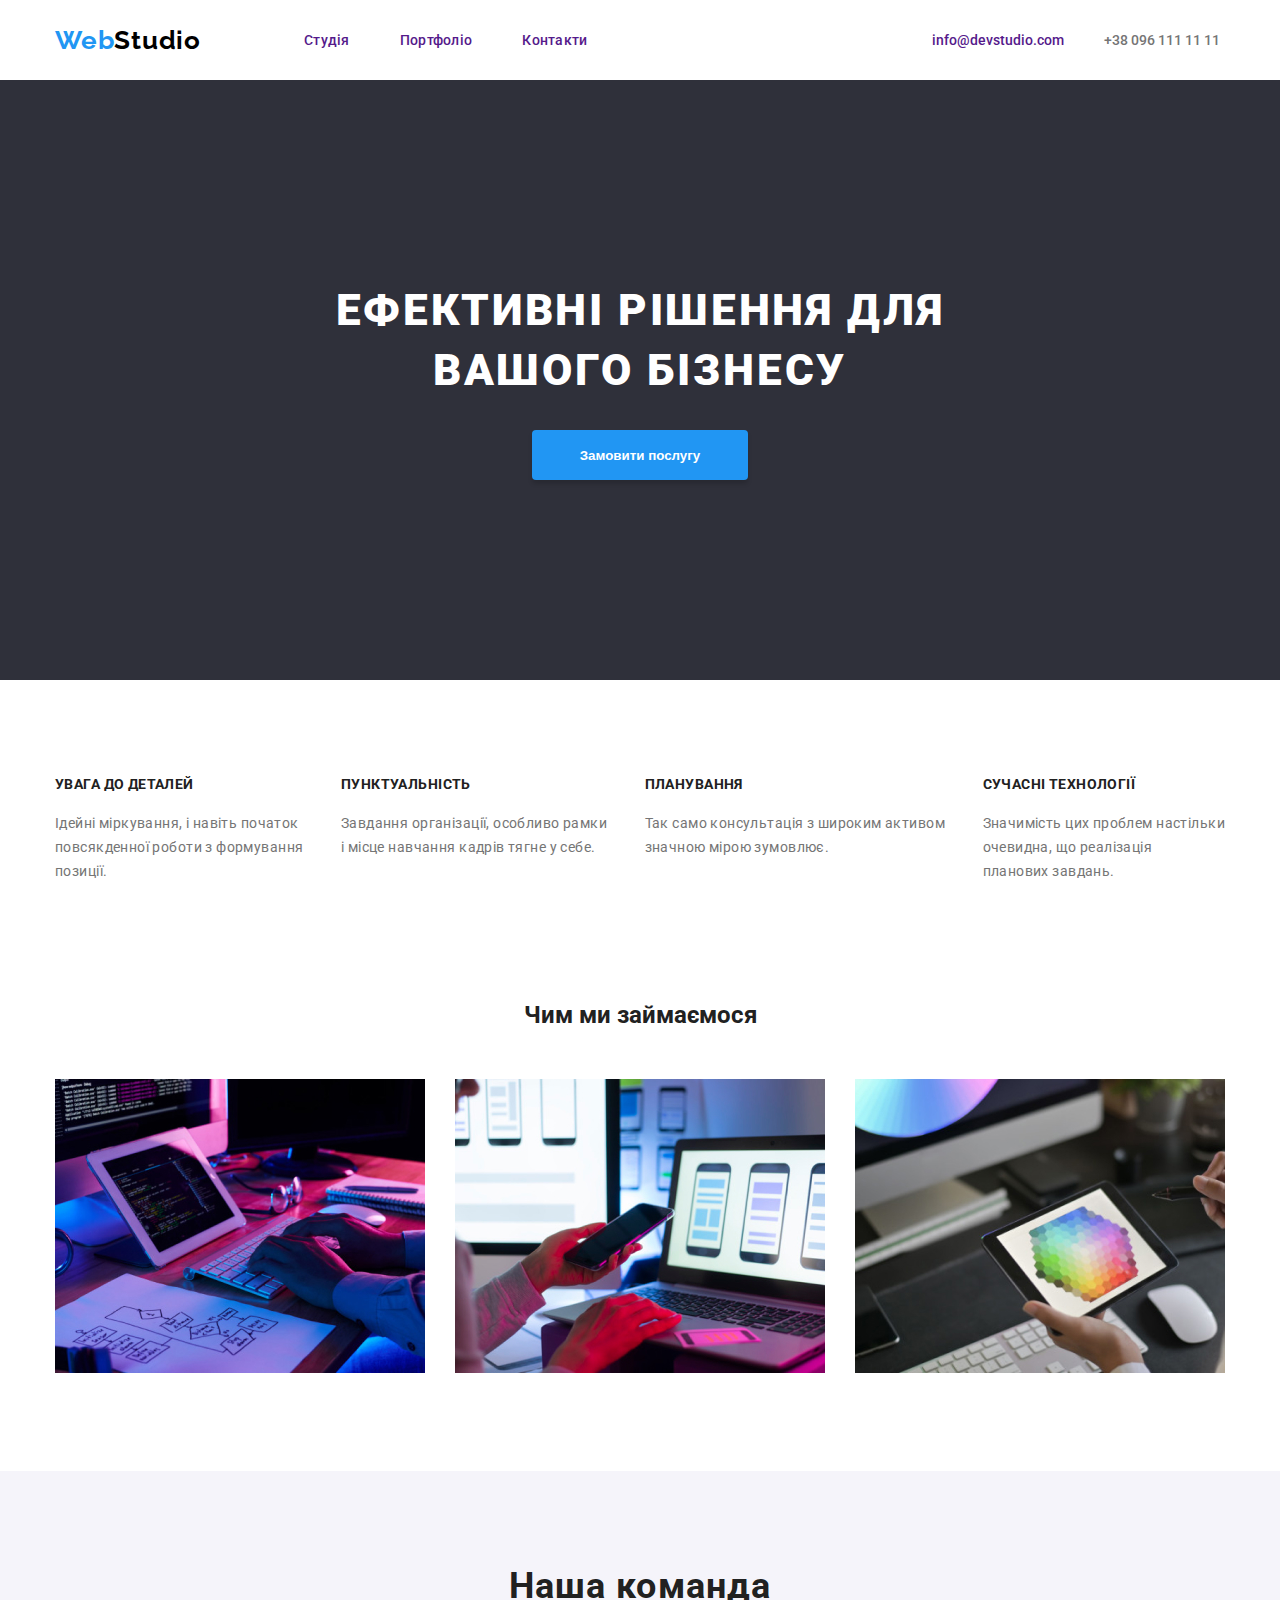
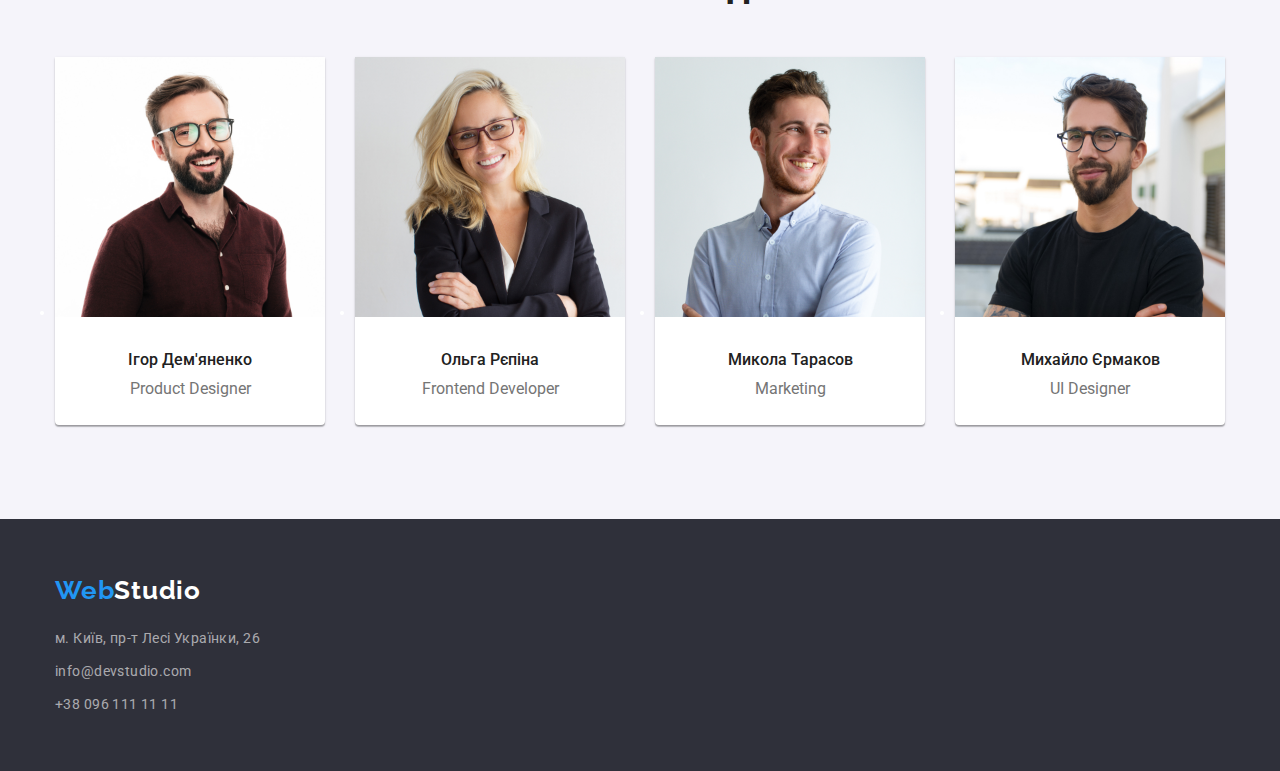
==== index.html @ 922a0827 "Update index.html" ====
<!DOCTYPE html>
<html lang="en">
<head>
    <meta charset="UTF-8">
    <meta http-equiv="X-UA-Compatible" content="IE=edge">
    <meta name="viewport" content="width=device-width, initial-scale=1.0">
    <title>Web Studio</title>
    <link rel="stylesheet" href="./css/style.css">
    <style>@import url('https://fonts.googleapis.com/css2?family=Roboto&display=swap');</style>
    <style>@import url('https://fonts.googleapis.com/css2?family=Roboto:wght@400;900&display=swap');</style>
    <style>@import url('https://fonts.googleapis.com/css2?family=Roboto:wght@400;500;900&display=swap');</style>
    <style>@import url('https://fonts.googleapis.com/css2?family=Roboto:wght@400;500;700;900&display=swap');</style>
    <style>@import url('https://fonts.googleapis.com/css2?family=Raleway:wght@700&family=Roboto:wght@400;500;700;900&display=swap');</style>
</head>
<body>

    <header>
        
        <section class="header">
            <div class="container row">
                <div class="header-logo logo">
                        <p><span>Web</span>Studio</p>
                </div>
        
                <div class="main-menu">
                    <nav>
                        <ul class="main-menu-list">
                            <li><a href="">Студія</a></li>
                            <li><a href="">Портфоліо</a></li>
                            <li><a href="">Контакти</a></li>
                        </ul>
                    </nav>
                </div>
        
                <div class="email">
                    <a href="">info@devstudio.com</a>
                </div>
                <div class="phone-number">
                    +38 096 111 11 11
                </div>
            </div>
        </section>

        <section class="decisions row">
            <div class="container">
                <div class="decisions-text">
                    <p>Ефективні рішення для<br> вашого бізнесу</p>
                </div>
                <div class="btn-wrapper">
                    <button class="header-btn"><span>Замовити послугу</span></button>
                </div>
            </div>
        </section>
    </header>

    <main>
        <section class="features">
            <div class="container">
                <div class="list-wrapper">
                    <ul class="features-list">
                        <li><section class="list-item">
                                <h3>УВАГА ДО ДЕТАЛЕЙ</h3><br>
                                <p>Ідейні міркування, і навіть початок<br> 
                                    повсякденної роботи з формування<br>
                                    позиції.</p>
                            </section>
                        </li>
                        <li><section class="list-item">
                                <h3>ПУНКТУАЛЬНІСТЬ</h3><br>
                                <p>Завдання організації, особливо рамки<br>
                                    і місце навчання кадрів тягне у себе.</p>
                            </section>
                        </li>
                        <li><section class="list-item">
                                <h3>ПЛАНУВАННЯ</h3><br>
                                <p>Так само консультація з широким активом<br>
                                    значною мірою зумовлює.</p>
                            </section>
                        </li>
                        <li><section class="list-item">
                                <h3>СУЧАСНІ ТЕХНОЛОГІЇ</h3><br>
                                <p>Значимість цих проблем настільки<br>
                                    очевидна, що реалізація<br>
                                    планових завдань.</p>
                            </section>
                        </li>
                    </ul>
                </div>
                <div class="action-wrapper">
                    <h2>Чим ми займаємося</h2>
                </div>
                <div class="action-pictures-wrapper">
                    <ul class="pictures-list">
                        <li><img src="/img/box-1.jpg" alt="box-1"></li>
                        <li><img src="/img/box-2.jpg" alt="box-2"></li>
                        <li><img src="/img/box-3.jpg" alt="box-3"></li>
                    </ul>
                </div>
            </div>
        </section>

        <section class="team row">
            <div class="container">
                <div class="team-wrapper">
                    <h2>Наша команда</h2>
                    <ul class="team-cards">
                        <li>
                            <div class="card-list-item">
                                <img src="/img/img-ihor.jpg" alt="Product Designer">
                                <span>Ігор Дем'яненко</span>
                                <p>Product Designer</p>
                            </div>
                        </li>
                        <li>
                            <div class="card-list-item">
                                <img src="/img/img-olha.jpg" alt="Frontend Developer">
                                <span>Ольга Рєпіна</span>
                                <p>Frontend Developer</p>
                            </div>
                        </li>
                        <li>
                            <div class="card-list-item">
                                <img src="/img/img-mykola.jpg" alt="Marketing">
                                <span>Микола Тарасов</span>
                                <p>Marketing</p>
                            </div>
                        </li>
                        <li>
                            <div class="card-list-item">
                                <img src="/img/img-michael.jpg" alt="UI Designer">
                                <span>Михайло Єрмаков</span>
                                <p>UI Designer</p>
                            </div>
                        </li>
                    </ul>
                </div>
            </div>
        </section>
    </main>
    
    <footer>
        <section class="footer row">
            <div class="container">
                <div class="footer-wrapper">
                    <div class="logo footer-logo">
                        <p><span>Web</span>Studio</p>
                    </div>
                    <address>
                        <p>м. Київ, пр-т Лесі Українки, 26</p>
                        <p>info@devstudio.com</p>
                        <p>+38 096 111 11 11</p>
                    </address>
                </div>
            </div>
        </section>
    </footer>
</body>
</html>
---- css/style.css ----
* {
    box-sizing: border-box;
    margin: 0;
    padding: 0;
}

.container {
    position: relative;
    width: 1170px;
    margin: 0 auto;
}

a {
    text-decoration: none;
}

a:hover {
    color: #2196F3;
}

body {
    font-family: 'Roboto', sans-serif;
    color: #FFFFFF;
}

.row {
    display: flex;
    align-items: center;
    font-size: 14px;
}

.action-wrapper {
    color: #212121;
    display: flex;
    justify-content: center;
    margin-top: 118px;
}

.header-btn {
    width: 216px;
    height: 50px;
    background: #2196F3;
    box-shadow: 0px 4px 4px rgba(0, 0, 0, 0.15);
    border-radius: 4px;
    display: flex;
    align-items: center;
    justify-content: center;
    border: none;
    font-weight: 700;
    color: #FFFFFF;
}

.header-btn:hover {
    cursor: pointer;
}

.btn-wrapper {
    display: flex;
    justify-content: center;
    margin-top: 30px;
}

.decisions-text {
    display: flex;
    justify-content: center;
    font-style: normal;
    font-weight: 900;
    font-size: 44px;
    line-height: 60px;
    text-align: center;
    letter-spacing: 0.06em;
    text-transform: uppercase;
}
  
.header {
    height: 80px;
    display: flex;
    align-items: center;
}

.decisions {
    height: 600px;
    background-color: #2F303A;
}

.main-menu {
    margin-left: 53px;
    font-style: normal;
    font-weight: 500;
    font-size: 14px;
    line-height: 16px;
    letter-spacing: 0.02em;
}

.main-menu-list {
    display: flex;
    justify-content: space-between;
}

.main-menu-list li {
    list-style: none;
    margin-left: 50px;
}

.features-list {
    margin-top: 94px;
    display: flex;
    justify-content: space-between;
}

.features-list h3 {
    font-style: normal;
    font-weight: 700;
    font-size: 14px;
    line-height: 16px;
    letter-spacing: 0.03em;
    text-transform: uppercase;
    color: #212121;
}

.features-list p {
    font-style: normal;
    font-weight: 400;
    font-size: 14px;
    line-height: 24px;
    letter-spacing: 0.03em;
    color: #757575;
}

.email {
    margin-left: 344px;
    font-weight: 500;
    font-size: 14px;
}

.phone-number {
    color: #757575;
    margin-left: 40px;
    font-weight: 500;
    font-size: 14px;
}

.phone-number:hover {
    color: #2196F3;
    cursor: pointer;
}

.pictures-list img {
    width: 370px;
    height: 294px;

}

.pictures-list {
    display: flex;
    justify-content: space-between;
    margin-top: 50px;
}

.team {
    background: #F5F4FA;
    height: 648px;
    margin-top: 94px;
}

.team-cards {
    display: flex;
    justify-content: space-between;
    margin-top: 50px;
}
.team-cards li img {
    width: 270px;
    height: 260px;
}

.team-wrapper h2 {
    display: flex;
    justify-content: center;
    font-style: normal;
    font-weight: 700;
    font-size: 36px;
    letter-spacing: 0.03em;
    color: #212121;
}

.team-cards li {
    width: 270px;
    height: 368px;
    background: #FFFFFF;
    box-shadow: 0px 1px 3px rgba(0, 0, 0, 0.12), 0px 1px 1px rgba(0, 0, 0, 0.14), 0px 2px 1px rgba(0, 0, 0, 0.2);
    border-radius: 0px 0px 4px 4px;
}

.card-list-item p {
    margin-top: 10px;
    display: flex;
    justify-content: center;
    font-style: normal;
    font-weight: 400;
    font-size: 16px;
    line-height: 19px;
    color: #757575;
}

.card-list-item span {
    color: #212121;
    margin-top: 30px;
    display: flex;
    justify-content: center;
    font-style: normal;
    font-weight: 500;
    font-size: 16px;
}

.footer {
    height: 252px;
    background: #2F303A;
}

.footer-logo {
    margin-bottom: 20px;
    font-family: 'Raleway';
    font-style: normal;
    font-weight: 700;
    font-size: 26px;
    line-height: 31px;
    letter-spacing: 0.03em;
}

address p {
    margin-top: 9px;
    font-style: normal;
    font-weight: 400;
    font-size: 14px;
    line-height: 24px;
    letter-spacing: 0.03em;
    color: rgba(255, 255, 255, 0.6);
}

address p:hover {
    color: #2196F3;
    cursor: pointer;
}

address :first-child {
    font-style: normal;
    font-weight: 400;
    font-size: 14px;
    line-height: 24px;
    letter-spacing: 0.03em;
}

.logo {
    font-family: 'Raleway', sans-serif;
    font-weight: 700;
}

.header-logo {
    color: #000000;
    font-size: 26px;
    letter-spacing: 0.03em;
}
.logo span {
    color: #2196F3;
}
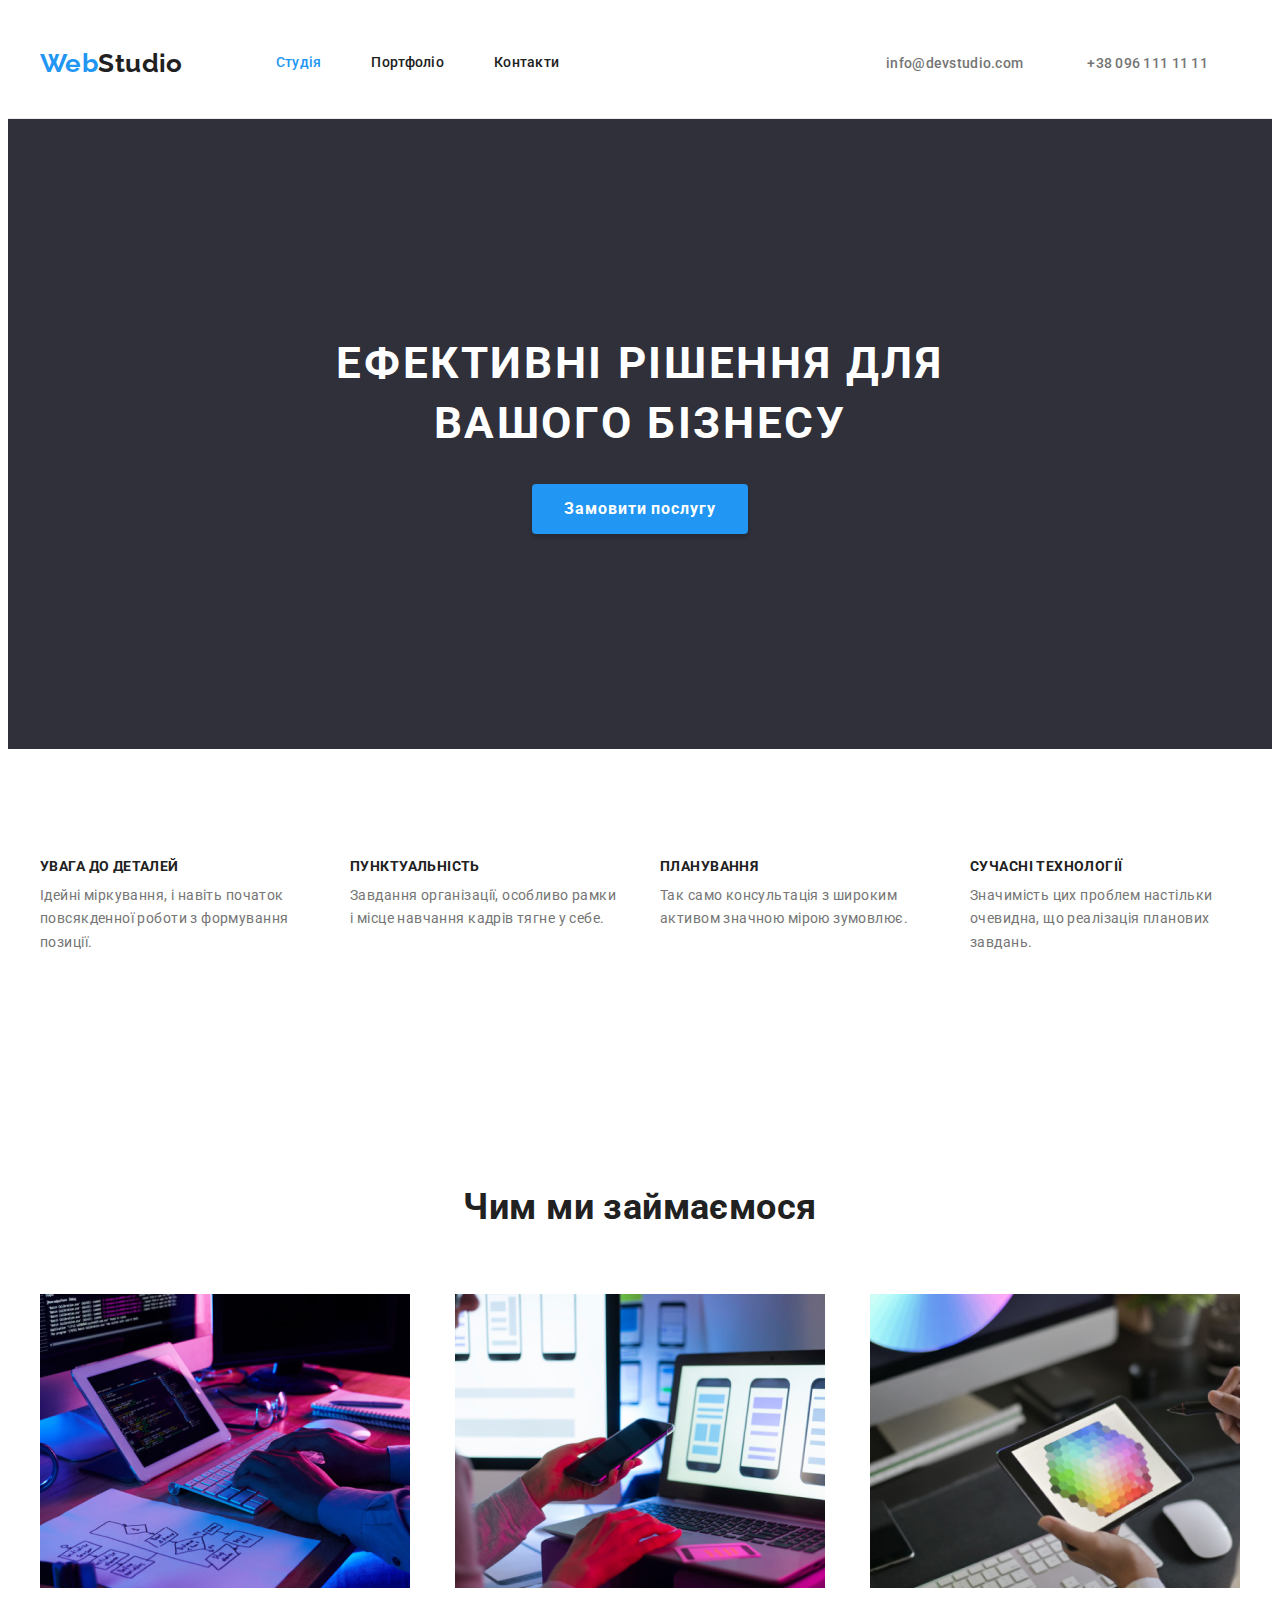
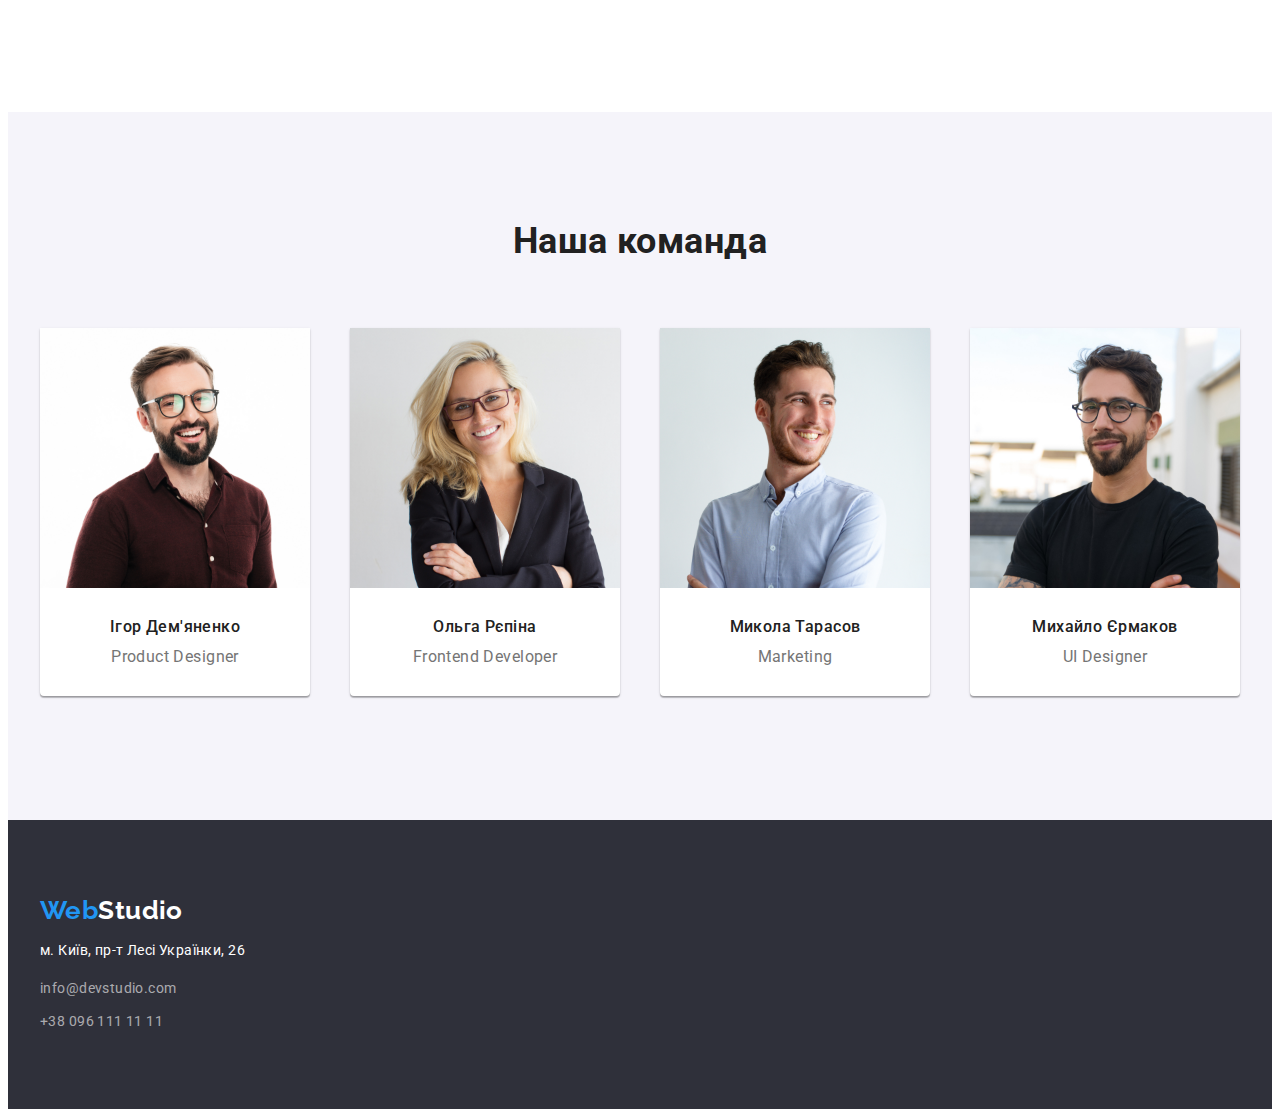
==== commit 621bb1f3: "fixes_were_made_hw3" ====
--- a/index.html
+++ b/index.html
@@ -1,158 +1,129 @@
 <!DOCTYPE html>
-<html lang="en">
+<html lang="uk">
 <head>
     <meta charset="UTF-8">
     <meta http-equiv="X-UA-Compatible" content="IE=edge">
     <meta name="viewport" content="width=device-width, initial-scale=1.0">
     <title>Web Studio</title>
     <link rel="stylesheet" href="./css/style.css">
-    <style>@import url('https://fonts.googleapis.com/css2?family=Roboto&display=swap');</style>
-    <style>@import url('https://fonts.googleapis.com/css2?family=Roboto:wght@400;900&display=swap');</style>
-    <style>@import url('https://fonts.googleapis.com/css2?family=Roboto:wght@400;500;900&display=swap');</style>
-    <style>@import url('https://fonts.googleapis.com/css2?family=Roboto:wght@400;500;700;900&display=swap');</style>
+    <link rel="stylesheet" href="https://cdnjs.cloudflare.com/ajax/libs/modern-normalize/1.1.0/modern-normalize.min.css" integrity="sha512-wpPYUAdjBVSE4KJnH1VR1HeZfpl1ub8YT/NKx4PuQ5NmX2tKuGu6U/JRp5y+Y8XG2tV+wKQpNHVUX03MfMFn9Q==" crossorigin="anonymous" referrerpolicy="no-referrer" />
     <style>@import url('https://fonts.googleapis.com/css2?family=Raleway:wght@700&family=Roboto:wght@400;500;700;900&display=swap');</style>
+    <style>@import url('https://fonts.googleapis.com/css2?family=Raleway:wght@700&display=swap');</style>
 </head>
 <body>
-
     <header>
+        <div class="container row">
+            <nav class="row">
+                <a class="header-logo logo" href="">Web<span>Studio</span></a>
+                <ul class="main-menu-list">
+                    <li><a href="index.html" class="current">Студія</a></li>
+                    <li><a href="portfolio.html">Портфоліо</a></li>
+                    <li><a href="">Контакти</a></li>
+                </ul>
+            </nav>
         
-        <section class="header">
-            <div class="container row">
-                <div class="header-logo logo">
-                        <p><span>Web</span>Studio</p>
-                </div>
-        
-                <div class="main-menu">
-                    <nav>
-                        <ul class="main-menu-list">
-                            <li><a href="">Студія</a></li>
-                            <li><a href="">Портфоліо</a></li>
-                            <li><a href="">Контакти</a></li>
-                        </ul>
-                    </nav>
-                </div>
-        
-                <div class="email">
-                    <a href="">info@devstudio.com</a>
-                </div>
-                <div class="phone-number">
-                    +38 096 111 11 11
-                </div>
-            </div>
-        </section>
-
-        <section class="decisions row">
-            <div class="container">
-                <div class="decisions-text">
-                    <p>Ефективні рішення для<br> вашого бізнесу</p>
-                </div>
-                <div class="btn-wrapper">
-                    <button class="header-btn"><span>Замовити послугу</span></button>
-                </div>
-            </div>
-        </section>
+            <ul class="contacts ">
+                <li><a href="mailto:info@devstudio.com" >info@devstudio.com</a></li>
+                <li><a href="tel:380961111111">+38 096 111 11 11</a></li>
+            </ul>
+      
+        </div>
     </header>
 
     <main>
-        <section class="features">
+
+        <section class="decisions">
+          <div class="container">
+            <h1>Ефективні рішення для вашого бізнесу</h1>
+            <button class="header-btn" type="button">Замовити послугу</button>
+          </div>
+        </section>
+
+        <section class="features section">
             <div class="container">
-                <div class="list-wrapper">
-                    <ul class="features-list">
-                        <li><section class="list-item">
-                                <h3>УВАГА ДО ДЕТАЛЕЙ</h3><br>
-                                <p>Ідейні міркування, і навіть початок<br> 
-                                    повсякденної роботи з формування<br>
-                                    позиції.</p>
-                            </section>
-                        </li>
-                        <li><section class="list-item">
-                                <h3>ПУНКТУАЛЬНІСТЬ</h3><br>
-                                <p>Завдання організації, особливо рамки<br>
-                                    і місце навчання кадрів тягне у себе.</p>
-                            </section>
-                        </li>
-                        <li><section class="list-item">
-                                <h3>ПЛАНУВАННЯ</h3><br>
-                                <p>Так само консультація з широким активом<br>
-                                    значною мірою зумовлює.</p>
-                            </section>
-                        </li>
-                        <li><section class="list-item">
-                                <h3>СУЧАСНІ ТЕХНОЛОГІЇ</h3><br>
-                                <p>Значимість цих проблем настільки<br>
-                                    очевидна, що реалізація<br>
-                                    планових завдань.</p>
-                            </section>
-                        </li>
-                    </ul>
-                </div>
-                <div class="action-wrapper">
-                    <h2>Чим ми займаємося</h2>
-                </div>
-                <div class="action-pictures-wrapper">
-                    <ul class="pictures-list">
-                        <li><img src="/img/box-1.jpg" alt="box-1"></li>
-                        <li><img src="/img/box-2.jpg" alt="box-2"></li>
-                        <li><img src="/img/box-3.jpg" alt="box-3"></li>
-                    </ul>
-                </div>
+                <h2 content="features-section-content"></h2>
+                <ul class="features-list">
+                    <li>
+                    <h3>УВАГА ДО ДЕТАЛЕЙ</h3>
+                    <p>Ідейні міркування, і навіть початок
+                        повсякденної роботи з формування
+                        позиції.</p>
+                    </li>
+                    <li>
+                        <h3>ПУНКТУАЛЬНІСТЬ</h3>
+                        <p>Завдання організації, особливо рамки
+                            і місце навчання кадрів тягне у себе.</p>
+                    </li>
+                    <li>
+                        <h3>ПЛАНУВАННЯ</h3>
+                        <p>Так само консультація з широким активом
+                            значною мірою зумовлює.</p>
+                    </li>
+                    <li>
+                        <h3>СУЧАСНІ ТЕХНОЛОГІЇ</h3>
+                        <p>Значимість цих проблем настільки
+                            очевидна, що реалізація
+                            планових завдань.</p>
+                    </li>
+                </ul>
+            </div>
+        </section>      
+
+        <section class="actions section">
+            <div class="container">
+                <h2>Чим ми займаємося</h2>
+                <ul class="pictures-list container">
+                    <li><img src="./img/box-1.jpg" width="370px" alt="box-1"></li>
+                    <li><img src="./img/box-2.jpg" width="370px" alt="box-2"></li>
+                    <li><img src="./img/box-3.jpg" width="370px" alt="box-3"></li>
+                </ul>
             </div>
         </section>
+        
 
-        <section class="team row">
-            <div class="container">
-                <div class="team-wrapper">
-                    <h2>Наша команда</h2>
-                    <ul class="team-cards">
-                        <li>
-                            <div class="card-list-item">
-                                <img src="/img/img-ihor.jpg" alt="Product Designer">
-                                <span>Ігор Дем'яненко</span>
+            <section class="team section">
+                      <div class="container">
+                        <h2>Наша команда</h2>
+                        <ul class="team-cards container">
+                           <li>
+                                <img src="./img/img-ihor.jpg" width="width: 270px" alt="Product Designer">
+                                <h3>Ігор Дем'яненко</h3>
                                 <p>Product Designer</p>
-                            </div>
-                        </li>
-                        <li>
-                            <div class="card-list-item">
-                                <img src="/img/img-olha.jpg" alt="Frontend Developer">
-                                <span>Ольга Рєпіна</span>
+                            </li>
+                            <li>
+                                <img src="./img/img-olha.jpg" width="width: 270px" alt="Frontend Developer">
+                                <h3>Ольга Рєпіна</h3>
                                 <p>Frontend Developer</p>
-                            </div>
-                        </li>
-                        <li>
-                            <div class="card-list-item">
-                                <img src="/img/img-mykola.jpg" alt="Marketing">
-                                <span>Микола Тарасов</span>
+                            </li>
+                            <li>
+                                <img src="./img/img-mykola.jpg" width="width: 270px" alt="Marketing">
+                                <h3>Микола Тарасов</h3>
                                 <p>Marketing</p>
-                            </div>
-                        </li>
-                        <li>
-                            <div class="card-list-item">
-                                <img src="/img/img-michael.jpg" alt="UI Designer">
-                                <span>Михайло Єрмаков</span>
+                            </li>
+                            <li>
+                                <img src="./img/img-michael.jpg" width="width: 270px" alt="UI Designer">
+                                <h3>Михайло Єрмаков</h3>
                                 <p>UI Designer</p>
-                            </div>
-                        </li>
-                    </ul>
-                </div>
-            </div>
-        </section>
+                            </li>
+                        </ul>
+                      </div>
+            </section>
+    
     </main>
     
     <footer>
-        <section class="footer row">
+
             <div class="container">
-                <div class="footer-wrapper">
-                    <div class="logo footer-logo">
-                        <p><span>Web</span>Studio</p>
-                    </div>
-                    <address>
-                        <p>м. Київ, пр-т Лесі Українки, 26</p>
-                        <p>info@devstudio.com</p>
-                        <p>+38 096 111 11 11</p>
-                    </address>
-                </div>
+                <a class="logo" href="">Web<span>Studio</span></a>
+            <address>
+                <p>м. Київ, пр-т Лесі Українки, 26</p>
+                <ul class="contacts-footer">
+                    <li><a href="mailto:info@devstudio.com">info@devstudio.com</a></li>
+                    <li><a href="tel:380961111111">+38 096 111 11 11</a></li>
+                </ul>
+            </address>
             </div>
-        </section>
+
     </footer>
 </body>
 </html>
--- a/css/style.css
+++ b/css/style.css
@@ -1,274 +1,352 @@
-* {
-    box-sizing: border-box;
+
+:root {
+    --white-color: #FFFFFF;
+    --black-color: #212121;
+    --brand-color: #2196F3;
+    --grey-color: #757575;
+    --dark-grey-color: #2F303A;
+    --snow-color: #F5F4FA;
+    --footer-color: #2F303A;
+    --border-cards-color: #EEEEEE;
+}
+
+body {
+    font-family: 'Roboto', sans-serif;
+    color: var(--white-color);
+    letter-spacing: 0.03em;
+    font-size: 14px;
+}
+
+a {
+    color: var(--black-color);
+    text-decoration: none;
+}
+
+h1, h2, h3, h4, h5, h6 {
+    margin: 0;
+}
+
+img {
+    display: block;
+    max-width: 100%;
+    height: auto;
+}
+
+ul {
+    list-style: none;
     margin: 0;
     padding: 0;
 }
 
 .container {
-    position: relative;
-    width: 1170px;
+    width: 1200px;
     margin: 0 auto;
-}
-
-a {
-    text-decoration: none;
-}
-
-a:hover {
-    color: #2196F3;
-}
-
-body {
-    font-family: 'Roboto', sans-serif;
-    color: #FFFFFF;
+    padding: 15px 0;
 }
 
 .row {
     display: flex;
     align-items: center;
+}
+
+.main-menu-list {
+    margin-left: 93px;
+    display: flex;
+    justify-content: center;
+    gap: 50px;
+    list-style: none;
+    font-weight: 500;
+    line-height: 1.14;
     font-size: 14px;
-}
-
-.action-wrapper {
-    color: #212121;
-    display: flex;
-    justify-content: center;
-    margin-top: 118px;
+    letter-spacing: 0.02em;
+    color: var(--black-color);
+}
+
+.main-menu-list li {
+    padding-top: 32px;
+    padding-bottom: 32px;
+}
+
+.current {
+    color: var(--brand-color);
+}
+
+.main-menu-list li a:hover {
+    color: var(--brand-color);
+}
+
+.header-logo span {
+    color: var(--black-color);
+}
+
+.contacts {
+    display: flex;
+    margin-left: auto;
+}
+.contacts li {
+    margin: 0 32px;
+}
+
+.contacts li a {
+    color: var(--grey-color);
+    font-weight: 500;
+    line-height: 1.14;
+    letter-spacing: 0.02em;
+}
+
+.contacts li a:hover {
+    color: var(--brand-color);
+}
+
+.decisions {
+    padding: 200px 0;
+    background: var(--dark-grey-color);
+
+}
+
+.decisions h1 {
+    width: 696px;
+    margin: 0 auto;
+    font-style: normal;
+    font-weight: 700;
+    font-size: 44px;
+    line-height: 1.36;
+    text-align: center;
+    letter-spacing: 0.06em;
+    text-transform: uppercase;
 }
 
 .header-btn {
+    display: block;
+    margin: 0 auto;
+    margin-top: 30px;
+    font-family: 'Roboto', sans-serif;
     width: 216px;
     height: 50px;
-    background: #2196F3;
+    border: none;
+    background: var(--brand-color);
     box-shadow: 0px 4px 4px rgba(0, 0, 0, 0.15);
     border-radius: 4px;
-    display: flex;
-    align-items: center;
-    justify-content: center;
-    border: none;
-    font-weight: 700;
-    color: #FFFFFF;
+    color: var(--white-color);
+    font-weight: 700;
+    font-size: 16px;
+    line-height: 1.875;
+    letter-spacing: 0.06em;
 }
 
 .header-btn:hover {
     cursor: pointer;
 }
 
-.btn-wrapper {
-    display: flex;
-    justify-content: center;
-    margin-top: 30px;
-}
-
-.decisions-text {
-    display: flex;
-    justify-content: center;
-    font-style: normal;
-    font-weight: 900;
-    font-size: 44px;
-    line-height: 60px;
-    text-align: center;
-    letter-spacing: 0.06em;
-    text-transform: uppercase;
-}
-  
-.header {
-    height: 80px;
-    display: flex;
-    align-items: center;
-}
-
-.decisions {
-    height: 600px;
-    background-color: #2F303A;
-}
-
-.main-menu {
-    margin-left: 53px;
-    font-style: normal;
-    font-weight: 500;
+.features-list {
+    display: flex;
+    justify-content: space-between;
+    color: var(--black-color);
+}
+
+.features-list h3 {
     font-size: 14px;
-    line-height: 16px;
-    letter-spacing: 0.02em;
-}
-
-.main-menu-list {
+}
+
+.features-list li {
+    width: 270px;
+}
+
+.features-list li p {
+    margin-top: 10px;
+    font-weight: 400;
+    color: var(--grey-color);;
+    line-height: 1.7;
+}
+
+.actions {
+    padding-top: 0;
+}
+
+.actions h2 {
+    font-style: normal;
+    font-size: 36px;
+    line-height: 1.16;
+    text-align: center;
+    color: var(--black-color);
+}
+
+.pictures-list {
+    margin-top: 50px;
     display: flex;
     justify-content: space-between;
 }
 
-.main-menu-list li {
-    list-style: none;
-    margin-left: 50px;
-}
-
-.features-list {
-    margin-top: 94px;
-    display: flex;
-    justify-content: space-between;
-}
-
-.features-list h3 {
-    font-style: normal;
-    font-weight: 700;
-    font-size: 14px;
-    line-height: 16px;
-    letter-spacing: 0.03em;
-    text-transform: uppercase;
-    color: #212121;
-}
-
-.features-list p {
-    font-style: normal;
-    font-weight: 400;
-    font-size: 14px;
-    line-height: 24px;
-    letter-spacing: 0.03em;
-    color: #757575;
-}
-
-.email {
-    margin-left: 344px;
-    font-weight: 500;
-    font-size: 14px;
-}
-
-.phone-number {
-    color: #757575;
-    margin-left: 40px;
-    font-weight: 500;
-    font-size: 14px;
-}
-
-.phone-number:hover {
-    color: #2196F3;
-    cursor: pointer;
-}
-
-.pictures-list img {
+.pictures-list li img {
     width: 370px;
     height: 294px;
-
-}
-
-.pictures-list {
-    display: flex;
-    justify-content: space-between;
-    margin-top: 50px;
-}
-
-.team {
-    background: #F5F4FA;
-    height: 648px;
-    margin-top: 94px;
-}
-
-.team-cards {
-    display: flex;
-    justify-content: space-between;
-    margin-top: 50px;
-}
+}
+
 .team-cards li img {
     width: 270px;
     height: 260px;
 }
 
-.team-wrapper h2 {
-    display: flex;
-    justify-content: center;
+.team {
+    background: var(--snow-color);
+}
+
+.team h2 {
     font-style: normal;
     font-weight: 700;
     font-size: 36px;
-    letter-spacing: 0.03em;
-    color: #212121;
+    line-height: 1.16;
+    text-align: center;
+    color: var(--black-color);
+}
+
+.team-cards {
+    display: flex;
+    justify-content: space-between;
+    margin-top: 50px;
 }
 
 .team-cards li {
+    background: var(--white-color);
+    font-size: 16px;
+    box-shadow: 0px 1px 3px rgba(0, 0, 0, 0.12), 0px 1px 1px rgba(0, 0, 0, 0.14), 0px 2px 1px rgba(0, 0, 0, 0.2);
+    border-radius: 0px 0px 4px 4px;
     width: 270px;
     height: 368px;
-    background: #FFFFFF;
-    box-shadow: 0px 1px 3px rgba(0, 0, 0, 0.12), 0px 1px 1px rgba(0, 0, 0, 0.14), 0px 2px 1px rgba(0, 0, 0, 0.2);
-    border-radius: 0px 0px 4px 4px;
-}
-
-.card-list-item p {
+}
+
+.team-cards li h3 {
+    color: var(--black-color);;
+    text-align: center;
+    margin-top: 30px;
+    font-weight: 500;
+    font-size: 16px;
+    font-family: 'Roboto', sans-serif;
+    line-height: 1.18;
+}
+
+.team-cards li p {
+    color: var(--grey-color);;
+    line-height: 1.35;
+    text-align: center;
     margin-top: 10px;
-    display: flex;
-    justify-content: center;
-    font-style: normal;
-    font-weight: 400;
-    font-size: 16px;
-    line-height: 19px;
-    color: #757575;
-}
-
-.card-list-item span {
-    color: #212121;
-    margin-top: 30px;
-    display: flex;
-    justify-content: center;
-    font-style: normal;
-    font-weight: 500;
-    font-size: 16px;
-}
-
-.footer {
-    height: 252px;
-    background: #2F303A;
-}
-
-.footer-logo {
-    margin-bottom: 20px;
-    font-family: 'Raleway';
-    font-style: normal;
-    font-weight: 700;
-    font-size: 26px;
-    line-height: 31px;
-    letter-spacing: 0.03em;
-}
-
-address p {
+}
+
+footer {
+    background: var(--footer-color);
+    padding: 60px 0;
+}
+
+footer p {
+    line-height: 1.7;
+    font-style: normal;
+    font-size: 14px;
+}
+
+.contacts-footer {
+    line-height: 1.7;
+    font-style: normal;
+}
+
+.contacts-footer li {
     margin-top: 9px;
-    font-style: normal;
-    font-weight: 400;
-    font-size: 14px;
-    line-height: 24px;
-    letter-spacing: 0.03em;
+}
+
+.contacts-footer li a {
     color: rgba(255, 255, 255, 0.6);
 }
 
-address p:hover {
-    color: #2196F3;
-    cursor: pointer;
-}
-
-address :first-child {
-    font-style: normal;
-    font-weight: 400;
-    font-size: 14px;
-    line-height: 24px;
-    letter-spacing: 0.03em;
+.contacts-footer li a:hover {
+    color: var(--brand-color)
 }
 
 .logo {
     font-family: 'Raleway', sans-serif;
-    font-weight: 700;
-}
-
-.header-logo {
-    color: #000000;
+    font-style: normal;
+    font-weight: 700;
     font-size: 26px;
-    letter-spacing: 0.03em;
-}
-.logo span {
-    color: #2196F3;
-}
-
-
-
-
-
-
-
-
-
+    line-height: 1.19;
+    color: var(--brand-color)
+}
+
+footer a span {
+    color: var(--white-color)
+}
+
+footer .logo {
+    display: inline-block;
+}
+
+
+/* portfolio */
+
+header {
+    border-bottom: 1px solid #ECECEC;
+}
+
+.portfolio-list {
+    display: flex;
+    justify-content: center;
+    gap: 8px;
+}
+
+.portfolio-list li button {
+    background: #F5F4FA;
+    border-radius: 4px;
+    padding: 8px 22px;
+    color: var(--black-color);
+    font-family: 'Roboto', sans-serif;
+    font-weight: 500;
+    font-size: 16px;
+    border: none;
+    line-height: 1.625;
+}
+
+.portfolio-list li button:hover {
+    background: var(--brand-color);
+    box-shadow: 0px 3px 1px rgba(0, 0, 0, 0.1), 0px 1px 2px rgba(0, 0, 0, 0.08), 0px 2px 2px rgba(0, 0, 0, 0.12);
+    border-radius: 4px;
+    color: var(--white-color);
+    cursor: pointer;
+}
+
+.cards-wrapper {
+    display: flex;
+    flex-wrap: wrap;
+    gap: 30px;
+    margin-top: 50px;
+}
+
+.cards-wrapper li div {
+   padding: 24px 20px;
+   border-left: 1px solid var(--border-cards-color);
+   border-right: 1px solid var(--border-cards-color);
+   border-bottom: 1px solid var(--border-cards-color);
+}
+
+.cards-wrapper li h2 {
+    font-family: 'Roboto', sans-serif;
+    font-weight: 700;
+    font-size: 18px;
+    color: var(--black-color);
+    letter-spacing: 0.06em;
+    line-height: 2;
+}
+
+.cards-wrapper li p {
+    font-size: 16px;
+    color: var(--grey-color);
+    line-height: 1.8;
+    margin: 0;
+}
+
+.section {
+    padding: 94px 0;
+}
+
+
+
+
+
+
+
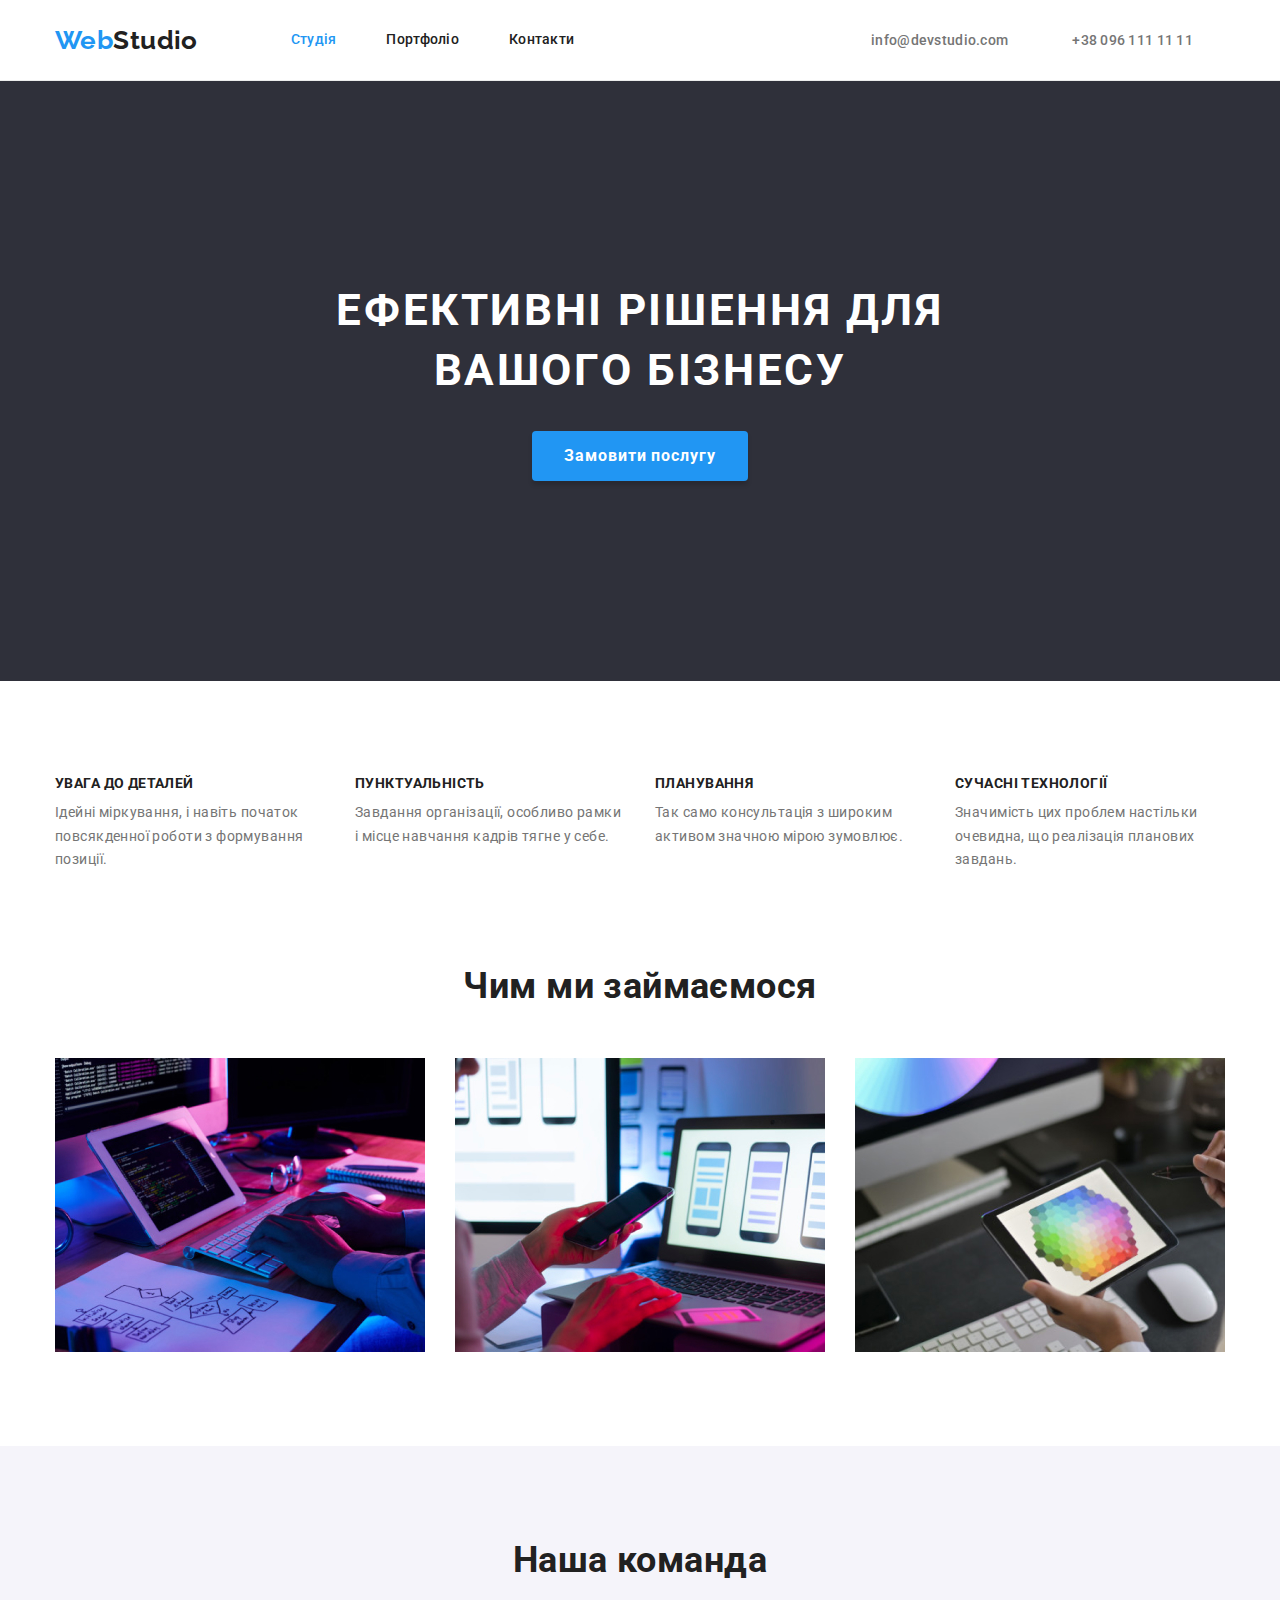
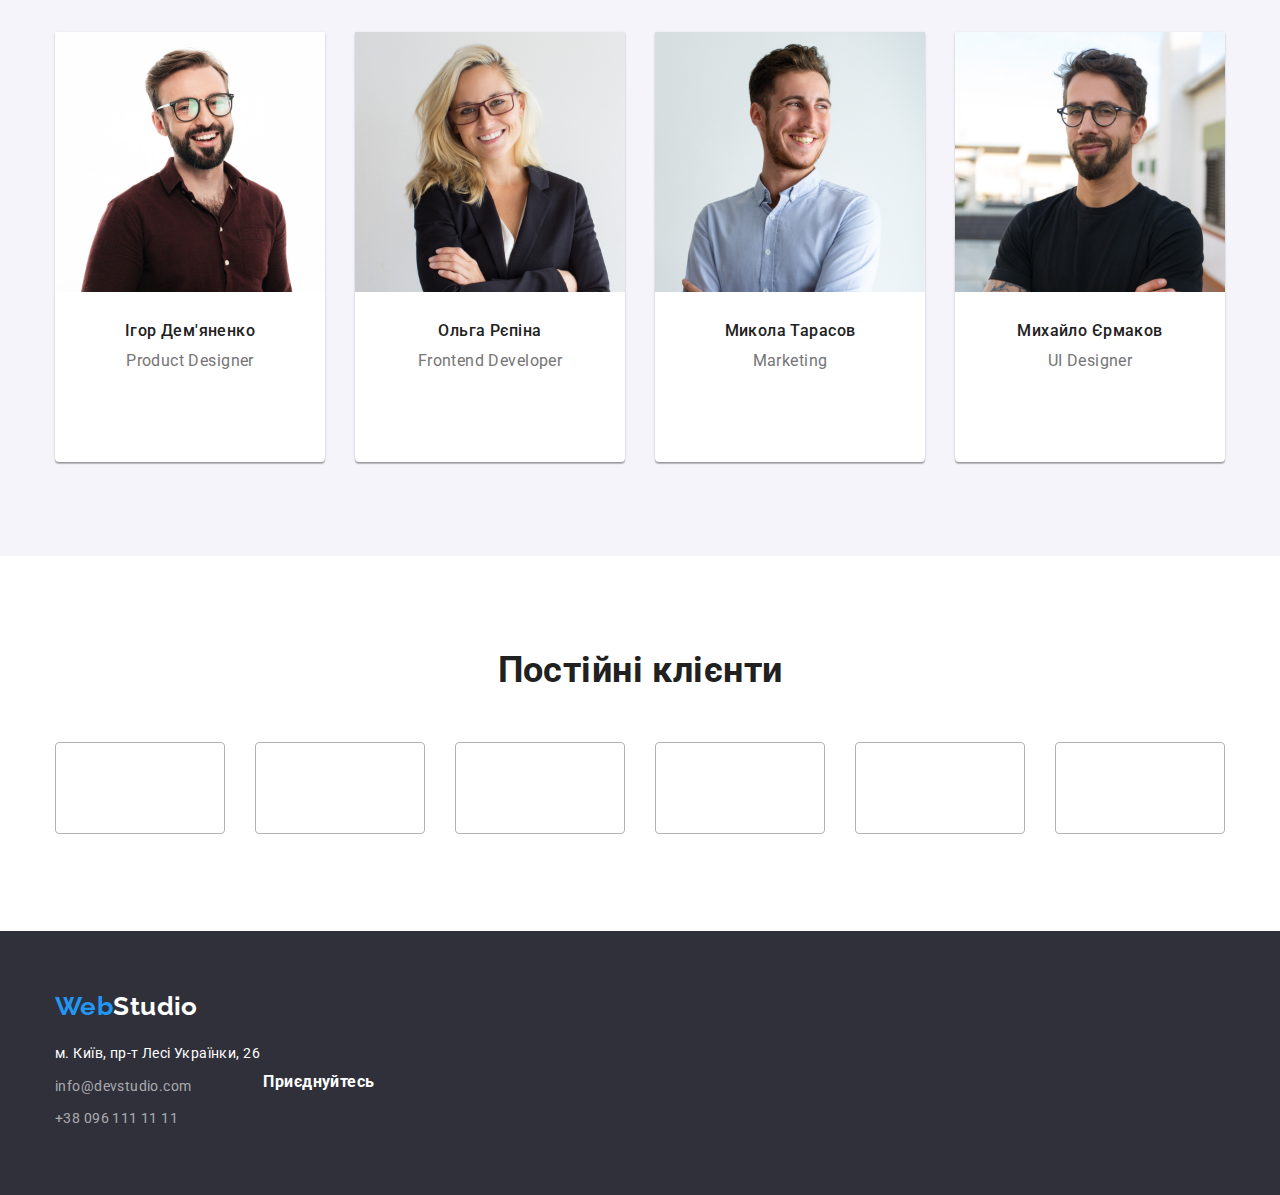
==== commit 0d73aa28: "working_hw4" ====
--- a/index.html
+++ b/index.html
@@ -5,10 +5,10 @@
     <meta http-equiv="X-UA-Compatible" content="IE=edge">
     <meta name="viewport" content="width=device-width, initial-scale=1.0">
     <title>Web Studio</title>
-    <link rel="stylesheet" href="./css/style.css">
-    <link rel="stylesheet" href="https://cdnjs.cloudflare.com/ajax/libs/modern-normalize/1.1.0/modern-normalize.min.css" integrity="sha512-wpPYUAdjBVSE4KJnH1VR1HeZfpl1ub8YT/NKx4PuQ5NmX2tKuGu6U/JRp5y+Y8XG2tV+wKQpNHVUX03MfMFn9Q==" crossorigin="anonymous" referrerpolicy="no-referrer" />
+    <link rel="stylesheet" href="https://cdnjs.cloudflare.com/ajax/libs/modern-normalize/1.1.0/modern-normalize.min.css">
     <style>@import url('https://fonts.googleapis.com/css2?family=Raleway:wght@700&family=Roboto:wght@400;500;700;900&display=swap');</style>
     <style>@import url('https://fonts.googleapis.com/css2?family=Raleway:wght@700&display=swap');</style>
+    <link rel="stylesheet" href="./css/style.css">
 </head>
 <body>
     <header>
@@ -72,7 +72,7 @@
         <section class="actions section">
             <div class="container">
                 <h2>Чим ми займаємося</h2>
-                <ul class="pictures-list container">
+                <ul class="pictures-list">
                     <li><img src="./img/box-1.jpg" width="370px" alt="box-1"></li>
                     <li><img src="./img/box-2.jpg" width="370px" alt="box-2"></li>
                     <li><img src="./img/box-3.jpg" width="370px" alt="box-3"></li>
@@ -84,29 +84,211 @@
             <section class="team section">
                       <div class="container">
                         <h2>Наша команда</h2>
-                        <ul class="team-cards container">
-                           <li>
+                        <ul class="team-cards">
+                           <li class="team-cards-item">
                                 <img src="./img/img-ihor.jpg" width="width: 270px" alt="Product Designer">
                                 <h3>Ігор Дем'яненко</h3>
                                 <p>Product Designer</p>
+                                <ul class="social">
+                                    <li>
+                                        <a href="">
+                                            <svg>
+                                                <use href="./img/symbol-defs.svg#icon-instagram1"></use>
+                                            </svg>
+                                        </a>
+                                    </li>
+                                    <li>
+                                        <a href="">
+                                            <svg>
+                                                <use href="./img/symbol-defs.svg#icon-twitter-1"></use>
+                                            </svg>
+                                        </a>
+                                    </li>
+                                    <li>
+                                        <a href="">
+                                            <svg>
+                                                <use href="./img/symbol-defs.svg#icon-facebook-1"></use>
+                                            </svg>
+                                        </a>
+                                    </li>
+                                    <li>
+                                        <a href="">
+                                            <svg>
+                                                <use href="./img/symbol-defs.svg#icon-linkedin-1"></use>
+                                            </svg>
+                                        </a>
+                                    </li>
+                                </ul>
                             </li>
-                            <li>
+                            <li class="team-cards-item">
                                 <img src="./img/img-olha.jpg" width="width: 270px" alt="Frontend Developer">
                                 <h3>Ольга Рєпіна</h3>
                                 <p>Frontend Developer</p>
+                                <ul class="social">
+                                    <li>
+                                        <a href="">
+                                            <svg>
+                                                <use href="./img/symbol-defs.svg#icon-instagram1"></use>
+                                            </svg>
+                                        </a>
+                                    </li>
+                                    <li>
+                                        <a href="">
+                                            <svg>
+                                                <use href="./img/symbol-defs.svg#icon-twitter-1"></use>
+                                            </svg>
+                                        </a>
+                                    </li>
+                                    <li>
+                                        <a href="">
+                                            <svg>
+                                                <use href="./img/symbol-defs.svg#icon-facebook-1"></use>
+                                            </svg>
+                                        </a>
+                                    </li>
+                                    <li>
+                                        <a href="">
+                                            <svg>
+                                                <use href="./img/symbol-defs.svg#icon-linkedin-1"></use>
+                                            </svg>
+                                        </a>
+                                    </li>
+                                </ul>
                             </li>
-                            <li>
+                            <li class="team-cards-item">
                                 <img src="./img/img-mykola.jpg" width="width: 270px" alt="Marketing">
                                 <h3>Микола Тарасов</h3>
                                 <p>Marketing</p>
+                                <ul class="social">
+                                    <li>
+                                        <a href="">
+                                            <svg>
+                                                <use href="./img/symbol-defs.svg#icon-instagram1"></use>
+                                            </svg>
+                                        </a>
+                                    </li>
+                                    <li>
+                                        <a href="">
+                                            <svg>
+                                                <use href="./img/symbol-defs.svg#icon-twitter-1"></use>
+                                            </svg>
+                                        </a>
+                                    </li>
+                                    <li>
+                                        <a href="">
+                                            <svg>
+                                                <use href="./img/symbol-defs.svg#icon-facebook-1"></use>
+                                            </svg>
+                                        </a>
+                                    </li>
+                                    <li>
+                                        <a href="">
+                                            <svg>
+                                                <use href="./img/symbol-defs.svg#icon-linkedin-1"></use>
+                                            </svg>
+                                        </a>
+                                    </li>
+                                </ul>
                             </li>
-                            <li>
+                            <li class="team-cards-item">
                                 <img src="./img/img-michael.jpg" width="width: 270px" alt="UI Designer">
                                 <h3>Михайло Єрмаков</h3>
                                 <p>UI Designer</p>
+                                <ul class="social">
+                                    <li>
+                                        <a href="">
+                                            <svg>
+                                                <use href="./img/symbol-defs.svg#icon-instagram1"></use>
+                                            </svg>
+                                        </a>
+                                    </li>
+                                    <li>
+                                        <a href="">
+                                            <svg>
+                                                <use href="./img/symbol-defs.svg#icon-twitter-1"></use>
+                                            </svg>
+                                        </a>
+                                    </li>
+                                    <li>
+                                        <a href="">
+                                            <svg>
+                                                <use href="./img/symbol-defs.svg#icon-facebook-1"></use>
+                                            </svg>
+                                        </a>
+                                    </li>
+                                    <li>
+                                        <a href="">
+                                            <svg>
+                                                <use href="./img/symbol-defs.svg#icon-linkedin-1"></use>
+                                            </svg>
+                                        </a>
+                                    </li>
+                                </ul>
                             </li>
                         </ul>
                       </div>
+            </section>
+
+            <section class="clients section">
+                <div class="container">
+                    <h2>Постійні клієнти</h2>
+                    <ul class="clients-list">
+                        <li class="clients-list-item">
+                            <div>
+                                <a href="">
+                                    <svg>
+                                        <use href="./img/symbol-defs.svg#icon-Logo-6"></use>
+                                    </svg>
+                                </a>
+                            </div>
+                        </li>
+                        <li class="clients-list-item">
+                            <div>
+                                <a href="">
+                                    <svg>
+                                        <use href="./img/symbol-defs.svg#icon-Logo-5"></use>
+                                    </svg>
+                                </a>
+                            </div>
+                        </li>
+                        <li class="clients-list-item">
+                            <div>
+                                <a href="">
+                                    <svg>
+                                        <use href="./img/symbol-defs.svg#icon-Logo-4"></use>
+                                    </svg>
+                                </a>
+                            </div>
+                        </li>
+                        <li class="clients-list-item">
+                            <div>
+                                <a href="">
+                                    <svg>
+                                        <use href="./img/symbol-defs.svg#icon-Logo-3"></use>
+                                    </svg>
+                                </a>
+                            </div>
+                        </li>
+                        <li class="clients-list-item">
+                            <div>
+                                <a href="">
+                                    <svg>
+                                        <use href="./img/symbol-defs.svg#icon-Logo-2"></use>
+                                    </svg>
+                                </a>
+                            </div>
+                        </li>
+                        <li class="clients-list-item">
+                            <div>
+                                <a href="">
+                                    <svg>
+                                        <use href="./img/symbol-defs.svg#icon-Logo"></use>
+                                    </svg>
+                                </a>
+                            </div>
+                        </li>
+                    </ul>
+                </div>
             </section>
     
     </main>
@@ -114,16 +296,51 @@
     <footer>
 
             <div class="container">
-                <a class="logo" href="">Web<span>Studio</span></a>
-            <address>
-                <p>м. Київ, пр-т Лесі Українки, 26</p>
-                <ul class="contacts-footer">
-                    <li><a href="mailto:info@devstudio.com">info@devstudio.com</a></li>
-                    <li><a href="tel:380961111111">+38 096 111 11 11</a></li>
-                </ul>
-            </address>
+                <section class="contacts-footer-block">
+                    <a class="logo" href="">Web<span>Studio</span></a>
+                <address>
+                    <p>м. Київ, пр-т Лесі Українки, 26</p>
+                    <ul class="contacts-footer">
+                        <li><a href="mailto:info@devstudio.com">info@devstudio.com</a></li>
+                        <li><a href="tel:380961111111">+38 096 111 11 11</a></li>
+                    </ul>
+                </address>
+                </section>
+
+                <section class="subscribe">
+                    <h3>Приєднуйтесь</h3>
+                    <ul class="social social-footer">
+                        <li>
+                            <a href="">
+                                <svg>
+                                    <use href="./img/symbol-defs.svg#icon-instagram1"></use>
+                                </svg>
+                            </a>
+                        </li>
+                        <li>
+                            <a href="">
+                                <svg>
+                                    <use href="./img/symbol-defs.svg#icon-twitter-1"></use>
+                                </svg>
+                            </a>
+                        </li>
+                        <li>
+                            <a href="">
+                                <svg>
+                                    <use href="./img/symbol-defs.svg#icon-facebook-1"></use>
+                                </svg>
+                            </a>
+                        </li>
+                        <li>
+                            <a href="">
+                                <svg>
+                                    <use href="./img/symbol-defs.svg#icon-linkedin-1"></use>
+                                </svg>
+                            </a>
+                        </li>
+                    </ul>
+                </section>
             </div>
-
     </footer>
 </body>
 </html>
--- a/css/style.css
+++ b/css/style.css
@@ -8,6 +8,7 @@
     --snow-color: #F5F4FA;
     --footer-color: #2F303A;
     --border-cards-color: #EEEEEE;
+    --svg-color: #AFB1B8;
 }
 
 body {
@@ -22,7 +23,7 @@
     text-decoration: none;
 }
 
-h1, h2, h3, h4, h5, h6 {
+h1, h2, h3, h4, h5, h6, p {
     margin: 0;
 }
 
@@ -38,10 +39,18 @@
     padding: 0;
 }
 
+svg {
+    fill: var(--svg-color);
+}
+
+.section {
+    padding: 94px 0;
+}
+
 .container {
     width: 1200px;
     margin: 0 auto;
-    padding: 15px 0;
+    padding: 0 15px;
 }
 
 .row {
@@ -174,7 +183,7 @@
 .pictures-list {
     margin-top: 50px;
     display: flex;
-    justify-content: space-between;
+    gap: 30px;
 }
 
 .pictures-list li img {
@@ -202,17 +211,47 @@
 
 .team-cards {
     display: flex;
-    justify-content: space-between;
+    gap: 30px;
     margin-top: 50px;
 }
 
-.team-cards li {
+.team-cards .social {
+    display: flex;
+    justify-content: center;
+    gap: 10px;
+    margin-bottom: 30px;
+}
+
+.social a {
+    display: flex;
+    justify-content: center;
+    align-items: center;
+    color: var(--white-color);
+    height: 44px;
+    width: 44px;
+}
+
+.social a:hover {
+    border-radius: 50%;
+    border: 1px solid var(--brand-color);
+    background-color: var(--brand-color);
+}
+
+.social a:hover svg {
+    fill: var(--white-color);
+}
+
+.social svg {
+    width: 20px;
+    height: 20px;
+}
+
+.team-cards .team-cards-item {
     background: var(--white-color);
     font-size: 16px;
     box-shadow: 0px 1px 3px rgba(0, 0, 0, 0.12), 0px 1px 1px rgba(0, 0, 0, 0.14), 0px 2px 1px rgba(0, 0, 0, 0.2);
     border-radius: 0px 0px 4px 4px;
     width: 270px;
-    height: 368px;
 }
 
 .team-cards li h3 {
@@ -230,6 +269,7 @@
     line-height: 1.35;
     text-align: center;
     margin-top: 10px;
+    margin-bottom: 16px;
 }
 
 footer {
@@ -273,10 +313,61 @@
     color: var(--white-color)
 }
 
-footer .logo {
+address {
+    margin-top: 20px;
+}
+
+.contacts-footer-block {
     display: inline-block;
 }
 
+.clients-list .clients-list-item svg {
+    width: 170px;
+    height: 92px;
+    fill: #AFB1B8;
+    border: 1px solid #AFB1B8;
+    border-radius: 4px;
+    padding: 16px 32px;
+    box-sizing: border-box;
+}
+
+.clients-list .clients-list-item svg:hover {
+    fill: var(--brand-color);
+    border-color: var(--brand-color);
+}
+
+.clients-list {
+    display: flex;
+    margin-top: 50px;
+    gap: 30px;
+}
+
+.clients h2 {
+    color: var(--black-color);
+    font-size: 36px;
+    font-weight: 700;
+    font-family: 'Roboto', sans-serif;
+    line-height: 1.16;
+    text-align: center;
+}
+
+.clients-list-item:hover {
+    fill: var(--brand-color);
+    color: var(--brand-color);
+    cursor: pointer;
+}
+
+.social-footer {
+    display: flex;
+}
+
+.subscribe {
+    display: inline-block;
+    
+}
+
+.subscribe h3 {
+}
 
 /* portfolio */
 
@@ -325,7 +416,6 @@
 }
 
 .cards-wrapper li h2 {
-    font-family: 'Roboto', sans-serif;
     font-weight: 700;
     font-size: 18px;
     color: var(--black-color);
@@ -334,19 +424,17 @@
 }
 
 .cards-wrapper li p {
+    margin-top: 4px;
     font-size: 16px;
     color: var(--grey-color);
     line-height: 1.8;
-    margin: 0;
-}
-
-.section {
-    padding: 94px 0;
-}
-
-
-
-
-
-
-
+}
+
+
+
+
+
+
+
+
+
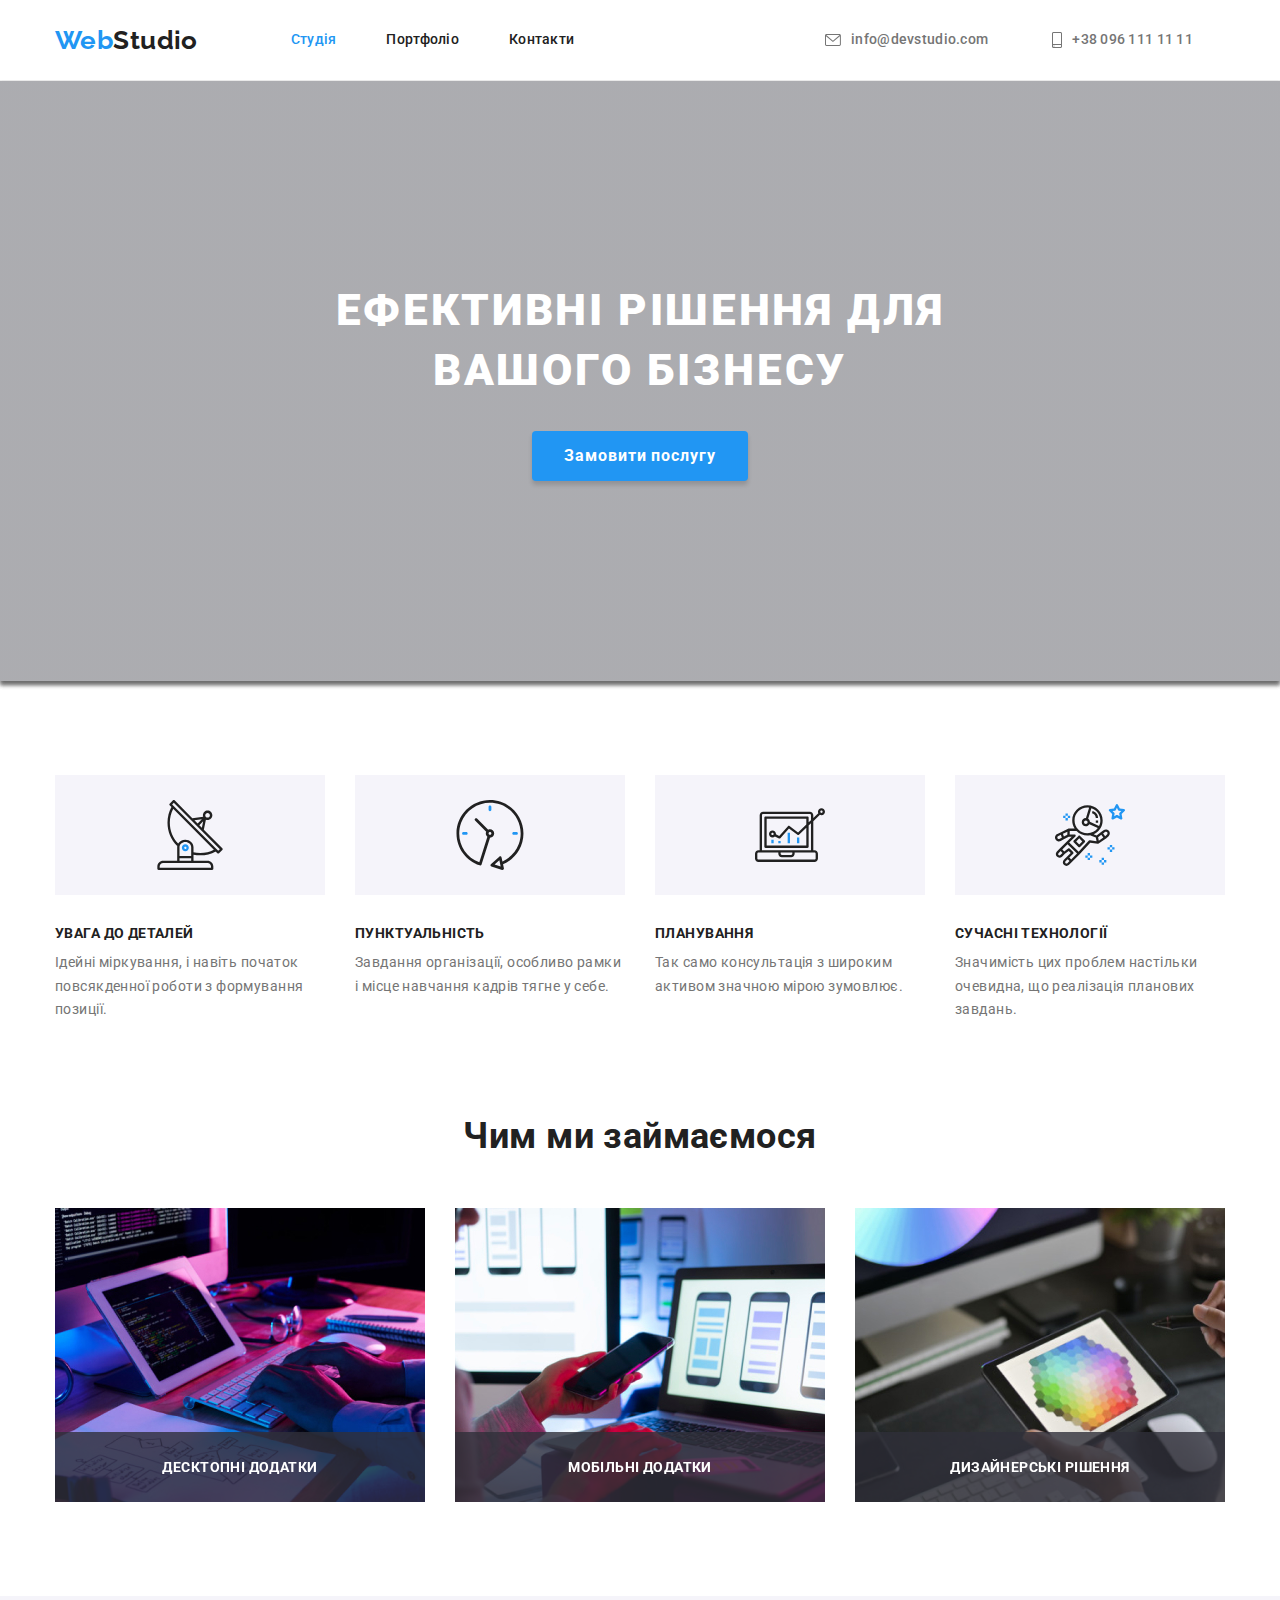
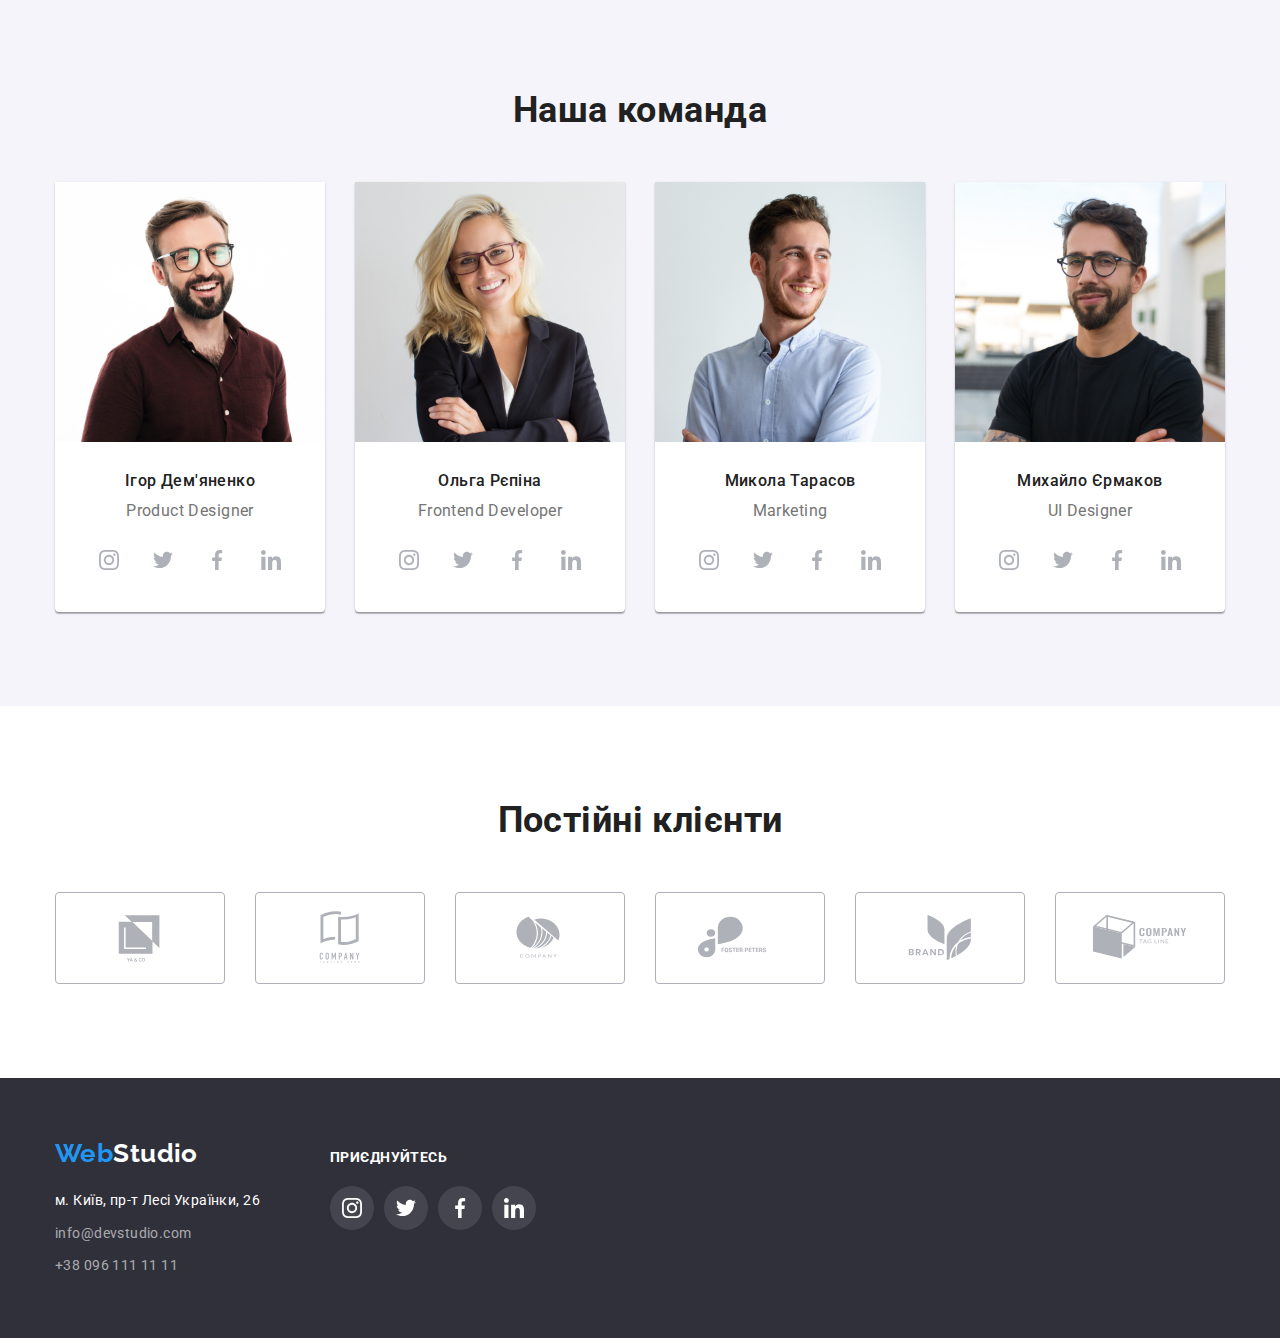
==== commit 3715df58: "animation_fix" ====
--- a/index.html
+++ b/index.html
@@ -16,15 +16,25 @@
             <nav class="row">
                 <a class="header-logo logo" href="">Web<span>Studio</span></a>
                 <ul class="main-menu-list">
-                    <li><a href="index.html" class="current">Студія</a></li>
-                    <li><a href="portfolio.html">Портфоліо</a></li>
-                    <li><a href="">Контакти</a></li>
+                    <li><a class="main-menu-link current" href="index.html">Студія</a></li>
+                    <li><a class="main-menu-link" href="portfolio.html">Портфоліо</a></li>
+                    <li><a class="main-menu-link" href="">Контакти</a></li>
                 </ul>
             </nav>
         
             <ul class="contacts ">
-                <li><a href="mailto:info@devstudio.com" >info@devstudio.com</a></li>
-                <li><a href="tel:380961111111">+38 096 111 11 11</a></li>
+                <li>
+                    <a href="mailto:info@devstudio.com" >
+                        <svg class="icon-envelope">
+                            <use href="./img/symbol-defs.svg#icon-envelope"></use>
+                        </svg>info@devstudio.com</a>
+                </li>
+                <li>
+                    <a href="tel:380961111111">
+                        <svg class="icon-phone">
+                            <use href="./img/symbol-defs.svg#icon-smartphone"></use>
+                        </svg>+38 096 111 11 11</a>
+                </li>
             </ul>
       
         </div>
@@ -39,27 +49,96 @@
           </div>
         </section>
 
+        <section class="overflow is-hidden">
+            <div class="modal">
+                <h3>Залиште свої дані, ми вам передзвонимо</h2>
+                <button class="modal-close-btn">
+                    <svg class="modal-close-svg">
+                        <use href="./img/symbol-defs.svg#icon-close-black-18dp"></use>
+                    </svg>
+                </button>
+                
+                <form>
+                    
+                    <label for="user-name">Ім'я</label>
+                    <div class="modal-input-block">
+                        <input class="input-user-info" type="text" name="user-name" id="user-name">
+                        <svg class="modal-input-svg">
+                            <use href="./img/symbol-defs.svg#icon-person"></use>
+                        </svg>
+                    </div>
+                    
+                    <label for="user-phone">Телефон</label>
+                    <div class="modal-input-block">
+                        <input class="input-user-info" type="tel" name="user-phone" id="user-phone">
+                        <svg class="modal-input-svg">
+                            <use href="./img/symbol-defs.svg#icon-phone"></use>
+                        </svg>
+                    </div>
+                    
+                    <label for="user-email">Пошта</label>
+                    <div class="modal-input-block">
+                        <input class="input-user-info" type="email" name="user-email" id="user-email">
+                        <svg class="modal-input-svg">
+                            <use href="./img/symbol-defs.svg#icon-email"></use>
+                        </svg>
+                    </div>
+
+                    <label for="user-comment">Коментар</label>
+                    <div class="modal-input-block">
+                        <input class="input-comment" type="text" name="user-comment" placeholder="Введіть текст" id="user-comment">
+                    </div>
+
+                    <div class="modal-checkbox-block">
+                        <input class="modal-input-checkbox" type="checkbox">
+                    </div>
+
+                    
+                </form>
+            </div>
+        </section>
+
         <section class="features section">
             <div class="container">
-                <h2 content="features-section-content"></h2>
+                <h2 content="features-section-content visually-hidden"></h2>
                 <ul class="features-list">
                     <li>
-                    <h3>УВАГА ДО ДЕТАЛЕЙ</h3>
-                    <p>Ідейні міркування, і навіть початок
-                        повсякденної роботи з формування
-                        позиції.</p>
+                        <div>
+                            <svg>
+                                <use href="./img/symbol-defs.svg#icon-antenna-1-1"></use>
+                            </svg>
+                        </div>
+                        <h3>УВАГА ДО ДЕТАЛЕЙ</h3>
+                        <p>Ідейні міркування, і навіть початок
+                            повсякденної роботи з формування
+                            позиції.</p>
                     </li>
                     <li>
+                        <div>
+                            <svg>
+                                <use href="./img/symbol-defs.svg#icon-clock-1-1"></use>
+                            </svg>
+                        </div>
                         <h3>ПУНКТУАЛЬНІСТЬ</h3>
                         <p>Завдання організації, особливо рамки
                             і місце навчання кадрів тягне у себе.</p>
                     </li>
                     <li>
+                        <div>
+                            <svg>
+                                <use href="./img/symbol-defs.svg#icon-diagram-1-1"></use>
+                            </svg>
+                        </div>
                         <h3>ПЛАНУВАННЯ</h3>
                         <p>Так само консультація з широким активом
                             значною мірою зумовлює.</p>
                     </li>
                     <li>
+                        <div>
+                            <svg>
+                                <use href="./img/symbol-defs.svg#icon-astronaut-1-1"></use>
+                            </svg>
+                        </div>
                         <h3>СУЧАСНІ ТЕХНОЛОГІЇ</h3>
                         <p>Значимість цих проблем настільки
                             очевидна, що реалізація
@@ -73,9 +152,18 @@
             <div class="container">
                 <h2>Чим ми займаємося</h2>
                 <ul class="pictures-list">
-                    <li><img src="./img/box-1.jpg" width="370px" alt="box-1"></li>
-                    <li><img src="./img/box-2.jpg" width="370px" alt="box-2"></li>
-                    <li><img src="./img/box-3.jpg" width="370px" alt="box-3"></li>
+                    <li class="pictures-list-item">
+                        <img src="./img/box-1.jpg" width="370px" alt="box-1">
+                        <p>Десктопні додатки</p>
+                    </li>
+                    <li class="pictures-list-item">
+                        <img src="./img/box-2.jpg" width="370px" alt="box-2">
+                        <p>Мобільні додатки</p>
+                    </li>
+                    <li class="pictures-list-item">
+                        <img src="./img/box-3.jpg" width="370px" alt="box-3">
+                        <p>Дизайнерські рішення</p>
+                    </li>
                 </ul>
             </div>
         </section>
@@ -87,143 +175,151 @@
                         <ul class="team-cards">
                            <li class="team-cards-item">
                                 <img src="./img/img-ihor.jpg" width="width: 270px" alt="Product Designer">
-                                <h3>Ігор Дем'яненко</h3>
-                                <p>Product Designer</p>
-                                <ul class="social">
-                                    <li>
-                                        <a href="">
-                                            <svg>
-                                                <use href="./img/symbol-defs.svg#icon-instagram1"></use>
-                                            </svg>
-                                        </a>
-                                    </li>
-                                    <li>
-                                        <a href="">
-                                            <svg>
-                                                <use href="./img/symbol-defs.svg#icon-twitter-1"></use>
-                                            </svg>
-                                        </a>
-                                    </li>
-                                    <li>
-                                        <a href="">
-                                            <svg>
-                                                <use href="./img/symbol-defs.svg#icon-facebook-1"></use>
-                                            </svg>
-                                        </a>
-                                    </li>
-                                    <li>
-                                        <a href="">
-                                            <svg>
-                                                <use href="./img/symbol-defs.svg#icon-linkedin-1"></use>
-                                            </svg>
-                                        </a>
-                                    </li>
-                                </ul>
+                                <div class="team-cards-info">
+                                    <h3>Ігор Дем'яненко</h3>
+                                    <p>Product Designer</p>
+                                    <ul class="social">
+                                        <li>
+                                            <a href="">
+                                                <svg class="social-icon">
+                                                    <use href="./img/symbol-defs.svg#icon-instagram1"></use>
+                                                </svg>
+                                            </a>
+                                        </li>
+                                        <li>
+                                            <a href="">
+                                                <svg class="social-icon">
+                                                    <use href="./img/symbol-defs.svg#icon-twitter-1"></use>
+                                                </svg>
+                                            </a>
+                                        </li>
+                                        <li>
+                                            <a href="">
+                                                <svg class="social-icon">
+                                                    <use href="./img/symbol-defs.svg#icon-facebook-1"></use>
+                                                </svg>
+                                            </a>
+                                        </li>
+                                        <li>
+                                            <a href="">
+                                                <svg class="social-icon">
+                                                    <use href="./img/symbol-defs.svg#icon-linkedin-1"></use>
+                                                </svg>
+                                            </a>
+                                        </li>
+                                    </ul>
+                                </div>
                             </li>
                             <li class="team-cards-item">
                                 <img src="./img/img-olha.jpg" width="width: 270px" alt="Frontend Developer">
-                                <h3>Ольга Рєпіна</h3>
-                                <p>Frontend Developer</p>
-                                <ul class="social">
-                                    <li>
-                                        <a href="">
-                                            <svg>
-                                                <use href="./img/symbol-defs.svg#icon-instagram1"></use>
-                                            </svg>
-                                        </a>
-                                    </li>
-                                    <li>
-                                        <a href="">
-                                            <svg>
-                                                <use href="./img/symbol-defs.svg#icon-twitter-1"></use>
-                                            </svg>
-                                        </a>
-                                    </li>
-                                    <li>
-                                        <a href="">
-                                            <svg>
-                                                <use href="./img/symbol-defs.svg#icon-facebook-1"></use>
-                                            </svg>
-                                        </a>
-                                    </li>
-                                    <li>
-                                        <a href="">
-                                            <svg>
-                                                <use href="./img/symbol-defs.svg#icon-linkedin-1"></use>
-                                            </svg>
-                                        </a>
-                                    </li>
-                                </ul>
+                                <div class="team-cards-info">
+                                    <h3>Ольга Рєпіна</h3>
+                                    <p>Frontend Developer</p>
+                                    <ul class="social">
+                                        <li>
+                                            <a href="">
+                                                <svg class="social-icon">
+                                                    <use href="./img/symbol-defs.svg#icon-instagram1"></use>
+                                                </svg>
+                                            </a>
+                                        </li>
+                                        <li>
+                                            <a href="">
+                                                <svg class="social-icon">
+                                                    <use href="./img/symbol-defs.svg#icon-twitter-1"></use>
+                                                </svg>
+                                            </a>
+                                        </li>
+                                        <li>
+                                            <a href="">
+                                                <svg class="social-icon">
+                                                    <use href="./img/symbol-defs.svg#icon-facebook-1"></use>
+                                                </svg>
+                                            </a>
+                                        </li>
+                                        <li>
+                                            <a href="">
+                                                <svg class="social-icon">
+                                                    <use href="./img/symbol-defs.svg#icon-linkedin-1"></use>
+                                                </svg>
+                                            </a>
+                                        </li>
+                                    </ul>
+                                </div>
                             </li>
                             <li class="team-cards-item">
                                 <img src="./img/img-mykola.jpg" width="width: 270px" alt="Marketing">
-                                <h3>Микола Тарасов</h3>
-                                <p>Marketing</p>
-                                <ul class="social">
-                                    <li>
-                                        <a href="">
-                                            <svg>
-                                                <use href="./img/symbol-defs.svg#icon-instagram1"></use>
-                                            </svg>
-                                        </a>
-                                    </li>
-                                    <li>
-                                        <a href="">
-                                            <svg>
-                                                <use href="./img/symbol-defs.svg#icon-twitter-1"></use>
-                                            </svg>
-                                        </a>
-                                    </li>
-                                    <li>
-                                        <a href="">
-                                            <svg>
-                                                <use href="./img/symbol-defs.svg#icon-facebook-1"></use>
-                                            </svg>
-                                        </a>
-                                    </li>
-                                    <li>
-                                        <a href="">
-                                            <svg>
-                                                <use href="./img/symbol-defs.svg#icon-linkedin-1"></use>
-                                            </svg>
-                                        </a>
-                                    </li>
-                                </ul>
+                                <div class="team-cards-info">
+                                    <h3>Микола Тарасов</h3>
+                                    <p>Marketing</p>
+                                    <ul class="social">
+                                        <li>
+                                            <a href="">
+                                                <svg class="social-icon">
+                                                    <use href="./img/symbol-defs.svg#icon-instagram1"></use>
+                                                </svg>
+                                            </a>
+                                        </li>
+                                        <li>
+                                            <a href="">
+                                                <svg class="social-icon">
+                                                    <use href="./img/symbol-defs.svg#icon-twitter-1"></use>
+                                                </svg>
+                                            </a>
+                                        </li>
+                                        <li>
+                                            <a href="">
+                                                <svg class="social-icon">
+                                                    <use href="./img/symbol-defs.svg#icon-facebook-1"></use>
+                                                </svg>
+                                            </a>
+                                        </li>
+                                        <li>
+                                            <a href="">
+                                                <svg class="social-icon">
+                                                    <use href="./img/symbol-defs.svg#icon-linkedin-1"></use>
+                                                </svg>
+                                            </a>
+                                        </li>
+                                    </ul>
+                                </div>
                             </li>
                             <li class="team-cards-item">
                                 <img src="./img/img-michael.jpg" width="width: 270px" alt="UI Designer">
-                                <h3>Михайло Єрмаков</h3>
-                                <p>UI Designer</p>
-                                <ul class="social">
-                                    <li>
-                                        <a href="">
-                                            <svg>
-                                                <use href="./img/symbol-defs.svg#icon-instagram1"></use>
-                                            </svg>
-                                        </a>
-                                    </li>
-                                    <li>
-                                        <a href="">
-                                            <svg>
-                                                <use href="./img/symbol-defs.svg#icon-twitter-1"></use>
-                                            </svg>
-                                        </a>
-                                    </li>
-                                    <li>
-                                        <a href="">
-                                            <svg>
-                                                <use href="./img/symbol-defs.svg#icon-facebook-1"></use>
-                                            </svg>
-                                        </a>
-                                    </li>
-                                    <li>
-                                        <a href="">
-                                            <svg>
-                                                <use href="./img/symbol-defs.svg#icon-linkedin-1"></use>
-                                            </svg>
-                                        </a>
-                                    </li>
-                                </ul>
+                                <div class="team-cards-info">
+                                    <h3>Михайло Єрмаков</h3>
+                                    <p>UI Designer</p>
+                                    <ul class="social">
+                                        <li>
+                                            <a href="">
+                                                <svg class="social-icon">
+                                                    <use href="./img/symbol-defs.svg#icon-instagram1"></use>
+                                                </svg>
+                                            </a>
+                                        </li>
+                                        <li>
+                                            <a href="">
+                                                <svg class="social-icon">
+                                                    <use href="./img/symbol-defs.svg#icon-twitter-1"></use>
+                                                </svg>
+                                            </a>
+                                        </li>
+                                        <li>
+                                            <a href="">
+                                                <svg class="social-icon">
+                                                    <use href="./img/symbol-defs.svg#icon-facebook-1"></use>
+                                                </svg>
+                                            </a>
+                                        </li>
+                                        <li>
+                                            <a href="">
+                                                <svg class="social-icon">
+                                                    <use href="./img/symbol-defs.svg#icon-linkedin-1"></use>
+                                                </svg>
+                                            </a>
+                                        </li>
+                                    </ul>
+                                </div>
                             </li>
                         </ul>
                       </div>
@@ -234,58 +330,46 @@
                     <h2>Постійні клієнти</h2>
                     <ul class="clients-list">
                         <li class="clients-list-item">
-                            <div>
-                                <a href="">
-                                    <svg>
-                                        <use href="./img/symbol-defs.svg#icon-Logo-6"></use>
-                                    </svg>
-                                </a>
-                            </div>
-                        </li>
-                        <li class="clients-list-item">
-                            <div>
-                                <a href="">
-                                    <svg>
-                                        <use href="./img/symbol-defs.svg#icon-Logo-5"></use>
-                                    </svg>
-                                </a>
-                            </div>
-                        </li>
-                        <li class="clients-list-item">
-                            <div>
-                                <a href="">
-                                    <svg>
-                                        <use href="./img/symbol-defs.svg#icon-Logo-4"></use>
-                                    </svg>
-                                </a>
-                            </div>
-                        </li>
-                        <li class="clients-list-item">
-                            <div>
-                                <a href="">
-                                    <svg>
-                                        <use href="./img/symbol-defs.svg#icon-Logo-3"></use>
-                                    </svg>
-                                </a>
-                            </div>
-                        </li>
-                        <li class="clients-list-item">
-                            <div>
-                                <a href="">
-                                    <svg>
-                                        <use href="./img/symbol-defs.svg#icon-Logo-2"></use>
-                                    </svg>
-                                </a>
-                            </div>
-                        </li>
-                        <li class="clients-list-item">
-                            <div>
-                                <a href="">
-                                    <svg>
-                                        <use href="./img/symbol-defs.svg#icon-Logo"></use>
-                                    </svg>
-                                </a>
-                            </div>
+                            <a href="">
+                                <svg class="clients-list-icon">
+                                    <use href="./img/symbol-defs.svg#icon-Logo-6"></use>
+                                </svg>
+                            </a>
+                        </li>
+                        <li class="clients-list-item">
+                            <a href="">
+                                <svg class="clients-list-icon">
+                                    <use href="./img/symbol-defs.svg#icon-Logo-5"></use>
+                                </svg>
+                            </a>
+                        </li>
+                        <li class="clients-list-item">
+                            <a href="">
+                                <svg class="clients-list-icon">
+                                    <use href="./img/symbol-defs.svg#icon-Logo-4"></use>
+                                </svg>
+                            </a>
+                        </li>
+                        <li class="clients-list-item">
+                            <a href="">
+                                <svg class="clients-list-icon">
+                                    <use href="./img/symbol-defs.svg#icon-Logo-3"></use>
+                                </svg>
+                            </a>
+                        </li>
+                        <li class="clients-list-item">
+                            <a href="">
+                                <svg class="clients-list-icon">
+                                    <use href="./img/symbol-defs.svg#icon-Logo-2"></use>
+                                </svg>
+                            </a>
+                        </li>
+                        <li class="clients-list-item">
+                            <a href="">
+                                <svg class="clients-list-icon">
+                                    <use href="./img/symbol-defs.svg#icon-Logo"></use>
+                                </svg>
+                            </a>
                         </li>
                     </ul>
                 </div>
@@ -296,7 +380,7 @@
     <footer>
 
             <div class="container">
-                <section class="contacts-footer-block">
+                <div class="contacts-footer-block">
                     <a class="logo" href="">Web<span>Studio</span></a>
                 <address>
                     <p>м. Київ, пр-т Лесі Українки, 26</p>
@@ -305,42 +389,43 @@
                         <li><a href="tel:380961111111">+38 096 111 11 11</a></li>
                     </ul>
                 </address>
-                </section>
-
-                <section class="subscribe">
-                    <h3>Приєднуйтесь</h3>
+                </div>
+
+                <div class="subscribe">
+                    <p>Приєднуйтесь</p>
                     <ul class="social social-footer">
                         <li>
                             <a href="">
-                                <svg>
+                                <svg class="social-icon">
                                     <use href="./img/symbol-defs.svg#icon-instagram1"></use>
                                 </svg>
                             </a>
                         </li>
                         <li>
                             <a href="">
-                                <svg>
+                                <svg class="social-icon">
                                     <use href="./img/symbol-defs.svg#icon-twitter-1"></use>
                                 </svg>
                             </a>
                         </li>
                         <li>
                             <a href="">
-                                <svg>
+                                <svg class="social-icon">
                                     <use href="./img/symbol-defs.svg#icon-facebook-1"></use>
                                 </svg>
                             </a>
                         </li>
                         <li>
                             <a href="">
-                                <svg>
+                                <svg class="social-icon">
                                     <use href="./img/symbol-defs.svg#icon-linkedin-1"></use>
                                 </svg>
                             </a>
                         </li>
                     </ul>
-                </section>
+                </div>
             </div>
     </footer>
+    <script type="module" src="./js/main.js"></script>
 </body>
 </html>
--- a/css/style.css
+++ b/css/style.css
@@ -9,6 +9,12 @@
     --footer-color: #2F303A;
     --border-cards-color: #EEEEEE;
     --svg-color: #AFB1B8;
+    --icons-footer-bg: rgba(255, 255, 255, 0.1);
+    --bg-color-decisions: #C4C4C4;
+}
+
+:root {
+    --timing-function: cubic-bezier(0.4, 0, 0.2, 1);
 }
 
 body {
@@ -39,10 +45,6 @@
     padding: 0;
 }
 
-svg {
-    fill: var(--svg-color);
-}
-
 .section {
     padding: 94px 0;
 }
@@ -57,6 +59,9 @@
     display: flex;
     align-items: center;
 }
+ 
+
+/* header */
 
 .main-menu-list {
     margin-left: 93px;
@@ -64,24 +69,53 @@
     justify-content: center;
     gap: 50px;
     list-style: none;
+}
+
+.main-menu-list li {
+    padding-top: 32px;
+    padding-bottom: 32px;
+}
+
+.current {
+    color: var(--brand-color);
+    position: relative;
+}
+
+.main-menu-link {
+    position: relative;
+    display: block;
     font-weight: 500;
     line-height: 1.14;
     font-size: 14px;
     letter-spacing: 0.02em;
-    color: var(--black-color);
-}
-
-.main-menu-list li {
-    padding-top: 32px;
-    padding-bottom: 32px;
-}
-
-.current {
+
+    transition-property: color;
+    transition-duration: 250ms;
+    transition-timing-function: var(--timing-function);
+}
+
+.main-menu-link:hover, .main-menu-link:focus {
     color: var(--brand-color);
 }
 
-.main-menu-list li a:hover {
-    color: var(--brand-color);
+.main-menu-link::after {
+    content: '';
+    left: 0;
+    top: 45px;
+    position: absolute;
+    background: #2196F3;
+    border-radius: 2px;
+    display: block;
+    height: 4px;
+    width: 100%;
+
+    transform: scaleX(0);
+    transition: transform 250ms var(--timing-function);
+}
+
+.main-menu-link:hover::after, 
+.main-menu-link:focus::after{
+    transform: scaleX(1);
 }
 
 .header-logo span {
@@ -93,31 +127,61 @@
     margin-left: auto;
 }
 .contacts li {
+    display: flex;
     margin: 0 32px;
 }
 
+.icon-envelope {
+    fill: currentColor;
+    width: 16px; 
+    height: 12px;
+}
+
+.icon-phone {
+    fill: currentColor;
+    width: 10px;
+    height: 16px;
+}
+
+.contacts li svg {
+    margin-right: 10px;
+}
+
 .contacts li a {
+    color: var(--svg-color);
+    display: flex;
+    align-items: center;
     color: var(--grey-color);
     font-weight: 500;
     line-height: 1.14;
     letter-spacing: 0.02em;
-}
-
-.contacts li a:hover {
-    color: var(--brand-color);
-}
+
+    transition-property: color;
+    transition-duration: 250ms;
+    transition-timing-function: var(--timing-function);
+}
+
+.contacts a:hover, 
+.contacts a:focus {
+    color: var(--brand-color); 
+}
+
+/* main-head-block */
 
 .decisions {
+    margin: 0 auto;
+    max-width: 1600px;
     padding: 200px 0;
-    background: var(--dark-grey-color);
-
+    background-image: linear-gradient(to right, rgba(47, 48, 58, 0.4) , rgba(47, 48, 58, 0.4)), url("../img/Img.jpg");
+    background-repeat: no-repeat;
+    box-shadow: 0px 4px 4px rgba(0, 0, 0, 0.25), 0px 4px 4px rgba(0, 0, 0, 0.25), 0px 4px 4px rgba(0, 0, 0, 0.25);
 }
 
 .decisions h1 {
     width: 696px;
     margin: 0 auto;
     font-style: normal;
-    font-weight: 700;
+    font-weight: 900;
     font-size: 44px;
     line-height: 1.36;
     text-align: center;
@@ -143,17 +207,28 @@
     letter-spacing: 0.06em;
 }
 
-.header-btn:hover {
-    cursor: pointer;
-}
-
 .features-list {
     display: flex;
     justify-content: space-between;
     color: var(--black-color);
 }
 
+.features-list li svg {
+    width: 70px;
+    height: 70px;
+}
+
+.features-list li div {
+    background-color: var(--snow-color);
+    width: 270px;
+    height: 120px;
+    display: flex;
+    justify-content: center;
+    align-items: center;
+}
+
 .features-list h3 {
+    margin-top: 30px;
     font-size: 14px;
 }
 
@@ -186,9 +261,21 @@
     gap: 30px;
 }
 
-.pictures-list li img {
-    width: 370px;
-    height: 294px;
+.pictures-list-item {
+    position: relative;
+}
+
+.pictures-list-item p{
+    display: flex;
+    justify-content: center;
+    align-items: center;
+    position: absolute;
+    width: 100%;
+    height: 70px;
+    bottom: 0;
+    background: rgba(47, 48, 58, 0.8);
+    font-weight: 700;
+    text-transform: uppercase;
 }
 
 .team-cards li img {
@@ -219,29 +306,33 @@
     display: flex;
     justify-content: center;
     gap: 10px;
-    margin-bottom: 30px;
 }
 
 .social a {
+    color: var(--svg-color);
     display: flex;
     justify-content: center;
     align-items: center;
-    color: var(--white-color);
     height: 44px;
     width: 44px;
-}
-
-.social a:hover {
+    border-radius: 50%;
+
+    transition-property: background-color, color;
+    transition-duration: 250ms;
+    transition-timing-function: cubic-bezier(0.4, 0, 0.2, 1);
+}
+
+.social a:hover, 
+.social a:focus {
+    color: var(--white-color);
     border-radius: 50%;
     border: 1px solid var(--brand-color);
     background-color: var(--brand-color);
 }
 
-.social a:hover svg {
-    fill: var(--white-color);
-}
-
-.social svg {
+
+.social-icon {
+    fill: currentColor;
     width: 20px;
     height: 20px;
 }
@@ -254,10 +345,13 @@
     width: 270px;
 }
 
+.team-cards-info {
+    padding: 30px 0;
+}
+
 .team-cards li h3 {
     color: var(--black-color);;
     text-align: center;
-    margin-top: 30px;
     font-weight: 500;
     font-size: 16px;
     font-family: 'Roboto', sans-serif;
@@ -272,6 +366,8 @@
     margin-bottom: 16px;
 }
 
+/* footer */
+
 footer {
     background: var(--footer-color);
     padding: 60px 0;
@@ -294,10 +390,15 @@
 
 .contacts-footer li a {
     color: rgba(255, 255, 255, 0.6);
-}
-
-.contacts-footer li a:hover {
-    color: var(--brand-color)
+
+    transition-property: color;
+    transition-duration: 250ms;
+    transition-timing-function: var(--timing-function);
+}
+
+.contacts-footer li a:hover,
+.contacts-footer li a:focus {
+    color: var(--brand-color); 
 }
 
 .logo {
@@ -321,19 +422,38 @@
     display: inline-block;
 }
 
-.clients-list .clients-list-item svg {
+.clients-list-item {
     width: 170px;
     height: 92px;
-    fill: #AFB1B8;
-    border: 1px solid #AFB1B8;
+    display: flex;
+    align-items: center;
+}
+
+.clients-list-item a {
+    display: flex;
+    align-items: center;
+    justify-content: center;
+    height: 100%;
+    width: 100%;
+    border: 1px solid var(--svg-color);
     border-radius: 4px;
-    padding: 16px 32px;
-    box-sizing: border-box;
-}
-
-.clients-list .clients-list-item svg:hover {
-    fill: var(--brand-color);
+    color: var(--svg-color);
+
+    transition-property: border, color;
+    transition-duration: 250ms;
+    transition-timing-function: cubic-bezier(0.4, 0, 0.2, 1);
+}
+
+.clients-list-item a:hover, 
+.clients-list-item a:focus {
     border-color: var(--brand-color);
+    color: var(--brand-color);
+}
+
+.clients-list-icon {
+    fill: currentColor;
+    width: 106px;
+    height: 60px;
 }
 
 .clients-list {
@@ -351,22 +471,36 @@
     text-align: center;
 }
 
-.clients-list-item:hover {
-    fill: var(--brand-color);
-    color: var(--brand-color);
-    cursor: pointer;
-}
-
 .social-footer {
-    display: flex;
+    gap: 10px;
+    display: flex;
+    margin-top: 20px;
+}
+
+.social-footer a {
+    border-radius: 50%;
+    background-color: var(--icons-footer-bg);
+}
+
+.social-footer svg {
+    fill: var(--white-color);
+}
+
+.subscribe p {
+    text-transform: uppercase;
+    font-weight: 700;
+    line-height: 1.14;
+    letter-spacing: 0.03em;
 }
 
 .subscribe {
     display: inline-block;
-    
-}
-
-.subscribe h3 {
+    margin-left: 70px;    
+}
+
+footer .container {
+    display: flex;
+    align-items: baseline;
 }
 
 /* portfolio */
@@ -382,7 +516,7 @@
 }
 
 .portfolio-list li button {
-    background: #F5F4FA;
+    background-color: var(--snow-color);
     border-radius: 4px;
     padding: 8px 22px;
     color: var(--black-color);
@@ -391,14 +525,18 @@
     font-size: 16px;
     border: none;
     line-height: 1.625;
-}
-
-.portfolio-list li button:hover {
+    letter-spacing: 0.03em;
+    cursor: pointer;
+
+    transition-property: background-color, color, box-shadow;
+    transition-duration: 250ms;
+    transition-timing-function: cubic-bezier(0.4, 0, 0.2, 1);
+}
+
+.portfolio-list li button:hover, .portfolio-list li button:focus {
     background: var(--brand-color);
+    color: var(--white-color);
     box-shadow: 0px 3px 1px rgba(0, 0, 0, 0.1), 0px 1px 2px rgba(0, 0, 0, 0.08), 0px 2px 2px rgba(0, 0, 0, 0.12);
-    border-radius: 4px;
-    color: var(--white-color);
-    cursor: pointer;
 }
 
 .cards-wrapper {
@@ -408,11 +546,35 @@
     margin-top: 50px;
 }
 
-.cards-wrapper li div {
-   padding: 24px 20px;
-   border-left: 1px solid var(--border-cards-color);
-   border-right: 1px solid var(--border-cards-color);
-   border-bottom: 1px solid var(--border-cards-color);
+.cards-link {
+    display: inline-block;
+
+    transition-property: box-shadow;
+    transition-duration: 250ms;
+    transition-timing-function: cubic-bezier(0.4, 0, 0.2, 1);
+}
+
+.cards-link:hover, 
+.cards-link:focus {
+    box-shadow: 0px 1px 1px rgba(0, 0, 0, 0.12), 0px 4px 4px rgba(0, 0, 0, 0.06), 1px 4px 6px rgba(0, 0, 0, 0.16);
+}
+
+.cards-overlay {
+    position: absolute;
+    top: 0;
+    left: 0;
+    margin-top: 1px;
+    padding: 63px 24px;
+    color: var(--white-color);
+    width: 370px;
+    height: 294px;
+    background-color: rgba(33, 150, 243, 0.9);
+    transform: translateY(100%);
+    transition: transform 250ms cubic-bezier(0.4, 0, 0.2, 1);
+}
+
+.cards-link:hover .cards-overlay, .cards-link:focus .cards-overlay {
+    transform: translateY(0);
 }
 
 .cards-wrapper li h2 {
@@ -423,18 +585,154 @@
     line-height: 2;
 }
 
-.cards-wrapper li p {
+.cards-item-text p {
     margin-top: 4px;
     font-size: 16px;
     color: var(--grey-color);
     line-height: 1.8;
 }
 
-
-
-
-
-
-
-
-
+.cards-item-wrap {
+    overflow: hidden;
+    position: relative;
+    width: 370px;
+    height: 294px;
+}
+
+.cards-item-text {
+    padding: 20px 24px;
+    border-left: 1px solid var(--border-cards-color);
+    border-right: 1px solid var(--border-cards-color);
+    border-bottom: 1px solid var(--border-cards-color);
+}
+
+.cards-overlay p {
+    font-size: 18px;
+    line-height: 1.55;
+}
+
+.header-btn:hover {
+    cursor: pointer;
+}
+
+/* modal */
+
+.overflow {
+    position: fixed;
+    top: 0;
+    left: 0;
+    width: 100%;
+    height: 100%;
+    background: rgba(0, 0, 0, 0.2);
+    opacity: 1;
+    transition: opacity 250ms cubic-bezier(0.4, 0, 0.2, 1);
+}
+
+.modal {
+    top: 50%;
+    left: 50%;
+    transform: translate(-50%, -50%);
+    position: absolute;
+    min-width: 528px;
+    min-height: 581px;
+    background: #FFFFFF;
+    box-shadow: 0px 1px 3px rgba(0, 0, 0, 0.12), 0px 1px 1px rgba(0, 0, 0, 0.14), 0px 2px 1px rgba(0, 0, 0, 0.2);
+    border-radius: 4px;
+    padding: 40px;
+}
+
+.is-hidden {
+    opacity: 0;
+    pointer-events: none;
+}
+
+.modal h3 {
+    margin-bottom: 12px;
+    text-align: center;
+    color: var(--black-color);
+}
+
+.modal label {
+    display: inline-block;
+    margin-top: 10px;
+    color: var(--grey-color);
+    font-size: 12px;
+}
+
+.modal .input-user-info {
+    padding-left: 42px;
+    border: 1px solid rgba(33, 33, 33, 0.2);
+    border-radius: 4px;
+    width: 448px;
+    height: 40px;
+}
+
+.modal .input-comment {
+    width: 448px;
+    min-height: 120px;
+    padding: 12px 16px;
+}
+
+.modal .modal-input-svg {
+    height: 18px;
+    width: 18px;
+    position: absolute;
+    top: 11px;
+    left: 12px;
+}
+
+.modal-input-block {
+    margin-top: 4px;
+    position: relative;
+}
+
+.modal-close-btn {
+    position: absolute;
+    background: #FFFFFF;
+    border: 1px solid rgba(0, 0, 0, 0.1);
+    width: 30px;
+    height: 30px;
+    border-radius: 50%;
+    display: flex;
+    justify-content: center;
+    align-items: center;
+    padding: 0;
+    left: 490px;
+    top: 8px;
+}
+
+.modal-close-svg {
+    width: 18px;
+    height: 18px;
+}
+
+.modal-input-checkbox {
+    width: 16px;
+    height: 15px;
+}
+.close-btn:hover {
+    cursor: pointer;
+}
+
+.visually-hidden {
+    position: absolute;
+    width: 1px;
+    height: 1px;
+    margin: -1px;
+    border: 0;
+    padding: 0;
+    overflow: hidden;
+  }
+
+
+
+
+
+
+
+
+
+
+
+
+
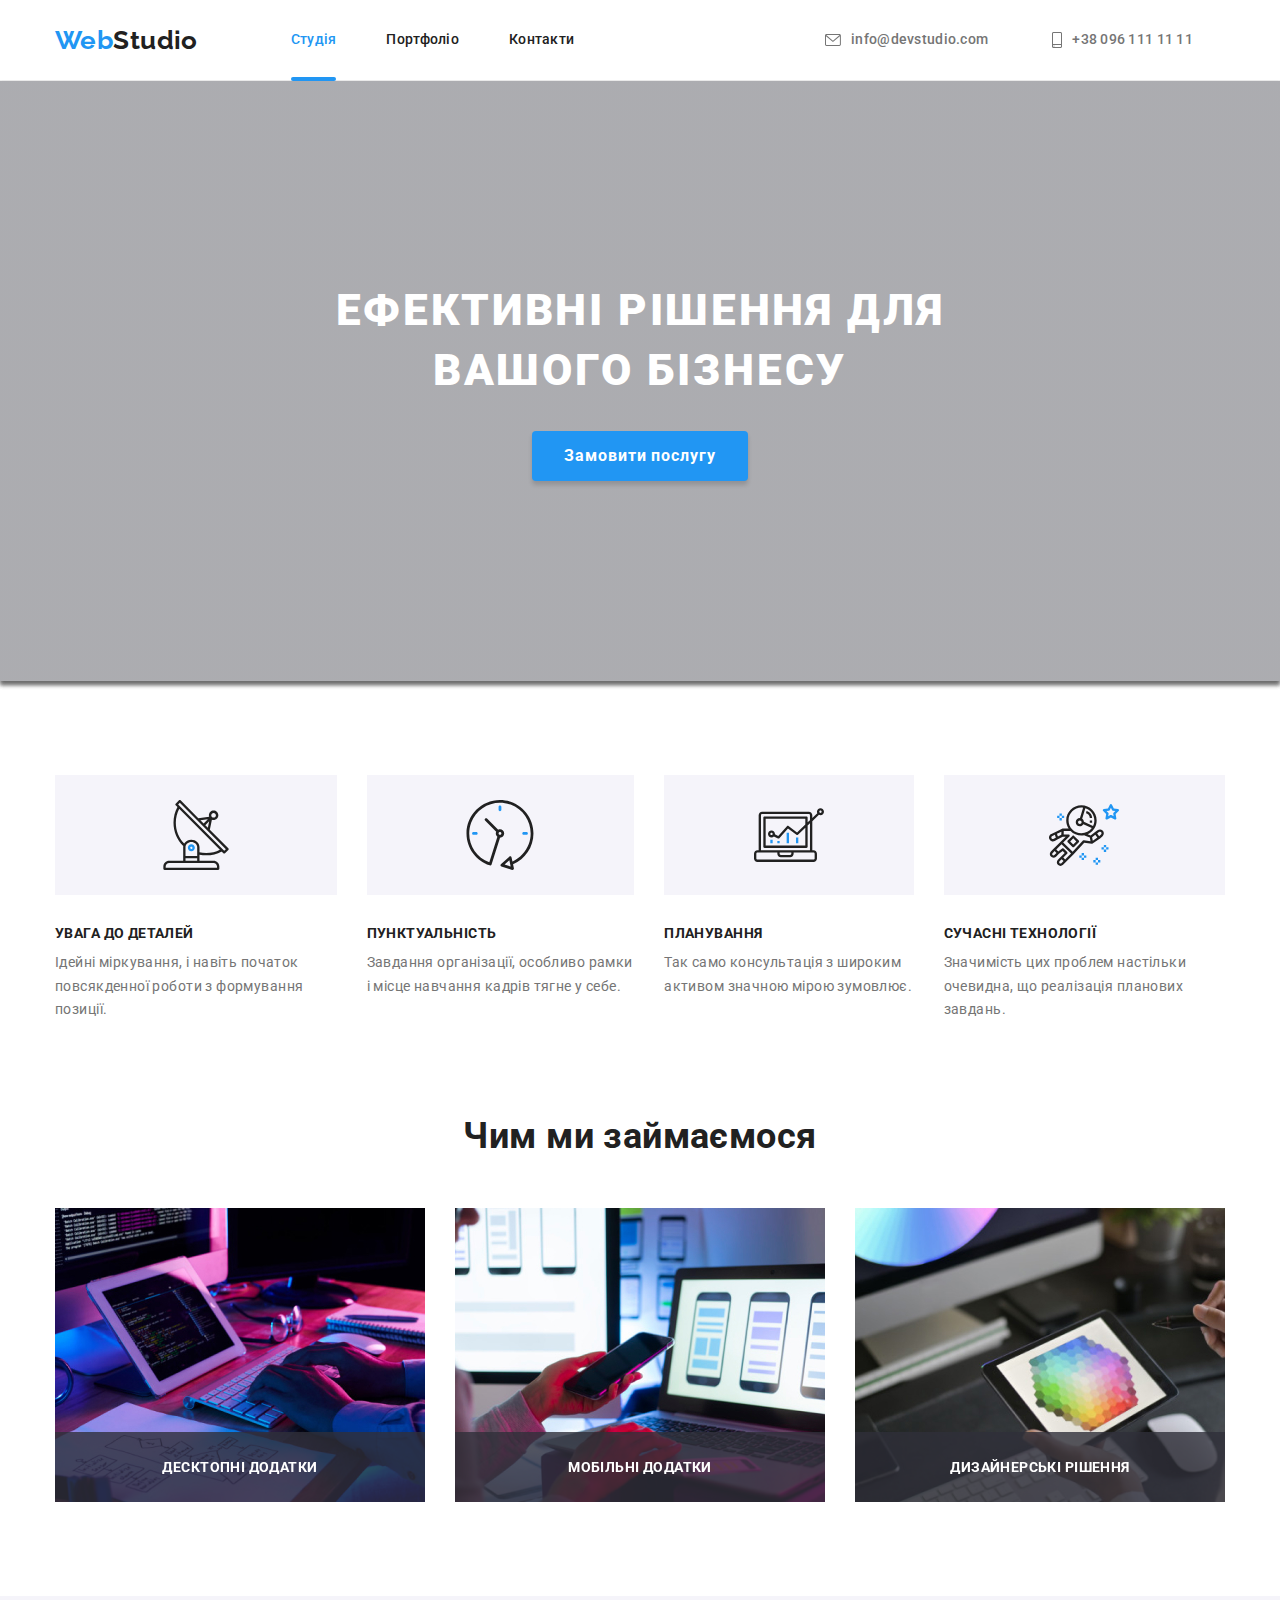
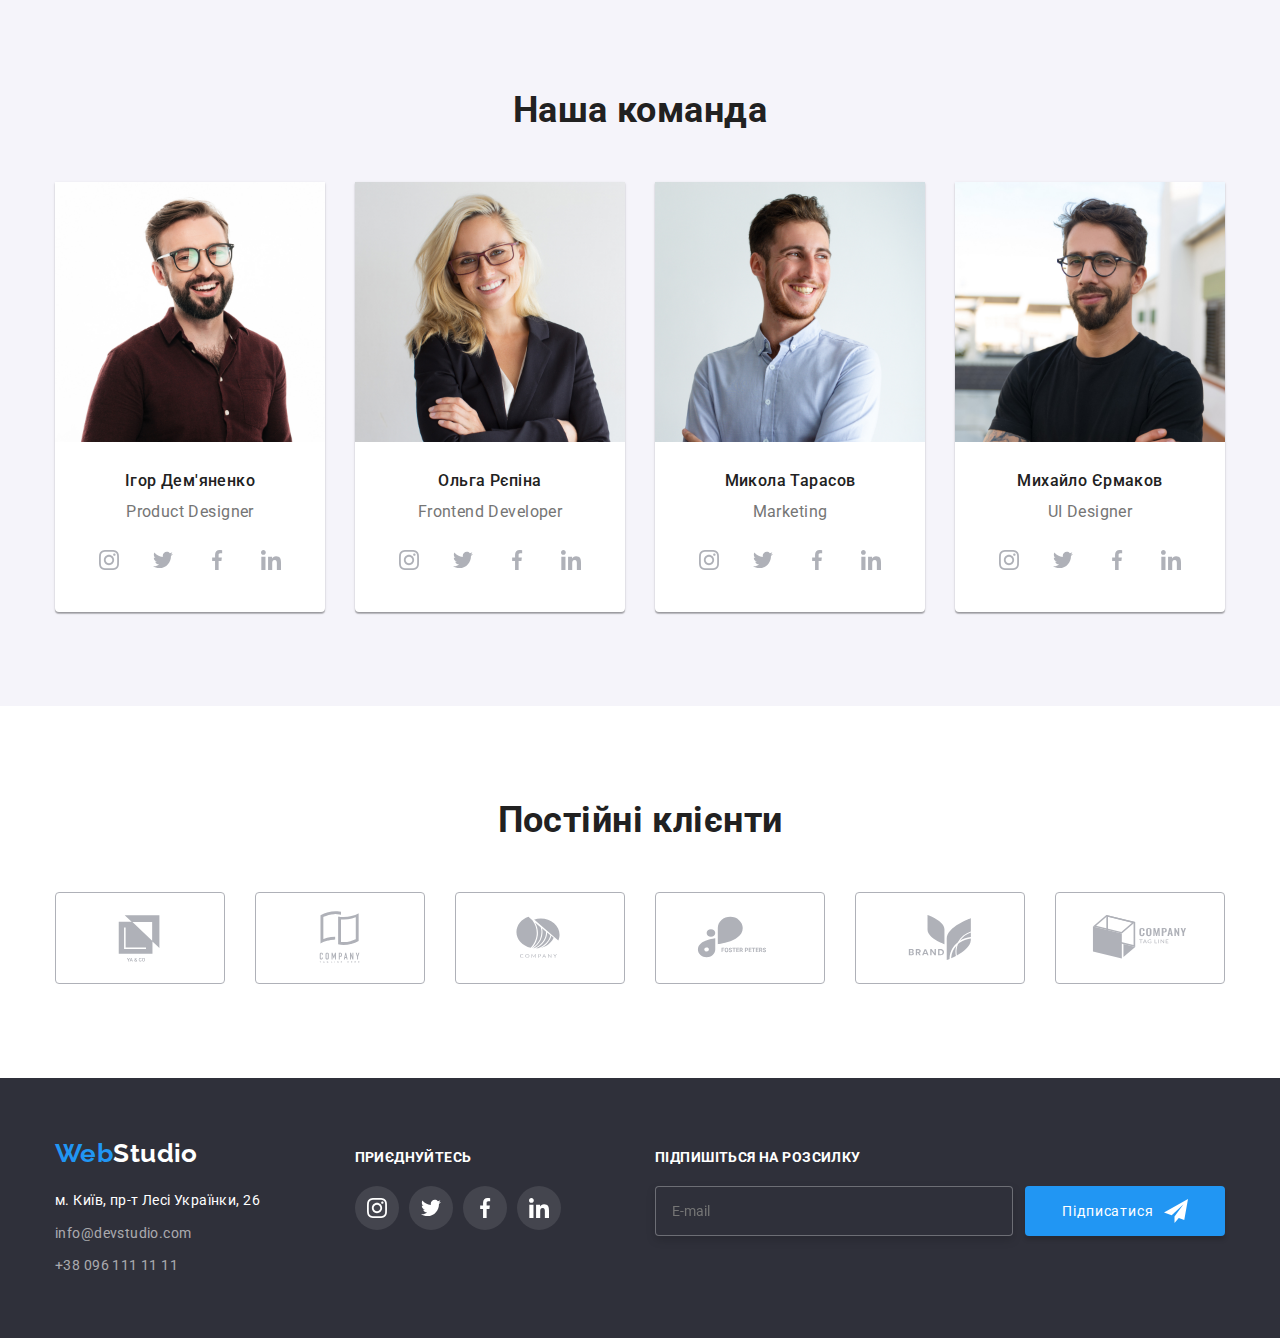
==== commit 0a0d3f2d: "hw_8" ====
--- a/index.html
+++ b/index.html
@@ -8,30 +8,56 @@
     <link rel="stylesheet" href="https://cdnjs.cloudflare.com/ajax/libs/modern-normalize/1.1.0/modern-normalize.min.css">
     <style>@import url('https://fonts.googleapis.com/css2?family=Raleway:wght@700&family=Roboto:wght@400;500;700;900&display=swap');</style>
     <style>@import url('https://fonts.googleapis.com/css2?family=Raleway:wght@700&display=swap');</style>
-    <link rel="stylesheet" href="./css/style.css">
+    <!-- <link rel="stylesheet" href="./css/style.css"> -->
+    <link rel="stylesheet" href="./css/main.min.css">
 </head>
 <body>
-    <header>
+    <header class="header">
+
+        <div class="header-mobile is-hidden">
+            <svg class="header-mobile__icon-close">
+                <use href="./img/symbol-defs.svg#icon-close-mobile"></use>
+            </svg>
+            <ul class="header-mobile__list">
+                <li class="header-mobile__list-item"><a class="header-mobile__list-link current-mobile" href="index.html">Студія</a></li>
+                <li class="header-mobile__list-item"><a class="header-mobile__list-link" href="portfolio.html">Портфоліо</a></li>
+                <li class="header-mobile__list-item"><a class="header-mobile__list-link">Контакти</a></li>
+            </ul>
+            <ul class="header-mobile__contacts">
+                <li class="header-mobile__contacts-item"><a class="header-mobile__contacts-link" href="">+38 096 111 11 11</a></li>
+                <li class="header-mobile__contacts-item"><a class="header-mobile__contacts-link" href="">info@devstudio.com</a></li>
+            </ul>
+            <ul class="header-mobile__social">
+                <li class="header-mobile__social-item"><a class="header-mobile__social-link" href="">Instagram</a></li>
+                <li class="header-mobile__social-item"><a class="header-mobile__social-link" href="">Twitter</a></li>
+                <li class="header-mobile__social-item"><a class="header-mobile__social-link" href="">Facebook</a></li>
+                <li class="header-mobile__social-item"><a class="header-mobile__social-link" href="">LinkedIn</a></li>
+            </ul>
+        </div>
+
         <div class="container row">
             <nav class="row">
-                <a class="header-logo logo" href="">Web<span>Studio</span></a>
-                <ul class="main-menu-list">
-                    <li><a class="main-menu-link current" href="index.html">Студія</a></li>
-                    <li><a class="main-menu-link" href="portfolio.html">Портфоліо</a></li>
-                    <li><a class="main-menu-link" href="">Контакти</a></li>
+                <a class="header-logo logo" href="">Web<span class="header-logo__headline">Studio</span></a>
+                <svg class="header-mobile__icon">
+                    <use href="./img/symbol-defs.svg#icon-menu-mobile"></use>
+                </svg>
+                <ul class="header__list">
+                    <li><a class="header-list__link current" href="index.html">Студія</a></li>
+                    <li><a class="header-list__link" href="portfolio.html">Портфоліо</a></li>
+                    <li><a class="header-list__link" href="">Контакти</a></li>
                 </ul>
             </nav>
         
-            <ul class="contacts ">
-                <li>
-                    <a href="mailto:info@devstudio.com" >
-                        <svg class="icon-envelope">
+            <ul class="header-contacts">
+                <li class="header-contacts__item">
+                    <a class="header-contacts__link" href="mailto:info@devstudio.com" >
+                        <svg class="header-contacts__icon icon-envelope">
                             <use href="./img/symbol-defs.svg#icon-envelope"></use>
                         </svg>info@devstudio.com</a>
                 </li>
-                <li>
-                    <a href="tel:380961111111">
-                        <svg class="icon-phone">
+                <li class="header-contacts__item">
+                    <a class="header-contacts__link" href="tel:380961111111">
+                        <svg class="header-contacts__icon icon-phone">
                             <use href="./img/symbol-defs.svg#icon-smartphone"></use>
                         </svg>+38 096 111 11 11</a>
                 </li>
@@ -42,57 +68,68 @@
 
     <main>
 
-        <section class="decisions">
+        <section class="hero">
           <div class="container">
-            <h1>Ефективні рішення для вашого бізнесу</h1>
-            <button class="header-btn" type="button">Замовити послугу</button>
+            <h1 class="hero__title">Ефективні рішення для вашого бізнесу</h1>
+            <button class="hero__btn" type="button">Замовити послугу</button>
           </div>
         </section>
 
         <section class="overflow is-hidden">
             <div class="modal">
-                <h3>Залиште свої дані, ми вам передзвонимо</h2>
-                <button class="modal-close-btn">
-                    <svg class="modal-close-svg">
+                <p class="modal__text">Залиште свої дані, ми вам передзвонимо</p>
+                <button class="modal-close__btn">
+                    <svg class="modal-close__icon">
                         <use href="./img/symbol-defs.svg#icon-close-black-18dp"></use>
                     </svg>
                 </button>
                 
-                <form>
+                <form class="modal-form">
                     
-                    <label for="user-name">Ім'я</label>
-                    <div class="modal-input-block">
-                        <input class="input-user-info" type="text" name="user-name" id="user-name">
-                        <svg class="modal-input-svg">
+                    <label class="modal-form__label" for="user-name">Ім'я</label>
+                    <div class="modal-form__block">
+                        <input class="modal-form__input" type="text" name="user-name" id="user-name" required>
+                        <svg class="modal-form__icon">
                             <use href="./img/symbol-defs.svg#icon-person"></use>
                         </svg>
                     </div>
                     
-                    <label for="user-phone">Телефон</label>
-                    <div class="modal-input-block">
-                        <input class="input-user-info" type="tel" name="user-phone" id="user-phone">
-                        <svg class="modal-input-svg">
+                    <label class="modal-form__label" for="user-phone">Телефон</label>
+                    <div class="modal-form__block">
+                        <input class="modal-form__input" type="tel" name="user-phone" id="user-phone" required>
+                        <svg class="modal-form__icon">
                             <use href="./img/symbol-defs.svg#icon-phone"></use>
                         </svg>
                     </div>
                     
-                    <label for="user-email">Пошта</label>
-                    <div class="modal-input-block">
-                        <input class="input-user-info" type="email" name="user-email" id="user-email">
-                        <svg class="modal-input-svg">
+                    <label class="modal-form__label" for="user-email">Пошта</label>
+                    <div class="modal-form__block">
+                        <input class="modal-form__input" type="email" name="user-email" id="user-email" required>
+                        <svg class="modal-form__icon">
                             <use href="./img/symbol-defs.svg#icon-email"></use>
                         </svg>
                     </div>
 
-                    <label for="user-comment">Коментар</label>
-                    <div class="modal-input-block">
-                        <input class="input-comment" type="text" name="user-comment" placeholder="Введіть текст" id="user-comment">
+                    <label class="modal-form__label" for="user-comment">Коментар</label>
+                    <div class="modal-form__block">
+                        <textarea class="modal-form__comment" placeholder="Введіть текст" id="user-comment"></textarea> 
                     </div>
 
-                    <div class="modal-checkbox-block">
-                        <input class="modal-input-checkbox" type="checkbox">
+                    <div class="modal-checkbox__block">
+                        <label class="modal-checkbox__label" for="user-checkbox">
+                            <input class="modal-checkbox__input" type="checkbox" id="user-checkbox" required>
+                            
+                            <svg class="modal-checkbox__icon non-checked">
+                                <use href="./img/symbol-defs.svg#icon-checkbox"></use>
+                            </svg>
+                            <svg class="modal-checkbox__icon is-checked">
+                                <use href="./img/symbol-defs.svg#icon-check"></use>
+                            </svg>
+                            Погоджуюся з розсилкою та приймаю <a class="modal-checkbox__link" href="">Умови договору</a>
+                        </label>
                     </div>
 
+                    <button class="modal__btn" type="submit">Відправити</button>
                     
                 </form>
             </div>
@@ -102,45 +139,45 @@
             <div class="container">
                 <h2 content="features-section-content visually-hidden"></h2>
                 <ul class="features-list">
-                    <li>
-                        <div>
-                            <svg>
+                    <li class="features-list__item">
+                        <div class="features-list__block">
+                            <svg class="features-list__icon">
                                 <use href="./img/symbol-defs.svg#icon-antenna-1-1"></use>
                             </svg>
                         </div>
-                        <h3>УВАГА ДО ДЕТАЛЕЙ</h3>
-                        <p>Ідейні міркування, і навіть початок
+                        <h3 class="features-list__title">УВАГА ДО ДЕТАЛЕЙ</h3>
+                        <p class="features-list__text">Ідейні міркування, і навіть початок
                             повсякденної роботи з формування
                             позиції.</p>
                     </li>
-                    <li>
-                        <div>
-                            <svg>
+                    <li class="features-list__item">
+                        <div class="features-list__block">
+                            <svg class="features-list__icon">
                                 <use href="./img/symbol-defs.svg#icon-clock-1-1"></use>
                             </svg>
                         </div>
-                        <h3>ПУНКТУАЛЬНІСТЬ</h3>
-                        <p>Завдання організації, особливо рамки
+                        <h3 class="features-list__title">ПУНКТУАЛЬНІСТЬ</h3>
+                        <p class="features-list__text">Завдання організації, особливо рамки
                             і місце навчання кадрів тягне у себе.</p>
                     </li>
-                    <li>
-                        <div>
-                            <svg>
+                    <li class="features-list__item">
+                        <div class="features-list__block">
+                            <svg class="features-list__icon">
                                 <use href="./img/symbol-defs.svg#icon-diagram-1-1"></use>
                             </svg>
                         </div>
-                        <h3>ПЛАНУВАННЯ</h3>
-                        <p>Так само консультація з широким активом
+                        <h3 class="features-list__title">ПЛАНУВАННЯ</h3>
+                        <p class="features-list__text">Так само консультація з широким активом
                             значною мірою зумовлює.</p>
                     </li>
-                    <li>
-                        <div>
-                            <svg>
+                    <li class="features-list__item">
+                        <div class="features-list__block">
+                            <svg class="features-list__icon">
                                 <use href="./img/symbol-defs.svg#icon-astronaut-1-1"></use>
                             </svg>
                         </div>
-                        <h3>СУЧАСНІ ТЕХНОЛОГІЇ</h3>
-                        <p>Значимість цих проблем настільки
+                        <h3 class="features-list__title">СУЧАСНІ ТЕХНОЛОГІЇ</h3>
+                        <p class="features-list__text">Значимість цих проблем настільки
                             очевидна, що реалізація
                             планових завдань.</p>
                     </li>
@@ -150,19 +187,19 @@
 
         <section class="actions section">
             <div class="container">
-                <h2>Чим ми займаємося</h2>
-                <ul class="pictures-list">
-                    <li class="pictures-list-item">
+                <h2 class="actions__title">Чим ми займаємося</h2>
+                <ul class="actions-list">
+                    <li class="actions-list__item">
                         <img src="./img/box-1.jpg" width="370px" alt="box-1">
-                        <p>Десктопні додатки</p>
-                    </li>
-                    <li class="pictures-list-item">
+                        <p class="actions-list__text">Десктопні додатки</p>
+                    </li>
+                    <li class="actions-list__item">
                         <img src="./img/box-2.jpg" width="370px" alt="box-2">
-                        <p>Мобільні додатки</p>
-                    </li>
-                    <li class="pictures-list-item">
+                        <p class="actions-list__text">Мобільні додатки</p>
+                    </li>
+                    <li class="actions-list__item">
                         <img src="./img/box-3.jpg" width="370px" alt="box-3">
-                        <p>Дизайнерські рішення</p>
+                        <p class="actions-list__text">Дизайнерські рішення</p>
                     </li>
                 </ul>
             </div>
@@ -171,38 +208,38 @@
 
             <section class="team section">
                       <div class="container">
-                        <h2>Наша команда</h2>
-                        <ul class="team-cards">
-                           <li class="team-cards-item">
-                                <img src="./img/img-ihor.jpg" width="width: 270px" alt="Product Designer">
-                                <div class="team-cards-info">
-                                    <h3>Ігор Дем'яненко</h3>
-                                    <p>Product Designer</p>
-                                    <ul class="social">
-                                        <li>
-                                            <a href="">
-                                                <svg class="social-icon">
+                        <h2 class="team__title">Наша команда</h2>
+                        <ul class="team-list">
+                           <li class="team-list__item">
+                                <img class="team-list__img" srcset="./img/Ihor_2x.jpg 2x" src="./img/img-ihor.jpg" width="width: 270px" alt="Product Designer">
+                                <div class="team-list__block">
+                                    <h3 class="team-list__title">Ігор Дем'яненко</h3>
+                                    <p class="team-list__text">Product Designer</p>
+                                    <ul class="team-list__icons">
+                                        <li>
+                                            <a class="team-icon__link" href="">
+                                                <svg class="team-icon">
                                                     <use href="./img/symbol-defs.svg#icon-instagram1"></use>
                                                 </svg>
                                             </a>
                                         </li>
                                         <li>
-                                            <a href="">
-                                                <svg class="social-icon">
+                                            <a class="team-icon__link" href="">
+                                                <svg class="team-icon">
                                                     <use href="./img/symbol-defs.svg#icon-twitter-1"></use>
                                                 </svg>
                                             </a>
                                         </li>
                                         <li>
-                                            <a href="">
-                                                <svg class="social-icon">
+                                            <a class="team-icon__link" href="">
+                                                <svg class="team-icon">
                                                     <use href="./img/symbol-defs.svg#icon-facebook-1"></use>
                                                 </svg>
                                             </a>
                                         </li>
                                         <li>
-                                            <a href="">
-                                                <svg class="social-icon">
+                                            <a class="team-icon__link" href="">
+                                                <svg class="team-icon">
                                                     <use href="./img/symbol-defs.svg#icon-linkedin-1"></use>
                                                 </svg>
                                             </a>
@@ -210,36 +247,36 @@
                                     </ul>
                                 </div>
                             </li>
-                            <li class="team-cards-item">
-                                <img src="./img/img-olha.jpg" width="width: 270px" alt="Frontend Developer">
-                                <div class="team-cards-info">
-                                    <h3>Ольга Рєпіна</h3>
-                                    <p>Frontend Developer</p>
-                                    <ul class="social">
-                                        <li>
-                                            <a href="">
-                                                <svg class="social-icon">
+                            <li class="team-list__item">
+                                <img class="team-list__img" srcset="./img/Maryna_2x.jpg 2x" src="./img/img-olha.jpg" width="width: 270px" alt="Frontend Developer">
+                                <div class="team-list__block">
+                                    <h3 class="team-list__title">Ольга Рєпіна</h3>
+                                    <p class="team-list__text">Frontend Developer</p>
+                                    <ul class="team-list__icons">
+                                        <li>
+                                            <a class="team-icon__link" href="">
+                                                <svg class="team-icon">
                                                     <use href="./img/symbol-defs.svg#icon-instagram1"></use>
                                                 </svg>
                                             </a>
                                         </li>
                                         <li>
-                                            <a href="">
-                                                <svg class="social-icon">
+                                            <a class="team-icon__link" href="">
+                                                <svg class="team-icon">
                                                     <use href="./img/symbol-defs.svg#icon-twitter-1"></use>
                                                 </svg>
                                             </a>
                                         </li>
                                         <li>
-                                            <a href="">
-                                                <svg class="social-icon">
+                                            <a class="team-icon__link" href="">
+                                                <svg class="team-icon">
                                                     <use href="./img/symbol-defs.svg#icon-facebook-1"></use>
                                                 </svg>
                                             </a>
                                         </li>
                                         <li>
-                                            <a href="">
-                                                <svg class="social-icon">
+                                            <a class="team-icon__link" href="">
+                                                <svg class="team-icon">
                                                     <use href="./img/symbol-defs.svg#icon-linkedin-1"></use>
                                                 </svg>
                                             </a>
@@ -247,36 +284,36 @@
                                     </ul>
                                 </div>
                             </li>
-                            <li class="team-cards-item">
-                                <img src="./img/img-mykola.jpg" width="width: 270px" alt="Marketing">
-                                <div class="team-cards-info">
-                                    <h3>Микола Тарасов</h3>
-                                    <p>Marketing</p>
-                                    <ul class="social">
-                                        <li>
-                                            <a href="">
-                                                <svg class="social-icon">
+                            <li class="team-list__item">
+                                <img class="team-list__img" srcset="./img/Mykola_2x.jpg 2x" src="./img/img-mykola.jpg" width="width: 270px" alt="Marketing">
+                                <div class="team-list__block">
+                                    <h3 class="team-list__title">Микола Тарасов</h3>
+                                    <p class="team-list__text">Marketing</p>
+                                    <ul class="team-list__icons">
+                                        <li>
+                                            <a class="team-icon__link" href="">
+                                                <svg class="team-icon">
                                                     <use href="./img/symbol-defs.svg#icon-instagram1"></use>
                                                 </svg>
                                             </a>
                                         </li>
                                         <li>
-                                            <a href="">
-                                                <svg class="social-icon">
+                                            <a class="team-icon__link" href="">
+                                                <svg class="team-icon">
                                                     <use href="./img/symbol-defs.svg#icon-twitter-1"></use>
                                                 </svg>
                                             </a>
                                         </li>
                                         <li>
-                                            <a href="">
-                                                <svg class="social-icon">
+                                            <a class="team-icon__link" href="">
+                                                <svg class="team-icon">
                                                     <use href="./img/symbol-defs.svg#icon-facebook-1"></use>
                                                 </svg>
                                             </a>
                                         </li>
                                         <li>
-                                            <a href="">
-                                                <svg class="social-icon">
+                                            <a class="team-icon__link" href="">
+                                                <svg class="team-icon">
                                                     <use href="./img/symbol-defs.svg#icon-linkedin-1"></use>
                                                 </svg>
                                             </a>
@@ -284,36 +321,36 @@
                                     </ul>
                                 </div>
                             </li>
-                            <li class="team-cards-item">
-                                <img src="./img/img-michael.jpg" width="width: 270px" alt="UI Designer">
-                                <div class="team-cards-info">
-                                    <h3>Михайло Єрмаков</h3>
-                                    <p>UI Designer</p>
-                                    <ul class="social">
-                                        <li>
-                                            <a href="">
-                                                <svg class="social-icon">
+                            <li class="team-list__item">
+                                <img class="team-list__img" srcset="./img/Michael_2x.jpg 2x" src="./img/img-michael.jpg" width="width: 270px" alt="UI Designer">
+                                <div class="team-list__block">
+                                    <h3 class="team-list__title">Михайло Єрмаков</h3>
+                                    <p class="team-list__text">UI Designer</p>
+                                    <ul class="team-list__icons">
+                                        <li>
+                                            <a class="team-icon__link" href="">
+                                                <svg class="team-icon">
                                                     <use href="./img/symbol-defs.svg#icon-instagram1"></use>
                                                 </svg>
                                             </a>
                                         </li>
                                         <li>
-                                            <a href="">
-                                                <svg class="social-icon">
+                                            <a class="team-icon__link" href="">
+                                                <svg class="team-icon">
                                                     <use href="./img/symbol-defs.svg#icon-twitter-1"></use>
                                                 </svg>
                                             </a>
                                         </li>
                                         <li>
-                                            <a href="">
-                                                <svg class="social-icon">
+                                            <a class="team-icon__link" href="">
+                                                <svg class="team-icon">
                                                     <use href="./img/symbol-defs.svg#icon-facebook-1"></use>
                                                 </svg>
                                             </a>
                                         </li>
                                         <li>
-                                            <a href="">
-                                                <svg class="social-icon">
+                                            <a class="team-icon__link" href="">
+                                                <svg class="team-icon">
                                                     <use href="./img/symbol-defs.svg#icon-linkedin-1"></use>
                                                 </svg>
                                             </a>
@@ -327,46 +364,46 @@
 
             <section class="clients section">
                 <div class="container">
-                    <h2>Постійні клієнти</h2>
+                    <h2 class="clients__title">Постійні клієнти</h2>
                     <ul class="clients-list">
-                        <li class="clients-list-item">
-                            <a href="">
-                                <svg class="clients-list-icon">
+                        <li class="clients-list__item">
+                            <a class="clients-list__link" href="">
+                                <svg class="clients-list__icon">
                                     <use href="./img/symbol-defs.svg#icon-Logo-6"></use>
                                 </svg>
                             </a>
                         </li>
-                        <li class="clients-list-item">
-                            <a href="">
-                                <svg class="clients-list-icon">
+                        <li class="clients-list__item">
+                            <a class="clients-list__link" href="">
+                                <svg class="clients-list__icon">
                                     <use href="./img/symbol-defs.svg#icon-Logo-5"></use>
                                 </svg>
                             </a>
                         </li>
-                        <li class="clients-list-item">
-                            <a href="">
-                                <svg class="clients-list-icon">
+                        <li class="clients-list__item">
+                            <a class="clients-list__link" href="">
+                                <svg class="clients-list__icon">
                                     <use href="./img/symbol-defs.svg#icon-Logo-4"></use>
                                 </svg>
                             </a>
                         </li>
-                        <li class="clients-list-item">
-                            <a href="">
-                                <svg class="clients-list-icon">
+                        <li class="clients-list__item">
+                            <a class="clients-list__link" href="">
+                                <svg class="clients-list__icon">
                                     <use href="./img/symbol-defs.svg#icon-Logo-3"></use>
                                 </svg>
                             </a>
                         </li>
-                        <li class="clients-list-item">
-                            <a href="">
-                                <svg class="clients-list-icon">
+                        <li class="clients-list__item">
+                            <a class="clients-list__link" href="">
+                                <svg class="clients-list__icon">
                                     <use href="./img/symbol-defs.svg#icon-Logo-2"></use>
                                 </svg>
                             </a>
                         </li>
-                        <li class="clients-list-item">
-                            <a href="">
-                                <svg class="clients-list-icon">
+                        <li class="clients-list__item">
+                            <a class="clients-list__link" href="">
+                                <svg class="clients-list__icon">
                                     <use href="./img/symbol-defs.svg#icon-Logo"></use>
                                 </svg>
                             </a>
@@ -377,52 +414,74 @@
     
     </main>
     
-    <footer>
+    <footer class="footer">
 
             <div class="container">
-                <div class="contacts-footer-block">
-                    <a class="logo" href="">Web<span>Studio</span></a>
-                <address>
-                    <p>м. Київ, пр-т Лесі Українки, 26</p>
-                    <ul class="contacts-footer">
-                        <li><a href="mailto:info@devstudio.com">info@devstudio.com</a></li>
-                        <li><a href="tel:380961111111">+38 096 111 11 11</a></li>
+                <div class="footer-contacts__block">
+                    <a class="logo" href="">Web<span class="footer-contacts__logo">Studio</span></a>
+                <address class="footer-address__block">
+                    <p class="footer-address__text">м. Київ, пр-т Лесі Українки, 26</p>
+                    <ul class="footer-contacts__list">
+                        <li class="footer-contacts__item">
+                            <a class="footer-contacts__link" href="mailto:info@devstudio.com">info@devstudio.com</a>
+                        </li>
+                        <li class="footer-contacts__item">
+                            <a class="footer-contacts__link" href="tel:380961111111">+38 096 111 11 11</a>
+                        </li>
                     </ul>
                 </address>
                 </div>
 
-                <div class="subscribe">
-                    <p>Приєднуйтесь</p>
-                    <ul class="social social-footer">
+                <div class="footer-subscribe__block">
+                    <p class="footer-subscribe__text">Приєднуйтесь</p>
+                    <ul class="footer-subscribe__list">
                         <li>
-                            <a href="">
-                                <svg class="social-icon">
+                            <a class="footer-subscribe__link" href="">
+                                <svg class="footer-subscribe__icon">
                                     <use href="./img/symbol-defs.svg#icon-instagram1"></use>
                                 </svg>
                             </a>
                         </li>
                         <li>
-                            <a href="">
-                                <svg class="social-icon">
+                            <a class="footer-subscribe__link" href="">
+                                <svg class="footer-subscribe__icon">
                                     <use href="./img/symbol-defs.svg#icon-twitter-1"></use>
                                 </svg>
                             </a>
                         </li>
                         <li>
-                            <a href="">
-                                <svg class="social-icon">
+                            <a class="footer-subscribe__link" href="">
+                                <svg class="footer-subscribe__icon">
                                     <use href="./img/symbol-defs.svg#icon-facebook-1"></use>
                                 </svg>
                             </a>
                         </li>
                         <li>
-                            <a href="">
-                                <svg class="social-icon">
+                            <a class="footer-subscribe__link" href="">
+                                <svg class="footer-subscribe__icon">
                                     <use href="./img/symbol-defs.svg#icon-linkedin-1"></use>
                                 </svg>
                             </a>
                         </li>
                     </ul>
+                </div>
+
+                <div class="subscribe-form__block">
+                    <p class="subscribe-form__text">Підпишіться на розсилку</p>
+                    
+                    <form class="subscribe-footer__form">
+                        <label for="subscribe-email">
+                            <input class="subscribe-form__input" type="email" placeholder="E-mail" id="subscribe-email" required>
+                        </label>
+                        
+                            <button class="subscribe-form__btn" type="submit">
+                                Підписатися
+                                <svg class="subscribe-btn__icon">
+                                    <use href="./img/symbol-defs.svg#icon-send"></use>
+                                </svg>
+                            </button>
+                        
+                    </form>
                 </div>
             </div>
     </footer>
--- a/css/main.min.css
+++ b/css/main.min.css
@@ -0,0 +1 @@
+:root{--white-color: #FFFFFF;--black-color: #212121;--brand-color: #2196F3;--grey-color: #757575;--dark-grey-color: #2F303A;--snow-color: #F5F4FA;--footer-color: #2F303A;--border-cards-color: #EEEEEE;--svg-color: #AFB1B8;--icons-footer-bg: rgba(255, 255, 255, 0.1);--bg-color-decisions: #C4C4C4}:root{--timing-function: cubic-bezier(0.4, 0, 0.2, 1)}:root{--main-font: "Roboto", sans-serif;--logo-font: "Raleway", sans-serif}:root{--min-mobile-size: min-width: 320px;--max-mobile-size: max-width: 767px;--min-tablet-size: min-width: 768px;--max-tablet-size: max-width: 1599px}body{font-family:var(--main-font);color:var(--white-color);letter-spacing:.03em;font-size:14px}a{color:var(--black-color);text-decoration:none}h1,h2,h3,h4,h5,h6,p{margin:0}img{display:block;max-width:100%;height:auto}ul{list-style:none;margin:0;padding:0}.section{padding:94px 0}@media screen and (min-width: 320px)and (max-width: 767px){.section{padding:60px 0}}.container{width:1200px;margin:0 auto;padding:0 15px}@media screen and (min-width: 320px)and (max-width: 767px){.container{max-width:100%}}@media screen and (min-width: 768px)and (max-width: 1199px){.container{padding:0 15px;width:100%}}.row{display:-webkit-box;display:-ms-flexbox;display:flex;-webkit-box-align:center;-ms-flex-align:center;align-items:center}@media screen and (min-width: 320px)and (max-width: 767px){.row{width:100%}}.current{color:var(--brand-color);position:relative}.current::before{content:"";left:0;top:45px;position:absolute;background:#2196f3;border-radius:2px;display:block;height:4px;width:100%}.current-mobile{color:var(--brand-color)}.header{border-bottom:1px solid #ececec}@media screen and (min-width: 320px)and (max-width: 767px){.header{position:relative}}.header-mobile__icon{display:none}@media screen and (min-width: 320px)and (max-width: 767px){.header-mobile__icon{width:24px;height:16px;display:inline-block;margin-left:auto}.header-mobile__icon:hover,.header-mobile__icon:focus{fill:var(--brand-color)}}.header-logo__headline{color:var(--black-color)}.logo{font-family:var(--logo-font);font-style:normal;font-weight:700;font-size:26px;line-height:1.19;color:var(--brand-color)}@media screen and (min-width: 320px)and (max-width: 767px){.logo{padding:16px 0;font-size:24px}}.header__list{margin-left:93px;display:-webkit-box;display:-ms-flexbox;display:flex;-webkit-box-pack:center;-ms-flex-pack:center;justify-content:center;gap:50px;list-style:none}@media screen and (min-width: 320px)and (max-width: 767px){.header__list{display:none;opacity:0;pointer-events:none}}.header__list .header-list__link{position:relative;display:block;font-weight:500;line-height:1.14;font-size:14px;letter-spacing:.02em;-webkit-transition-property:color;transition-property:color;-webkit-transition-duration:250ms;transition-duration:250ms;-webkit-transition-timing-function:var(--timing-function);transition-timing-function:var(--timing-function)}.header__list .header-list__link:hover,.header__list .header-list__link:focus{color:var(--brand-color)}.header__list .header-list__link:hover::after,.header__list .header-list__link:focus::after{-webkit-transform:scaleX(1);transform:scaleX(1)}.header__list .header-list__link::after{content:"";left:0;top:45px;position:absolute;background:#2196f3;border-radius:2px;display:block;height:4px;width:100%;-webkit-transform:scaleX(0);transform:scaleX(0);-webkit-transition:-webkit-transform 250ms var(--timing-function);transition:-webkit-transform 250ms var(--timing-function);transition:transform 250ms var(--timing-function);transition:transform 250ms var(--timing-function), -webkit-transform 250ms var(--timing-function)}.header-contacts{display:-webkit-box;display:-ms-flexbox;display:flex;margin-left:auto;padding-top:32px;padding-bottom:32px}@media screen and (min-width: 320px)and (max-width: 767px){.header-contacts{display:none}}@media screen and (min-width: 768px)and (max-width: 1199px){.header-contacts{-webkit-box-orient:vertical;-webkit-box-direction:normal;-ms-flex-direction:column;flex-direction:column;gap:10px;padding:21px 0}}.header-contacts .header-contacts__item{display:-webkit-box;display:-ms-flexbox;display:flex;margin:0 32px}@media screen and (min-width: 768px)and (max-width: 1199px){.header-contacts{-webkit-box-orient:vertical;-webkit-box-direction:normal;-ms-flex-direction:column;flex-direction:column}}.header-contacts .header-contacts__icon{margin-right:10px}.header-contacts .header-contacts__link{color:var(--svg-color);display:-webkit-box;display:-ms-flexbox;display:flex;-webkit-box-align:center;-ms-flex-align:center;align-items:center;color:var(--grey-color);font-weight:500;line-height:1.14;letter-spacing:.02em;-webkit-transition-property:color;transition-property:color;-webkit-transition-duration:250ms;transition-duration:250ms;-webkit-transition-timing-function:var(--timing-function);transition-timing-function:var(--timing-function)}.header-contacts .header-contacts__link:hover,.header-contacts .header-contacts__link:focus{color:var(--brand-color)}.header-contacts .icon-envelope{fill:currentColor;width:16px;height:12px}.header-contacts .icon-phone{fill:currentColor;width:10px;height:16px}.hero{margin:0 auto;max-width:1600px;padding:200px 0;background-image:-webkit-gradient(linear, left top, right top, from(rgba(47, 48, 58, 0.4)), to(rgba(47, 48, 58, 0.4))),url("../../img/Img.jpg");background-image:linear-gradient(to right, rgba(47, 48, 58, 0.4), rgba(47, 48, 58, 0.4)),url("../../img/Img.jpg");background-repeat:no-repeat;-webkit-box-shadow:0px 4px 4px rgba(0,0,0,.25),0px 4px 4px rgba(0,0,0,.25),0px 4px 4px rgba(0,0,0,.25);box-shadow:0px 4px 4px rgba(0,0,0,.25),0px 4px 4px rgba(0,0,0,.25),0px 4px 4px rgba(0,0,0,.25)}@media screen and (min-width: 320px)and (max-height: 767px){.hero{background-size:cover;background-position:center;padding:118px 0;width:100%}}@media(min-device-pixel-ratio: 2),(-webkit-min-device-pixel-ratio: 2),(min-resolution: 192dpi),(min-resolution: 2dppx){.hero .box{background-image:url("../../img/Header img_2x.jpg")}}.hero .hero__title{width:696px;margin:0 auto;font-style:normal;font-weight:900;font-size:44px;line-height:1.36;text-align:center;letter-spacing:.06em;text-transform:uppercase}@media screen and (min-width: 320px)and (max-width: 767px){.hero .hero__title{font-size:26px;width:100%}}.hero .hero__btn{display:block;margin:0 auto;margin-top:30px;font-family:var(--main-font);width:216px;height:50px;border:none;background:var(--brand-color);-webkit-box-shadow:0px 4px 4px rgba(0,0,0,.15);box-shadow:0px 4px 4px rgba(0,0,0,.15);border-radius:4px;color:var(--white-color);font-weight:700;font-size:16px;line-height:1.875;letter-spacing:.06em}.hero .hero__btn:hover{cursor:pointer}.features-list{display:-webkit-box;display:-ms-flexbox;display:flex;-webkit-box-pack:space-evenly;-ms-flex-pack:space-evenly;justify-content:space-evenly;color:var(--black-color);gap:30px}@media screen and (min-width: 320px)and (max-width: 767px){.features-list{display:block;text-align:center}}@media screen and (min-width: 767px)and (max-width: 1100px){.features-list{-ms-flex-wrap:wrap;flex-wrap:wrap}}@media screen and (min-width: 320px)and (max-width: 767px){.features-list .features-list__item{margin-top:30px}}@media screen and (min-width: 767px)and (max-width: 1199px){.features-list .features-list__item{width:calc((100% - 60px)/2)}}.features-list .features-list__block{background-color:var(--snow-color);height:120px;display:-webkit-box;display:-ms-flexbox;display:flex;-webkit-box-pack:center;-ms-flex-pack:center;justify-content:center;-webkit-box-align:center;-ms-flex-align:center;align-items:center}.features-list .features-list__title{margin-top:30px;font-size:14px}.features-list .features-list__text{margin-top:10px;font-weight:400;color:var(--grey-color);line-height:1.7}.features-list .features-list__icon{width:70px;height:70px}.overflow{position:fixed;top:0;left:0;width:100%;height:100%;background:rgba(0,0,0,.2);opacity:1;-webkit-transition:opacity 250ms cubic-bezier(0.4, 0, 0.2, 1);transition:opacity 250ms cubic-bezier(0.4, 0, 0.2, 1)}.modal{top:50%;left:50%;-webkit-transform:translate(-50%, -50%);transform:translate(-50%, -50%);position:absolute;max-width:528px;max-height:581px;background:#fff;-webkit-box-shadow:0px 1px 3px rgba(0,0,0,.12),0px 1px 1px rgba(0,0,0,.14),0px 2px 1px rgba(0,0,0,.2);box-shadow:0px 1px 3px rgba(0,0,0,.12),0px 1px 1px rgba(0,0,0,.14),0px 2px 1px rgba(0,0,0,.2);border-radius:4px;padding:40px}@media screen and (min-width: 320px)and (max-width: 1199px){.modal{width:100%;max-height:609px}}.modal .modal__text{margin-bottom:12px;text-align:center;color:var(--black-color);font-weight:700;font-size:20px;line-height:1.15}.modal .modal-close__btn{position:absolute;background:#fff;border:1px solid rgba(0,0,0,.1);width:30px;height:30px;border-radius:50%;display:-webkit-box;display:-ms-flexbox;display:flex;-webkit-box-pack:center;-ms-flex-pack:center;justify-content:center;-webkit-box-align:center;-ms-flex-align:center;align-items:center;padding:0;left:92%;top:8px;cursor:pointer;-webkit-transition-property:color;transition-property:color;-webkit-transition-duration:250ms;transition-duration:250ms;-webkit-transition-timing-function:cubic-bezier(0.4, 0, 0.2, 1);transition-timing-function:cubic-bezier(0.4, 0, 0.2, 1)}.modal .modal-close__btn:focus,.modal .modal-close__btn:hover{color:var(--brand-color)}.modal .modal-close__icon{width:18px;height:18px;fill:currentColor}.modal .modal__btn{display:block;margin:0 auto;margin-top:30px;background-color:var(--brand-color);border-radius:4px;border:none;color:var(--white-color);padding:10px 52px;letter-spacing:.06em;font-weight:700;font-size:16px;line-height:1.87;cursor:pointer;font-family:var(--main-font);-webkit-transition-property:-webkit-box-shadow;transition-property:-webkit-box-shadow;transition-property:box-shadow;transition-property:box-shadow, -webkit-box-shadow;-webkit-transition-duration:250ms;transition-duration:250ms;-webkit-transition-timing-function:cubic-bezier(0.4, 0, 0.2, 1);transition-timing-function:cubic-bezier(0.4, 0, 0.2, 1)}.modal .modal__btn:hover,.modal .modal__btn:focus{-webkit-box-shadow:0px 4px 4px rgba(0,0,0,.15);box-shadow:0px 4px 4px rgba(0,0,0,.15)}.modal-form__label{display:inline-block;margin-top:10px;color:var(--grey-color);font-size:12px}.modal-form__block{margin-top:4px;position:relative}.modal-form__block:focus-within,.modal-form__block:hover{fill:var(--brand-color)}.modal-form__block .modal-form__icon{height:18px;width:18px;position:absolute;top:11px;left:12px;-webkit-transition-property:fill;transition-property:fill;-webkit-transition-duration:250ms;transition-duration:250ms;-webkit-transition-timing-function:cubic-bezier(0.4, 0, 0.2, 1);transition-timing-function:cubic-bezier(0.4, 0, 0.2, 1)}.modal-form__block .modal-form__input{padding-left:42px;border:1px solid rgba(33,33,33,.2);border-radius:4px;width:100%;height:40px;-webkit-transition-property:border,outline;transition-property:border,outline;-webkit-transition-duration:250ms;transition-duration:250ms;-webkit-transition-timing-function:cubic-bezier(0.4, 0, 0.2, 1);transition-timing-function:cubic-bezier(0.4, 0, 0.2, 1)}.modal-form__block .modal-form__input:hover,.modal-form__block .modal-form__input:focus,.modal-form__block .modal-form__input:focus-within{border:1px solid var(--brand-color);outline:none;cursor:pointer}.modal-form__block .modal-form__comment{resize:none;width:100%;height:120px;padding:12px 16px;letter-spacing:.01em;font-size:12px;line-height:1.16;border:1px solid rgba(33,33,33,.2);border-radius:4px;-webkit-transition-property:border,outline,border-radius;transition-property:border,outline,border-radius;-webkit-transition-duration:250ms;transition-duration:250ms;-webkit-transition-timing-function:cubic-bezier(0.4, 0, 0.2, 1);transition-timing-function:cubic-bezier(0.4, 0, 0.2, 1)}.modal-form__block .modal-form__comment::-webkit-input-placeholder{color:rgba(117,117,117,.5)}.modal-form__block .modal-form__comment::-moz-placeholder{color:rgba(117,117,117,.5)}.modal-form__block .modal-form__comment:-ms-input-placeholder{color:rgba(117,117,117,.5)}.modal-form__block .modal-form__comment::-ms-input-placeholder{color:rgba(117,117,117,.5)}.modal-form__block .modal-form__comment::placeholder{color:rgba(117,117,117,.5)}.modal-form__block .modal-form__comment:hover,.modal-form__block .modal-form__comment:focus,.modal-form__block .modal-form__comment:focus-within{border:1px solid var(--brand-color);outline:none;cursor:pointer}.modal-checkbox__block{position:relative;display:-webkit-box;display:-ms-flexbox;display:flex;-webkit-box-pack:center;-ms-flex-pack:center;justify-content:center;-webkit-box-align:center;-ms-flex-align:center;align-items:center;gap:7px;margin-top:20px}.modal-checkbox__block .modal-checkbox__label{color:var(--grey-color);display:-webkit-box;display:-ms-flexbox;display:flex;-webkit-box-align:center;-ms-flex-align:center;align-items:center;gap:7px;line-height:1.71}.modal-checkbox__block .modal-checkbox__label:hover{cursor:pointer}.modal-checkbox__block .modal-checkbox__link{color:var(--brand-color);text-decoration:underline}.modal-checkbox__block .modal-checkbox__input{-webkit-appearance:none;-moz-appearance:none;appearance:none;width:16px;height:15px}.modal-checkbox__block .modal-checkbox__input:checked+.non-checked+.is-checked{fill:var(--white-color);background-color:var(--brand-color);border-radius:2px}.modal-checkbox__block .modal-checkbox__icon{position:absolute;width:16px;height:15px;left:20px;-webkit-transition-property:fill,background-color;transition-property:fill,background-color;-webkit-transition-duration:250ms;transition-duration:250ms;-webkit-transition-timing-function:cubic-bezier(0.4, 0, 0.2, 1);transition-timing-function:cubic-bezier(0.4, 0, 0.2, 1)}.modal-checkbox__block .is-checked{fill:none}.visually-hidden{position:absolute;width:1px;height:1px;margin:-1px;border:0;padding:0;overflow:hidden}.is-hidden{opacity:0;pointer-events:none}.actions{padding-top:0}@media screen and (min-width: 320px)and (max-width: 1199px){.actions{display:none}}.actions .actions__title{font-style:normal;font-size:36px;line-height:1.16;text-align:center;color:var(--black-color)}.actions .actions-list{margin-top:50px;display:-webkit-box;display:-ms-flexbox;display:flex;gap:30px}.actions .actions-list__item{position:relative}.actions .actions-list__text{display:-webkit-box;display:-ms-flexbox;display:flex;-webkit-box-pack:center;-ms-flex-pack:center;justify-content:center;-webkit-box-align:center;-ms-flex-align:center;align-items:center;position:absolute;width:100%;height:70px;bottom:0;background:rgba(47,48,58,.8);font-weight:700;text-transform:uppercase}.team{background:var(--snow-color)}.team .team__title{font-style:normal;font-weight:700;font-size:36px;line-height:1.16;text-align:center;color:var(--black-color)}.team .team-list{display:-webkit-box;display:-ms-flexbox;display:flex;gap:30px;margin-top:50px}@media screen and (min-width: 320px)and (max-width: 767px){.team .team-list{-webkit-box-orient:vertical;-webkit-box-direction:normal;-ms-flex-direction:column;flex-direction:column}}@media screen and (min-width: 768px)and (max-width: 1199px){.team .team-list{-ms-flex-wrap:wrap;flex-wrap:wrap;-webkit-box-pack:space-evenly;-ms-flex-pack:space-evenly;justify-content:space-evenly}}.team .team-list__item{background:var(--white-color);font-size:16px;-webkit-box-shadow:0px 1px 3px rgba(0,0,0,.12),0px 1px 1px rgba(0,0,0,.14),0px 2px 1px rgba(0,0,0,.2);box-shadow:0px 1px 3px rgba(0,0,0,.12),0px 1px 1px rgba(0,0,0,.14),0px 2px 1px rgba(0,0,0,.2);border-radius:0px 0px 4px 4px}@media screen and (min-width: 768px)and (max-width: 1199px){.team .team-list__item{width:calc((100% - 60px)/2)}}.team .team-list__block{padding:30px 0}.team .team-list__title{color:var(--black-color);text-align:center;font-weight:500;font-size:16px;font-family:var(--main-font);line-height:1.18}.team .team-list__text{color:var(--grey-color);line-height:1.35;text-align:center;margin-top:10px;margin-bottom:16px}.team .team-list__icons{display:-webkit-box;display:-ms-flexbox;display:flex;-webkit-box-pack:center;-ms-flex-pack:center;justify-content:center;gap:10px}.team .team-icon{fill:currentColor;width:20px;height:20px}.team .team-icon__link{color:var(--svg-color);display:-webkit-box;display:-ms-flexbox;display:flex;-webkit-box-pack:center;-ms-flex-pack:center;justify-content:center;-webkit-box-align:center;-ms-flex-align:center;align-items:center;height:44px;width:44px;border-radius:50%;-webkit-transition-property:background-color,color;transition-property:background-color,color;-webkit-transition-duration:250ms;transition-duration:250ms;-webkit-transition-timing-function:cubic-bezier(0.4, 0, 0.2, 1);transition-timing-function:cubic-bezier(0.4, 0, 0.2, 1)}.team .team-icon__link:hover,.team .team-icon__link:focus{color:var(--white-color);border-radius:50%;border:1px solid var(--brand-color);background-color:var(--brand-color)}.clients__title{color:var(--black-color);font-size:36px;font-weight:700;font-family:var(--main-font);line-height:1.16;text-align:center}.clients-list{display:-webkit-box;display:-ms-flexbox;display:flex;margin-top:50px;gap:30px}@media screen and (min-width: 320px)and (max-width: 767px){.clients-list{-ms-flex-wrap:wrap;flex-wrap:wrap;gap:calc(30px - 10%);-webkit-box-pack:justify;-ms-flex-pack:justify;justify-content:space-between}}@media screen and (min-width: 768px)and (max-width: 1199px){.clients-list{-ms-flex-wrap:wrap;flex-wrap:wrap;-webkit-box-pack:space-evenly;-ms-flex-pack:space-evenly;justify-content:space-evenly}}.clients-list .clients-list__item{width:170px;height:92px;display:-webkit-box;display:-ms-flexbox;display:flex;-webkit-box-align:center;-ms-flex-align:center;align-items:center}@media screen and (min-width: 320px)and (max-width: 767px){.clients-list .clients-list__item{width:46%}}@media screen and (min-width: 768px)and (max-width: 1199px){.clients-list .clients-list__item{width:calc((100% - 90px)/3)}}.clients-list .clients-list__link{display:-webkit-box;display:-ms-flexbox;display:flex;-webkit-box-align:center;-ms-flex-align:center;align-items:center;-webkit-box-pack:center;-ms-flex-pack:center;justify-content:center;height:100%;width:100%;border:1px solid var(--svg-color);border-radius:4px;color:var(--svg-color);-webkit-transition-property:border,color;transition-property:border,color;-webkit-transition-duration:250ms;transition-duration:250ms;-webkit-transition-timing-function:cubic-bezier(0.4, 0, 0.2, 1);transition-timing-function:cubic-bezier(0.4, 0, 0.2, 1)}.clients-list .clients-list__link:hover,.clients-list .clients-list__link:focus{border-color:var(--brand-color);color:var(--brand-color)}.clients-list .clients-list__icon{fill:currentColor;width:106px;height:60px}.footer{background:var(--footer-color);padding:60px 0}.footer .container{display:-webkit-box;display:-ms-flexbox;display:flex;-webkit-box-pack:justify;-ms-flex-pack:justify;justify-content:space-between;-webkit-box-align:baseline;-ms-flex-align:baseline;align-items:baseline}@media screen and (min-width: 320px)and (max-width: 767px){.footer .container{display:block;text-align:center}}@media screen and (min-width: 768px)and (max-width: 1199px){.footer .container{-ms-flex-wrap:wrap;flex-wrap:wrap;-ms-flex-pack:distribute;justify-content:space-around}}.footer .footer-contacts__block{display:inline-block}.footer .footer-contacts__logo{color:var(--white-color)}.footer .logo{font-family:var(--logo-font);font-style:normal;font-weight:700;font-size:26px;line-height:1.19;color:var(--brand-color)}.footer .footer-address__block{margin-top:20px}.footer .footer-address__text{line-height:1.7;font-style:normal;font-size:14px}.footer .footer-contacts__list{line-height:1.7;font-style:normal}.footer .footer-contacts__item{margin-top:9px}.footer .footer-contacts__link{color:rgba(255,255,255,.6);-webkit-transition-property:color;transition-property:color;-webkit-transition-duration:250ms;transition-duration:250ms;-webkit-transition-timing-function:var(--timing-function);transition-timing-function:var(--timing-function)}.footer .footer-contacts__link:hover,.footer .footer-contacts__link:focus{color:var(--brand-color)}@media screen and (min-width: 320px)and (max-width: 767px){.footer-subscribe__block{margin:60px 0}}.footer-subscribe__text{text-transform:uppercase;font-weight:700;line-height:1.14;letter-spacing:.03em}@media screen and (min-width: 320px)and (max-width: 767px){.footer-subscribe__text{text-align:center}}.footer-subscribe__list{display:-webkit-box;display:-ms-flexbox;display:flex;-webkit-box-pack:center;-ms-flex-pack:center;justify-content:center;gap:10px;margin-top:20px}.footer-subscribe__list .footer-subscribe__link{background-color:var(--icons-footer-bg);display:-webkit-box;display:-ms-flexbox;display:flex;-webkit-box-pack:center;-ms-flex-pack:center;justify-content:center;-webkit-box-align:center;-ms-flex-align:center;align-items:center;height:44px;width:44px;border-radius:50%;-webkit-transition-property:background-color,color;transition-property:background-color,color;-webkit-transition-duration:250ms;transition-duration:250ms;-webkit-transition-timing-function:cubic-bezier(0.4, 0, 0.2, 1);transition-timing-function:cubic-bezier(0.4, 0, 0.2, 1)}.footer-subscribe__list .footer-subscribe__link:hover,.footer-subscribe__list .footer-subscribe__link:focus{color:var(--white-color);border-radius:50%;border:1px solid var(--brand-color);background-color:var(--brand-color)}.footer-subscribe__list .footer-subscribe__icon{width:20px;height:20px;fill:var(--white-color)}@media screen and (min-width: 768px)and (max-width: 1199px){.subscribe-form__block{margin-top:60px;text-align:center;width:calc((100% - 300px)/1)}}.subscribe-form__block .subscribe-form__text{font-weight:700;text-transform:uppercase;line-height:1.14}.subscribe-form__block .subscribe-footer__form{display:-webkit-box;display:-ms-flexbox;display:flex;margin-top:20px}@media screen and (min-width: 320px)and (max-width: 767px){.subscribe-form__block .subscribe-footer__form{display:block}}@media screen and (min-width: 768px)and (max-width: 1199px){.subscribe-form__block .subscribe-footer__form{-webkit-box-orient:vertical;-webkit-box-direction:normal;-ms-flex-direction:column;flex-direction:column;-webkit-box-align:center;-ms-flex-align:center;align-items:center;gap:20px}}.subscribe-form__block .subscribe-form__input{width:358px;height:50px;border:1px solid rgba(255,255,255,.3);-webkit-filter:drop-shadow(0px 4px 4px rgba(0, 0, 0, 0.15));filter:drop-shadow(0px 4px 4px rgba(0, 0, 0, 0.15));border-radius:4px;background-color:var(--footer-color);outline:none;padding-left:16px;color:rgba(255,255,255,.3)}@media screen and (max-width: 480px)and (max-width: 767px){.subscribe-form__block .subscribe-form__input{width:100%}}.subscribe-form__block .subscribe-form__btn{display:-webkit-box;display:-ms-flexbox;display:flex;-webkit-box-pack:center;-ms-flex-pack:center;justify-content:center;-webkit-box-align:center;-ms-flex-align:center;align-items:center;gap:10px;margin-left:12px;letter-spacing:.06em;border:none;width:200px;height:50px;background:#2196f3;-webkit-box-shadow:0px 4px 4px rgba(0,0,0,.15);box-shadow:0px 4px 4px rgba(0,0,0,.15);border-radius:4px;color:var(--white-color);cursor:pointer}@media screen and (min-width: 320px)and (max-width: 767px){.subscribe-form__block .subscribe-form__btn{margin:0 auto;margin-top:20px}}.subscribe-form__block .subscribe-btn__icon{width:24px;height:24px;fill:var(--white-color)}.portfolio-list__btn{display:-webkit-box;display:-ms-flexbox;display:flex;-webkit-box-pack:center;-ms-flex-pack:center;justify-content:center;gap:8px}@media screen and (min-width: 320px)and (max-width: 767px){.portfolio-list__btn{-webkit-box-pack:start;-ms-flex-pack:start;justify-content:flex-start;-ms-flex-wrap:wrap;flex-wrap:wrap}}.portfolio-list__btn .portfolio-item__btn{background-color:var(--snow-color);border-radius:4px;padding:8px 22px;color:var(--black-color);font-family:var(--main-font);font-weight:500;font-size:16px;border:none;line-height:1.625;letter-spacing:.03em;cursor:pointer;-webkit-transition-property:background-color,color,-webkit-box-shadow;transition-property:background-color,color,-webkit-box-shadow;transition-property:background-color,color,box-shadow;transition-property:background-color,color,box-shadow,-webkit-box-shadow;-webkit-transition-duration:250ms;transition-duration:250ms;-webkit-transition-timing-function:cubic-bezier(0.4, 0, 0.2, 1);transition-timing-function:cubic-bezier(0.4, 0, 0.2, 1)}.portfolio-list__btn .portfolio-item__btn:hover,.portfolio-list__btn .portfolio-item__btn:focus{background:var(--brand-color);color:var(--white-color);-webkit-box-shadow:0px 3px 1px rgba(0,0,0,.1),0px 1px 2px rgba(0,0,0,.08),0px 2px 2px rgba(0,0,0,.12);box-shadow:0px 3px 1px rgba(0,0,0,.1),0px 1px 2px rgba(0,0,0,.08),0px 2px 2px rgba(0,0,0,.12)}.portfolio-cards__list{display:-webkit-box;display:-ms-flexbox;display:flex;-ms-flex-wrap:wrap;flex-wrap:wrap;gap:30px;margin-top:50px}@media screen and (min-width: 320px)and (max-width: 767px){.portfolio-cards__list{-webkit-box-pack:center;-ms-flex-pack:center;justify-content:center}}@media screen and (min-width: 768px)and (max-width: 1199px){.portfolio-cards__list{-webkit-box-pack:center;-ms-flex-pack:center;justify-content:center}}.portfolio-cards__list .portfolio-cards__link{display:inline-block;-webkit-transition-property:-webkit-box-shadow;transition-property:-webkit-box-shadow;transition-property:box-shadow;transition-property:box-shadow, -webkit-box-shadow;-webkit-transition-duration:250ms;transition-duration:250ms;-webkit-transition-timing-function:cubic-bezier(0.4, 0, 0.2, 1);transition-timing-function:cubic-bezier(0.4, 0, 0.2, 1)}.portfolio-cards__list .portfolio-cards__link:hover,.portfolio-cards__list .portfolio-cards__link:focus{-webkit-box-shadow:0px 1px 1px rgba(0,0,0,.12),0px 4px 4px rgba(0,0,0,.06),1px 4px 6px rgba(0,0,0,.16);box-shadow:0px 1px 1px rgba(0,0,0,.12),0px 4px 4px rgba(0,0,0,.06),1px 4px 6px rgba(0,0,0,.16)}.portfolio-cards__list .portfolio-cards__link:hover .portfolio-cards__overlay,.portfolio-cards__list .portfolio-cards__link:focus .portfolio-cards__overlay{-webkit-transform:translateY(0);transform:translateY(0)}.portfolio-cards__list .portfolio-item__wrap{overflow:hidden;position:relative}.portfolio-cards__list .portfolio-cards__overlay{position:absolute;top:0;left:0;margin-top:1px;padding:63px 24px;color:var(--white-color);width:370px;height:294px;background-color:rgba(33,150,243,.9);-webkit-transform:translateY(100%);transform:translateY(100%);-webkit-transition:-webkit-transform 250ms cubic-bezier(0.4, 0, 0.2, 1);transition:-webkit-transform 250ms cubic-bezier(0.4, 0, 0.2, 1);transition:transform 250ms cubic-bezier(0.4, 0, 0.2, 1);transition:transform 250ms cubic-bezier(0.4, 0, 0.2, 1), -webkit-transform 250ms cubic-bezier(0.4, 0, 0.2, 1)}.portfolio-cards__list .portfolio-overlay__text{font-size:18px;line-height:1.55}.portfolio-cards__list .portfolio-item__block{padding:20px 24px;border-left:1px solid var(--border-cards-color);border-right:1px solid var(--border-cards-color);border-bottom:1px solid var(--border-cards-color)}.portfolio-cards__list .portfolio-item__header{font-weight:700;font-size:18px;color:var(--black-color);letter-spacing:.06em;line-height:2}.portfolio-cards__list .portfolio-item__text{margin-top:4px;font-size:16px;color:var(--grey-color);line-height:1.8}.header-mobile{position:absolute;top:0;left:0;width:100%;max-height:796px;padding:48px 40px;background-color:var(--white-color);overflow:hidden;-webkit-transition:opacity 250ms cubic-bezier(0.4, 0, 0.2, 1);transition:opacity 250ms cubic-bezier(0.4, 0, 0.2, 1)}.header-mobile .header-mobile__icon-close{position:absolute;top:20px;right:20px;width:18px;height:18px}.header-mobile .header-mobile__icon-close:hover,.header-mobile .header-mobile__icon-close:focus{fill:var(--brand-color)}.header-mobile__list{display:-webkit-box;display:-ms-flexbox;display:flex;-webkit-box-orient:vertical;-webkit-box-direction:normal;-ms-flex-direction:column;flex-direction:column;gap:35px}.header-mobile__list .header-mobile__list-link{font-weight:500;font-size:40px;letter-spacing:.02em;line-height:1.17}.header-mobile__list .header-mobile__list-link:hover,.header-mobile__list .header-mobile__list-link:focus{color:var(--brand-color)}.header-mobile__contacts{margin-top:302px}.header-mobile__contacts-item{font-weight:500;font-size:34px}.header-mobile__contacts-item .header-mobile__contacts-link{color:var(--brand-color);line-height:1.17}.header-mobile__contacts-item:last-child{font-size:24px;margin-top:32px}.header-mobile__contacts-item:last-child .header-mobile__contacts-link{color:var(--grey-color)}.header-mobile__social{display:-webkit-box;display:-ms-flexbox;display:flex;-webkit-box-pack:start;-ms-flex-pack:start;justify-content:flex-start;-ms-flex-wrap:wrap;flex-wrap:wrap;gap:10px;margin-top:64px}.header-mobile__social-item:not(:last-child){padding-right:10px;border-right:1px solid rgba(33,33,33,.2)}.header-mobile__social-item .header-mobile__social-link{color:var(--brand-color);font-weight:500;font-size:18px;line-height:1.22}/*# sourceMappingURL=main.min.css.map */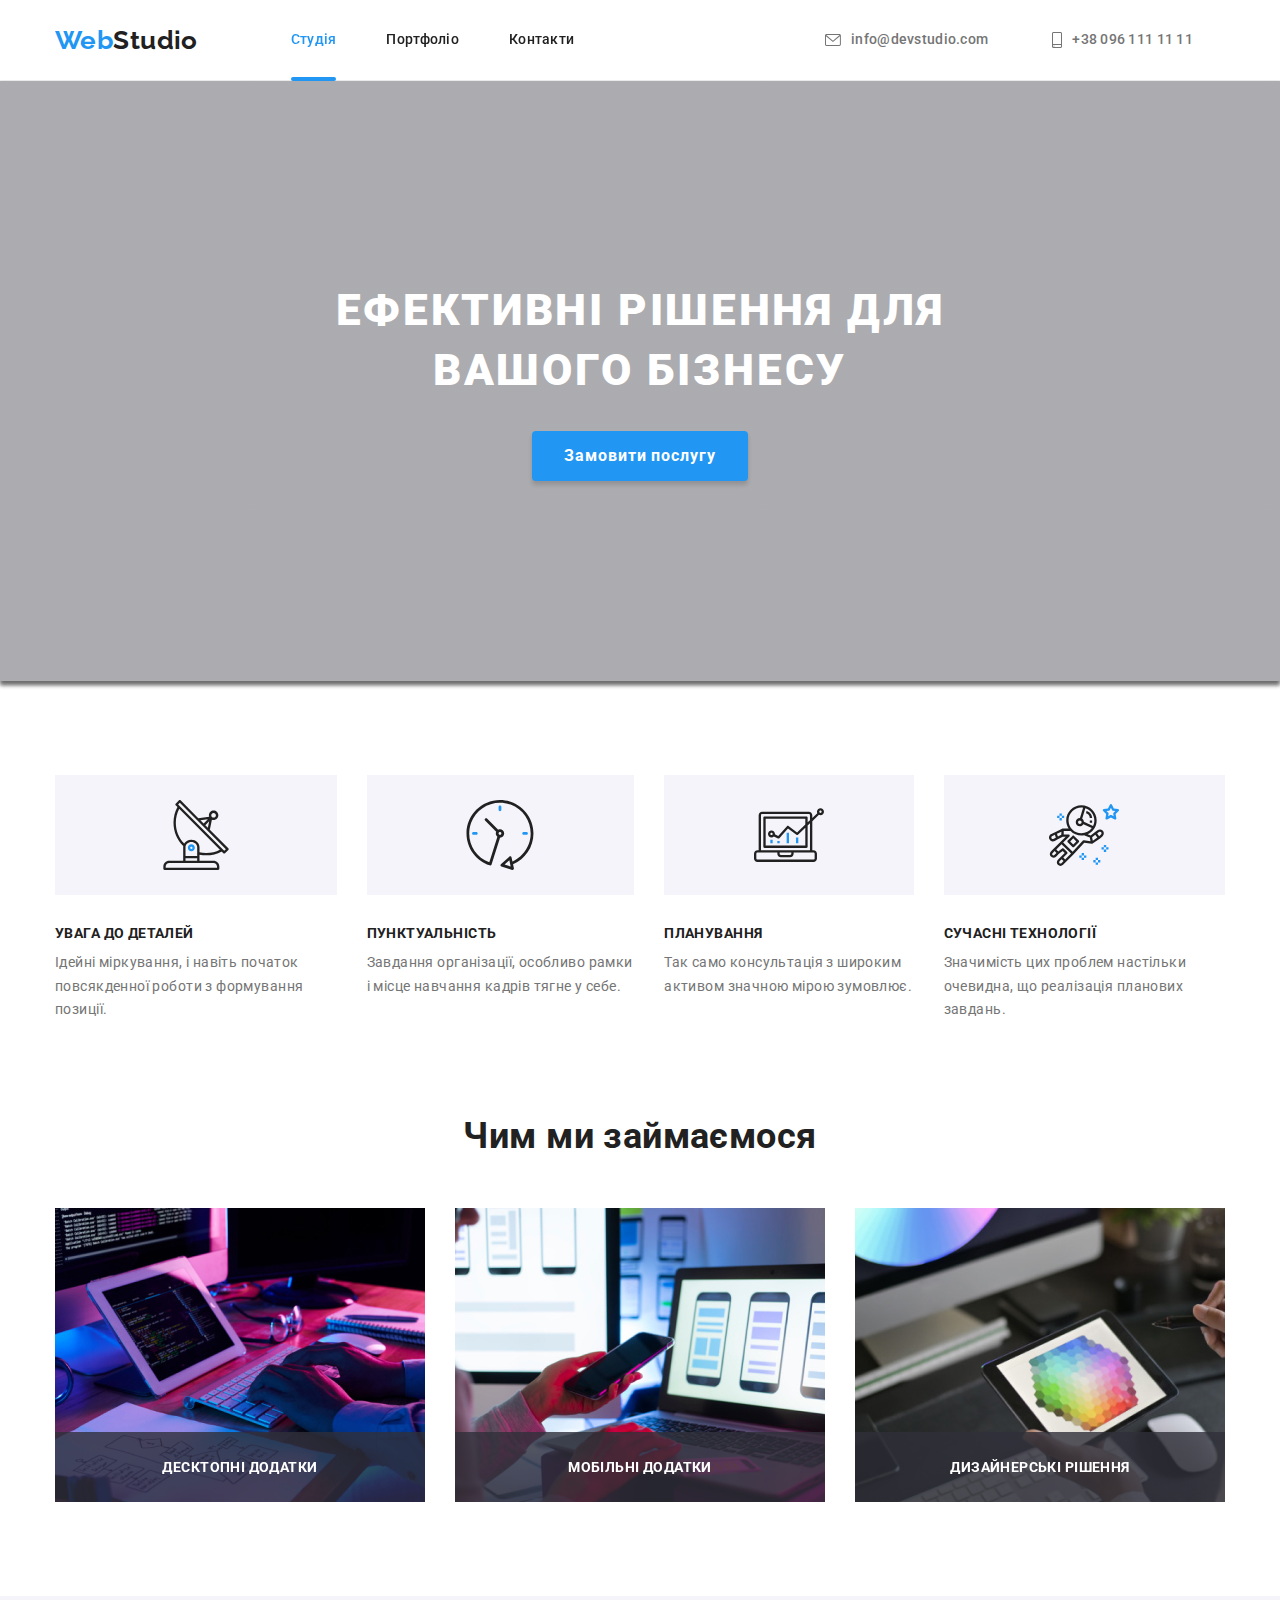
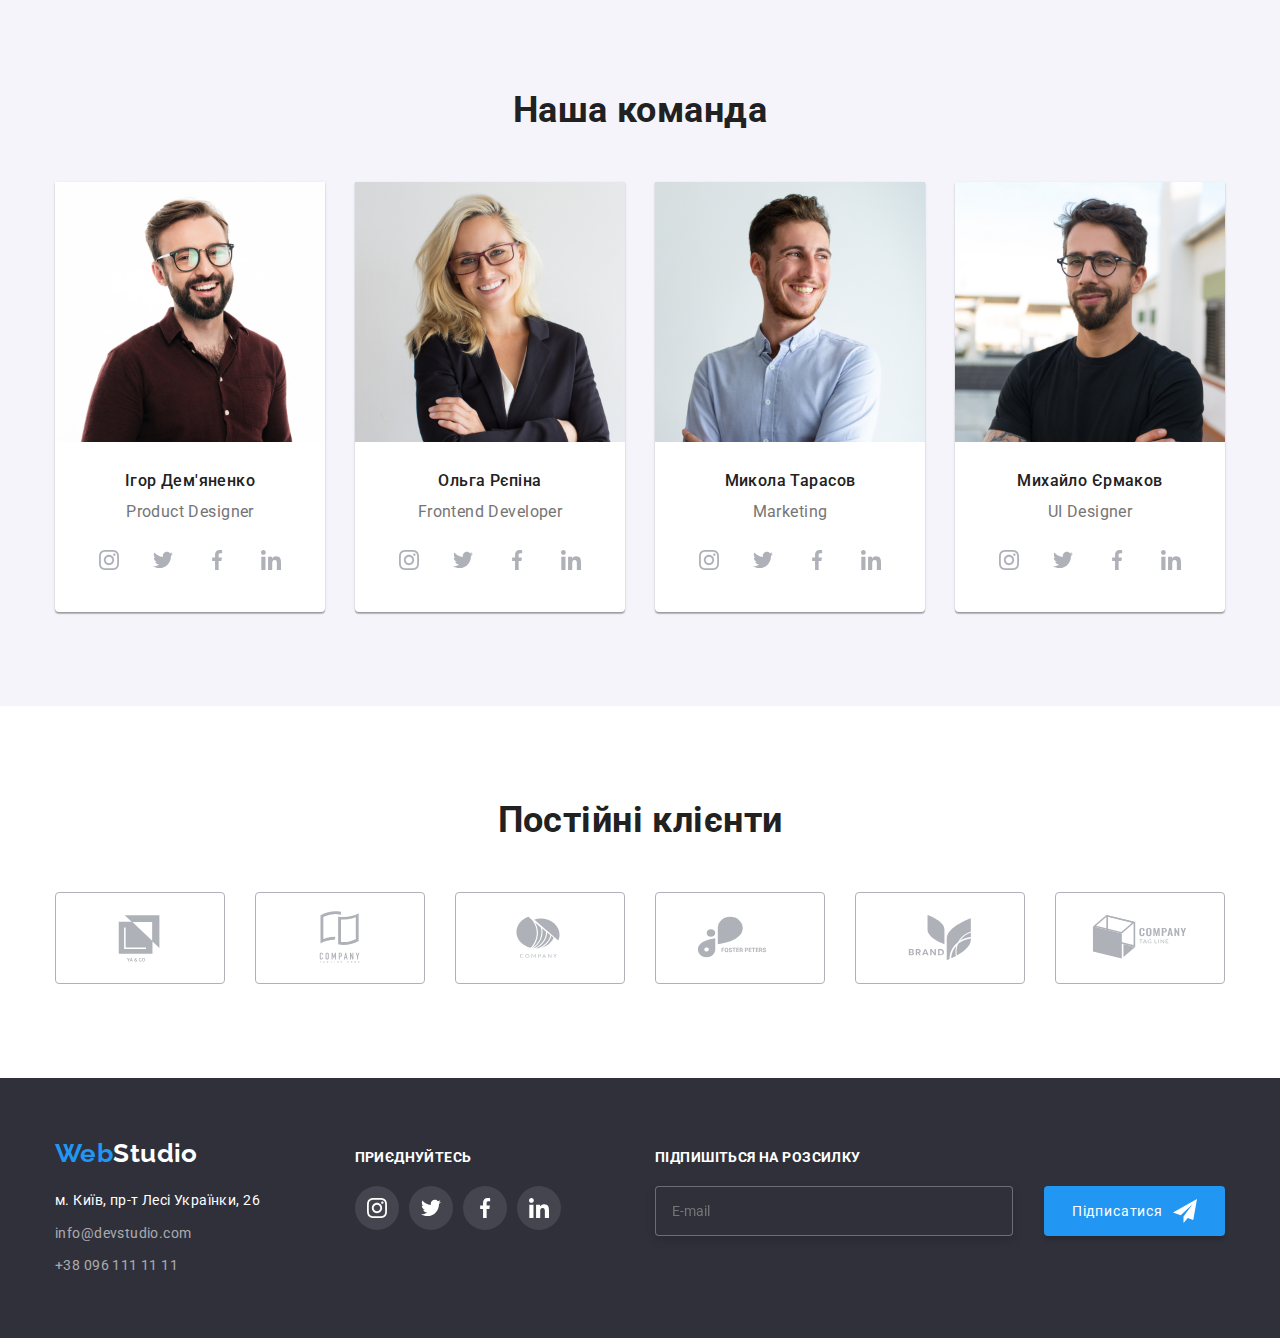
==== commit 895e8349: "fixes_hw_8" ====
--- a/index.html
+++ b/index.html
@@ -466,17 +466,17 @@
                     </ul>
                 </div>
 
-                <div class="subscribe-form__block">
-                    <p class="subscribe-form__text">Підпишіться на розсилку</p>
+                <div class="subscribe-footer__block">
+                    <p class="subscribe-footer__text">Підпишіться на розсилку</p>
                     
                     <form class="subscribe-footer__form">
-                        <label for="subscribe-email">
-                            <input class="subscribe-form__input" type="email" placeholder="E-mail" id="subscribe-email" required>
+                        <label class="subscribe-footer__label" for="subscribe-email">
+                            <input class="subscribe-footer__input" type="email" placeholder="E-mail" id="subscribe-email" required>
                         </label>
                         
-                            <button class="subscribe-form__btn" type="submit">
+                            <button class="subscribe-footer__btn" type="submit">
                                 Підписатися
-                                <svg class="subscribe-btn__icon">
+                                <svg class="subscribe-footer__icon">
                                     <use href="./img/symbol-defs.svg#icon-send"></use>
                                 </svg>
                             </button>
--- a/css/main.min.css
+++ b/css/main.min.css
@@ -1 +1 @@
-:root{--white-color: #FFFFFF;--black-color: #212121;--brand-color: #2196F3;--grey-color: #757575;--dark-grey-color: #2F303A;--snow-color: #F5F4FA;--footer-color: #2F303A;--border-cards-color: #EEEEEE;--svg-color: #AFB1B8;--icons-footer-bg: rgba(255, 255, 255, 0.1);--bg-color-decisions: #C4C4C4}:root{--timing-function: cubic-bezier(0.4, 0, 0.2, 1)}:root{--main-font: "Roboto", sans-serif;--logo-font: "Raleway", sans-serif}:root{--min-mobile-size: min-width: 320px;--max-mobile-size: max-width: 767px;--min-tablet-size: min-width: 768px;--max-tablet-size: max-width: 1599px}body{font-family:var(--main-font);color:var(--white-color);letter-spacing:.03em;font-size:14px}a{color:var(--black-color);text-decoration:none}h1,h2,h3,h4,h5,h6,p{margin:0}img{display:block;max-width:100%;height:auto}ul{list-style:none;margin:0;padding:0}.section{padding:94px 0}@media screen and (min-width: 320px)and (max-width: 767px){.section{padding:60px 0}}.container{width:1200px;margin:0 auto;padding:0 15px}@media screen and (min-width: 320px)and (max-width: 767px){.container{max-width:100%}}@media screen and (min-width: 768px)and (max-width: 1199px){.container{padding:0 15px;width:100%}}.row{display:-webkit-box;display:-ms-flexbox;display:flex;-webkit-box-align:center;-ms-flex-align:center;align-items:center}@media screen and (min-width: 320px)and (max-width: 767px){.row{width:100%}}.current{color:var(--brand-color);position:relative}.current::before{content:"";left:0;top:45px;position:absolute;background:#2196f3;border-radius:2px;display:block;height:4px;width:100%}.current-mobile{color:var(--brand-color)}.header{border-bottom:1px solid #ececec}@media screen and (min-width: 320px)and (max-width: 767px){.header{position:relative}}.header-mobile__icon{display:none}@media screen and (min-width: 320px)and (max-width: 767px){.header-mobile__icon{width:24px;height:16px;display:inline-block;margin-left:auto}.header-mobile__icon:hover,.header-mobile__icon:focus{fill:var(--brand-color)}}.header-logo__headline{color:var(--black-color)}.logo{font-family:var(--logo-font);font-style:normal;font-weight:700;font-size:26px;line-height:1.19;color:var(--brand-color)}@media screen and (min-width: 320px)and (max-width: 767px){.logo{padding:16px 0;font-size:24px}}.header__list{margin-left:93px;display:-webkit-box;display:-ms-flexbox;display:flex;-webkit-box-pack:center;-ms-flex-pack:center;justify-content:center;gap:50px;list-style:none}@media screen and (min-width: 320px)and (max-width: 767px){.header__list{display:none;opacity:0;pointer-events:none}}.header__list .header-list__link{position:relative;display:block;font-weight:500;line-height:1.14;font-size:14px;letter-spacing:.02em;-webkit-transition-property:color;transition-property:color;-webkit-transition-duration:250ms;transition-duration:250ms;-webkit-transition-timing-function:var(--timing-function);transition-timing-function:var(--timing-function)}.header__list .header-list__link:hover,.header__list .header-list__link:focus{color:var(--brand-color)}.header__list .header-list__link:hover::after,.header__list .header-list__link:focus::after{-webkit-transform:scaleX(1);transform:scaleX(1)}.header__list .header-list__link::after{content:"";left:0;top:45px;position:absolute;background:#2196f3;border-radius:2px;display:block;height:4px;width:100%;-webkit-transform:scaleX(0);transform:scaleX(0);-webkit-transition:-webkit-transform 250ms var(--timing-function);transition:-webkit-transform 250ms var(--timing-function);transition:transform 250ms var(--timing-function);transition:transform 250ms var(--timing-function), -webkit-transform 250ms var(--timing-function)}.header-contacts{display:-webkit-box;display:-ms-flexbox;display:flex;margin-left:auto;padding-top:32px;padding-bottom:32px}@media screen and (min-width: 320px)and (max-width: 767px){.header-contacts{display:none}}@media screen and (min-width: 768px)and (max-width: 1199px){.header-contacts{-webkit-box-orient:vertical;-webkit-box-direction:normal;-ms-flex-direction:column;flex-direction:column;gap:10px;padding:21px 0}}.header-contacts .header-contacts__item{display:-webkit-box;display:-ms-flexbox;display:flex;margin:0 32px}@media screen and (min-width: 768px)and (max-width: 1199px){.header-contacts{-webkit-box-orient:vertical;-webkit-box-direction:normal;-ms-flex-direction:column;flex-direction:column}}.header-contacts .header-contacts__icon{margin-right:10px}.header-contacts .header-contacts__link{color:var(--svg-color);display:-webkit-box;display:-ms-flexbox;display:flex;-webkit-box-align:center;-ms-flex-align:center;align-items:center;color:var(--grey-color);font-weight:500;line-height:1.14;letter-spacing:.02em;-webkit-transition-property:color;transition-property:color;-webkit-transition-duration:250ms;transition-duration:250ms;-webkit-transition-timing-function:var(--timing-function);transition-timing-function:var(--timing-function)}.header-contacts .header-contacts__link:hover,.header-contacts .header-contacts__link:focus{color:var(--brand-color)}.header-contacts .icon-envelope{fill:currentColor;width:16px;height:12px}.header-contacts .icon-phone{fill:currentColor;width:10px;height:16px}.hero{margin:0 auto;max-width:1600px;padding:200px 0;background-image:-webkit-gradient(linear, left top, right top, from(rgba(47, 48, 58, 0.4)), to(rgba(47, 48, 58, 0.4))),url("../../img/Img.jpg");background-image:linear-gradient(to right, rgba(47, 48, 58, 0.4), rgba(47, 48, 58, 0.4)),url("../../img/Img.jpg");background-repeat:no-repeat;-webkit-box-shadow:0px 4px 4px rgba(0,0,0,.25),0px 4px 4px rgba(0,0,0,.25),0px 4px 4px rgba(0,0,0,.25);box-shadow:0px 4px 4px rgba(0,0,0,.25),0px 4px 4px rgba(0,0,0,.25),0px 4px 4px rgba(0,0,0,.25)}@media screen and (min-width: 320px)and (max-height: 767px){.hero{background-size:cover;background-position:center;padding:118px 0;width:100%}}@media(min-device-pixel-ratio: 2),(-webkit-min-device-pixel-ratio: 2),(min-resolution: 192dpi),(min-resolution: 2dppx){.hero .box{background-image:url("../../img/Header img_2x.jpg")}}.hero .hero__title{width:696px;margin:0 auto;font-style:normal;font-weight:900;font-size:44px;line-height:1.36;text-align:center;letter-spacing:.06em;text-transform:uppercase}@media screen and (min-width: 320px)and (max-width: 767px){.hero .hero__title{font-size:26px;width:100%}}.hero .hero__btn{display:block;margin:0 auto;margin-top:30px;font-family:var(--main-font);width:216px;height:50px;border:none;background:var(--brand-color);-webkit-box-shadow:0px 4px 4px rgba(0,0,0,.15);box-shadow:0px 4px 4px rgba(0,0,0,.15);border-radius:4px;color:var(--white-color);font-weight:700;font-size:16px;line-height:1.875;letter-spacing:.06em}.hero .hero__btn:hover{cursor:pointer}.features-list{display:-webkit-box;display:-ms-flexbox;display:flex;-webkit-box-pack:space-evenly;-ms-flex-pack:space-evenly;justify-content:space-evenly;color:var(--black-color);gap:30px}@media screen and (min-width: 320px)and (max-width: 767px){.features-list{display:block;text-align:center}}@media screen and (min-width: 767px)and (max-width: 1100px){.features-list{-ms-flex-wrap:wrap;flex-wrap:wrap}}@media screen and (min-width: 320px)and (max-width: 767px){.features-list .features-list__item{margin-top:30px}}@media screen and (min-width: 767px)and (max-width: 1199px){.features-list .features-list__item{width:calc((100% - 60px)/2)}}.features-list .features-list__block{background-color:var(--snow-color);height:120px;display:-webkit-box;display:-ms-flexbox;display:flex;-webkit-box-pack:center;-ms-flex-pack:center;justify-content:center;-webkit-box-align:center;-ms-flex-align:center;align-items:center}.features-list .features-list__title{margin-top:30px;font-size:14px}.features-list .features-list__text{margin-top:10px;font-weight:400;color:var(--grey-color);line-height:1.7}.features-list .features-list__icon{width:70px;height:70px}.overflow{position:fixed;top:0;left:0;width:100%;height:100%;background:rgba(0,0,0,.2);opacity:1;-webkit-transition:opacity 250ms cubic-bezier(0.4, 0, 0.2, 1);transition:opacity 250ms cubic-bezier(0.4, 0, 0.2, 1)}.modal{top:50%;left:50%;-webkit-transform:translate(-50%, -50%);transform:translate(-50%, -50%);position:absolute;max-width:528px;max-height:581px;background:#fff;-webkit-box-shadow:0px 1px 3px rgba(0,0,0,.12),0px 1px 1px rgba(0,0,0,.14),0px 2px 1px rgba(0,0,0,.2);box-shadow:0px 1px 3px rgba(0,0,0,.12),0px 1px 1px rgba(0,0,0,.14),0px 2px 1px rgba(0,0,0,.2);border-radius:4px;padding:40px}@media screen and (min-width: 320px)and (max-width: 1199px){.modal{width:100%;max-height:609px}}.modal .modal__text{margin-bottom:12px;text-align:center;color:var(--black-color);font-weight:700;font-size:20px;line-height:1.15}.modal .modal-close__btn{position:absolute;background:#fff;border:1px solid rgba(0,0,0,.1);width:30px;height:30px;border-radius:50%;display:-webkit-box;display:-ms-flexbox;display:flex;-webkit-box-pack:center;-ms-flex-pack:center;justify-content:center;-webkit-box-align:center;-ms-flex-align:center;align-items:center;padding:0;left:92%;top:8px;cursor:pointer;-webkit-transition-property:color;transition-property:color;-webkit-transition-duration:250ms;transition-duration:250ms;-webkit-transition-timing-function:cubic-bezier(0.4, 0, 0.2, 1);transition-timing-function:cubic-bezier(0.4, 0, 0.2, 1)}.modal .modal-close__btn:focus,.modal .modal-close__btn:hover{color:var(--brand-color)}.modal .modal-close__icon{width:18px;height:18px;fill:currentColor}.modal .modal__btn{display:block;margin:0 auto;margin-top:30px;background-color:var(--brand-color);border-radius:4px;border:none;color:var(--white-color);padding:10px 52px;letter-spacing:.06em;font-weight:700;font-size:16px;line-height:1.87;cursor:pointer;font-family:var(--main-font);-webkit-transition-property:-webkit-box-shadow;transition-property:-webkit-box-shadow;transition-property:box-shadow;transition-property:box-shadow, -webkit-box-shadow;-webkit-transition-duration:250ms;transition-duration:250ms;-webkit-transition-timing-function:cubic-bezier(0.4, 0, 0.2, 1);transition-timing-function:cubic-bezier(0.4, 0, 0.2, 1)}.modal .modal__btn:hover,.modal .modal__btn:focus{-webkit-box-shadow:0px 4px 4px rgba(0,0,0,.15);box-shadow:0px 4px 4px rgba(0,0,0,.15)}.modal-form__label{display:inline-block;margin-top:10px;color:var(--grey-color);font-size:12px}.modal-form__block{margin-top:4px;position:relative}.modal-form__block:focus-within,.modal-form__block:hover{fill:var(--brand-color)}.modal-form__block .modal-form__icon{height:18px;width:18px;position:absolute;top:11px;left:12px;-webkit-transition-property:fill;transition-property:fill;-webkit-transition-duration:250ms;transition-duration:250ms;-webkit-transition-timing-function:cubic-bezier(0.4, 0, 0.2, 1);transition-timing-function:cubic-bezier(0.4, 0, 0.2, 1)}.modal-form__block .modal-form__input{padding-left:42px;border:1px solid rgba(33,33,33,.2);border-radius:4px;width:100%;height:40px;-webkit-transition-property:border,outline;transition-property:border,outline;-webkit-transition-duration:250ms;transition-duration:250ms;-webkit-transition-timing-function:cubic-bezier(0.4, 0, 0.2, 1);transition-timing-function:cubic-bezier(0.4, 0, 0.2, 1)}.modal-form__block .modal-form__input:hover,.modal-form__block .modal-form__input:focus,.modal-form__block .modal-form__input:focus-within{border:1px solid var(--brand-color);outline:none;cursor:pointer}.modal-form__block .modal-form__comment{resize:none;width:100%;height:120px;padding:12px 16px;letter-spacing:.01em;font-size:12px;line-height:1.16;border:1px solid rgba(33,33,33,.2);border-radius:4px;-webkit-transition-property:border,outline,border-radius;transition-property:border,outline,border-radius;-webkit-transition-duration:250ms;transition-duration:250ms;-webkit-transition-timing-function:cubic-bezier(0.4, 0, 0.2, 1);transition-timing-function:cubic-bezier(0.4, 0, 0.2, 1)}.modal-form__block .modal-form__comment::-webkit-input-placeholder{color:rgba(117,117,117,.5)}.modal-form__block .modal-form__comment::-moz-placeholder{color:rgba(117,117,117,.5)}.modal-form__block .modal-form__comment:-ms-input-placeholder{color:rgba(117,117,117,.5)}.modal-form__block .modal-form__comment::-ms-input-placeholder{color:rgba(117,117,117,.5)}.modal-form__block .modal-form__comment::placeholder{color:rgba(117,117,117,.5)}.modal-form__block .modal-form__comment:hover,.modal-form__block .modal-form__comment:focus,.modal-form__block .modal-form__comment:focus-within{border:1px solid var(--brand-color);outline:none;cursor:pointer}.modal-checkbox__block{position:relative;display:-webkit-box;display:-ms-flexbox;display:flex;-webkit-box-pack:center;-ms-flex-pack:center;justify-content:center;-webkit-box-align:center;-ms-flex-align:center;align-items:center;gap:7px;margin-top:20px}.modal-checkbox__block .modal-checkbox__label{color:var(--grey-color);display:-webkit-box;display:-ms-flexbox;display:flex;-webkit-box-align:center;-ms-flex-align:center;align-items:center;gap:7px;line-height:1.71}.modal-checkbox__block .modal-checkbox__label:hover{cursor:pointer}.modal-checkbox__block .modal-checkbox__link{color:var(--brand-color);text-decoration:underline}.modal-checkbox__block .modal-checkbox__input{-webkit-appearance:none;-moz-appearance:none;appearance:none;width:16px;height:15px}.modal-checkbox__block .modal-checkbox__input:checked+.non-checked+.is-checked{fill:var(--white-color);background-color:var(--brand-color);border-radius:2px}.modal-checkbox__block .modal-checkbox__icon{position:absolute;width:16px;height:15px;left:20px;-webkit-transition-property:fill,background-color;transition-property:fill,background-color;-webkit-transition-duration:250ms;transition-duration:250ms;-webkit-transition-timing-function:cubic-bezier(0.4, 0, 0.2, 1);transition-timing-function:cubic-bezier(0.4, 0, 0.2, 1)}.modal-checkbox__block .is-checked{fill:none}.visually-hidden{position:absolute;width:1px;height:1px;margin:-1px;border:0;padding:0;overflow:hidden}.is-hidden{opacity:0;pointer-events:none}.actions{padding-top:0}@media screen and (min-width: 320px)and (max-width: 1199px){.actions{display:none}}.actions .actions__title{font-style:normal;font-size:36px;line-height:1.16;text-align:center;color:var(--black-color)}.actions .actions-list{margin-top:50px;display:-webkit-box;display:-ms-flexbox;display:flex;gap:30px}.actions .actions-list__item{position:relative}.actions .actions-list__text{display:-webkit-box;display:-ms-flexbox;display:flex;-webkit-box-pack:center;-ms-flex-pack:center;justify-content:center;-webkit-box-align:center;-ms-flex-align:center;align-items:center;position:absolute;width:100%;height:70px;bottom:0;background:rgba(47,48,58,.8);font-weight:700;text-transform:uppercase}.team{background:var(--snow-color)}.team .team__title{font-style:normal;font-weight:700;font-size:36px;line-height:1.16;text-align:center;color:var(--black-color)}.team .team-list{display:-webkit-box;display:-ms-flexbox;display:flex;gap:30px;margin-top:50px}@media screen and (min-width: 320px)and (max-width: 767px){.team .team-list{-webkit-box-orient:vertical;-webkit-box-direction:normal;-ms-flex-direction:column;flex-direction:column}}@media screen and (min-width: 768px)and (max-width: 1199px){.team .team-list{-ms-flex-wrap:wrap;flex-wrap:wrap;-webkit-box-pack:space-evenly;-ms-flex-pack:space-evenly;justify-content:space-evenly}}.team .team-list__item{background:var(--white-color);font-size:16px;-webkit-box-shadow:0px 1px 3px rgba(0,0,0,.12),0px 1px 1px rgba(0,0,0,.14),0px 2px 1px rgba(0,0,0,.2);box-shadow:0px 1px 3px rgba(0,0,0,.12),0px 1px 1px rgba(0,0,0,.14),0px 2px 1px rgba(0,0,0,.2);border-radius:0px 0px 4px 4px}@media screen and (min-width: 768px)and (max-width: 1199px){.team .team-list__item{width:calc((100% - 60px)/2)}}.team .team-list__block{padding:30px 0}.team .team-list__title{color:var(--black-color);text-align:center;font-weight:500;font-size:16px;font-family:var(--main-font);line-height:1.18}.team .team-list__text{color:var(--grey-color);line-height:1.35;text-align:center;margin-top:10px;margin-bottom:16px}.team .team-list__icons{display:-webkit-box;display:-ms-flexbox;display:flex;-webkit-box-pack:center;-ms-flex-pack:center;justify-content:center;gap:10px}.team .team-icon{fill:currentColor;width:20px;height:20px}.team .team-icon__link{color:var(--svg-color);display:-webkit-box;display:-ms-flexbox;display:flex;-webkit-box-pack:center;-ms-flex-pack:center;justify-content:center;-webkit-box-align:center;-ms-flex-align:center;align-items:center;height:44px;width:44px;border-radius:50%;-webkit-transition-property:background-color,color;transition-property:background-color,color;-webkit-transition-duration:250ms;transition-duration:250ms;-webkit-transition-timing-function:cubic-bezier(0.4, 0, 0.2, 1);transition-timing-function:cubic-bezier(0.4, 0, 0.2, 1)}.team .team-icon__link:hover,.team .team-icon__link:focus{color:var(--white-color);border-radius:50%;border:1px solid var(--brand-color);background-color:var(--brand-color)}.clients__title{color:var(--black-color);font-size:36px;font-weight:700;font-family:var(--main-font);line-height:1.16;text-align:center}.clients-list{display:-webkit-box;display:-ms-flexbox;display:flex;margin-top:50px;gap:30px}@media screen and (min-width: 320px)and (max-width: 767px){.clients-list{-ms-flex-wrap:wrap;flex-wrap:wrap;gap:calc(30px - 10%);-webkit-box-pack:justify;-ms-flex-pack:justify;justify-content:space-between}}@media screen and (min-width: 768px)and (max-width: 1199px){.clients-list{-ms-flex-wrap:wrap;flex-wrap:wrap;-webkit-box-pack:space-evenly;-ms-flex-pack:space-evenly;justify-content:space-evenly}}.clients-list .clients-list__item{width:170px;height:92px;display:-webkit-box;display:-ms-flexbox;display:flex;-webkit-box-align:center;-ms-flex-align:center;align-items:center}@media screen and (min-width: 320px)and (max-width: 767px){.clients-list .clients-list__item{width:46%}}@media screen and (min-width: 768px)and (max-width: 1199px){.clients-list .clients-list__item{width:calc((100% - 90px)/3)}}.clients-list .clients-list__link{display:-webkit-box;display:-ms-flexbox;display:flex;-webkit-box-align:center;-ms-flex-align:center;align-items:center;-webkit-box-pack:center;-ms-flex-pack:center;justify-content:center;height:100%;width:100%;border:1px solid var(--svg-color);border-radius:4px;color:var(--svg-color);-webkit-transition-property:border,color;transition-property:border,color;-webkit-transition-duration:250ms;transition-duration:250ms;-webkit-transition-timing-function:cubic-bezier(0.4, 0, 0.2, 1);transition-timing-function:cubic-bezier(0.4, 0, 0.2, 1)}.clients-list .clients-list__link:hover,.clients-list .clients-list__link:focus{border-color:var(--brand-color);color:var(--brand-color)}.clients-list .clients-list__icon{fill:currentColor;width:106px;height:60px}.footer{background:var(--footer-color);padding:60px 0}.footer .container{display:-webkit-box;display:-ms-flexbox;display:flex;-webkit-box-pack:justify;-ms-flex-pack:justify;justify-content:space-between;-webkit-box-align:baseline;-ms-flex-align:baseline;align-items:baseline}@media screen and (min-width: 320px)and (max-width: 767px){.footer .container{display:block;text-align:center}}@media screen and (min-width: 768px)and (max-width: 1199px){.footer .container{-ms-flex-wrap:wrap;flex-wrap:wrap;-ms-flex-pack:distribute;justify-content:space-around}}.footer .footer-contacts__block{display:inline-block}.footer .footer-contacts__logo{color:var(--white-color)}.footer .logo{font-family:var(--logo-font);font-style:normal;font-weight:700;font-size:26px;line-height:1.19;color:var(--brand-color)}.footer .footer-address__block{margin-top:20px}.footer .footer-address__text{line-height:1.7;font-style:normal;font-size:14px}.footer .footer-contacts__list{line-height:1.7;font-style:normal}.footer .footer-contacts__item{margin-top:9px}.footer .footer-contacts__link{color:rgba(255,255,255,.6);-webkit-transition-property:color;transition-property:color;-webkit-transition-duration:250ms;transition-duration:250ms;-webkit-transition-timing-function:var(--timing-function);transition-timing-function:var(--timing-function)}.footer .footer-contacts__link:hover,.footer .footer-contacts__link:focus{color:var(--brand-color)}@media screen and (min-width: 320px)and (max-width: 767px){.footer-subscribe__block{margin:60px 0}}.footer-subscribe__text{text-transform:uppercase;font-weight:700;line-height:1.14;letter-spacing:.03em}@media screen and (min-width: 320px)and (max-width: 767px){.footer-subscribe__text{text-align:center}}.footer-subscribe__list{display:-webkit-box;display:-ms-flexbox;display:flex;-webkit-box-pack:center;-ms-flex-pack:center;justify-content:center;gap:10px;margin-top:20px}.footer-subscribe__list .footer-subscribe__link{background-color:var(--icons-footer-bg);display:-webkit-box;display:-ms-flexbox;display:flex;-webkit-box-pack:center;-ms-flex-pack:center;justify-content:center;-webkit-box-align:center;-ms-flex-align:center;align-items:center;height:44px;width:44px;border-radius:50%;-webkit-transition-property:background-color,color;transition-property:background-color,color;-webkit-transition-duration:250ms;transition-duration:250ms;-webkit-transition-timing-function:cubic-bezier(0.4, 0, 0.2, 1);transition-timing-function:cubic-bezier(0.4, 0, 0.2, 1)}.footer-subscribe__list .footer-subscribe__link:hover,.footer-subscribe__list .footer-subscribe__link:focus{color:var(--white-color);border-radius:50%;border:1px solid var(--brand-color);background-color:var(--brand-color)}.footer-subscribe__list .footer-subscribe__icon{width:20px;height:20px;fill:var(--white-color)}@media screen and (min-width: 768px)and (max-width: 1199px){.subscribe-form__block{margin-top:60px;text-align:center;width:calc((100% - 300px)/1)}}.subscribe-form__block .subscribe-form__text{font-weight:700;text-transform:uppercase;line-height:1.14}.subscribe-form__block .subscribe-footer__form{display:-webkit-box;display:-ms-flexbox;display:flex;margin-top:20px}@media screen and (min-width: 320px)and (max-width: 767px){.subscribe-form__block .subscribe-footer__form{display:block}}@media screen and (min-width: 768px)and (max-width: 1199px){.subscribe-form__block .subscribe-footer__form{-webkit-box-orient:vertical;-webkit-box-direction:normal;-ms-flex-direction:column;flex-direction:column;-webkit-box-align:center;-ms-flex-align:center;align-items:center;gap:20px}}.subscribe-form__block .subscribe-form__input{width:358px;height:50px;border:1px solid rgba(255,255,255,.3);-webkit-filter:drop-shadow(0px 4px 4px rgba(0, 0, 0, 0.15));filter:drop-shadow(0px 4px 4px rgba(0, 0, 0, 0.15));border-radius:4px;background-color:var(--footer-color);outline:none;padding-left:16px;color:rgba(255,255,255,.3)}@media screen and (max-width: 480px)and (max-width: 767px){.subscribe-form__block .subscribe-form__input{width:100%}}.subscribe-form__block .subscribe-form__btn{display:-webkit-box;display:-ms-flexbox;display:flex;-webkit-box-pack:center;-ms-flex-pack:center;justify-content:center;-webkit-box-align:center;-ms-flex-align:center;align-items:center;gap:10px;margin-left:12px;letter-spacing:.06em;border:none;width:200px;height:50px;background:#2196f3;-webkit-box-shadow:0px 4px 4px rgba(0,0,0,.15);box-shadow:0px 4px 4px rgba(0,0,0,.15);border-radius:4px;color:var(--white-color);cursor:pointer}@media screen and (min-width: 320px)and (max-width: 767px){.subscribe-form__block .subscribe-form__btn{margin:0 auto;margin-top:20px}}.subscribe-form__block .subscribe-btn__icon{width:24px;height:24px;fill:var(--white-color)}.portfolio-list__btn{display:-webkit-box;display:-ms-flexbox;display:flex;-webkit-box-pack:center;-ms-flex-pack:center;justify-content:center;gap:8px}@media screen and (min-width: 320px)and (max-width: 767px){.portfolio-list__btn{-webkit-box-pack:start;-ms-flex-pack:start;justify-content:flex-start;-ms-flex-wrap:wrap;flex-wrap:wrap}}.portfolio-list__btn .portfolio-item__btn{background-color:var(--snow-color);border-radius:4px;padding:8px 22px;color:var(--black-color);font-family:var(--main-font);font-weight:500;font-size:16px;border:none;line-height:1.625;letter-spacing:.03em;cursor:pointer;-webkit-transition-property:background-color,color,-webkit-box-shadow;transition-property:background-color,color,-webkit-box-shadow;transition-property:background-color,color,box-shadow;transition-property:background-color,color,box-shadow,-webkit-box-shadow;-webkit-transition-duration:250ms;transition-duration:250ms;-webkit-transition-timing-function:cubic-bezier(0.4, 0, 0.2, 1);transition-timing-function:cubic-bezier(0.4, 0, 0.2, 1)}.portfolio-list__btn .portfolio-item__btn:hover,.portfolio-list__btn .portfolio-item__btn:focus{background:var(--brand-color);color:var(--white-color);-webkit-box-shadow:0px 3px 1px rgba(0,0,0,.1),0px 1px 2px rgba(0,0,0,.08),0px 2px 2px rgba(0,0,0,.12);box-shadow:0px 3px 1px rgba(0,0,0,.1),0px 1px 2px rgba(0,0,0,.08),0px 2px 2px rgba(0,0,0,.12)}.portfolio-cards__list{display:-webkit-box;display:-ms-flexbox;display:flex;-ms-flex-wrap:wrap;flex-wrap:wrap;gap:30px;margin-top:50px}@media screen and (min-width: 320px)and (max-width: 767px){.portfolio-cards__list{-webkit-box-pack:center;-ms-flex-pack:center;justify-content:center}}@media screen and (min-width: 768px)and (max-width: 1199px){.portfolio-cards__list{-webkit-box-pack:center;-ms-flex-pack:center;justify-content:center}}.portfolio-cards__list .portfolio-cards__link{display:inline-block;-webkit-transition-property:-webkit-box-shadow;transition-property:-webkit-box-shadow;transition-property:box-shadow;transition-property:box-shadow, -webkit-box-shadow;-webkit-transition-duration:250ms;transition-duration:250ms;-webkit-transition-timing-function:cubic-bezier(0.4, 0, 0.2, 1);transition-timing-function:cubic-bezier(0.4, 0, 0.2, 1)}.portfolio-cards__list .portfolio-cards__link:hover,.portfolio-cards__list .portfolio-cards__link:focus{-webkit-box-shadow:0px 1px 1px rgba(0,0,0,.12),0px 4px 4px rgba(0,0,0,.06),1px 4px 6px rgba(0,0,0,.16);box-shadow:0px 1px 1px rgba(0,0,0,.12),0px 4px 4px rgba(0,0,0,.06),1px 4px 6px rgba(0,0,0,.16)}.portfolio-cards__list .portfolio-cards__link:hover .portfolio-cards__overlay,.portfolio-cards__list .portfolio-cards__link:focus .portfolio-cards__overlay{-webkit-transform:translateY(0);transform:translateY(0)}.portfolio-cards__list .portfolio-item__wrap{overflow:hidden;position:relative}.portfolio-cards__list .portfolio-cards__overlay{position:absolute;top:0;left:0;margin-top:1px;padding:63px 24px;color:var(--white-color);width:370px;height:294px;background-color:rgba(33,150,243,.9);-webkit-transform:translateY(100%);transform:translateY(100%);-webkit-transition:-webkit-transform 250ms cubic-bezier(0.4, 0, 0.2, 1);transition:-webkit-transform 250ms cubic-bezier(0.4, 0, 0.2, 1);transition:transform 250ms cubic-bezier(0.4, 0, 0.2, 1);transition:transform 250ms cubic-bezier(0.4, 0, 0.2, 1), -webkit-transform 250ms cubic-bezier(0.4, 0, 0.2, 1)}.portfolio-cards__list .portfolio-overlay__text{font-size:18px;line-height:1.55}.portfolio-cards__list .portfolio-item__block{padding:20px 24px;border-left:1px solid var(--border-cards-color);border-right:1px solid var(--border-cards-color);border-bottom:1px solid var(--border-cards-color)}.portfolio-cards__list .portfolio-item__header{font-weight:700;font-size:18px;color:var(--black-color);letter-spacing:.06em;line-height:2}.portfolio-cards__list .portfolio-item__text{margin-top:4px;font-size:16px;color:var(--grey-color);line-height:1.8}.header-mobile{position:absolute;top:0;left:0;width:100%;max-height:796px;padding:48px 40px;background-color:var(--white-color);overflow:hidden;-webkit-transition:opacity 250ms cubic-bezier(0.4, 0, 0.2, 1);transition:opacity 250ms cubic-bezier(0.4, 0, 0.2, 1)}.header-mobile .header-mobile__icon-close{position:absolute;top:20px;right:20px;width:18px;height:18px}.header-mobile .header-mobile__icon-close:hover,.header-mobile .header-mobile__icon-close:focus{fill:var(--brand-color)}.header-mobile__list{display:-webkit-box;display:-ms-flexbox;display:flex;-webkit-box-orient:vertical;-webkit-box-direction:normal;-ms-flex-direction:column;flex-direction:column;gap:35px}.header-mobile__list .header-mobile__list-link{font-weight:500;font-size:40px;letter-spacing:.02em;line-height:1.17}.header-mobile__list .header-mobile__list-link:hover,.header-mobile__list .header-mobile__list-link:focus{color:var(--brand-color)}.header-mobile__contacts{margin-top:302px}.header-mobile__contacts-item{font-weight:500;font-size:34px}.header-mobile__contacts-item .header-mobile__contacts-link{color:var(--brand-color);line-height:1.17}.header-mobile__contacts-item:last-child{font-size:24px;margin-top:32px}.header-mobile__contacts-item:last-child .header-mobile__contacts-link{color:var(--grey-color)}.header-mobile__social{display:-webkit-box;display:-ms-flexbox;display:flex;-webkit-box-pack:start;-ms-flex-pack:start;justify-content:flex-start;-ms-flex-wrap:wrap;flex-wrap:wrap;gap:10px;margin-top:64px}.header-mobile__social-item:not(:last-child){padding-right:10px;border-right:1px solid rgba(33,33,33,.2)}.header-mobile__social-item .header-mobile__social-link{color:var(--brand-color);font-weight:500;font-size:18px;line-height:1.22}/*# sourceMappingURL=main.min.css.map */+:root{--white-color: #FFFFFF;--black-color: #212121;--brand-color: #2196F3;--grey-color: #757575;--dark-grey-color: #2F303A;--snow-color: #F5F4FA;--footer-color: #2F303A;--border-cards-color: #EEEEEE;--svg-color: #AFB1B8;--icons-footer-bg: rgba(255, 255, 255, 0.1);--bg-color-decisions: #C4C4C4}:root{--timing-function: cubic-bezier(0.4, 0, 0.2, 1)}:root{--main-font: "Roboto", sans-serif;--logo-font: "Raleway", sans-serif}:root{--min-mobile-size: min-width: 320px;--max-mobile-size: max-width: 767px;--min-tablet-size: min-width: 768px;--max-tablet-size: max-width: 1599px}body{font-family:var(--main-font);color:var(--white-color);letter-spacing:.03em;font-size:14px}a{color:var(--black-color);text-decoration:none}h1,h2,h3,h4,h5,h6,p{margin:0}img{display:block;max-width:100%;height:auto}ul{list-style:none;margin:0;padding:0}.section{padding:94px 0}@media screen and (min-width: 320px)and (max-width: 767px){.section{padding:60px 0}}@media screen and (min-width: 768px)and (max-width: 1199px){.section{padding:60px 0}}.container{width:1200px;margin:0 auto;padding:0 15px}@media screen and (min-width: 320px)and (max-width: 767px){.container{max-width:100%}}@media screen and (min-width: 768px)and (max-width: 1199px){.container{padding:0 15px;width:100%}}.row{display:-webkit-box;display:-ms-flexbox;display:flex;-webkit-box-align:center;-ms-flex-align:center;align-items:center}@media screen and (min-width: 320px)and (max-width: 767px){.row{width:100%}}.current{color:var(--brand-color);position:relative}.current::before{content:"";left:0;top:45px;position:absolute;background:#2196f3;border-radius:2px;display:block;height:4px;width:100%}.current-mobile{color:var(--brand-color)}.header{border-bottom:1px solid #ececec}@media screen and (min-width: 320px)and (max-width: 767px){.header{position:relative}}.header-mobile__icon{display:none}@media screen and (min-width: 320px)and (max-width: 767px){.header-mobile__icon{width:24px;height:16px;display:inline-block;margin-left:auto}.header-mobile__icon:hover,.header-mobile__icon:focus{fill:var(--brand-color)}}.header-logo__headline{color:var(--black-color)}.logo{font-family:var(--logo-font);font-style:normal;font-weight:700;font-size:26px;line-height:1.19;color:var(--brand-color)}@media screen and (min-width: 320px)and (max-width: 767px){.logo{padding:16px 0;font-size:24px}}.header__list{margin-left:93px;display:-webkit-box;display:-ms-flexbox;display:flex;-webkit-box-pack:center;-ms-flex-pack:center;justify-content:center;gap:50px;list-style:none}@media screen and (min-width: 320px)and (max-width: 767px){.header__list{display:none;opacity:0;pointer-events:none}}.header__list .header-list__link{position:relative;display:block;font-weight:500;line-height:1.14;font-size:14px;letter-spacing:.02em;-webkit-transition-property:color;transition-property:color;-webkit-transition-duration:250ms;transition-duration:250ms;-webkit-transition-timing-function:var(--timing-function);transition-timing-function:var(--timing-function)}.header__list .header-list__link:hover,.header__list .header-list__link:focus{color:var(--brand-color)}.header__list .header-list__link:hover::after,.header__list .header-list__link:focus::after{-webkit-transform:scaleX(1);transform:scaleX(1)}.header__list .header-list__link::after{content:"";left:0;top:45px;position:absolute;background:#2196f3;border-radius:2px;display:block;height:4px;width:100%;-webkit-transform:scaleX(0);transform:scaleX(0);-webkit-transition:-webkit-transform 250ms var(--timing-function);transition:-webkit-transform 250ms var(--timing-function);transition:transform 250ms var(--timing-function);transition:transform 250ms var(--timing-function), -webkit-transform 250ms var(--timing-function)}.header-contacts{display:-webkit-box;display:-ms-flexbox;display:flex;margin-left:auto;padding-top:32px;padding-bottom:32px}@media screen and (min-width: 320px)and (max-width: 767px){.header-contacts{display:none}}@media screen and (min-width: 768px)and (max-width: 1199px){.header-contacts{-webkit-box-orient:vertical;-webkit-box-direction:normal;-ms-flex-direction:column;flex-direction:column;gap:10px;padding:21px 0}}.header-contacts .header-contacts__item{display:-webkit-box;display:-ms-flexbox;display:flex;margin:0 32px}@media screen and (min-width: 768px)and (max-width: 1199px){.header-contacts{-webkit-box-orient:vertical;-webkit-box-direction:normal;-ms-flex-direction:column;flex-direction:column}}.header-contacts .header-contacts__icon{margin-right:10px}.header-contacts .header-contacts__link{color:var(--svg-color);display:-webkit-box;display:-ms-flexbox;display:flex;-webkit-box-align:center;-ms-flex-align:center;align-items:center;color:var(--grey-color);font-weight:500;line-height:1.14;letter-spacing:.02em;-webkit-transition-property:color;transition-property:color;-webkit-transition-duration:250ms;transition-duration:250ms;-webkit-transition-timing-function:var(--timing-function);transition-timing-function:var(--timing-function)}.header-contacts .header-contacts__link:hover,.header-contacts .header-contacts__link:focus{color:var(--brand-color)}.header-contacts .icon-envelope{fill:currentColor;width:16px;height:12px}.header-contacts .icon-phone{fill:currentColor;width:10px;height:16px}.hero{margin:0 auto;max-width:1600px;padding:200px 0;background-image:-webkit-gradient(linear, left top, right top, from(rgba(47, 48, 58, 0.4)), to(rgba(47, 48, 58, 0.4))),url("../img/Img.jpg");background-image:linear-gradient(to right, rgba(47, 48, 58, 0.4), rgba(47, 48, 58, 0.4)),url("../img/Img.jpg");background-repeat:no-repeat;-webkit-box-shadow:0px 4px 4px rgba(0,0,0,.25),0px 4px 4px rgba(0,0,0,.25),0px 4px 4px rgba(0,0,0,.25);box-shadow:0px 4px 4px rgba(0,0,0,.25),0px 4px 4px rgba(0,0,0,.25),0px 4px 4px rgba(0,0,0,.25)}@media screen and (min-width: 320px)and (max-height: 767px){.hero{background-size:cover;background-position:center;padding:118px 0;height:400px;max-height:480px}}@media(min-device-pixel-ratio: 2),(-webkit-min-device-pixel-ratio: 2),(min-resolution: 192dpi),(min-resolution: 2dppx){.hero .box{background-image:url("../img/Header img_2x.jpg")}}.hero .hero__title{width:696px;margin:0 auto;font-style:normal;font-weight:900;font-size:44px;line-height:1.36;text-align:center;letter-spacing:.06em;text-transform:uppercase}@media screen and (min-width: 320px)and (max-width: 767px){.hero .hero__title{font-size:26px;width:100%}}.hero .hero__btn{display:block;margin:0 auto;margin-top:30px;font-family:var(--main-font);width:216px;height:50px;border:none;background:var(--brand-color);-webkit-box-shadow:0px 4px 4px rgba(0,0,0,.15);box-shadow:0px 4px 4px rgba(0,0,0,.15);border-radius:4px;color:var(--white-color);font-weight:700;font-size:16px;line-height:1.875;letter-spacing:.06em}.hero .hero__btn:hover{cursor:pointer}.features-list{display:-webkit-box;display:-ms-flexbox;display:flex;-webkit-box-pack:space-evenly;-ms-flex-pack:space-evenly;justify-content:space-evenly;color:var(--black-color);gap:30px}@media screen and (min-width: 320px)and (max-width: 767px){.features-list{display:block}}@media screen and (min-width: 767px)and (max-width: 1100px){.features-list{-ms-flex-wrap:wrap;flex-wrap:wrap}}@media screen and (min-width: 320px)and (max-width: 767px){.features-list .features-list__item{margin-top:30px}}@media screen and (min-width: 767px)and (max-width: 1199px){.features-list .features-list__item{width:calc((100% - 60px)/2)}}.features-list .features-list__block{background-color:var(--snow-color);height:120px;display:-webkit-box;display:-ms-flexbox;display:flex;-webkit-box-pack:center;-ms-flex-pack:center;justify-content:center;-webkit-box-align:center;-ms-flex-align:center;align-items:center}.features-list .features-list__title{margin-top:30px;font-size:14px}@media screen and (min-width: 0px)and (max-width: 767px){.features-list .features-list__title{text-align:center}}.features-list .features-list__text{margin-top:10px;font-weight:400;color:var(--grey-color);line-height:1.7}.features-list .features-list__icon{width:70px;height:70px}.overflow{position:fixed;top:0;left:0;width:100%;height:100%;background:rgba(0,0,0,.2);opacity:1;-webkit-transition:opacity 250ms cubic-bezier(0.4, 0, 0.2, 1);transition:opacity 250ms cubic-bezier(0.4, 0, 0.2, 1)}.modal{top:50%;left:50%;-webkit-transform:translate(-50%, -50%);transform:translate(-50%, -50%);position:absolute;max-width:528px;max-height:581px;background:#fff;-webkit-box-shadow:0px 1px 3px rgba(0,0,0,.12),0px 1px 1px rgba(0,0,0,.14),0px 2px 1px rgba(0,0,0,.2);box-shadow:0px 1px 3px rgba(0,0,0,.12),0px 1px 1px rgba(0,0,0,.14),0px 2px 1px rgba(0,0,0,.2);border-radius:4px;padding:40px}@media screen and (min-width: 320px)and (max-width: 1199px){.modal{width:100%;max-height:609px}}.modal .modal__text{margin-bottom:12px;text-align:center;color:var(--black-color);font-weight:700;font-size:20px;line-height:1.15}.modal .modal-close__btn{position:absolute;background:#fff;border:1px solid rgba(0,0,0,.1);width:30px;height:30px;border-radius:50%;display:-webkit-box;display:-ms-flexbox;display:flex;-webkit-box-pack:center;-ms-flex-pack:center;justify-content:center;-webkit-box-align:center;-ms-flex-align:center;align-items:center;padding:0;left:92%;top:8px;cursor:pointer;-webkit-transition-property:color;transition-property:color;-webkit-transition-duration:250ms;transition-duration:250ms;-webkit-transition-timing-function:cubic-bezier(0.4, 0, 0.2, 1);transition-timing-function:cubic-bezier(0.4, 0, 0.2, 1)}.modal .modal-close__btn:focus,.modal .modal-close__btn:hover{color:var(--brand-color)}.modal .modal-close__icon{width:18px;height:18px;fill:currentColor}.modal .modal__btn{display:block;margin:0 auto;margin-top:30px;background-color:var(--brand-color);border-radius:4px;border:none;color:var(--white-color);padding:10px 52px;letter-spacing:.06em;font-weight:700;font-size:16px;line-height:1.87;cursor:pointer;font-family:var(--main-font);-webkit-transition-property:-webkit-box-shadow;transition-property:-webkit-box-shadow;transition-property:box-shadow;transition-property:box-shadow, -webkit-box-shadow;-webkit-transition-duration:250ms;transition-duration:250ms;-webkit-transition-timing-function:cubic-bezier(0.4, 0, 0.2, 1);transition-timing-function:cubic-bezier(0.4, 0, 0.2, 1)}.modal .modal__btn:hover,.modal .modal__btn:focus{-webkit-box-shadow:0px 4px 4px rgba(0,0,0,.15);box-shadow:0px 4px 4px rgba(0,0,0,.15)}@media screen and (min-width: 0px)and (max-width: 400px){.modal .modal__btn{margin-top:auto}}.modal-form__label{display:inline-block;margin-top:10px;color:var(--grey-color);font-size:12px}.modal-form__block{margin-top:4px;position:relative}.modal-form__block:focus-within,.modal-form__block:hover{fill:var(--brand-color)}.modal-form__block .modal-form__icon{height:18px;width:18px;position:absolute;top:11px;left:12px;-webkit-transition-property:fill;transition-property:fill;-webkit-transition-duration:250ms;transition-duration:250ms;-webkit-transition-timing-function:cubic-bezier(0.4, 0, 0.2, 1);transition-timing-function:cubic-bezier(0.4, 0, 0.2, 1)}.modal-form__block .modal-form__input{padding-left:42px;border:1px solid rgba(33,33,33,.2);border-radius:4px;width:100%;height:40px;-webkit-transition-property:border,outline;transition-property:border,outline;-webkit-transition-duration:250ms;transition-duration:250ms;-webkit-transition-timing-function:cubic-bezier(0.4, 0, 0.2, 1);transition-timing-function:cubic-bezier(0.4, 0, 0.2, 1)}.modal-form__block .modal-form__input:hover,.modal-form__block .modal-form__input:focus,.modal-form__block .modal-form__input:focus-within{border:1px solid var(--brand-color);outline:none;cursor:pointer}.modal-form__block .modal-form__comment{resize:none;width:100%;height:120px;padding:12px 16px;letter-spacing:.01em;font-size:12px;line-height:1.16;border:1px solid rgba(33,33,33,.2);border-radius:4px;-webkit-transition-property:border,outline,border-radius;transition-property:border,outline,border-radius;-webkit-transition-duration:250ms;transition-duration:250ms;-webkit-transition-timing-function:cubic-bezier(0.4, 0, 0.2, 1);transition-timing-function:cubic-bezier(0.4, 0, 0.2, 1)}.modal-form__block .modal-form__comment::-webkit-input-placeholder{color:rgba(117,117,117,.5)}.modal-form__block .modal-form__comment::-moz-placeholder{color:rgba(117,117,117,.5)}.modal-form__block .modal-form__comment:-ms-input-placeholder{color:rgba(117,117,117,.5)}.modal-form__block .modal-form__comment::-ms-input-placeholder{color:rgba(117,117,117,.5)}.modal-form__block .modal-form__comment::placeholder{color:rgba(117,117,117,.5)}.modal-form__block .modal-form__comment:hover,.modal-form__block .modal-form__comment:focus,.modal-form__block .modal-form__comment:focus-within{border:1px solid var(--brand-color);outline:none;cursor:pointer}.modal-checkbox__block{position:relative;display:-webkit-box;display:-ms-flexbox;display:flex;-webkit-box-pack:center;-ms-flex-pack:center;justify-content:center;-webkit-box-align:center;-ms-flex-align:center;align-items:center;gap:7px;margin-top:20px}@media screen and (min-width: 0px)and (max-width: 400px){.modal-checkbox__block{margin-top:auto}}.modal-checkbox__block .modal-checkbox__label{color:var(--grey-color);display:-webkit-box;display:-ms-flexbox;display:flex;-webkit-box-align:center;-ms-flex-align:center;align-items:center;gap:7px;line-height:1.71}.modal-checkbox__block .modal-checkbox__label:hover{cursor:pointer}@media screen and (min-width: 0px)and (max-width: 767px){.modal-checkbox__block .modal-checkbox__label{line-height:1.2}}.modal-checkbox__block .modal-checkbox__link{color:var(--brand-color);text-decoration:underline}.modal-checkbox__block .modal-checkbox__input{-webkit-appearance:none;-moz-appearance:none;appearance:none;width:16px;height:15px}.modal-checkbox__block .modal-checkbox__input:checked+.non-checked+.is-checked{fill:var(--white-color);background-color:var(--brand-color);border-radius:2px}.modal-checkbox__block .modal-checkbox__icon{position:absolute;width:16px;height:15px;left:20px;-webkit-transition-property:fill,background-color;transition-property:fill,background-color;-webkit-transition-duration:250ms;transition-duration:250ms;-webkit-transition-timing-function:cubic-bezier(0.4, 0, 0.2, 1);transition-timing-function:cubic-bezier(0.4, 0, 0.2, 1)}@media screen and (min-width: 0px)and (max-width: 550px){.modal-checkbox__block .modal-checkbox__icon{left:0}}.modal-checkbox__block .is-checked{fill:none}.visually-hidden{position:absolute;width:1px;height:1px;margin:-1px;border:0;padding:0;overflow:hidden}.is-hidden{opacity:0;pointer-events:none}.actions{padding-top:0}@media screen and (min-width: 320px)and (max-width: 1199px){.actions{display:none}}.actions .actions__title{font-style:normal;font-size:36px;line-height:1.16;text-align:center;color:var(--black-color)}.actions .actions-list{margin-top:50px;display:-webkit-box;display:-ms-flexbox;display:flex;gap:30px}.actions .actions-list__item{position:relative}.actions .actions-list__text{display:-webkit-box;display:-ms-flexbox;display:flex;-webkit-box-pack:center;-ms-flex-pack:center;justify-content:center;-webkit-box-align:center;-ms-flex-align:center;align-items:center;position:absolute;width:100%;height:70px;bottom:0;background:rgba(47,48,58,.8);font-weight:700;text-transform:uppercase}.team{background:var(--snow-color)}.team .team__title{font-style:normal;font-weight:700;font-size:36px;line-height:1.16;text-align:center;color:var(--black-color)}@media screen and (min-width: 0px)and (max-width: 767px){.team .team__title{font-size:28px;line-height:1.17}}.team .team-list{display:-webkit-box;display:-ms-flexbox;display:flex;gap:30px;margin-top:50px}@media screen and (min-width: 320px)and (max-width: 767px){.team .team-list{-webkit-box-orient:vertical;-webkit-box-direction:normal;-ms-flex-direction:column;flex-direction:column;-webkit-box-align:center;-ms-flex-align:center;align-items:center}}@media screen and (min-width: 768px)and (max-width: 1199px){.team .team-list{-ms-flex-wrap:wrap;flex-wrap:wrap;-webkit-box-pack:center;-ms-flex-pack:center;justify-content:center}}.team .team-list__item{background:var(--white-color);font-size:16px;-webkit-box-shadow:0px 1px 3px rgba(0,0,0,.12),0px 1px 1px rgba(0,0,0,.14),0px 2px 1px rgba(0,0,0,.2);box-shadow:0px 1px 3px rgba(0,0,0,.12),0px 1px 1px rgba(0,0,0,.14),0px 2px 1px rgba(0,0,0,.2);border-radius:0px 0px 4px 4px}.team .team-list__block{padding:30px 0}.team .team-list__title{color:var(--black-color);text-align:center;font-weight:500;font-size:16px;font-family:var(--main-font);line-height:1.18}.team .team-list__text{color:var(--grey-color);line-height:1.35;text-align:center;margin-top:10px;margin-bottom:16px}.team .team-list__icons{display:-webkit-box;display:-ms-flexbox;display:flex;-webkit-box-pack:center;-ms-flex-pack:center;justify-content:center;gap:10px}.team .team-icon{fill:currentColor;width:20px;height:20px}.team .team-icon__link{color:var(--svg-color);display:-webkit-box;display:-ms-flexbox;display:flex;-webkit-box-pack:center;-ms-flex-pack:center;justify-content:center;-webkit-box-align:center;-ms-flex-align:center;align-items:center;height:44px;width:44px;border-radius:50%;-webkit-transition-property:background-color,color;transition-property:background-color,color;-webkit-transition-duration:250ms;transition-duration:250ms;-webkit-transition-timing-function:cubic-bezier(0.4, 0, 0.2, 1);transition-timing-function:cubic-bezier(0.4, 0, 0.2, 1)}.team .team-icon__link:hover,.team .team-icon__link:focus{color:var(--white-color);border-radius:50%;border:1px solid var(--brand-color);background-color:var(--brand-color)}.clients__title{color:var(--black-color);font-size:36px;font-weight:700;font-family:var(--main-font);line-height:1.16;text-align:center}.clients-list{display:-webkit-box;display:-ms-flexbox;display:flex;margin-top:50px;gap:30px}@media screen and (min-width: 320px)and (max-width: 767px){.clients-list{-ms-flex-wrap:wrap;flex-wrap:wrap;-webkit-box-pack:center;-ms-flex-pack:center;justify-content:center}}@media screen and (min-width: 768px)and (max-width: 1199px){.clients-list{-ms-flex-wrap:wrap;flex-wrap:wrap;-webkit-box-pack:center;-ms-flex-pack:center;justify-content:center}}.clients-list .clients-list__item{width:170px;height:92px;display:-webkit-box;display:-ms-flexbox;display:flex;-webkit-box-align:center;-ms-flex-align:center;align-items:center}@media screen and (min-width: 320px)and (max-width: 767px){.clients-list .clients-list__item{width:calc((100% - 60px)/2)}}@media screen and (min-width: 768px)and (max-width: 1199px){.clients-list .clients-list__item{width:calc((100% - 90px)/3)}}.clients-list .clients-list__link{display:-webkit-box;display:-ms-flexbox;display:flex;-webkit-box-align:center;-ms-flex-align:center;align-items:center;-webkit-box-pack:center;-ms-flex-pack:center;justify-content:center;height:100%;width:100%;border:1px solid var(--svg-color);border-radius:4px;color:var(--svg-color);-webkit-transition-property:border,color;transition-property:border,color;-webkit-transition-duration:250ms;transition-duration:250ms;-webkit-transition-timing-function:cubic-bezier(0.4, 0, 0.2, 1);transition-timing-function:cubic-bezier(0.4, 0, 0.2, 1)}.clients-list .clients-list__link:hover,.clients-list .clients-list__link:focus{border-color:var(--brand-color);color:var(--brand-color)}.clients-list .clients-list__icon{fill:currentColor;width:106px;height:60px}.footer{background:var(--footer-color);padding:60px 0}.footer .container{display:-webkit-box;display:-ms-flexbox;display:flex;-webkit-box-pack:justify;-ms-flex-pack:justify;justify-content:space-between;-webkit-box-align:baseline;-ms-flex-align:baseline;align-items:baseline}@media screen and (min-width: 320px)and (max-width: 767px){.footer .container{display:block;text-align:center}}@media screen and (min-width: 768px)and (max-width: 1199px){.footer .container{-ms-flex-wrap:wrap;flex-wrap:wrap;-ms-flex-pack:distribute;justify-content:space-around}}.footer .footer-contacts__block{display:inline-block}.footer .footer-contacts__logo{color:var(--white-color)}.footer .logo{font-family:var(--logo-font);font-style:normal;font-weight:700;font-size:26px;line-height:1.19;color:var(--brand-color)}.footer .footer-address__block{margin-top:20px}.footer .footer-address__text{line-height:1.7;font-style:normal;font-size:14px}.footer .footer-contacts__list{line-height:1.7;font-style:normal}.footer .footer-contacts__item{margin-top:9px}.footer .footer-contacts__link{color:rgba(255,255,255,.6);-webkit-transition-property:color;transition-property:color;-webkit-transition-duration:250ms;transition-duration:250ms;-webkit-transition-timing-function:var(--timing-function);transition-timing-function:var(--timing-function)}.footer .footer-contacts__link:hover,.footer .footer-contacts__link:focus{color:var(--brand-color)}@media screen and (min-width: 320px)and (max-width: 767px){.footer-subscribe__block{margin:60px 0}}.footer-subscribe__text{text-transform:uppercase;font-weight:700;line-height:1.14;letter-spacing:.03em}@media screen and (min-width: 320px)and (max-width: 767px){.footer-subscribe__text{text-align:center}}.footer-subscribe__list{display:-webkit-box;display:-ms-flexbox;display:flex;-webkit-box-pack:center;-ms-flex-pack:center;justify-content:center;gap:10px;margin-top:20px}.footer-subscribe__list .footer-subscribe__link{background-color:var(--icons-footer-bg);display:-webkit-box;display:-ms-flexbox;display:flex;-webkit-box-pack:center;-ms-flex-pack:center;justify-content:center;-webkit-box-align:center;-ms-flex-align:center;align-items:center;height:44px;width:44px;border-radius:50%;-webkit-transition-property:background-color,color;transition-property:background-color,color;-webkit-transition-duration:250ms;transition-duration:250ms;-webkit-transition-timing-function:cubic-bezier(0.4, 0, 0.2, 1);transition-timing-function:cubic-bezier(0.4, 0, 0.2, 1)}.footer-subscribe__list .footer-subscribe__link:hover,.footer-subscribe__list .footer-subscribe__link:focus{color:var(--white-color);border-radius:50%;border:1px solid var(--brand-color);background-color:var(--brand-color)}.footer-subscribe__list .footer-subscribe__icon{width:20px;height:20px;fill:var(--white-color)}@media screen and (min-width: 768px)and (max-width: 1199px){.subscribe-footer__block{margin-top:60px;text-align:center;display:-webkit-box;display:-ms-flexbox;display:flex;-webkit-box-orient:vertical;-webkit-box-direction:normal;-ms-flex-direction:column;flex-direction:column;-webkit-box-pack:center;-ms-flex-pack:center;justify-content:center;width:calc((100% - 300px)/1)}}.subscribe-footer__block .subscribe-footer__text{font-weight:700;text-transform:uppercase;line-height:1.14}.subscribe-footer__block .subscribe-footer__form{display:-webkit-box;display:-ms-flexbox;display:flex;margin-top:20px}@media screen and (min-width: 320px)and (max-width: 767px){.subscribe-footer__block .subscribe-footer__form{-webkit-box-orient:vertical;-webkit-box-direction:normal;-ms-flex-direction:column;flex-direction:column}}@media screen and (min-width: 768px)and (max-width: 1199px){.subscribe-footer__block .subscribe-footer__form{-webkit-box-orient:vertical;-webkit-box-direction:normal;-ms-flex-direction:column;flex-direction:column;-webkit-box-align:center;-ms-flex-align:center;align-items:center;gap:20px}}.subscribe-footer__block .subscribe-footer__label{width:100%}.subscribe-footer__block .subscribe-footer__input{width:358px;height:50px;border:1px solid rgba(255,255,255,.3);-webkit-filter:drop-shadow(0px 4px 4px rgba(0, 0, 0, 0.15));filter:drop-shadow(0px 4px 4px rgba(0, 0, 0, 0.15));border-radius:4px;background-color:var(--footer-color);outline:none;padding-left:16px;color:rgba(255,255,255,.3)}@media screen and (min-width: 0px)and (max-width: 767px){.subscribe-footer__block .subscribe-footer__input{width:100%}}.subscribe-footer__block .subscribe-footer__btn{display:-webkit-box;display:-ms-flexbox;display:flex;-webkit-box-pack:center;-ms-flex-pack:center;justify-content:center;-webkit-box-align:center;-ms-flex-align:center;align-items:center;gap:10px;margin-left:12px;letter-spacing:.06em;border:none;width:200px;height:50px;background:#2196f3;-webkit-box-shadow:0px 4px 4px rgba(0,0,0,.15);box-shadow:0px 4px 4px rgba(0,0,0,.15);border-radius:4px;color:var(--white-color);cursor:pointer;padding:0 28px}@media screen and (min-width: 320px)and (max-width: 767px){.subscribe-footer__block .subscribe-footer__btn{margin:0 auto;margin-top:20px}}@media screen and (min-width: 768px)and (max-width: 1199px){.subscribe-footer__block .subscribe-footer__btn{width:200px}}.subscribe-footer__block .subscribe-footer__icon{width:24px;height:24px;fill:var(--white-color)}.portfolio-list__btn{display:-webkit-box;display:-ms-flexbox;display:flex;-webkit-box-pack:center;-ms-flex-pack:center;justify-content:center;gap:8px;row-gap:15px}@media screen and (min-width: 320px)and (max-width: 767px){.portfolio-list__btn{-webkit-box-pack:start;-ms-flex-pack:start;justify-content:flex-start;-ms-flex-wrap:wrap;flex-wrap:wrap}}.portfolio-list__btn .portfolio-item__btn{background-color:var(--snow-color);border-radius:4px;padding:8px 22px;color:var(--black-color);font-family:var(--main-font);font-weight:500;font-size:16px;border:none;line-height:1.625;letter-spacing:.03em;cursor:pointer;-webkit-transition-property:background-color,color,-webkit-box-shadow;transition-property:background-color,color,-webkit-box-shadow;transition-property:background-color,color,box-shadow;transition-property:background-color,color,box-shadow,-webkit-box-shadow;-webkit-transition-duration:250ms;transition-duration:250ms;-webkit-transition-timing-function:cubic-bezier(0.4, 0, 0.2, 1);transition-timing-function:cubic-bezier(0.4, 0, 0.2, 1)}.portfolio-list__btn .portfolio-item__btn:hover,.portfolio-list__btn .portfolio-item__btn:focus{background:var(--brand-color);color:var(--white-color);-webkit-box-shadow:0px 3px 1px rgba(0,0,0,.1),0px 1px 2px rgba(0,0,0,.08),0px 2px 2px rgba(0,0,0,.12);box-shadow:0px 3px 1px rgba(0,0,0,.1),0px 1px 2px rgba(0,0,0,.08),0px 2px 2px rgba(0,0,0,.12)}.portfolio-cards__list{display:-webkit-box;display:-ms-flexbox;display:flex;-ms-flex-wrap:wrap;flex-wrap:wrap;gap:30px;margin-top:50px}@media screen and (min-width: 320px)and (max-width: 767px){.portfolio-cards__list{-webkit-box-pack:center;-ms-flex-pack:center;justify-content:center}}@media screen and (min-width: 768px)and (max-width: 1199px){.portfolio-cards__list{-webkit-box-pack:center;-ms-flex-pack:center;justify-content:center}}.portfolio-cards__list .portfolio-cards__link{display:inline-block;-webkit-transition-property:-webkit-box-shadow;transition-property:-webkit-box-shadow;transition-property:box-shadow;transition-property:box-shadow, -webkit-box-shadow;-webkit-transition-duration:250ms;transition-duration:250ms;-webkit-transition-timing-function:cubic-bezier(0.4, 0, 0.2, 1);transition-timing-function:cubic-bezier(0.4, 0, 0.2, 1)}.portfolio-cards__list .portfolio-cards__link:hover,.portfolio-cards__list .portfolio-cards__link:focus{-webkit-box-shadow:0px 1px 1px rgba(0,0,0,.12),0px 4px 4px rgba(0,0,0,.06),1px 4px 6px rgba(0,0,0,.16);box-shadow:0px 1px 1px rgba(0,0,0,.12),0px 4px 4px rgba(0,0,0,.06),1px 4px 6px rgba(0,0,0,.16)}.portfolio-cards__list .portfolio-cards__link:hover .portfolio-cards__overlay,.portfolio-cards__list .portfolio-cards__link:focus .portfolio-cards__overlay{-webkit-transform:translateY(0);transform:translateY(0)}.portfolio-cards__list .portfolio-item__wrap{overflow:hidden;position:relative}.portfolio-cards__list .portfolio-cards__overlay{position:absolute;top:0;left:0;margin-top:1px;padding:63px 24px;color:var(--white-color);width:370px;height:294px;background-color:rgba(33,150,243,.9);-webkit-transform:translateY(100%);transform:translateY(100%);-webkit-transition:-webkit-transform 250ms cubic-bezier(0.4, 0, 0.2, 1);transition:-webkit-transform 250ms cubic-bezier(0.4, 0, 0.2, 1);transition:transform 250ms cubic-bezier(0.4, 0, 0.2, 1);transition:transform 250ms cubic-bezier(0.4, 0, 0.2, 1), -webkit-transform 250ms cubic-bezier(0.4, 0, 0.2, 1)}@media screen and (min-width: 320px)and (max-width: 767px){.portfolio-cards__list .portfolio-cards__overlay{width:100%}}.portfolio-cards__list .portfolio-cards__img{width:354px}@media screen and (min-width: 320px)and (max-width: 767px){.portfolio-cards__list .portfolio-cards__img{width:100%}}@media screen and (min-width: 768px)and (max-width: 1199px){.portfolio-cards__list .portfolio-cards__img{max-width:354px}}.portfolio-cards__list .portfolio-overlay__text{font-size:18px;line-height:1.55}.portfolio-cards__list .portfolio-item__block{padding:20px 24px;border-left:1px solid var(--border-cards-color);border-right:1px solid var(--border-cards-color);border-bottom:1px solid var(--border-cards-color)}.portfolio-cards__list .portfolio-item__header{font-weight:700;font-size:18px;color:var(--black-color);letter-spacing:.06em;line-height:2}.portfolio-cards__list .portfolio-item__text{margin-top:4px;font-size:16px;color:var(--grey-color);line-height:1.8}.header-mobile{position:fixed;top:0;left:0;height:100%;width:100%;padding:48px 40px;background-color:var(--white-color);display:-webkit-box;display:-ms-flexbox;display:flex;-webkit-box-orient:vertical;-webkit-box-direction:normal;-ms-flex-direction:column;flex-direction:column;overflow:hidden;-webkit-transition:opacity 250ms cubic-bezier(0.4, 0, 0.2, 1);transition:opacity 250ms cubic-bezier(0.4, 0, 0.2, 1)}.header-mobile .header-mobile__icon-close{position:absolute;top:20px;right:20px;width:18px;height:18px}.header-mobile .header-mobile__icon-close:hover,.header-mobile .header-mobile__icon-close:focus{fill:var(--brand-color)}.header-mobile__list{display:-webkit-box;display:-ms-flexbox;display:flex;-webkit-box-orient:vertical;-webkit-box-direction:normal;-ms-flex-direction:column;flex-direction:column;gap:35px}.header-mobile__list .header-mobile__list-link{font-weight:500;font-size:40px;letter-spacing:.02em;line-height:1.17}.header-mobile__list .header-mobile__list-link:hover,.header-mobile__list .header-mobile__list-link:focus{color:var(--brand-color)}.header-mobile__contacts{margin-top:auto}.header-mobile__contacts-item{font-weight:500;font-size:34px}.header-mobile__contacts-item .header-mobile__contacts-link{color:var(--brand-color);line-height:1.17}.header-mobile__contacts-item:last-child{font-size:24px;margin-top:32px}.header-mobile__contacts-item:last-child .header-mobile__contacts-link{color:var(--grey-color)}.header-mobile__social{display:-webkit-box;display:-ms-flexbox;display:flex;-webkit-box-pack:start;-ms-flex-pack:start;justify-content:flex-start;-ms-flex-wrap:wrap;flex-wrap:wrap;gap:10px;margin-top:64px}.header-mobile__social-item:not(:last-child){padding-right:10px;border-right:1px solid rgba(33,33,33,.2)}.header-mobile__social-item .header-mobile__social-link{color:var(--brand-color);font-weight:500;font-size:18px;line-height:1.22}/*# sourceMappingURL=main.min.css.map */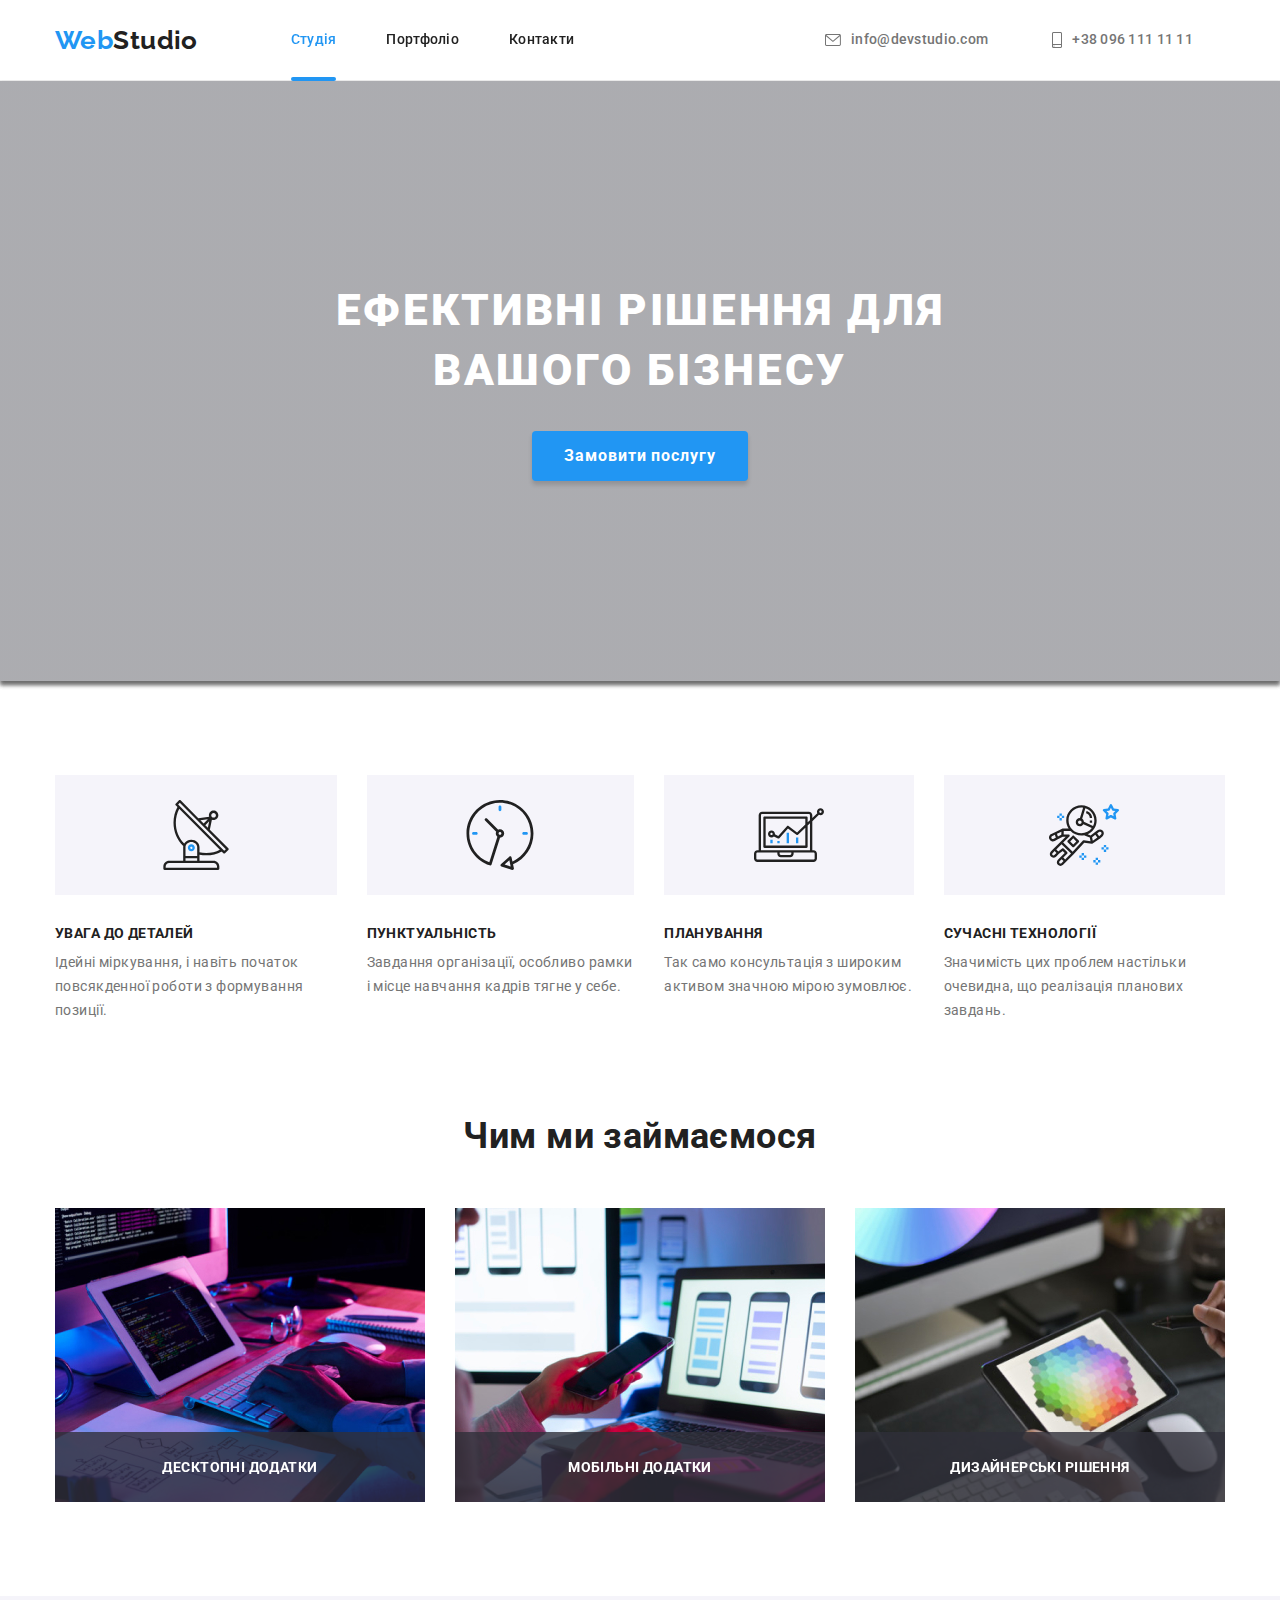
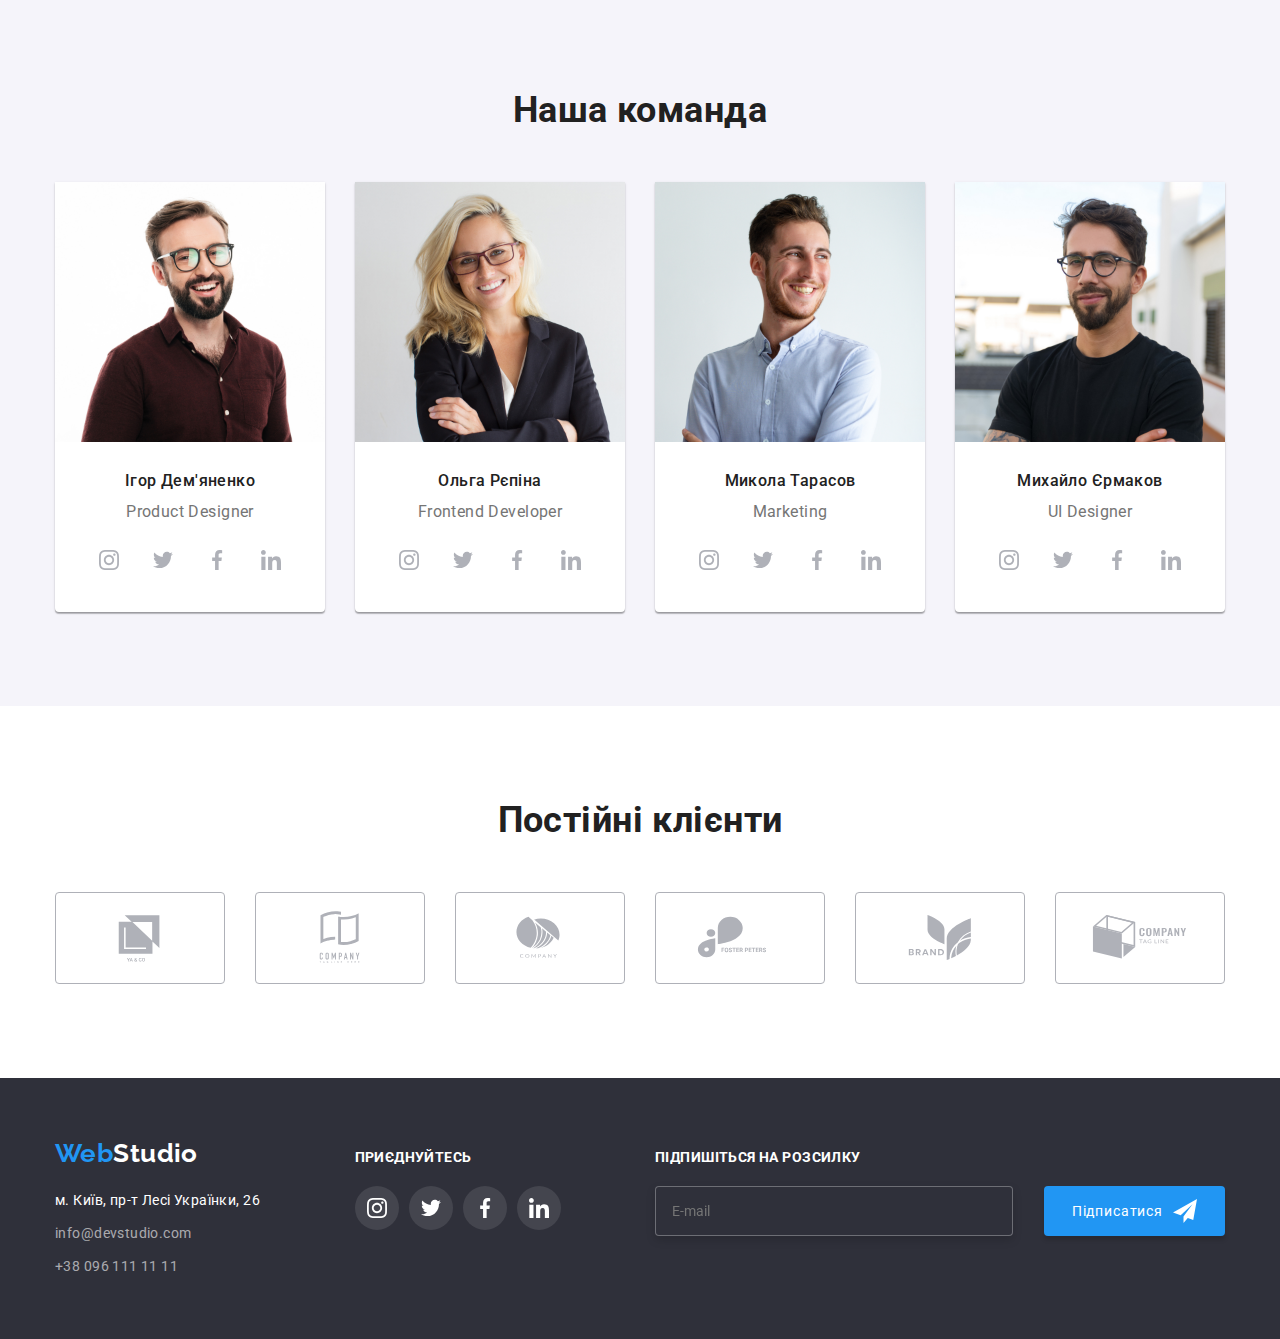
==== commit 8a09ab66: "fixes in hw8" ====
--- a/index.html
+++ b/index.html
@@ -125,7 +125,7 @@
                             <svg class="modal-checkbox__icon is-checked">
                                 <use href="./img/symbol-defs.svg#icon-check"></use>
                             </svg>
-                            Погоджуюся з розсилкою та приймаю <a class="modal-checkbox__link" href="">Умови договору</a>
+                            <p class="modal-checkbox__text">Погоджуюся з розсилкою та приймаю <a class="modal-checkbox__link" href="">Умови договору</a></p>
                         </label>
                     </div>
 
--- a/css/main.min.css
+++ b/css/main.min.css
@@ -1 +1 @@
-:root{--white-color: #FFFFFF;--black-color: #212121;--brand-color: #2196F3;--grey-color: #757575;--dark-grey-color: #2F303A;--snow-color: #F5F4FA;--footer-color: #2F303A;--border-cards-color: #EEEEEE;--svg-color: #AFB1B8;--icons-footer-bg: rgba(255, 255, 255, 0.1);--bg-color-decisions: #C4C4C4}:root{--timing-function: cubic-bezier(0.4, 0, 0.2, 1)}:root{--main-font: "Roboto", sans-serif;--logo-font: "Raleway", sans-serif}:root{--min-mobile-size: min-width: 320px;--max-mobile-size: max-width: 767px;--min-tablet-size: min-width: 768px;--max-tablet-size: max-width: 1599px}body{font-family:var(--main-font);color:var(--white-color);letter-spacing:.03em;font-size:14px}a{color:var(--black-color);text-decoration:none}h1,h2,h3,h4,h5,h6,p{margin:0}img{display:block;max-width:100%;height:auto}ul{list-style:none;margin:0;padding:0}.section{padding:94px 0}@media screen and (min-width: 320px)and (max-width: 767px){.section{padding:60px 0}}@media screen and (min-width: 768px)and (max-width: 1199px){.section{padding:60px 0}}.container{width:1200px;margin:0 auto;padding:0 15px}@media screen and (min-width: 320px)and (max-width: 767px){.container{max-width:100%}}@media screen and (min-width: 768px)and (max-width: 1199px){.container{padding:0 15px;width:100%}}.row{display:-webkit-box;display:-ms-flexbox;display:flex;-webkit-box-align:center;-ms-flex-align:center;align-items:center}@media screen and (min-width: 320px)and (max-width: 767px){.row{width:100%}}.current{color:var(--brand-color);position:relative}.current::before{content:"";left:0;top:45px;position:absolute;background:#2196f3;border-radius:2px;display:block;height:4px;width:100%}.current-mobile{color:var(--brand-color)}.header{border-bottom:1px solid #ececec}@media screen and (min-width: 320px)and (max-width: 767px){.header{position:relative}}.header-mobile__icon{display:none}@media screen and (min-width: 320px)and (max-width: 767px){.header-mobile__icon{width:24px;height:16px;display:inline-block;margin-left:auto}.header-mobile__icon:hover,.header-mobile__icon:focus{fill:var(--brand-color)}}.header-logo__headline{color:var(--black-color)}.logo{font-family:var(--logo-font);font-style:normal;font-weight:700;font-size:26px;line-height:1.19;color:var(--brand-color)}@media screen and (min-width: 320px)and (max-width: 767px){.logo{padding:16px 0;font-size:24px}}.header__list{margin-left:93px;display:-webkit-box;display:-ms-flexbox;display:flex;-webkit-box-pack:center;-ms-flex-pack:center;justify-content:center;gap:50px;list-style:none}@media screen and (min-width: 320px)and (max-width: 767px){.header__list{display:none;opacity:0;pointer-events:none}}.header__list .header-list__link{position:relative;display:block;font-weight:500;line-height:1.14;font-size:14px;letter-spacing:.02em;-webkit-transition-property:color;transition-property:color;-webkit-transition-duration:250ms;transition-duration:250ms;-webkit-transition-timing-function:var(--timing-function);transition-timing-function:var(--timing-function)}.header__list .header-list__link:hover,.header__list .header-list__link:focus{color:var(--brand-color)}.header__list .header-list__link:hover::after,.header__list .header-list__link:focus::after{-webkit-transform:scaleX(1);transform:scaleX(1)}.header__list .header-list__link::after{content:"";left:0;top:45px;position:absolute;background:#2196f3;border-radius:2px;display:block;height:4px;width:100%;-webkit-transform:scaleX(0);transform:scaleX(0);-webkit-transition:-webkit-transform 250ms var(--timing-function);transition:-webkit-transform 250ms var(--timing-function);transition:transform 250ms var(--timing-function);transition:transform 250ms var(--timing-function), -webkit-transform 250ms var(--timing-function)}.header-contacts{display:-webkit-box;display:-ms-flexbox;display:flex;margin-left:auto;padding-top:32px;padding-bottom:32px}@media screen and (min-width: 320px)and (max-width: 767px){.header-contacts{display:none}}@media screen and (min-width: 768px)and (max-width: 1199px){.header-contacts{-webkit-box-orient:vertical;-webkit-box-direction:normal;-ms-flex-direction:column;flex-direction:column;gap:10px;padding:21px 0}}.header-contacts .header-contacts__item{display:-webkit-box;display:-ms-flexbox;display:flex;margin:0 32px}@media screen and (min-width: 768px)and (max-width: 1199px){.header-contacts{-webkit-box-orient:vertical;-webkit-box-direction:normal;-ms-flex-direction:column;flex-direction:column}}.header-contacts .header-contacts__icon{margin-right:10px}.header-contacts .header-contacts__link{color:var(--svg-color);display:-webkit-box;display:-ms-flexbox;display:flex;-webkit-box-align:center;-ms-flex-align:center;align-items:center;color:var(--grey-color);font-weight:500;line-height:1.14;letter-spacing:.02em;-webkit-transition-property:color;transition-property:color;-webkit-transition-duration:250ms;transition-duration:250ms;-webkit-transition-timing-function:var(--timing-function);transition-timing-function:var(--timing-function)}.header-contacts .header-contacts__link:hover,.header-contacts .header-contacts__link:focus{color:var(--brand-color)}.header-contacts .icon-envelope{fill:currentColor;width:16px;height:12px}.header-contacts .icon-phone{fill:currentColor;width:10px;height:16px}.hero{margin:0 auto;max-width:1600px;padding:200px 0;background-image:-webkit-gradient(linear, left top, right top, from(rgba(47, 48, 58, 0.4)), to(rgba(47, 48, 58, 0.4))),url("../img/Img.jpg");background-image:linear-gradient(to right, rgba(47, 48, 58, 0.4), rgba(47, 48, 58, 0.4)),url("../img/Img.jpg");background-repeat:no-repeat;-webkit-box-shadow:0px 4px 4px rgba(0,0,0,.25),0px 4px 4px rgba(0,0,0,.25),0px 4px 4px rgba(0,0,0,.25);box-shadow:0px 4px 4px rgba(0,0,0,.25),0px 4px 4px rgba(0,0,0,.25),0px 4px 4px rgba(0,0,0,.25)}@media screen and (min-width: 320px)and (max-height: 767px){.hero{background-size:cover;background-position:center;padding:118px 0;height:400px;max-height:480px}}@media(min-device-pixel-ratio: 2),(-webkit-min-device-pixel-ratio: 2),(min-resolution: 192dpi),(min-resolution: 2dppx){.hero .box{background-image:url("../img/Header img_2x.jpg")}}.hero .hero__title{width:696px;margin:0 auto;font-style:normal;font-weight:900;font-size:44px;line-height:1.36;text-align:center;letter-spacing:.06em;text-transform:uppercase}@media screen and (min-width: 320px)and (max-width: 767px){.hero .hero__title{font-size:26px;width:100%}}.hero .hero__btn{display:block;margin:0 auto;margin-top:30px;font-family:var(--main-font);width:216px;height:50px;border:none;background:var(--brand-color);-webkit-box-shadow:0px 4px 4px rgba(0,0,0,.15);box-shadow:0px 4px 4px rgba(0,0,0,.15);border-radius:4px;color:var(--white-color);font-weight:700;font-size:16px;line-height:1.875;letter-spacing:.06em}.hero .hero__btn:hover{cursor:pointer}.features-list{display:-webkit-box;display:-ms-flexbox;display:flex;-webkit-box-pack:space-evenly;-ms-flex-pack:space-evenly;justify-content:space-evenly;color:var(--black-color);gap:30px}@media screen and (min-width: 320px)and (max-width: 767px){.features-list{display:block}}@media screen and (min-width: 767px)and (max-width: 1100px){.features-list{-ms-flex-wrap:wrap;flex-wrap:wrap}}@media screen and (min-width: 320px)and (max-width: 767px){.features-list .features-list__item{margin-top:30px}}@media screen and (min-width: 767px)and (max-width: 1199px){.features-list .features-list__item{width:calc((100% - 60px)/2)}}.features-list .features-list__block{background-color:var(--snow-color);height:120px;display:-webkit-box;display:-ms-flexbox;display:flex;-webkit-box-pack:center;-ms-flex-pack:center;justify-content:center;-webkit-box-align:center;-ms-flex-align:center;align-items:center}.features-list .features-list__title{margin-top:30px;font-size:14px}@media screen and (min-width: 0px)and (max-width: 767px){.features-list .features-list__title{text-align:center}}.features-list .features-list__text{margin-top:10px;font-weight:400;color:var(--grey-color);line-height:1.7}.features-list .features-list__icon{width:70px;height:70px}.overflow{position:fixed;top:0;left:0;width:100%;height:100%;background:rgba(0,0,0,.2);opacity:1;-webkit-transition:opacity 250ms cubic-bezier(0.4, 0, 0.2, 1);transition:opacity 250ms cubic-bezier(0.4, 0, 0.2, 1)}.modal{top:50%;left:50%;-webkit-transform:translate(-50%, -50%);transform:translate(-50%, -50%);position:absolute;max-width:528px;max-height:581px;background:#fff;-webkit-box-shadow:0px 1px 3px rgba(0,0,0,.12),0px 1px 1px rgba(0,0,0,.14),0px 2px 1px rgba(0,0,0,.2);box-shadow:0px 1px 3px rgba(0,0,0,.12),0px 1px 1px rgba(0,0,0,.14),0px 2px 1px rgba(0,0,0,.2);border-radius:4px;padding:40px}@media screen and (min-width: 320px)and (max-width: 1199px){.modal{width:100%;max-height:609px}}.modal .modal__text{margin-bottom:12px;text-align:center;color:var(--black-color);font-weight:700;font-size:20px;line-height:1.15}.modal .modal-close__btn{position:absolute;background:#fff;border:1px solid rgba(0,0,0,.1);width:30px;height:30px;border-radius:50%;display:-webkit-box;display:-ms-flexbox;display:flex;-webkit-box-pack:center;-ms-flex-pack:center;justify-content:center;-webkit-box-align:center;-ms-flex-align:center;align-items:center;padding:0;left:92%;top:8px;cursor:pointer;-webkit-transition-property:color;transition-property:color;-webkit-transition-duration:250ms;transition-duration:250ms;-webkit-transition-timing-function:cubic-bezier(0.4, 0, 0.2, 1);transition-timing-function:cubic-bezier(0.4, 0, 0.2, 1)}.modal .modal-close__btn:focus,.modal .modal-close__btn:hover{color:var(--brand-color)}.modal .modal-close__icon{width:18px;height:18px;fill:currentColor}.modal .modal__btn{display:block;margin:0 auto;margin-top:30px;background-color:var(--brand-color);border-radius:4px;border:none;color:var(--white-color);padding:10px 52px;letter-spacing:.06em;font-weight:700;font-size:16px;line-height:1.87;cursor:pointer;font-family:var(--main-font);-webkit-transition-property:-webkit-box-shadow;transition-property:-webkit-box-shadow;transition-property:box-shadow;transition-property:box-shadow, -webkit-box-shadow;-webkit-transition-duration:250ms;transition-duration:250ms;-webkit-transition-timing-function:cubic-bezier(0.4, 0, 0.2, 1);transition-timing-function:cubic-bezier(0.4, 0, 0.2, 1)}.modal .modal__btn:hover,.modal .modal__btn:focus{-webkit-box-shadow:0px 4px 4px rgba(0,0,0,.15);box-shadow:0px 4px 4px rgba(0,0,0,.15)}@media screen and (min-width: 0px)and (max-width: 400px){.modal .modal__btn{margin-top:auto}}.modal-form__label{display:inline-block;margin-top:10px;color:var(--grey-color);font-size:12px}.modal-form__block{margin-top:4px;position:relative}.modal-form__block:focus-within,.modal-form__block:hover{fill:var(--brand-color)}.modal-form__block .modal-form__icon{height:18px;width:18px;position:absolute;top:11px;left:12px;-webkit-transition-property:fill;transition-property:fill;-webkit-transition-duration:250ms;transition-duration:250ms;-webkit-transition-timing-function:cubic-bezier(0.4, 0, 0.2, 1);transition-timing-function:cubic-bezier(0.4, 0, 0.2, 1)}.modal-form__block .modal-form__input{padding-left:42px;border:1px solid rgba(33,33,33,.2);border-radius:4px;width:100%;height:40px;-webkit-transition-property:border,outline;transition-property:border,outline;-webkit-transition-duration:250ms;transition-duration:250ms;-webkit-transition-timing-function:cubic-bezier(0.4, 0, 0.2, 1);transition-timing-function:cubic-bezier(0.4, 0, 0.2, 1)}.modal-form__block .modal-form__input:hover,.modal-form__block .modal-form__input:focus,.modal-form__block .modal-form__input:focus-within{border:1px solid var(--brand-color);outline:none;cursor:pointer}.modal-form__block .modal-form__comment{resize:none;width:100%;height:120px;padding:12px 16px;letter-spacing:.01em;font-size:12px;line-height:1.16;border:1px solid rgba(33,33,33,.2);border-radius:4px;-webkit-transition-property:border,outline,border-radius;transition-property:border,outline,border-radius;-webkit-transition-duration:250ms;transition-duration:250ms;-webkit-transition-timing-function:cubic-bezier(0.4, 0, 0.2, 1);transition-timing-function:cubic-bezier(0.4, 0, 0.2, 1)}.modal-form__block .modal-form__comment::-webkit-input-placeholder{color:rgba(117,117,117,.5)}.modal-form__block .modal-form__comment::-moz-placeholder{color:rgba(117,117,117,.5)}.modal-form__block .modal-form__comment:-ms-input-placeholder{color:rgba(117,117,117,.5)}.modal-form__block .modal-form__comment::-ms-input-placeholder{color:rgba(117,117,117,.5)}.modal-form__block .modal-form__comment::placeholder{color:rgba(117,117,117,.5)}.modal-form__block .modal-form__comment:hover,.modal-form__block .modal-form__comment:focus,.modal-form__block .modal-form__comment:focus-within{border:1px solid var(--brand-color);outline:none;cursor:pointer}.modal-checkbox__block{position:relative;display:-webkit-box;display:-ms-flexbox;display:flex;-webkit-box-pack:center;-ms-flex-pack:center;justify-content:center;-webkit-box-align:center;-ms-flex-align:center;align-items:center;gap:7px;margin-top:20px}@media screen and (min-width: 0px)and (max-width: 400px){.modal-checkbox__block{margin-top:auto}}.modal-checkbox__block .modal-checkbox__label{color:var(--grey-color);display:-webkit-box;display:-ms-flexbox;display:flex;-webkit-box-align:center;-ms-flex-align:center;align-items:center;gap:7px;line-height:1.71}.modal-checkbox__block .modal-checkbox__label:hover{cursor:pointer}@media screen and (min-width: 0px)and (max-width: 767px){.modal-checkbox__block .modal-checkbox__label{line-height:1.2}}.modal-checkbox__block .modal-checkbox__link{color:var(--brand-color);text-decoration:underline}.modal-checkbox__block .modal-checkbox__input{-webkit-appearance:none;-moz-appearance:none;appearance:none;width:16px;height:15px}.modal-checkbox__block .modal-checkbox__input:checked+.non-checked+.is-checked{fill:var(--white-color);background-color:var(--brand-color);border-radius:2px}.modal-checkbox__block .modal-checkbox__icon{position:absolute;width:16px;height:15px;left:20px;-webkit-transition-property:fill,background-color;transition-property:fill,background-color;-webkit-transition-duration:250ms;transition-duration:250ms;-webkit-transition-timing-function:cubic-bezier(0.4, 0, 0.2, 1);transition-timing-function:cubic-bezier(0.4, 0, 0.2, 1)}@media screen and (min-width: 0px)and (max-width: 550px){.modal-checkbox__block .modal-checkbox__icon{left:0}}.modal-checkbox__block .is-checked{fill:none}.visually-hidden{position:absolute;width:1px;height:1px;margin:-1px;border:0;padding:0;overflow:hidden}.is-hidden{opacity:0;pointer-events:none}.actions{padding-top:0}@media screen and (min-width: 320px)and (max-width: 1199px){.actions{display:none}}.actions .actions__title{font-style:normal;font-size:36px;line-height:1.16;text-align:center;color:var(--black-color)}.actions .actions-list{margin-top:50px;display:-webkit-box;display:-ms-flexbox;display:flex;gap:30px}.actions .actions-list__item{position:relative}.actions .actions-list__text{display:-webkit-box;display:-ms-flexbox;display:flex;-webkit-box-pack:center;-ms-flex-pack:center;justify-content:center;-webkit-box-align:center;-ms-flex-align:center;align-items:center;position:absolute;width:100%;height:70px;bottom:0;background:rgba(47,48,58,.8);font-weight:700;text-transform:uppercase}.team{background:var(--snow-color)}.team .team__title{font-style:normal;font-weight:700;font-size:36px;line-height:1.16;text-align:center;color:var(--black-color)}@media screen and (min-width: 0px)and (max-width: 767px){.team .team__title{font-size:28px;line-height:1.17}}.team .team-list{display:-webkit-box;display:-ms-flexbox;display:flex;gap:30px;margin-top:50px}@media screen and (min-width: 320px)and (max-width: 767px){.team .team-list{-webkit-box-orient:vertical;-webkit-box-direction:normal;-ms-flex-direction:column;flex-direction:column;-webkit-box-align:center;-ms-flex-align:center;align-items:center}}@media screen and (min-width: 768px)and (max-width: 1199px){.team .team-list{-ms-flex-wrap:wrap;flex-wrap:wrap;-webkit-box-pack:center;-ms-flex-pack:center;justify-content:center}}.team .team-list__item{background:var(--white-color);font-size:16px;-webkit-box-shadow:0px 1px 3px rgba(0,0,0,.12),0px 1px 1px rgba(0,0,0,.14),0px 2px 1px rgba(0,0,0,.2);box-shadow:0px 1px 3px rgba(0,0,0,.12),0px 1px 1px rgba(0,0,0,.14),0px 2px 1px rgba(0,0,0,.2);border-radius:0px 0px 4px 4px}.team .team-list__block{padding:30px 0}.team .team-list__title{color:var(--black-color);text-align:center;font-weight:500;font-size:16px;font-family:var(--main-font);line-height:1.18}.team .team-list__text{color:var(--grey-color);line-height:1.35;text-align:center;margin-top:10px;margin-bottom:16px}.team .team-list__icons{display:-webkit-box;display:-ms-flexbox;display:flex;-webkit-box-pack:center;-ms-flex-pack:center;justify-content:center;gap:10px}.team .team-icon{fill:currentColor;width:20px;height:20px}.team .team-icon__link{color:var(--svg-color);display:-webkit-box;display:-ms-flexbox;display:flex;-webkit-box-pack:center;-ms-flex-pack:center;justify-content:center;-webkit-box-align:center;-ms-flex-align:center;align-items:center;height:44px;width:44px;border-radius:50%;-webkit-transition-property:background-color,color;transition-property:background-color,color;-webkit-transition-duration:250ms;transition-duration:250ms;-webkit-transition-timing-function:cubic-bezier(0.4, 0, 0.2, 1);transition-timing-function:cubic-bezier(0.4, 0, 0.2, 1)}.team .team-icon__link:hover,.team .team-icon__link:focus{color:var(--white-color);border-radius:50%;border:1px solid var(--brand-color);background-color:var(--brand-color)}.clients__title{color:var(--black-color);font-size:36px;font-weight:700;font-family:var(--main-font);line-height:1.16;text-align:center}.clients-list{display:-webkit-box;display:-ms-flexbox;display:flex;margin-top:50px;gap:30px}@media screen and (min-width: 320px)and (max-width: 767px){.clients-list{-ms-flex-wrap:wrap;flex-wrap:wrap;-webkit-box-pack:center;-ms-flex-pack:center;justify-content:center}}@media screen and (min-width: 768px)and (max-width: 1199px){.clients-list{-ms-flex-wrap:wrap;flex-wrap:wrap;-webkit-box-pack:center;-ms-flex-pack:center;justify-content:center}}.clients-list .clients-list__item{width:170px;height:92px;display:-webkit-box;display:-ms-flexbox;display:flex;-webkit-box-align:center;-ms-flex-align:center;align-items:center}@media screen and (min-width: 320px)and (max-width: 767px){.clients-list .clients-list__item{width:calc((100% - 60px)/2)}}@media screen and (min-width: 768px)and (max-width: 1199px){.clients-list .clients-list__item{width:calc((100% - 90px)/3)}}.clients-list .clients-list__link{display:-webkit-box;display:-ms-flexbox;display:flex;-webkit-box-align:center;-ms-flex-align:center;align-items:center;-webkit-box-pack:center;-ms-flex-pack:center;justify-content:center;height:100%;width:100%;border:1px solid var(--svg-color);border-radius:4px;color:var(--svg-color);-webkit-transition-property:border,color;transition-property:border,color;-webkit-transition-duration:250ms;transition-duration:250ms;-webkit-transition-timing-function:cubic-bezier(0.4, 0, 0.2, 1);transition-timing-function:cubic-bezier(0.4, 0, 0.2, 1)}.clients-list .clients-list__link:hover,.clients-list .clients-list__link:focus{border-color:var(--brand-color);color:var(--brand-color)}.clients-list .clients-list__icon{fill:currentColor;width:106px;height:60px}.footer{background:var(--footer-color);padding:60px 0}.footer .container{display:-webkit-box;display:-ms-flexbox;display:flex;-webkit-box-pack:justify;-ms-flex-pack:justify;justify-content:space-between;-webkit-box-align:baseline;-ms-flex-align:baseline;align-items:baseline}@media screen and (min-width: 320px)and (max-width: 767px){.footer .container{display:block;text-align:center}}@media screen and (min-width: 768px)and (max-width: 1199px){.footer .container{-ms-flex-wrap:wrap;flex-wrap:wrap;-ms-flex-pack:distribute;justify-content:space-around}}.footer .footer-contacts__block{display:inline-block}.footer .footer-contacts__logo{color:var(--white-color)}.footer .logo{font-family:var(--logo-font);font-style:normal;font-weight:700;font-size:26px;line-height:1.19;color:var(--brand-color)}.footer .footer-address__block{margin-top:20px}.footer .footer-address__text{line-height:1.7;font-style:normal;font-size:14px}.footer .footer-contacts__list{line-height:1.7;font-style:normal}.footer .footer-contacts__item{margin-top:9px}.footer .footer-contacts__link{color:rgba(255,255,255,.6);-webkit-transition-property:color;transition-property:color;-webkit-transition-duration:250ms;transition-duration:250ms;-webkit-transition-timing-function:var(--timing-function);transition-timing-function:var(--timing-function)}.footer .footer-contacts__link:hover,.footer .footer-contacts__link:focus{color:var(--brand-color)}@media screen and (min-width: 320px)and (max-width: 767px){.footer-subscribe__block{margin:60px 0}}.footer-subscribe__text{text-transform:uppercase;font-weight:700;line-height:1.14;letter-spacing:.03em}@media screen and (min-width: 320px)and (max-width: 767px){.footer-subscribe__text{text-align:center}}.footer-subscribe__list{display:-webkit-box;display:-ms-flexbox;display:flex;-webkit-box-pack:center;-ms-flex-pack:center;justify-content:center;gap:10px;margin-top:20px}.footer-subscribe__list .footer-subscribe__link{background-color:var(--icons-footer-bg);display:-webkit-box;display:-ms-flexbox;display:flex;-webkit-box-pack:center;-ms-flex-pack:center;justify-content:center;-webkit-box-align:center;-ms-flex-align:center;align-items:center;height:44px;width:44px;border-radius:50%;-webkit-transition-property:background-color,color;transition-property:background-color,color;-webkit-transition-duration:250ms;transition-duration:250ms;-webkit-transition-timing-function:cubic-bezier(0.4, 0, 0.2, 1);transition-timing-function:cubic-bezier(0.4, 0, 0.2, 1)}.footer-subscribe__list .footer-subscribe__link:hover,.footer-subscribe__list .footer-subscribe__link:focus{color:var(--white-color);border-radius:50%;border:1px solid var(--brand-color);background-color:var(--brand-color)}.footer-subscribe__list .footer-subscribe__icon{width:20px;height:20px;fill:var(--white-color)}@media screen and (min-width: 768px)and (max-width: 1199px){.subscribe-footer__block{margin-top:60px;text-align:center;display:-webkit-box;display:-ms-flexbox;display:flex;-webkit-box-orient:vertical;-webkit-box-direction:normal;-ms-flex-direction:column;flex-direction:column;-webkit-box-pack:center;-ms-flex-pack:center;justify-content:center;width:calc((100% - 300px)/1)}}.subscribe-footer__block .subscribe-footer__text{font-weight:700;text-transform:uppercase;line-height:1.14}.subscribe-footer__block .subscribe-footer__form{display:-webkit-box;display:-ms-flexbox;display:flex;margin-top:20px}@media screen and (min-width: 320px)and (max-width: 767px){.subscribe-footer__block .subscribe-footer__form{-webkit-box-orient:vertical;-webkit-box-direction:normal;-ms-flex-direction:column;flex-direction:column}}@media screen and (min-width: 768px)and (max-width: 1199px){.subscribe-footer__block .subscribe-footer__form{-webkit-box-orient:vertical;-webkit-box-direction:normal;-ms-flex-direction:column;flex-direction:column;-webkit-box-align:center;-ms-flex-align:center;align-items:center;gap:20px}}.subscribe-footer__block .subscribe-footer__label{width:100%}.subscribe-footer__block .subscribe-footer__input{width:358px;height:50px;border:1px solid rgba(255,255,255,.3);-webkit-filter:drop-shadow(0px 4px 4px rgba(0, 0, 0, 0.15));filter:drop-shadow(0px 4px 4px rgba(0, 0, 0, 0.15));border-radius:4px;background-color:var(--footer-color);outline:none;padding-left:16px;color:rgba(255,255,255,.3)}@media screen and (min-width: 0px)and (max-width: 767px){.subscribe-footer__block .subscribe-footer__input{width:100%}}.subscribe-footer__block .subscribe-footer__btn{display:-webkit-box;display:-ms-flexbox;display:flex;-webkit-box-pack:center;-ms-flex-pack:center;justify-content:center;-webkit-box-align:center;-ms-flex-align:center;align-items:center;gap:10px;margin-left:12px;letter-spacing:.06em;border:none;width:200px;height:50px;background:#2196f3;-webkit-box-shadow:0px 4px 4px rgba(0,0,0,.15);box-shadow:0px 4px 4px rgba(0,0,0,.15);border-radius:4px;color:var(--white-color);cursor:pointer;padding:0 28px}@media screen and (min-width: 320px)and (max-width: 767px){.subscribe-footer__block .subscribe-footer__btn{margin:0 auto;margin-top:20px}}@media screen and (min-width: 768px)and (max-width: 1199px){.subscribe-footer__block .subscribe-footer__btn{width:200px}}.subscribe-footer__block .subscribe-footer__icon{width:24px;height:24px;fill:var(--white-color)}.portfolio-list__btn{display:-webkit-box;display:-ms-flexbox;display:flex;-webkit-box-pack:center;-ms-flex-pack:center;justify-content:center;gap:8px;row-gap:15px}@media screen and (min-width: 320px)and (max-width: 767px){.portfolio-list__btn{-webkit-box-pack:start;-ms-flex-pack:start;justify-content:flex-start;-ms-flex-wrap:wrap;flex-wrap:wrap}}.portfolio-list__btn .portfolio-item__btn{background-color:var(--snow-color);border-radius:4px;padding:8px 22px;color:var(--black-color);font-family:var(--main-font);font-weight:500;font-size:16px;border:none;line-height:1.625;letter-spacing:.03em;cursor:pointer;-webkit-transition-property:background-color,color,-webkit-box-shadow;transition-property:background-color,color,-webkit-box-shadow;transition-property:background-color,color,box-shadow;transition-property:background-color,color,box-shadow,-webkit-box-shadow;-webkit-transition-duration:250ms;transition-duration:250ms;-webkit-transition-timing-function:cubic-bezier(0.4, 0, 0.2, 1);transition-timing-function:cubic-bezier(0.4, 0, 0.2, 1)}.portfolio-list__btn .portfolio-item__btn:hover,.portfolio-list__btn .portfolio-item__btn:focus{background:var(--brand-color);color:var(--white-color);-webkit-box-shadow:0px 3px 1px rgba(0,0,0,.1),0px 1px 2px rgba(0,0,0,.08),0px 2px 2px rgba(0,0,0,.12);box-shadow:0px 3px 1px rgba(0,0,0,.1),0px 1px 2px rgba(0,0,0,.08),0px 2px 2px rgba(0,0,0,.12)}.portfolio-cards__list{display:-webkit-box;display:-ms-flexbox;display:flex;-ms-flex-wrap:wrap;flex-wrap:wrap;gap:30px;margin-top:50px}@media screen and (min-width: 320px)and (max-width: 767px){.portfolio-cards__list{-webkit-box-pack:center;-ms-flex-pack:center;justify-content:center}}@media screen and (min-width: 768px)and (max-width: 1199px){.portfolio-cards__list{-webkit-box-pack:center;-ms-flex-pack:center;justify-content:center}}.portfolio-cards__list .portfolio-cards__link{display:inline-block;-webkit-transition-property:-webkit-box-shadow;transition-property:-webkit-box-shadow;transition-property:box-shadow;transition-property:box-shadow, -webkit-box-shadow;-webkit-transition-duration:250ms;transition-duration:250ms;-webkit-transition-timing-function:cubic-bezier(0.4, 0, 0.2, 1);transition-timing-function:cubic-bezier(0.4, 0, 0.2, 1)}.portfolio-cards__list .portfolio-cards__link:hover,.portfolio-cards__list .portfolio-cards__link:focus{-webkit-box-shadow:0px 1px 1px rgba(0,0,0,.12),0px 4px 4px rgba(0,0,0,.06),1px 4px 6px rgba(0,0,0,.16);box-shadow:0px 1px 1px rgba(0,0,0,.12),0px 4px 4px rgba(0,0,0,.06),1px 4px 6px rgba(0,0,0,.16)}.portfolio-cards__list .portfolio-cards__link:hover .portfolio-cards__overlay,.portfolio-cards__list .portfolio-cards__link:focus .portfolio-cards__overlay{-webkit-transform:translateY(0);transform:translateY(0)}.portfolio-cards__list .portfolio-item__wrap{overflow:hidden;position:relative}.portfolio-cards__list .portfolio-cards__overlay{position:absolute;top:0;left:0;margin-top:1px;padding:63px 24px;color:var(--white-color);width:370px;height:294px;background-color:rgba(33,150,243,.9);-webkit-transform:translateY(100%);transform:translateY(100%);-webkit-transition:-webkit-transform 250ms cubic-bezier(0.4, 0, 0.2, 1);transition:-webkit-transform 250ms cubic-bezier(0.4, 0, 0.2, 1);transition:transform 250ms cubic-bezier(0.4, 0, 0.2, 1);transition:transform 250ms cubic-bezier(0.4, 0, 0.2, 1), -webkit-transform 250ms cubic-bezier(0.4, 0, 0.2, 1)}@media screen and (min-width: 320px)and (max-width: 767px){.portfolio-cards__list .portfolio-cards__overlay{width:100%}}.portfolio-cards__list .portfolio-cards__img{width:354px}@media screen and (min-width: 320px)and (max-width: 767px){.portfolio-cards__list .portfolio-cards__img{width:100%}}@media screen and (min-width: 768px)and (max-width: 1199px){.portfolio-cards__list .portfolio-cards__img{max-width:354px}}.portfolio-cards__list .portfolio-overlay__text{font-size:18px;line-height:1.55}.portfolio-cards__list .portfolio-item__block{padding:20px 24px;border-left:1px solid var(--border-cards-color);border-right:1px solid var(--border-cards-color);border-bottom:1px solid var(--border-cards-color)}.portfolio-cards__list .portfolio-item__header{font-weight:700;font-size:18px;color:var(--black-color);letter-spacing:.06em;line-height:2}.portfolio-cards__list .portfolio-item__text{margin-top:4px;font-size:16px;color:var(--grey-color);line-height:1.8}.header-mobile{position:fixed;top:0;left:0;height:100%;width:100%;padding:48px 40px;background-color:var(--white-color);display:-webkit-box;display:-ms-flexbox;display:flex;-webkit-box-orient:vertical;-webkit-box-direction:normal;-ms-flex-direction:column;flex-direction:column;overflow:hidden;-webkit-transition:opacity 250ms cubic-bezier(0.4, 0, 0.2, 1);transition:opacity 250ms cubic-bezier(0.4, 0, 0.2, 1)}.header-mobile .header-mobile__icon-close{position:absolute;top:20px;right:20px;width:18px;height:18px}.header-mobile .header-mobile__icon-close:hover,.header-mobile .header-mobile__icon-close:focus{fill:var(--brand-color)}.header-mobile__list{display:-webkit-box;display:-ms-flexbox;display:flex;-webkit-box-orient:vertical;-webkit-box-direction:normal;-ms-flex-direction:column;flex-direction:column;gap:35px}.header-mobile__list .header-mobile__list-link{font-weight:500;font-size:40px;letter-spacing:.02em;line-height:1.17}.header-mobile__list .header-mobile__list-link:hover,.header-mobile__list .header-mobile__list-link:focus{color:var(--brand-color)}.header-mobile__contacts{margin-top:auto}.header-mobile__contacts-item{font-weight:500;font-size:34px}.header-mobile__contacts-item .header-mobile__contacts-link{color:var(--brand-color);line-height:1.17}.header-mobile__contacts-item:last-child{font-size:24px;margin-top:32px}.header-mobile__contacts-item:last-child .header-mobile__contacts-link{color:var(--grey-color)}.header-mobile__social{display:-webkit-box;display:-ms-flexbox;display:flex;-webkit-box-pack:start;-ms-flex-pack:start;justify-content:flex-start;-ms-flex-wrap:wrap;flex-wrap:wrap;gap:10px;margin-top:64px}.header-mobile__social-item:not(:last-child){padding-right:10px;border-right:1px solid rgba(33,33,33,.2)}.header-mobile__social-item .header-mobile__social-link{color:var(--brand-color);font-weight:500;font-size:18px;line-height:1.22}/*# sourceMappingURL=main.min.css.map */+:root{--white-color: #FFFFFF;--black-color: #212121;--brand-color: #2196F3;--grey-color: #757575;--dark-grey-color: #2F303A;--snow-color: #F5F4FA;--footer-color: #2F303A;--border-cards-color: #EEEEEE;--svg-color: #AFB1B8;--icons-footer-bg: rgba(255, 255, 255, 0.1);--bg-color-decisions: #C4C4C4}:root{--timing-function: cubic-bezier(0.4, 0, 0.2, 1)}:root{--main-font: "Roboto", sans-serif;--logo-font: "Raleway", sans-serif}:root{--min-mobile-size: min-width: 320px;--max-mobile-size: max-width: 767px;--min-tablet-size: min-width: 768px;--max-tablet-size: max-width: 1599px}body{font-family:var(--main-font);color:var(--white-color);letter-spacing:.03em;font-size:14px}a{color:var(--black-color);text-decoration:none}h1,h2,h3,h4,h5,h6,p{margin:0}img{display:block;width:100%;height:auto}ul{list-style:none;margin:0;padding:0}.section{padding:94px 0}@media screen and (max-width: 1199px){.section{padding:60px 15px}}.container{width:1200px;margin:0 auto;padding:0 15px}@media screen and (min-width: 320px)and (max-width: 767px){.container{max-width:100%}}@media screen and (min-width: 768px)and (max-width: 1199px){.container{padding:0 15px;width:100%;max-width:738px;padding:0}}.row{display:-webkit-box;display:-ms-flexbox;display:flex;-webkit-box-align:center;-ms-flex-align:center;align-items:center}@media screen and (min-width: 320px)and (max-width: 767px){.row{width:100%}}.current{color:var(--brand-color);position:relative}.current::before{content:"";left:0;top:45px;position:absolute;background:#2196f3;border-radius:2px;display:block;height:4px;width:100%}.current-mobile{color:var(--brand-color)}.header{border-bottom:1px solid #ececec}@media screen and (min-width: 320px)and (max-width: 767px){.header{position:relative}}.header .container{max-width:100%;padding:0 15px}.header-mobile__icon{display:none}@media screen and (min-width: 320px)and (max-width: 767px){.header-mobile__icon{width:24px;height:16px;display:inline-block;margin-left:auto}.header-mobile__icon:hover,.header-mobile__icon:focus{fill:var(--brand-color)}}.header-logo__headline{color:var(--black-color)}.logo{font-family:var(--logo-font);font-style:normal;font-weight:700;font-size:26px;line-height:1.19;color:var(--brand-color)}@media screen and (min-width: 320px)and (max-width: 767px){.logo{padding:16px 0;font-size:24px}}.header__list{margin-left:93px;display:-webkit-box;display:-ms-flexbox;display:flex;-webkit-box-pack:center;-ms-flex-pack:center;justify-content:center;gap:50px;list-style:none}@media screen and (min-width: 320px)and (max-width: 767px){.header__list{display:none;opacity:0;pointer-events:none}}.header__list .header-list__link{position:relative;display:block;font-weight:500;line-height:1.14;font-size:14px;letter-spacing:.02em;-webkit-transition-property:color;transition-property:color;-webkit-transition-duration:250ms;transition-duration:250ms;-webkit-transition-timing-function:var(--timing-function);transition-timing-function:var(--timing-function)}.header__list .header-list__link:hover,.header__list .header-list__link:focus{color:var(--brand-color)}.header__list .header-list__link:hover::after,.header__list .header-list__link:focus::after{-webkit-transform:scaleX(1);transform:scaleX(1)}.header__list .header-list__link::after{content:"";left:0;top:45px;position:absolute;background:#2196f3;border-radius:2px;display:block;height:4px;width:100%;-webkit-transform:scaleX(0);transform:scaleX(0);-webkit-transition:-webkit-transform 250ms var(--timing-function);transition:-webkit-transform 250ms var(--timing-function);transition:transform 250ms var(--timing-function);transition:transform 250ms var(--timing-function), -webkit-transform 250ms var(--timing-function)}.header-contacts{display:-webkit-box;display:-ms-flexbox;display:flex;margin-left:auto;padding-top:32px;padding-bottom:32px}@media screen and (min-width: 320px)and (max-width: 767px){.header-contacts{display:none}}@media screen and (min-width: 768px)and (max-width: 1199px){.header-contacts{-webkit-box-orient:vertical;-webkit-box-direction:normal;-ms-flex-direction:column;flex-direction:column;gap:10px;padding:21px 0}}.header-contacts .header-contacts__item{display:-webkit-box;display:-ms-flexbox;display:flex;margin:0 32px}@media screen and (min-width: 768px)and (max-width: 1199px){.header-contacts{-webkit-box-orient:vertical;-webkit-box-direction:normal;-ms-flex-direction:column;flex-direction:column}}.header-contacts .header-contacts__icon{margin-right:10px}.header-contacts .header-contacts__link{color:var(--svg-color);display:-webkit-box;display:-ms-flexbox;display:flex;-webkit-box-align:center;-ms-flex-align:center;align-items:center;color:var(--grey-color);font-weight:500;line-height:1.14;letter-spacing:.02em;-webkit-transition-property:color;transition-property:color;-webkit-transition-duration:250ms;transition-duration:250ms;-webkit-transition-timing-function:var(--timing-function);transition-timing-function:var(--timing-function)}.header-contacts .header-contacts__link:hover,.header-contacts .header-contacts__link:focus{color:var(--brand-color)}.header-contacts .icon-envelope{fill:currentColor;width:16px;height:12px}.header-contacts .icon-phone{fill:currentColor;width:10px;height:16px}.hero{height:600px;margin:0 auto;max-width:1600px;padding:200px 0;background-image:-webkit-gradient(linear, left top, right top, from(rgba(47, 48, 58, 0.4)), to(rgba(47, 48, 58, 0.4))),url("../img/Img.jpg");background-image:linear-gradient(to right, rgba(47, 48, 58, 0.4), rgba(47, 48, 58, 0.4)),url("../img/Img.jpg");background-repeat:no-repeat;-webkit-box-shadow:0px 4px 4px rgba(0,0,0,.25),0px 4px 4px rgba(0,0,0,.25),0px 4px 4px rgba(0,0,0,.25);box-shadow:0px 4px 4px rgba(0,0,0,.25),0px 4px 4px rgba(0,0,0,.25),0px 4px 4px rgba(0,0,0,.25)}@media screen and (max-width: 1199px){.hero{background-size:cover;background-position:center;padding:118px 0;height:400px}}@media screen and (max-width: 767px){.hero .container{padding-right:45px;padding-left:45px}}@media screen and (min-width: 768px)and (max-height: 1199px){.hero .container{padding-right:189px;padding-left:189px}}@media(min-device-pixel-ratio: 2),(-webkit-min-device-pixel-ratio: 2),(min-resolution: 192dpi),(min-resolution: 2dppx){.hero .box{background-image:url("../img/Header img_2x.jpg")}}.hero .hero__title{width:696px;margin:0 auto;font-style:normal;font-weight:900;font-size:44px;line-height:1.36;text-align:center;letter-spacing:.06em;text-transform:uppercase}@media screen and (max-width: 1199px){.hero .hero__title{font-size:26px;width:100%;letter-spacing:.06em;line-height:1.6}}.hero .hero__btn{display:block;margin:0 auto;margin-top:30px;font-family:var(--main-font);width:216px;height:50px;border:none;background:var(--brand-color);-webkit-box-shadow:0px 4px 4px rgba(0,0,0,.15);box-shadow:0px 4px 4px rgba(0,0,0,.15);border-radius:4px;color:var(--white-color);font-weight:700;font-size:16px;line-height:1.875;letter-spacing:.06em}.hero .hero__btn:hover{cursor:pointer}.features-list{display:-webkit-box;display:-ms-flexbox;display:flex;-webkit-box-pack:center;-ms-flex-pack:center;justify-content:center;color:var(--black-color);gap:30px}@media screen and (max-width: 767px){.features-list{-webkit-box-orient:vertical;-webkit-box-direction:normal;-ms-flex-direction:column;flex-direction:column;-webkit-box-align:center;-ms-flex-align:center;align-items:center}}@media screen and (min-width: 767px)and (max-width: 1199px){.features-list{-ms-flex-wrap:wrap;flex-wrap:wrap}}@media screen and (max-width: 767px){.features-list .features-list__item:not(.features-list__item:first-child){margin-top:30px}}@media screen and (max-width: 767px){.features-list .features-list__item{max-width:450px}}@media screen and (min-width: 767px)and (max-width: 1199px){.features-list .features-list__item{width:calc((100% - 60px)/2);max-width:354px}}.features-list .features-list__block{background-color:var(--snow-color);height:120px;display:-webkit-box;display:-ms-flexbox;display:flex;-webkit-box-pack:center;-ms-flex-pack:center;justify-content:center;-webkit-box-align:center;-ms-flex-align:center;align-items:center}.features-list .features-list__title{margin-top:30px;font-size:14px}@media screen and (max-width: 767px){.features-list .features-list__title{text-align:center}}.features-list .features-list__text{margin-top:10px;font-weight:400;color:var(--grey-color);line-height:1.7}.features-list .features-list__icon{width:70px;height:70px}.overflow{position:fixed;top:0;left:0;width:100%;height:100%;background:rgba(0,0,0,.2);opacity:1;-webkit-transition:opacity 250ms cubic-bezier(0.4, 0, 0.2, 1);transition:opacity 250ms cubic-bezier(0.4, 0, 0.2, 1)}.modal{top:50%;left:50%;-webkit-transform:translate(-50%, -50%);transform:translate(-50%, -50%);position:absolute;max-width:528px;max-height:581px;background:#fff;-webkit-box-shadow:0px 1px 3px rgba(0,0,0,.12),0px 1px 1px rgba(0,0,0,.14),0px 2px 1px rgba(0,0,0,.2);box-shadow:0px 1px 3px rgba(0,0,0,.12),0px 1px 1px rgba(0,0,0,.14),0px 2px 1px rgba(0,0,0,.2);border-radius:4px;padding:40px}@media screen and (max-width: 1199px){.modal{width:100%;max-height:609px;max-width:450px}}.modal .modal__text{margin-bottom:12px;text-align:center;color:var(--black-color);font-weight:700;font-size:20px;line-height:1.15}.modal .modal-close__btn{position:absolute;background:#fff;border:1px solid rgba(0,0,0,.1);width:30px;height:30px;border-radius:50%;display:-webkit-box;display:-ms-flexbox;display:flex;-webkit-box-pack:center;-ms-flex-pack:center;justify-content:center;-webkit-box-align:center;-ms-flex-align:center;align-items:center;padding:0;left:92%;top:8px;cursor:pointer;-webkit-transition-property:color;transition-property:color;-webkit-transition-duration:250ms;transition-duration:250ms;-webkit-transition-timing-function:cubic-bezier(0.4, 0, 0.2, 1);transition-timing-function:cubic-bezier(0.4, 0, 0.2, 1)}.modal .modal-close__btn:focus,.modal .modal-close__btn:hover{color:var(--brand-color)}.modal .modal-close__icon{width:18px;height:18px;fill:currentColor}.modal .modal__btn{display:block;margin:0 auto;margin-top:30px;background-color:var(--brand-color);border-radius:4px;border:none;color:var(--white-color);padding:10px 52px;letter-spacing:.06em;font-weight:700;font-size:16px;line-height:1.87;cursor:pointer;font-family:var(--main-font);-webkit-transition-property:-webkit-box-shadow;transition-property:-webkit-box-shadow;transition-property:box-shadow;transition-property:box-shadow, -webkit-box-shadow;-webkit-transition-duration:250ms;transition-duration:250ms;-webkit-transition-timing-function:cubic-bezier(0.4, 0, 0.2, 1);transition-timing-function:cubic-bezier(0.4, 0, 0.2, 1)}.modal .modal__btn:hover,.modal .modal__btn:focus{-webkit-box-shadow:0px 4px 4px rgba(0,0,0,.15);box-shadow:0px 4px 4px rgba(0,0,0,.15)}@media screen and (min-width: 0px)and (max-width: 400px){.modal .modal__btn{margin-top:auto}}.modal-form__label{display:inline-block;margin-top:10px;color:var(--grey-color);font-size:12px}.modal-form__block{margin-top:4px;position:relative}.modal-form__block:focus-within,.modal-form__block:hover{fill:var(--brand-color)}.modal-form__block .modal-form__icon{height:18px;width:18px;position:absolute;top:11px;left:12px;-webkit-transition-property:fill;transition-property:fill;-webkit-transition-duration:250ms;transition-duration:250ms;-webkit-transition-timing-function:cubic-bezier(0.4, 0, 0.2, 1);transition-timing-function:cubic-bezier(0.4, 0, 0.2, 1)}.modal-form__block .modal-form__input{padding-left:42px;border:1px solid rgba(33,33,33,.2);border-radius:4px;width:100%;height:40px;-webkit-transition-property:border,outline;transition-property:border,outline;-webkit-transition-duration:250ms;transition-duration:250ms;-webkit-transition-timing-function:cubic-bezier(0.4, 0, 0.2, 1);transition-timing-function:cubic-bezier(0.4, 0, 0.2, 1)}.modal-form__block .modal-form__input:hover,.modal-form__block .modal-form__input:focus,.modal-form__block .modal-form__input:focus-within{border:1px solid var(--brand-color);outline:none;cursor:pointer}.modal-form__block .modal-form__comment{resize:none;width:100%;height:120px;padding:12px 16px;letter-spacing:.01em;font-size:12px;line-height:1.16;border:1px solid rgba(33,33,33,.2);border-radius:4px;-webkit-transition-property:border,outline,border-radius;transition-property:border,outline,border-radius;-webkit-transition-duration:250ms;transition-duration:250ms;-webkit-transition-timing-function:cubic-bezier(0.4, 0, 0.2, 1);transition-timing-function:cubic-bezier(0.4, 0, 0.2, 1)}.modal-form__block .modal-form__comment::-webkit-input-placeholder{color:rgba(117,117,117,.5)}.modal-form__block .modal-form__comment::-moz-placeholder{color:rgba(117,117,117,.5)}.modal-form__block .modal-form__comment:-ms-input-placeholder{color:rgba(117,117,117,.5)}.modal-form__block .modal-form__comment::-ms-input-placeholder{color:rgba(117,117,117,.5)}.modal-form__block .modal-form__comment::placeholder{color:rgba(117,117,117,.5)}.modal-form__block .modal-form__comment:hover,.modal-form__block .modal-form__comment:focus,.modal-form__block .modal-form__comment:focus-within{border:1px solid var(--brand-color);outline:none;cursor:pointer}.modal-checkbox__block{position:relative;display:-webkit-box;display:-ms-flexbox;display:flex;-webkit-box-pack:center;-ms-flex-pack:center;justify-content:center;-webkit-box-align:center;-ms-flex-align:center;align-items:center;gap:7px;margin-top:20px}@media screen and (min-width: 0px)and (max-width: 400px){.modal-checkbox__block{margin-top:auto}}.modal-checkbox__block .modal-checkbox__label{color:var(--grey-color);display:-webkit-box;display:-ms-flexbox;display:flex;-webkit-box-align:center;-ms-flex-align:center;align-items:center;gap:7px;line-height:1.71}.modal-checkbox__block .modal-checkbox__label:hover{cursor:pointer}@media screen and (max-width: 1199px){.modal-checkbox__block .modal-checkbox__text{line-height:1.2;font-size:12px}}.modal-checkbox__block .modal-checkbox__link{color:var(--brand-color);text-decoration:underline}.modal-checkbox__block .modal-checkbox__input{-webkit-appearance:none;-moz-appearance:none;appearance:none;width:16px;height:15px}.modal-checkbox__block .modal-checkbox__input:checked+.non-checked+.is-checked{fill:var(--white-color);background-color:var(--brand-color);border-radius:2px}.modal-checkbox__block .modal-checkbox__icon{position:absolute;width:16px;height:15px;-webkit-transition-property:fill,background-color;transition-property:fill,background-color;-webkit-transition-duration:250ms;transition-duration:250ms;-webkit-transition-timing-function:cubic-bezier(0.4, 0, 0.2, 1);transition-timing-function:cubic-bezier(0.4, 0, 0.2, 1)}@media screen and (min-width: 0px)and (max-width: 550px){.modal-checkbox__block .modal-checkbox__icon{left:0}}.modal-checkbox__block .is-checked{fill:none}.visually-hidden{position:absolute;width:1px;height:1px;margin:-1px;border:0;padding:0;overflow:hidden}.is-hidden{opacity:0;pointer-events:none}.actions{padding-top:0}@media screen and (min-width: 320px)and (max-width: 1199px){.actions{display:none}}.actions .actions__title{font-style:normal;font-size:36px;line-height:1.16;text-align:center;color:var(--black-color)}.actions .actions-list{margin-top:50px;display:-webkit-box;display:-ms-flexbox;display:flex;gap:30px}.actions .actions-list__item{position:relative}.actions .actions-list__text{display:-webkit-box;display:-ms-flexbox;display:flex;-webkit-box-pack:center;-ms-flex-pack:center;justify-content:center;-webkit-box-align:center;-ms-flex-align:center;align-items:center;position:absolute;width:100%;height:70px;bottom:0;background:rgba(47,48,58,.8);font-weight:700;text-transform:uppercase}.team{background:var(--snow-color)}.team .team__title{font-style:normal;font-weight:700;font-size:36px;line-height:1.16;text-align:center;color:var(--black-color)}@media screen and (max-width: 1199){.team .team__title{font-size:28px;line-height:1.17}}.team .team-list{display:-webkit-box;display:-ms-flexbox;display:flex;gap:30px;margin-top:50px}@media screen and (min-width: 320px)and (max-width: 767px){.team .team-list{-webkit-box-orient:vertical;-webkit-box-direction:normal;-ms-flex-direction:column;flex-direction:column;-webkit-box-align:center;-ms-flex-align:center;align-items:center}}@media screen and (min-width: 768px)and (max-width: 1199px){.team .team-list{-ms-flex-wrap:wrap;flex-wrap:wrap;-webkit-box-pack:center;-ms-flex-pack:center;justify-content:center}}.team .team-list__item{background:var(--white-color);font-size:16px;-webkit-box-shadow:0px 1px 3px rgba(0,0,0,.12),0px 1px 1px rgba(0,0,0,.14),0px 2px 1px rgba(0,0,0,.2);box-shadow:0px 1px 3px rgba(0,0,0,.12),0px 1px 1px rgba(0,0,0,.14),0px 2px 1px rgba(0,0,0,.2);border-radius:0px 0px 4px 4px}.team .team-list__block{padding:30px 0}@media screen and (min-width: 768px)and (max-width: 1199px){.team .team-list__img{max-width:354px}}.team .team-list__title{color:var(--black-color);text-align:center;font-weight:500;font-size:16px;font-family:var(--main-font);line-height:1.18}.team .team-list__text{color:var(--grey-color);line-height:1.35;text-align:center;margin-top:10px;margin-bottom:16px}.team .team-list__icons{display:-webkit-box;display:-ms-flexbox;display:flex;-webkit-box-pack:center;-ms-flex-pack:center;justify-content:center;gap:10px}.team .team-icon{fill:currentColor;width:20px;height:20px}.team .team-icon__link{color:var(--svg-color);display:-webkit-box;display:-ms-flexbox;display:flex;-webkit-box-pack:center;-ms-flex-pack:center;justify-content:center;-webkit-box-align:center;-ms-flex-align:center;align-items:center;height:44px;width:44px;border-radius:50%;-webkit-transition-property:background-color,color;transition-property:background-color,color;-webkit-transition-duration:250ms;transition-duration:250ms;-webkit-transition-timing-function:cubic-bezier(0.4, 0, 0.2, 1);transition-timing-function:cubic-bezier(0.4, 0, 0.2, 1)}.team .team-icon__link:hover,.team .team-icon__link:focus{color:var(--white-color);border-radius:50%;border:1px solid var(--brand-color);background-color:var(--brand-color)}.clients__title{color:var(--black-color);font-size:36px;font-weight:700;font-family:var(--main-font);line-height:1.16;text-align:center}@media screen and (max-width: 767px){.clients__title{font-size:28px;line-height:1.17}}.clients-list{display:-webkit-box;display:-ms-flexbox;display:flex;margin-top:50px;gap:30px}@media screen and (max-width: 1199px){.clients-list{-ms-flex-wrap:wrap;flex-wrap:wrap;-webkit-box-pack:center;-ms-flex-pack:center;justify-content:center}}@media screen and (min-width: 768px)and (max-width: 1199px){.clients-list{-ms-flex-wrap:wrap;flex-wrap:wrap;-webkit-box-pack:center;-ms-flex-pack:center;justify-content:center}}.clients-list .clients-list__item{width:170px;height:92px;display:-webkit-box;display:-ms-flexbox;display:flex;-webkit-box-align:center;-ms-flex-align:center;align-items:center}@media screen and (max-width: 767px){.clients-list .clients-list__item{width:calc((100% - 60px)/2)}}@media screen and (min-width: 768px)and (max-width: 1199px){.clients-list .clients-list__item{width:calc((100% - 90px)/3)}}.clients-list .clients-list__link{display:-webkit-box;display:-ms-flexbox;display:flex;-webkit-box-align:center;-ms-flex-align:center;align-items:center;-webkit-box-pack:center;-ms-flex-pack:center;justify-content:center;height:100%;width:100%;border:1px solid var(--svg-color);border-radius:4px;color:var(--svg-color);-webkit-transition-property:border,color;transition-property:border,color;-webkit-transition-duration:250ms;transition-duration:250ms;-webkit-transition-timing-function:cubic-bezier(0.4, 0, 0.2, 1);transition-timing-function:cubic-bezier(0.4, 0, 0.2, 1)}.clients-list .clients-list__link:hover,.clients-list .clients-list__link:focus{border-color:var(--brand-color);color:var(--brand-color)}.clients-list .clients-list__icon{fill:currentColor;width:106px;height:60px}.footer{background:var(--footer-color);padding:60px 0}.footer .container{display:-webkit-box;display:-ms-flexbox;display:flex;-webkit-box-pack:justify;-ms-flex-pack:justify;justify-content:space-between;-webkit-box-align:baseline;-ms-flex-align:baseline;align-items:baseline}@media screen and (min-width: 320px)and (max-width: 767px){.footer .container{display:block;text-align:center}}@media screen and (min-width: 768px)and (max-width: 1199px){.footer .container{-ms-flex-wrap:wrap;flex-wrap:wrap;-ms-flex-pack:distribute;justify-content:space-around}}.footer .footer-contacts__block{display:inline-block}@media screen and (min-width: 768px)and (max-width: 1199px){.footer .footer-contacts__block{text-align:center}}.footer .footer-contacts__logo{color:var(--white-color)}.footer .logo{font-family:var(--logo-font);font-style:normal;font-weight:700;font-size:26px;line-height:1.19;color:var(--brand-color)}.footer .footer-address__block{margin-top:20px}.footer .footer-address__text{line-height:1.7;font-style:normal;font-size:14px}.footer .footer-contacts__list{line-height:1.7;font-style:normal}.footer .footer-contacts__item{margin-top:9px}.footer .footer-contacts__link{color:rgba(255,255,255,.6);-webkit-transition-property:color;transition-property:color;-webkit-transition-duration:250ms;transition-duration:250ms;-webkit-transition-timing-function:var(--timing-function);transition-timing-function:var(--timing-function)}.footer .footer-contacts__link:hover,.footer .footer-contacts__link:focus{color:var(--brand-color)}@media screen and (min-width: 320px)and (max-width: 767px){.footer-subscribe__block{margin:60px 0}}@media screen and (min-width: 768px)and (max-width: 1199px){.footer-subscribe__block{text-align:center}}.footer-subscribe__text{text-transform:uppercase;font-weight:700;line-height:1.14;letter-spacing:.03em}@media screen and (min-width: 320px)and (max-width: 767px){.footer-subscribe__text{text-align:center}}.footer-subscribe__list{display:-webkit-box;display:-ms-flexbox;display:flex;-webkit-box-pack:center;-ms-flex-pack:center;justify-content:center;gap:10px;margin-top:20px}.footer-subscribe__list .footer-subscribe__link{background-color:var(--icons-footer-bg);display:-webkit-box;display:-ms-flexbox;display:flex;-webkit-box-pack:center;-ms-flex-pack:center;justify-content:center;-webkit-box-align:center;-ms-flex-align:center;align-items:center;height:44px;width:44px;border-radius:50%;-webkit-transition-property:background-color,color;transition-property:background-color,color;-webkit-transition-duration:250ms;transition-duration:250ms;-webkit-transition-timing-function:cubic-bezier(0.4, 0, 0.2, 1);transition-timing-function:cubic-bezier(0.4, 0, 0.2, 1)}.footer-subscribe__list .footer-subscribe__link:hover,.footer-subscribe__list .footer-subscribe__link:focus{color:var(--white-color);border-radius:50%;border:1px solid var(--brand-color);background-color:var(--brand-color)}.footer-subscribe__list .footer-subscribe__icon{width:20px;height:20px;fill:var(--white-color)}@media screen and (min-width: 768px)and (max-width: 1199px){.subscribe-footer__block{margin-top:60px;text-align:center;display:-webkit-box;display:-ms-flexbox;display:flex;-webkit-box-orient:vertical;-webkit-box-direction:normal;-ms-flex-direction:column;flex-direction:column;-webkit-box-pack:center;-ms-flex-pack:center;justify-content:center;width:calc((100% - 300px)/1)}}.subscribe-footer__block .subscribe-footer__text{font-weight:700;text-transform:uppercase;line-height:1.14}.subscribe-footer__block .subscribe-footer__form{display:-webkit-box;display:-ms-flexbox;display:flex;margin-top:20px}@media screen and (min-width: 320px)and (max-width: 767px){.subscribe-footer__block .subscribe-footer__form{-webkit-box-orient:vertical;-webkit-box-direction:normal;-ms-flex-direction:column;flex-direction:column}}@media screen and (min-width: 768px)and (max-width: 1199px){.subscribe-footer__block .subscribe-footer__form{-webkit-box-orient:vertical;-webkit-box-direction:normal;-ms-flex-direction:column;flex-direction:column;-webkit-box-align:center;-ms-flex-align:center;align-items:center;gap:20px}}.subscribe-footer__block .subscribe-footer__label{width:100%}.subscribe-footer__block .subscribe-footer__input{width:358px;height:50px;border:1px solid rgba(255,255,255,.3);-webkit-filter:drop-shadow(0px 4px 4px rgba(0, 0, 0, 0.15));filter:drop-shadow(0px 4px 4px rgba(0, 0, 0, 0.15));border-radius:4px;background-color:var(--footer-color);outline:none;padding-left:16px;color:rgba(255,255,255,.3)}@media screen and (min-width: 0px)and (max-width: 767px){.subscribe-footer__block .subscribe-footer__input{width:100%;max-width:450px}}.subscribe-footer__block .subscribe-footer__btn{display:-webkit-box;display:-ms-flexbox;display:flex;-webkit-box-pack:center;-ms-flex-pack:center;justify-content:center;-webkit-box-align:center;-ms-flex-align:center;align-items:center;gap:10px;margin-left:12px;letter-spacing:.06em;border:none;width:200px;height:50px;background:#2196f3;-webkit-box-shadow:0px 4px 4px rgba(0,0,0,.15);box-shadow:0px 4px 4px rgba(0,0,0,.15);border-radius:4px;color:var(--white-color);cursor:pointer;padding:0 28px}@media screen and (min-width: 320px)and (max-width: 767px){.subscribe-footer__block .subscribe-footer__btn{margin:0 auto;margin-top:20px}}@media screen and (min-width: 768px)and (max-width: 1199px){.subscribe-footer__block .subscribe-footer__btn{width:200px}}.subscribe-footer__block .subscribe-footer__icon{width:24px;height:24px;fill:var(--white-color)}.portfolio-list__btn{display:-webkit-box;display:-ms-flexbox;display:flex;-webkit-box-pack:center;-ms-flex-pack:center;justify-content:center;gap:8px;row-gap:15px}@media screen and (min-width: 320px)and (max-width: 767px){.portfolio-list__btn{-webkit-box-pack:start;-ms-flex-pack:start;justify-content:flex-start;-ms-flex-wrap:wrap;flex-wrap:wrap}}.portfolio-list__btn .portfolio-item__btn{background-color:var(--snow-color);border-radius:4px;padding:8px 22px;color:var(--black-color);font-family:var(--main-font);font-weight:500;font-size:16px;border:none;line-height:1.625;letter-spacing:.03em;cursor:pointer;-webkit-transition-property:background-color,color,-webkit-box-shadow;transition-property:background-color,color,-webkit-box-shadow;transition-property:background-color,color,box-shadow;transition-property:background-color,color,box-shadow,-webkit-box-shadow;-webkit-transition-duration:250ms;transition-duration:250ms;-webkit-transition-timing-function:cubic-bezier(0.4, 0, 0.2, 1);transition-timing-function:cubic-bezier(0.4, 0, 0.2, 1)}.portfolio-list__btn .portfolio-item__btn:hover,.portfolio-list__btn .portfolio-item__btn:focus{background:var(--brand-color);color:var(--white-color);-webkit-box-shadow:0px 3px 1px rgba(0,0,0,.1),0px 1px 2px rgba(0,0,0,.08),0px 2px 2px rgba(0,0,0,.12);box-shadow:0px 3px 1px rgba(0,0,0,.1),0px 1px 2px rgba(0,0,0,.08),0px 2px 2px rgba(0,0,0,.12)}.portfolio-cards__list{display:-webkit-box;display:-ms-flexbox;display:flex;-ms-flex-wrap:wrap;flex-wrap:wrap;gap:30px;margin-top:50px}@media screen and (max-width: 1199px){.portfolio-cards__list{-webkit-box-pack:center;-ms-flex-pack:center;justify-content:center}}@media screen and (min-width: 768px)and (max-width: 1199px){.portfolio-cards__list .portfolio-cards__item{width:354px}}.portfolio-cards__list .portfolio-cards__link{display:inline-block;-webkit-transition-property:-webkit-box-shadow;transition-property:-webkit-box-shadow;transition-property:box-shadow;transition-property:box-shadow, -webkit-box-shadow;-webkit-transition-duration:250ms;transition-duration:250ms;-webkit-transition-timing-function:cubic-bezier(0.4, 0, 0.2, 1);transition-timing-function:cubic-bezier(0.4, 0, 0.2, 1)}.portfolio-cards__list .portfolio-cards__link:hover,.portfolio-cards__list .portfolio-cards__link:focus{-webkit-box-shadow:0px 1px 1px rgba(0,0,0,.12),0px 4px 4px rgba(0,0,0,.06),1px 4px 6px rgba(0,0,0,.16);box-shadow:0px 1px 1px rgba(0,0,0,.12),0px 4px 4px rgba(0,0,0,.06),1px 4px 6px rgba(0,0,0,.16)}.portfolio-cards__list .portfolio-cards__link:hover .portfolio-cards__overlay,.portfolio-cards__list .portfolio-cards__link:focus .portfolio-cards__overlay{-webkit-transform:translateY(0);transform:translateY(0)}@media screen and (min-width: 768px)and (max-width: 1199px){.portfolio-cards__list .portfolio-cards__link{display:-webkit-box;display:-ms-flexbox;display:flex;-webkit-box-orient:vertical;-webkit-box-direction:normal;-ms-flex-direction:column;flex-direction:column;height:100%}}.portfolio-cards__list .portfolio-item__wrap{overflow:hidden;position:relative}.portfolio-cards__list .portfolio-cards__overlay{position:absolute;top:0;left:0;margin-top:1px;padding:63px 24px;color:var(--white-color);width:370px;height:294px;background-color:rgba(33,150,243,.9);-webkit-transform:translateY(100%);transform:translateY(100%);-webkit-transition:-webkit-transform 250ms cubic-bezier(0.4, 0, 0.2, 1);transition:-webkit-transform 250ms cubic-bezier(0.4, 0, 0.2, 1);transition:transform 250ms cubic-bezier(0.4, 0, 0.2, 1);transition:transform 250ms cubic-bezier(0.4, 0, 0.2, 1), -webkit-transform 250ms cubic-bezier(0.4, 0, 0.2, 1)}@media screen and (min-width: 320px)and (max-width: 767px){.portfolio-cards__list .portfolio-cards__img{width:100%}}@media screen and (min-width: 768px)and (max-width: 1199px){.portfolio-cards__list .portfolio-cards__img{width:354px}}.portfolio-cards__list .portfolio-overlay__text{font-size:18px;line-height:1.55}.portfolio-cards__list .portfolio-item__block{padding:20px 24px;border-left:1px solid var(--border-cards-color);border-right:1px solid var(--border-cards-color);border-bottom:1px solid var(--border-cards-color)}@media screen and (min-width: 768px)and (max-width: 1199px){.portfolio-cards__list .portfolio-item__block{-webkit-box-flex:1;-ms-flex-positive:1;flex-grow:1}}.portfolio-cards__list .portfolio-item__header{font-weight:700;font-size:18px;color:var(--black-color);letter-spacing:.06em;line-height:2}.portfolio-cards__list .portfolio-item__text{margin-top:4px;font-size:16px;color:var(--grey-color);line-height:1.8}.header-mobile{position:fixed;top:0;left:0;height:100%;width:100%;padding:48px 40px;background-color:var(--white-color);display:-webkit-box;display:-ms-flexbox;display:flex;-webkit-box-orient:vertical;-webkit-box-direction:normal;-ms-flex-direction:column;flex-direction:column;overflow:hidden;-webkit-transition:opacity 250ms cubic-bezier(0.4, 0, 0.2, 1);transition:opacity 250ms cubic-bezier(0.4, 0, 0.2, 1)}.header-mobile .header-mobile__icon-close{position:absolute;top:20px;right:20px;width:18px;height:18px}.header-mobile .header-mobile__icon-close:hover,.header-mobile .header-mobile__icon-close:focus{fill:var(--brand-color)}.header-mobile__list{display:-webkit-box;display:-ms-flexbox;display:flex;-webkit-box-orient:vertical;-webkit-box-direction:normal;-ms-flex-direction:column;flex-direction:column;gap:35px}.header-mobile__list .header-mobile__list-link{font-weight:500;font-size:40px;letter-spacing:.02em;line-height:1.17}.header-mobile__list .header-mobile__list-link:hover,.header-mobile__list .header-mobile__list-link:focus{color:var(--brand-color)}.header-mobile__contacts{margin-top:auto}.header-mobile__contacts-item{font-weight:500;font-size:34px}.header-mobile__contacts-item .header-mobile__contacts-link{color:var(--brand-color);line-height:1.17}.header-mobile__contacts-item:last-child{font-size:24px;margin-top:32px}.header-mobile__contacts-item:last-child .header-mobile__contacts-link{color:var(--grey-color)}.header-mobile__social{display:-webkit-box;display:-ms-flexbox;display:flex;-webkit-box-pack:start;-ms-flex-pack:start;justify-content:flex-start;-ms-flex-wrap:wrap;flex-wrap:wrap;gap:10px;margin-top:64px}.header-mobile__social-item:not(:last-child){padding-right:10px;border-right:1px solid rgba(33,33,33,.2)}.header-mobile__social-item .header-mobile__social-link{color:var(--brand-color);font-weight:500;font-size:18px;line-height:1.22}/*# sourceMappingURL=main.min.css.map */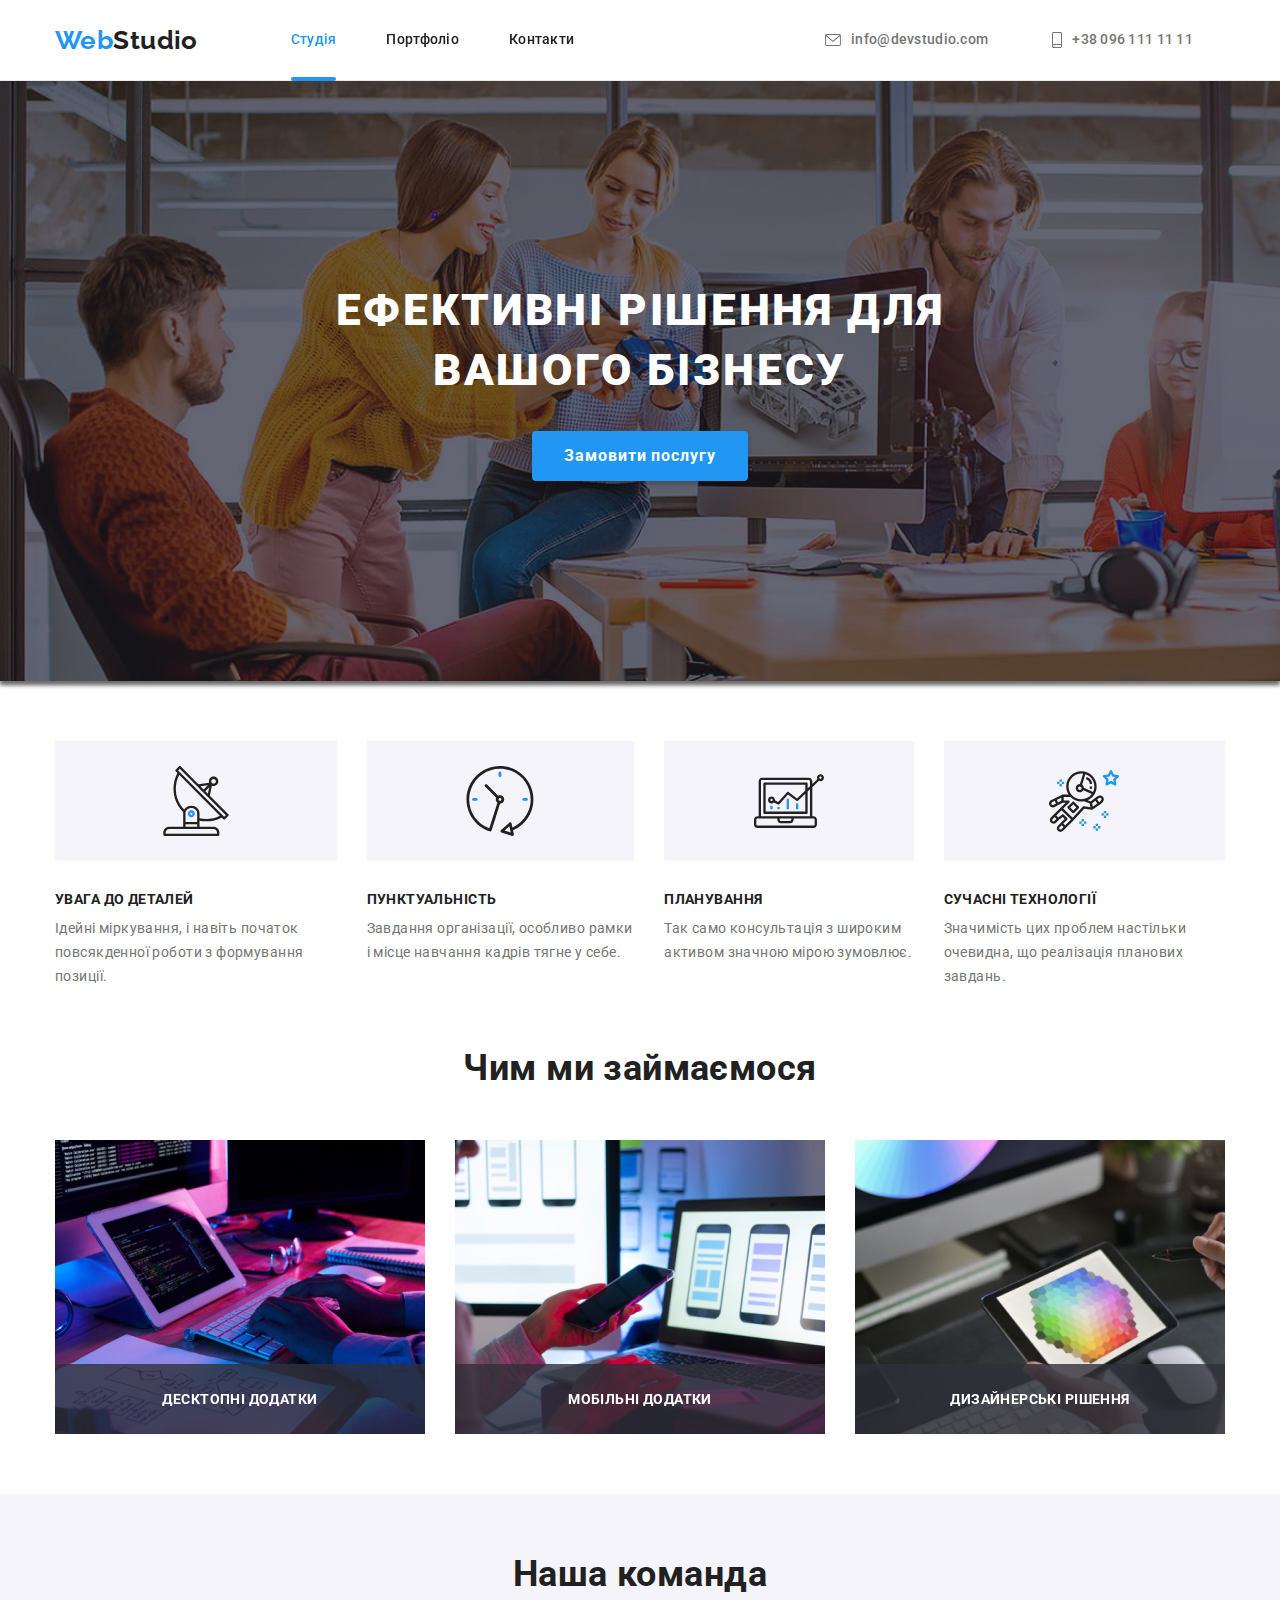
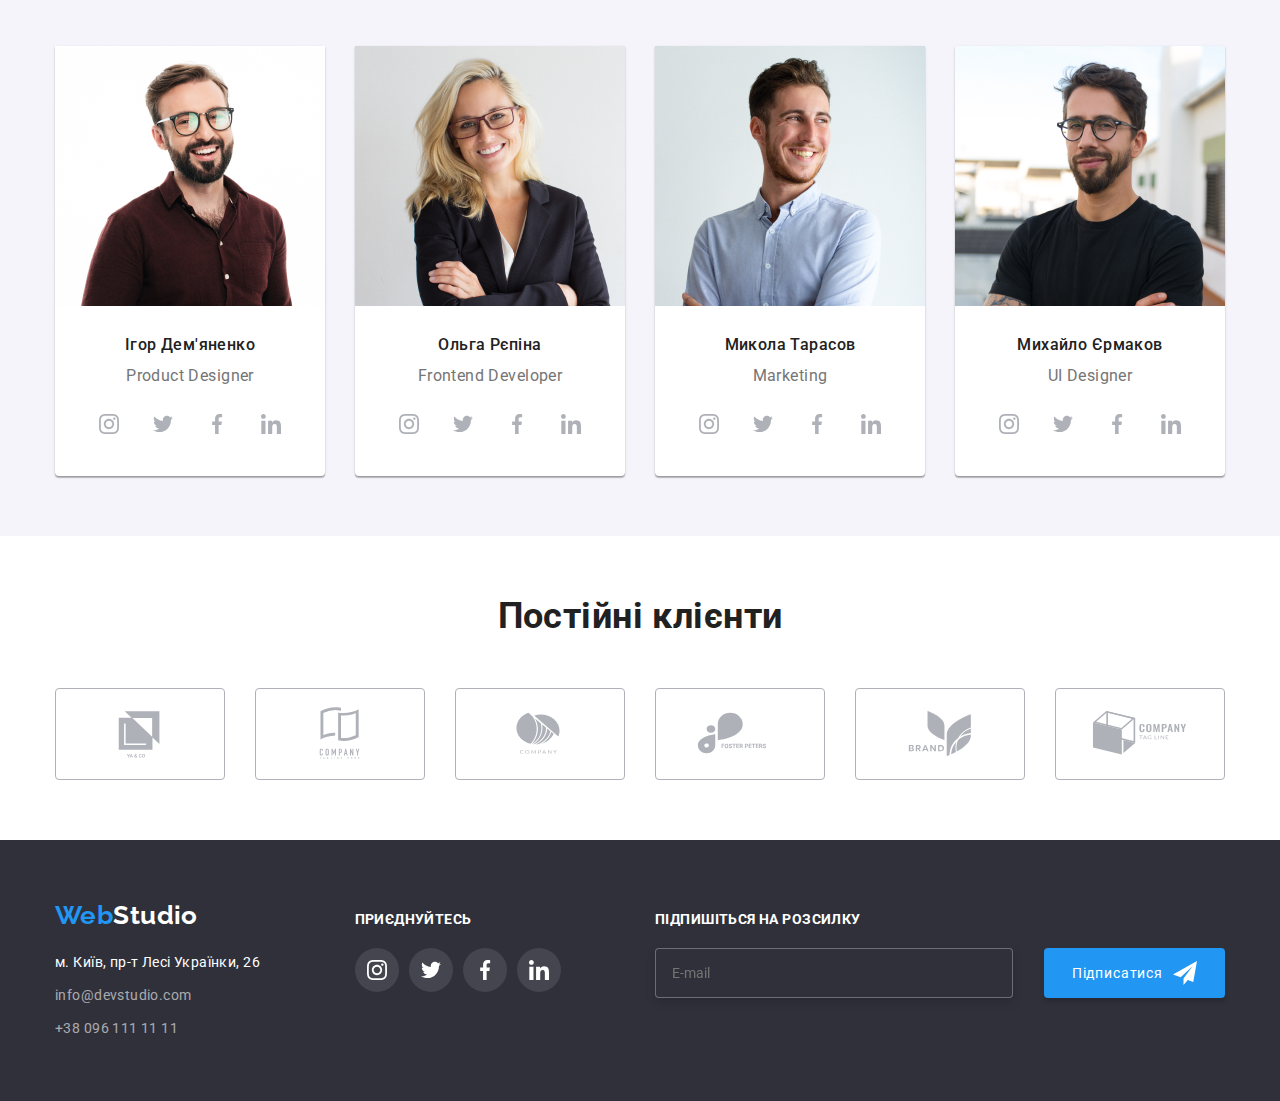
==== commit 5b040b3a: "pictures fix" ====
--- a/index.html
+++ b/index.html
@@ -190,15 +190,39 @@
                 <h2 class="actions__title">Чим ми займаємося</h2>
                 <ul class="actions-list">
                     <li class="actions-list__item">
-                        <img src="./img/box-1.jpg" width="370px" alt="box-1">
+                        <picture>
+                            <source 
+                            media="(min-width: 1200px)"
+                            srcset="./img/actions/img-1_370.jpg 1x, ./img/actions/img-1_740.jpg 2x"
+                            type="image/jpg"
+                            >
+                            <img src="./img/actions/img-1_370.jpg" alt="box-1">
+                        </picture>
+                        
                         <p class="actions-list__text">Десктопні додатки</p>
                     </li>
                     <li class="actions-list__item">
-                        <img src="./img/box-2.jpg" width="370px" alt="box-2">
+                        <picture>
+                            <source 
+                            media="(min-width: 1200px)"
+                            srcset="./img/actions/img-2_370.jpg 1x, ./img/actions/img-2_740.jpg 2x"
+                            type="image/jpg"
+                            >
+                            <img src="./img/actions/img-2_370.jpg" width="370px" alt="box-2">
+                        </picture>
+                        
                         <p class="actions-list__text">Мобільні додатки</p>
                     </li>
                     <li class="actions-list__item">
-                        <img src="./img/box-3.jpg" width="370px" alt="box-3">
+                        <picture>
+                            <source 
+                            media="(min-width: 1200px)"
+                            srcset="./img/actions/img-3_370.jpg 1x, ./img/actions/img-3_740.jpg 2x"
+                            type="image/jpg"
+                            >
+                            <img src="./img/actions/img-3_370.jpg" width="370px" alt="box-3">
+                        </picture>
+                       
                         <p class="actions-list__text">Дизайнерські рішення</p>
                     </li>
                 </ul>
@@ -211,7 +235,26 @@
                         <h2 class="team__title">Наша команда</h2>
                         <ul class="team-list">
                            <li class="team-list__item">
-                                <img class="team-list__img" srcset="./img/Ihor_2x.jpg 2x" src="./img/img-ihor.jpg" width="width: 270px" alt="Product Designer">
+
+                            <picture>
+                                <source 
+                                    media="(min-width: 1200px)"
+                                    srcset="./img/team/img1-270.jpg 1x, ./img/team/img1-540.jpg 2x"
+                                    type="image/jpg"
+                                >
+                                <source 
+                                    media="(min-width: 768px)"
+                                    srcset="./img/team/img1-354.jpg 1x, ./img/team/img1-708.jpg 2x"
+                                    type="image/jpg"
+                                >
+                                <source 
+                                    media="(max-width: 767px)"
+                                    srcset="./img/team/img1-450.jpg 1x, ./img/team/img1-900.jpg 2x"
+                                    type="image/jpg"
+                                >
+                                <img class="team-list__img" src="./img/team/img1-354.jpg" alt="Product Designer">
+                            </picture>
+                                
                                 <div class="team-list__block">
                                     <h3 class="team-list__title">Ігор Дем'яненко</h3>
                                     <p class="team-list__text">Product Designer</p>
@@ -248,7 +291,27 @@
                                 </div>
                             </li>
                             <li class="team-list__item">
-                                <img class="team-list__img" srcset="./img/Maryna_2x.jpg 2x" src="./img/img-olha.jpg" width="width: 270px" alt="Frontend Developer">
+
+                                <picture>
+                                    <source 
+                                        media="(min-width: 1200px)"
+                                        srcset="./img/team/img2-270.jpg 1x, ./img/team/img2-540.jpg 2x"
+                                        type="image/jpg"
+                                    >
+                                    <source 
+                                    media="(min-width: 768px)"
+                                    srcset="./img/team/img2-354.jpg 1x, ./img/team/img2-708.jpg 2x"
+                                    type="image/jpg"
+                                    >
+                                    <source 
+                                    media="(max-width: 767px)"
+                                    srcset="./img/team/img2-450.jpg 1x, ./img/team/img2-900.jpg 2x"
+                                    type="image/jpg"
+                                >
+                                    <img class="team-list__img" src="./img/team/img2-354.jpg" alt="Frontend Developer">
+                                </picture>
+                              
+
                                 <div class="team-list__block">
                                     <h3 class="team-list__title">Ольга Рєпіна</h3>
                                     <p class="team-list__text">Frontend Developer</p>
@@ -285,7 +348,26 @@
                                 </div>
                             </li>
                             <li class="team-list__item">
-                                <img class="team-list__img" srcset="./img/Mykola_2x.jpg 2x" src="./img/img-mykola.jpg" width="width: 270px" alt="Marketing">
+
+                                <picture>
+                                    <source 
+                                        media="(min-width: 1200px)"
+                                        srcset="./img/team/img3-270.jpg 1x, ./img/team/img3-540.jpg 2x"
+                                        type="image/jpg"
+                                    >
+                                    <source 
+                                    media="(min-width: 768px)"
+                                    srcset="./img/team/img3-354.jpg 1x, ./img/team/img3-708.jpg 2x"
+                                    type="image/jpg"
+                                    >
+                                    <source 
+                                    media="(max-width: 767px)"
+                                    srcset="./img/team/img3-450.jpg 1x, ./img/team/img3-900.jpg 2x"
+                                    type="image/jpg"
+                                    >
+                                    <img class="team-list__img" src="./img/team/img3-354.jpg" alt="Marketing">
+                                </picture>
+
                                 <div class="team-list__block">
                                     <h3 class="team-list__title">Микола Тарасов</h3>
                                     <p class="team-list__text">Marketing</p>
@@ -322,7 +404,26 @@
                                 </div>
                             </li>
                             <li class="team-list__item">
-                                <img class="team-list__img" srcset="./img/Michael_2x.jpg 2x" src="./img/img-michael.jpg" width="width: 270px" alt="UI Designer">
+
+                                <picture>
+                                    <source 
+                                        media="(min-width: 1200px)"
+                                        srcset="./img/team/img4-270.jpg 1x, ./img/team/img4-540.jpg 2x"
+                                        type="image/jpg"
+                                    >
+                                    <source 
+                                    media="(min-width: 768px)"
+                                    srcset="./img/team/img4-354.jpg 1x, ./img/team/img4-708.jpg 2x"
+                                    type="image/jpg"
+                                    >
+                                    <source 
+                                    media="(max-width: 767px)"
+                                    srcset="./img/team/img4-450.jpg 1x, ./img/team/img4-900.jpg 2x"
+                                    type="image/jpg"
+                                    >
+                                    <img class="team-list__img" src="./img/team/img4-354.jpg" alt="UI Designer">
+                                </picture>
+
                                 <div class="team-list__block">
                                     <h3 class="team-list__title">Михайло Єрмаков</h3>
                                     <p class="team-list__text">UI Designer</p>
--- a/css/main.min.css
+++ b/css/main.min.css
@@ -1 +1 @@
-:root{--white-color: #FFFFFF;--black-color: #212121;--brand-color: #2196F3;--grey-color: #757575;--dark-grey-color: #2F303A;--snow-color: #F5F4FA;--footer-color: #2F303A;--border-cards-color: #EEEEEE;--svg-color: #AFB1B8;--icons-footer-bg: rgba(255, 255, 255, 0.1);--bg-color-decisions: #C4C4C4}:root{--timing-function: cubic-bezier(0.4, 0, 0.2, 1)}:root{--main-font: "Roboto", sans-serif;--logo-font: "Raleway", sans-serif}:root{--min-mobile-size: min-width: 320px;--max-mobile-size: max-width: 767px;--min-tablet-size: min-width: 768px;--max-tablet-size: max-width: 1599px}body{font-family:var(--main-font);color:var(--white-color);letter-spacing:.03em;font-size:14px}a{color:var(--black-color);text-decoration:none}h1,h2,h3,h4,h5,h6,p{margin:0}img{display:block;width:100%;height:auto}ul{list-style:none;margin:0;padding:0}.section{padding:94px 0}@media screen and (max-width: 1199px){.section{padding:60px 15px}}.container{width:1200px;margin:0 auto;padding:0 15px}@media screen and (min-width: 320px)and (max-width: 767px){.container{max-width:100%}}@media screen and (min-width: 768px)and (max-width: 1199px){.container{padding:0 15px;width:100%;max-width:738px;padding:0}}.row{display:-webkit-box;display:-ms-flexbox;display:flex;-webkit-box-align:center;-ms-flex-align:center;align-items:center}@media screen and (min-width: 320px)and (max-width: 767px){.row{width:100%}}.current{color:var(--brand-color);position:relative}.current::before{content:"";left:0;top:45px;position:absolute;background:#2196f3;border-radius:2px;display:block;height:4px;width:100%}.current-mobile{color:var(--brand-color)}.header{border-bottom:1px solid #ececec}@media screen and (min-width: 320px)and (max-width: 767px){.header{position:relative}}.header .container{max-width:100%;padding:0 15px}.header-mobile__icon{display:none}@media screen and (min-width: 320px)and (max-width: 767px){.header-mobile__icon{width:24px;height:16px;display:inline-block;margin-left:auto}.header-mobile__icon:hover,.header-mobile__icon:focus{fill:var(--brand-color)}}.header-logo__headline{color:var(--black-color)}.logo{font-family:var(--logo-font);font-style:normal;font-weight:700;font-size:26px;line-height:1.19;color:var(--brand-color)}@media screen and (min-width: 320px)and (max-width: 767px){.logo{padding:16px 0;font-size:24px}}.header__list{margin-left:93px;display:-webkit-box;display:-ms-flexbox;display:flex;-webkit-box-pack:center;-ms-flex-pack:center;justify-content:center;gap:50px;list-style:none}@media screen and (min-width: 320px)and (max-width: 767px){.header__list{display:none;opacity:0;pointer-events:none}}.header__list .header-list__link{position:relative;display:block;font-weight:500;line-height:1.14;font-size:14px;letter-spacing:.02em;-webkit-transition-property:color;transition-property:color;-webkit-transition-duration:250ms;transition-duration:250ms;-webkit-transition-timing-function:var(--timing-function);transition-timing-function:var(--timing-function)}.header__list .header-list__link:hover,.header__list .header-list__link:focus{color:var(--brand-color)}.header__list .header-list__link:hover::after,.header__list .header-list__link:focus::after{-webkit-transform:scaleX(1);transform:scaleX(1)}.header__list .header-list__link::after{content:"";left:0;top:45px;position:absolute;background:#2196f3;border-radius:2px;display:block;height:4px;width:100%;-webkit-transform:scaleX(0);transform:scaleX(0);-webkit-transition:-webkit-transform 250ms var(--timing-function);transition:-webkit-transform 250ms var(--timing-function);transition:transform 250ms var(--timing-function);transition:transform 250ms var(--timing-function), -webkit-transform 250ms var(--timing-function)}.header-contacts{display:-webkit-box;display:-ms-flexbox;display:flex;margin-left:auto;padding-top:32px;padding-bottom:32px}@media screen and (min-width: 320px)and (max-width: 767px){.header-contacts{display:none}}@media screen and (min-width: 768px)and (max-width: 1199px){.header-contacts{-webkit-box-orient:vertical;-webkit-box-direction:normal;-ms-flex-direction:column;flex-direction:column;gap:10px;padding:21px 0}}.header-contacts .header-contacts__item{display:-webkit-box;display:-ms-flexbox;display:flex;margin:0 32px}@media screen and (min-width: 768px)and (max-width: 1199px){.header-contacts{-webkit-box-orient:vertical;-webkit-box-direction:normal;-ms-flex-direction:column;flex-direction:column}}.header-contacts .header-contacts__icon{margin-right:10px}.header-contacts .header-contacts__link{color:var(--svg-color);display:-webkit-box;display:-ms-flexbox;display:flex;-webkit-box-align:center;-ms-flex-align:center;align-items:center;color:var(--grey-color);font-weight:500;line-height:1.14;letter-spacing:.02em;-webkit-transition-property:color;transition-property:color;-webkit-transition-duration:250ms;transition-duration:250ms;-webkit-transition-timing-function:var(--timing-function);transition-timing-function:var(--timing-function)}.header-contacts .header-contacts__link:hover,.header-contacts .header-contacts__link:focus{color:var(--brand-color)}.header-contacts .icon-envelope{fill:currentColor;width:16px;height:12px}.header-contacts .icon-phone{fill:currentColor;width:10px;height:16px}.hero{height:600px;margin:0 auto;max-width:1600px;padding:200px 0;background-image:-webkit-gradient(linear, left top, right top, from(rgba(47, 48, 58, 0.4)), to(rgba(47, 48, 58, 0.4))),url("../img/Img.jpg");background-image:linear-gradient(to right, rgba(47, 48, 58, 0.4), rgba(47, 48, 58, 0.4)),url("../img/Img.jpg");background-repeat:no-repeat;-webkit-box-shadow:0px 4px 4px rgba(0,0,0,.25),0px 4px 4px rgba(0,0,0,.25),0px 4px 4px rgba(0,0,0,.25);box-shadow:0px 4px 4px rgba(0,0,0,.25),0px 4px 4px rgba(0,0,0,.25),0px 4px 4px rgba(0,0,0,.25)}@media screen and (max-width: 1199px){.hero{background-size:cover;background-position:center;padding:118px 0;height:400px}}@media screen and (max-width: 767px){.hero .container{padding-right:45px;padding-left:45px}}@media screen and (min-width: 768px)and (max-height: 1199px){.hero .container{padding-right:189px;padding-left:189px}}@media(min-device-pixel-ratio: 2),(-webkit-min-device-pixel-ratio: 2),(min-resolution: 192dpi),(min-resolution: 2dppx){.hero .box{background-image:url("../img/Header img_2x.jpg")}}.hero .hero__title{width:696px;margin:0 auto;font-style:normal;font-weight:900;font-size:44px;line-height:1.36;text-align:center;letter-spacing:.06em;text-transform:uppercase}@media screen and (max-width: 1199px){.hero .hero__title{font-size:26px;width:100%;letter-spacing:.06em;line-height:1.6}}.hero .hero__btn{display:block;margin:0 auto;margin-top:30px;font-family:var(--main-font);width:216px;height:50px;border:none;background:var(--brand-color);-webkit-box-shadow:0px 4px 4px rgba(0,0,0,.15);box-shadow:0px 4px 4px rgba(0,0,0,.15);border-radius:4px;color:var(--white-color);font-weight:700;font-size:16px;line-height:1.875;letter-spacing:.06em}.hero .hero__btn:hover{cursor:pointer}.features-list{display:-webkit-box;display:-ms-flexbox;display:flex;-webkit-box-pack:center;-ms-flex-pack:center;justify-content:center;color:var(--black-color);gap:30px}@media screen and (max-width: 767px){.features-list{-webkit-box-orient:vertical;-webkit-box-direction:normal;-ms-flex-direction:column;flex-direction:column;-webkit-box-align:center;-ms-flex-align:center;align-items:center}}@media screen and (min-width: 767px)and (max-width: 1199px){.features-list{-ms-flex-wrap:wrap;flex-wrap:wrap}}@media screen and (max-width: 767px){.features-list .features-list__item:not(.features-list__item:first-child){margin-top:30px}}@media screen and (max-width: 767px){.features-list .features-list__item{max-width:450px}}@media screen and (min-width: 767px)and (max-width: 1199px){.features-list .features-list__item{width:calc((100% - 60px)/2);max-width:354px}}.features-list .features-list__block{background-color:var(--snow-color);height:120px;display:-webkit-box;display:-ms-flexbox;display:flex;-webkit-box-pack:center;-ms-flex-pack:center;justify-content:center;-webkit-box-align:center;-ms-flex-align:center;align-items:center}.features-list .features-list__title{margin-top:30px;font-size:14px}@media screen and (max-width: 767px){.features-list .features-list__title{text-align:center}}.features-list .features-list__text{margin-top:10px;font-weight:400;color:var(--grey-color);line-height:1.7}.features-list .features-list__icon{width:70px;height:70px}.overflow{position:fixed;top:0;left:0;width:100%;height:100%;background:rgba(0,0,0,.2);opacity:1;-webkit-transition:opacity 250ms cubic-bezier(0.4, 0, 0.2, 1);transition:opacity 250ms cubic-bezier(0.4, 0, 0.2, 1)}.modal{top:50%;left:50%;-webkit-transform:translate(-50%, -50%);transform:translate(-50%, -50%);position:absolute;max-width:528px;max-height:581px;background:#fff;-webkit-box-shadow:0px 1px 3px rgba(0,0,0,.12),0px 1px 1px rgba(0,0,0,.14),0px 2px 1px rgba(0,0,0,.2);box-shadow:0px 1px 3px rgba(0,0,0,.12),0px 1px 1px rgba(0,0,0,.14),0px 2px 1px rgba(0,0,0,.2);border-radius:4px;padding:40px}@media screen and (max-width: 1199px){.modal{width:100%;max-height:609px;max-width:450px}}.modal .modal__text{margin-bottom:12px;text-align:center;color:var(--black-color);font-weight:700;font-size:20px;line-height:1.15}.modal .modal-close__btn{position:absolute;background:#fff;border:1px solid rgba(0,0,0,.1);width:30px;height:30px;border-radius:50%;display:-webkit-box;display:-ms-flexbox;display:flex;-webkit-box-pack:center;-ms-flex-pack:center;justify-content:center;-webkit-box-align:center;-ms-flex-align:center;align-items:center;padding:0;left:92%;top:8px;cursor:pointer;-webkit-transition-property:color;transition-property:color;-webkit-transition-duration:250ms;transition-duration:250ms;-webkit-transition-timing-function:cubic-bezier(0.4, 0, 0.2, 1);transition-timing-function:cubic-bezier(0.4, 0, 0.2, 1)}.modal .modal-close__btn:focus,.modal .modal-close__btn:hover{color:var(--brand-color)}.modal .modal-close__icon{width:18px;height:18px;fill:currentColor}.modal .modal__btn{display:block;margin:0 auto;margin-top:30px;background-color:var(--brand-color);border-radius:4px;border:none;color:var(--white-color);padding:10px 52px;letter-spacing:.06em;font-weight:700;font-size:16px;line-height:1.87;cursor:pointer;font-family:var(--main-font);-webkit-transition-property:-webkit-box-shadow;transition-property:-webkit-box-shadow;transition-property:box-shadow;transition-property:box-shadow, -webkit-box-shadow;-webkit-transition-duration:250ms;transition-duration:250ms;-webkit-transition-timing-function:cubic-bezier(0.4, 0, 0.2, 1);transition-timing-function:cubic-bezier(0.4, 0, 0.2, 1)}.modal .modal__btn:hover,.modal .modal__btn:focus{-webkit-box-shadow:0px 4px 4px rgba(0,0,0,.15);box-shadow:0px 4px 4px rgba(0,0,0,.15)}@media screen and (min-width: 0px)and (max-width: 400px){.modal .modal__btn{margin-top:auto}}.modal-form__label{display:inline-block;margin-top:10px;color:var(--grey-color);font-size:12px}.modal-form__block{margin-top:4px;position:relative}.modal-form__block:focus-within,.modal-form__block:hover{fill:var(--brand-color)}.modal-form__block .modal-form__icon{height:18px;width:18px;position:absolute;top:11px;left:12px;-webkit-transition-property:fill;transition-property:fill;-webkit-transition-duration:250ms;transition-duration:250ms;-webkit-transition-timing-function:cubic-bezier(0.4, 0, 0.2, 1);transition-timing-function:cubic-bezier(0.4, 0, 0.2, 1)}.modal-form__block .modal-form__input{padding-left:42px;border:1px solid rgba(33,33,33,.2);border-radius:4px;width:100%;height:40px;-webkit-transition-property:border,outline;transition-property:border,outline;-webkit-transition-duration:250ms;transition-duration:250ms;-webkit-transition-timing-function:cubic-bezier(0.4, 0, 0.2, 1);transition-timing-function:cubic-bezier(0.4, 0, 0.2, 1)}.modal-form__block .modal-form__input:hover,.modal-form__block .modal-form__input:focus,.modal-form__block .modal-form__input:focus-within{border:1px solid var(--brand-color);outline:none;cursor:pointer}.modal-form__block .modal-form__comment{resize:none;width:100%;height:120px;padding:12px 16px;letter-spacing:.01em;font-size:12px;line-height:1.16;border:1px solid rgba(33,33,33,.2);border-radius:4px;-webkit-transition-property:border,outline,border-radius;transition-property:border,outline,border-radius;-webkit-transition-duration:250ms;transition-duration:250ms;-webkit-transition-timing-function:cubic-bezier(0.4, 0, 0.2, 1);transition-timing-function:cubic-bezier(0.4, 0, 0.2, 1)}.modal-form__block .modal-form__comment::-webkit-input-placeholder{color:rgba(117,117,117,.5)}.modal-form__block .modal-form__comment::-moz-placeholder{color:rgba(117,117,117,.5)}.modal-form__block .modal-form__comment:-ms-input-placeholder{color:rgba(117,117,117,.5)}.modal-form__block .modal-form__comment::-ms-input-placeholder{color:rgba(117,117,117,.5)}.modal-form__block .modal-form__comment::placeholder{color:rgba(117,117,117,.5)}.modal-form__block .modal-form__comment:hover,.modal-form__block .modal-form__comment:focus,.modal-form__block .modal-form__comment:focus-within{border:1px solid var(--brand-color);outline:none;cursor:pointer}.modal-checkbox__block{position:relative;display:-webkit-box;display:-ms-flexbox;display:flex;-webkit-box-pack:center;-ms-flex-pack:center;justify-content:center;-webkit-box-align:center;-ms-flex-align:center;align-items:center;gap:7px;margin-top:20px}@media screen and (min-width: 0px)and (max-width: 400px){.modal-checkbox__block{margin-top:auto}}.modal-checkbox__block .modal-checkbox__label{color:var(--grey-color);display:-webkit-box;display:-ms-flexbox;display:flex;-webkit-box-align:center;-ms-flex-align:center;align-items:center;gap:7px;line-height:1.71}.modal-checkbox__block .modal-checkbox__label:hover{cursor:pointer}@media screen and (max-width: 1199px){.modal-checkbox__block .modal-checkbox__text{line-height:1.2;font-size:12px}}.modal-checkbox__block .modal-checkbox__link{color:var(--brand-color);text-decoration:underline}.modal-checkbox__block .modal-checkbox__input{-webkit-appearance:none;-moz-appearance:none;appearance:none;width:16px;height:15px}.modal-checkbox__block .modal-checkbox__input:checked+.non-checked+.is-checked{fill:var(--white-color);background-color:var(--brand-color);border-radius:2px}.modal-checkbox__block .modal-checkbox__icon{position:absolute;width:16px;height:15px;-webkit-transition-property:fill,background-color;transition-property:fill,background-color;-webkit-transition-duration:250ms;transition-duration:250ms;-webkit-transition-timing-function:cubic-bezier(0.4, 0, 0.2, 1);transition-timing-function:cubic-bezier(0.4, 0, 0.2, 1)}@media screen and (min-width: 0px)and (max-width: 550px){.modal-checkbox__block .modal-checkbox__icon{left:0}}.modal-checkbox__block .is-checked{fill:none}.visually-hidden{position:absolute;width:1px;height:1px;margin:-1px;border:0;padding:0;overflow:hidden}.is-hidden{opacity:0;pointer-events:none}.actions{padding-top:0}@media screen and (min-width: 320px)and (max-width: 1199px){.actions{display:none}}.actions .actions__title{font-style:normal;font-size:36px;line-height:1.16;text-align:center;color:var(--black-color)}.actions .actions-list{margin-top:50px;display:-webkit-box;display:-ms-flexbox;display:flex;gap:30px}.actions .actions-list__item{position:relative}.actions .actions-list__text{display:-webkit-box;display:-ms-flexbox;display:flex;-webkit-box-pack:center;-ms-flex-pack:center;justify-content:center;-webkit-box-align:center;-ms-flex-align:center;align-items:center;position:absolute;width:100%;height:70px;bottom:0;background:rgba(47,48,58,.8);font-weight:700;text-transform:uppercase}.team{background:var(--snow-color)}.team .team__title{font-style:normal;font-weight:700;font-size:36px;line-height:1.16;text-align:center;color:var(--black-color)}@media screen and (max-width: 1199){.team .team__title{font-size:28px;line-height:1.17}}.team .team-list{display:-webkit-box;display:-ms-flexbox;display:flex;gap:30px;margin-top:50px}@media screen and (min-width: 320px)and (max-width: 767px){.team .team-list{-webkit-box-orient:vertical;-webkit-box-direction:normal;-ms-flex-direction:column;flex-direction:column;-webkit-box-align:center;-ms-flex-align:center;align-items:center}}@media screen and (min-width: 768px)and (max-width: 1199px){.team .team-list{-ms-flex-wrap:wrap;flex-wrap:wrap;-webkit-box-pack:center;-ms-flex-pack:center;justify-content:center}}.team .team-list__item{background:var(--white-color);font-size:16px;-webkit-box-shadow:0px 1px 3px rgba(0,0,0,.12),0px 1px 1px rgba(0,0,0,.14),0px 2px 1px rgba(0,0,0,.2);box-shadow:0px 1px 3px rgba(0,0,0,.12),0px 1px 1px rgba(0,0,0,.14),0px 2px 1px rgba(0,0,0,.2);border-radius:0px 0px 4px 4px}.team .team-list__block{padding:30px 0}@media screen and (min-width: 768px)and (max-width: 1199px){.team .team-list__img{max-width:354px}}.team .team-list__title{color:var(--black-color);text-align:center;font-weight:500;font-size:16px;font-family:var(--main-font);line-height:1.18}.team .team-list__text{color:var(--grey-color);line-height:1.35;text-align:center;margin-top:10px;margin-bottom:16px}.team .team-list__icons{display:-webkit-box;display:-ms-flexbox;display:flex;-webkit-box-pack:center;-ms-flex-pack:center;justify-content:center;gap:10px}.team .team-icon{fill:currentColor;width:20px;height:20px}.team .team-icon__link{color:var(--svg-color);display:-webkit-box;display:-ms-flexbox;display:flex;-webkit-box-pack:center;-ms-flex-pack:center;justify-content:center;-webkit-box-align:center;-ms-flex-align:center;align-items:center;height:44px;width:44px;border-radius:50%;-webkit-transition-property:background-color,color;transition-property:background-color,color;-webkit-transition-duration:250ms;transition-duration:250ms;-webkit-transition-timing-function:cubic-bezier(0.4, 0, 0.2, 1);transition-timing-function:cubic-bezier(0.4, 0, 0.2, 1)}.team .team-icon__link:hover,.team .team-icon__link:focus{color:var(--white-color);border-radius:50%;border:1px solid var(--brand-color);background-color:var(--brand-color)}.clients__title{color:var(--black-color);font-size:36px;font-weight:700;font-family:var(--main-font);line-height:1.16;text-align:center}@media screen and (max-width: 767px){.clients__title{font-size:28px;line-height:1.17}}.clients-list{display:-webkit-box;display:-ms-flexbox;display:flex;margin-top:50px;gap:30px}@media screen and (max-width: 1199px){.clients-list{-ms-flex-wrap:wrap;flex-wrap:wrap;-webkit-box-pack:center;-ms-flex-pack:center;justify-content:center}}@media screen and (min-width: 768px)and (max-width: 1199px){.clients-list{-ms-flex-wrap:wrap;flex-wrap:wrap;-webkit-box-pack:center;-ms-flex-pack:center;justify-content:center}}.clients-list .clients-list__item{width:170px;height:92px;display:-webkit-box;display:-ms-flexbox;display:flex;-webkit-box-align:center;-ms-flex-align:center;align-items:center}@media screen and (max-width: 767px){.clients-list .clients-list__item{width:calc((100% - 60px)/2)}}@media screen and (min-width: 768px)and (max-width: 1199px){.clients-list .clients-list__item{width:calc((100% - 90px)/3)}}.clients-list .clients-list__link{display:-webkit-box;display:-ms-flexbox;display:flex;-webkit-box-align:center;-ms-flex-align:center;align-items:center;-webkit-box-pack:center;-ms-flex-pack:center;justify-content:center;height:100%;width:100%;border:1px solid var(--svg-color);border-radius:4px;color:var(--svg-color);-webkit-transition-property:border,color;transition-property:border,color;-webkit-transition-duration:250ms;transition-duration:250ms;-webkit-transition-timing-function:cubic-bezier(0.4, 0, 0.2, 1);transition-timing-function:cubic-bezier(0.4, 0, 0.2, 1)}.clients-list .clients-list__link:hover,.clients-list .clients-list__link:focus{border-color:var(--brand-color);color:var(--brand-color)}.clients-list .clients-list__icon{fill:currentColor;width:106px;height:60px}.footer{background:var(--footer-color);padding:60px 0}.footer .container{display:-webkit-box;display:-ms-flexbox;display:flex;-webkit-box-pack:justify;-ms-flex-pack:justify;justify-content:space-between;-webkit-box-align:baseline;-ms-flex-align:baseline;align-items:baseline}@media screen and (min-width: 320px)and (max-width: 767px){.footer .container{display:block;text-align:center}}@media screen and (min-width: 768px)and (max-width: 1199px){.footer .container{-ms-flex-wrap:wrap;flex-wrap:wrap;-ms-flex-pack:distribute;justify-content:space-around}}.footer .footer-contacts__block{display:inline-block}@media screen and (min-width: 768px)and (max-width: 1199px){.footer .footer-contacts__block{text-align:center}}.footer .footer-contacts__logo{color:var(--white-color)}.footer .logo{font-family:var(--logo-font);font-style:normal;font-weight:700;font-size:26px;line-height:1.19;color:var(--brand-color)}.footer .footer-address__block{margin-top:20px}.footer .footer-address__text{line-height:1.7;font-style:normal;font-size:14px}.footer .footer-contacts__list{line-height:1.7;font-style:normal}.footer .footer-contacts__item{margin-top:9px}.footer .footer-contacts__link{color:rgba(255,255,255,.6);-webkit-transition-property:color;transition-property:color;-webkit-transition-duration:250ms;transition-duration:250ms;-webkit-transition-timing-function:var(--timing-function);transition-timing-function:var(--timing-function)}.footer .footer-contacts__link:hover,.footer .footer-contacts__link:focus{color:var(--brand-color)}@media screen and (min-width: 320px)and (max-width: 767px){.footer-subscribe__block{margin:60px 0}}@media screen and (min-width: 768px)and (max-width: 1199px){.footer-subscribe__block{text-align:center}}.footer-subscribe__text{text-transform:uppercase;font-weight:700;line-height:1.14;letter-spacing:.03em}@media screen and (min-width: 320px)and (max-width: 767px){.footer-subscribe__text{text-align:center}}.footer-subscribe__list{display:-webkit-box;display:-ms-flexbox;display:flex;-webkit-box-pack:center;-ms-flex-pack:center;justify-content:center;gap:10px;margin-top:20px}.footer-subscribe__list .footer-subscribe__link{background-color:var(--icons-footer-bg);display:-webkit-box;display:-ms-flexbox;display:flex;-webkit-box-pack:center;-ms-flex-pack:center;justify-content:center;-webkit-box-align:center;-ms-flex-align:center;align-items:center;height:44px;width:44px;border-radius:50%;-webkit-transition-property:background-color,color;transition-property:background-color,color;-webkit-transition-duration:250ms;transition-duration:250ms;-webkit-transition-timing-function:cubic-bezier(0.4, 0, 0.2, 1);transition-timing-function:cubic-bezier(0.4, 0, 0.2, 1)}.footer-subscribe__list .footer-subscribe__link:hover,.footer-subscribe__list .footer-subscribe__link:focus{color:var(--white-color);border-radius:50%;border:1px solid var(--brand-color);background-color:var(--brand-color)}.footer-subscribe__list .footer-subscribe__icon{width:20px;height:20px;fill:var(--white-color)}@media screen and (min-width: 768px)and (max-width: 1199px){.subscribe-footer__block{margin-top:60px;text-align:center;display:-webkit-box;display:-ms-flexbox;display:flex;-webkit-box-orient:vertical;-webkit-box-direction:normal;-ms-flex-direction:column;flex-direction:column;-webkit-box-pack:center;-ms-flex-pack:center;justify-content:center;width:calc((100% - 300px)/1)}}.subscribe-footer__block .subscribe-footer__text{font-weight:700;text-transform:uppercase;line-height:1.14}.subscribe-footer__block .subscribe-footer__form{display:-webkit-box;display:-ms-flexbox;display:flex;margin-top:20px}@media screen and (min-width: 320px)and (max-width: 767px){.subscribe-footer__block .subscribe-footer__form{-webkit-box-orient:vertical;-webkit-box-direction:normal;-ms-flex-direction:column;flex-direction:column}}@media screen and (min-width: 768px)and (max-width: 1199px){.subscribe-footer__block .subscribe-footer__form{-webkit-box-orient:vertical;-webkit-box-direction:normal;-ms-flex-direction:column;flex-direction:column;-webkit-box-align:center;-ms-flex-align:center;align-items:center;gap:20px}}.subscribe-footer__block .subscribe-footer__label{width:100%}.subscribe-footer__block .subscribe-footer__input{width:358px;height:50px;border:1px solid rgba(255,255,255,.3);-webkit-filter:drop-shadow(0px 4px 4px rgba(0, 0, 0, 0.15));filter:drop-shadow(0px 4px 4px rgba(0, 0, 0, 0.15));border-radius:4px;background-color:var(--footer-color);outline:none;padding-left:16px;color:rgba(255,255,255,.3)}@media screen and (min-width: 0px)and (max-width: 767px){.subscribe-footer__block .subscribe-footer__input{width:100%;max-width:450px}}.subscribe-footer__block .subscribe-footer__btn{display:-webkit-box;display:-ms-flexbox;display:flex;-webkit-box-pack:center;-ms-flex-pack:center;justify-content:center;-webkit-box-align:center;-ms-flex-align:center;align-items:center;gap:10px;margin-left:12px;letter-spacing:.06em;border:none;width:200px;height:50px;background:#2196f3;-webkit-box-shadow:0px 4px 4px rgba(0,0,0,.15);box-shadow:0px 4px 4px rgba(0,0,0,.15);border-radius:4px;color:var(--white-color);cursor:pointer;padding:0 28px}@media screen and (min-width: 320px)and (max-width: 767px){.subscribe-footer__block .subscribe-footer__btn{margin:0 auto;margin-top:20px}}@media screen and (min-width: 768px)and (max-width: 1199px){.subscribe-footer__block .subscribe-footer__btn{width:200px}}.subscribe-footer__block .subscribe-footer__icon{width:24px;height:24px;fill:var(--white-color)}.portfolio-list__btn{display:-webkit-box;display:-ms-flexbox;display:flex;-webkit-box-pack:center;-ms-flex-pack:center;justify-content:center;gap:8px;row-gap:15px}@media screen and (min-width: 320px)and (max-width: 767px){.portfolio-list__btn{-webkit-box-pack:start;-ms-flex-pack:start;justify-content:flex-start;-ms-flex-wrap:wrap;flex-wrap:wrap}}.portfolio-list__btn .portfolio-item__btn{background-color:var(--snow-color);border-radius:4px;padding:8px 22px;color:var(--black-color);font-family:var(--main-font);font-weight:500;font-size:16px;border:none;line-height:1.625;letter-spacing:.03em;cursor:pointer;-webkit-transition-property:background-color,color,-webkit-box-shadow;transition-property:background-color,color,-webkit-box-shadow;transition-property:background-color,color,box-shadow;transition-property:background-color,color,box-shadow,-webkit-box-shadow;-webkit-transition-duration:250ms;transition-duration:250ms;-webkit-transition-timing-function:cubic-bezier(0.4, 0, 0.2, 1);transition-timing-function:cubic-bezier(0.4, 0, 0.2, 1)}.portfolio-list__btn .portfolio-item__btn:hover,.portfolio-list__btn .portfolio-item__btn:focus{background:var(--brand-color);color:var(--white-color);-webkit-box-shadow:0px 3px 1px rgba(0,0,0,.1),0px 1px 2px rgba(0,0,0,.08),0px 2px 2px rgba(0,0,0,.12);box-shadow:0px 3px 1px rgba(0,0,0,.1),0px 1px 2px rgba(0,0,0,.08),0px 2px 2px rgba(0,0,0,.12)}.portfolio-cards__list{display:-webkit-box;display:-ms-flexbox;display:flex;-ms-flex-wrap:wrap;flex-wrap:wrap;gap:30px;margin-top:50px}@media screen and (max-width: 1199px){.portfolio-cards__list{-webkit-box-pack:center;-ms-flex-pack:center;justify-content:center}}@media screen and (min-width: 768px)and (max-width: 1199px){.portfolio-cards__list .portfolio-cards__item{width:354px}}.portfolio-cards__list .portfolio-cards__link{display:inline-block;-webkit-transition-property:-webkit-box-shadow;transition-property:-webkit-box-shadow;transition-property:box-shadow;transition-property:box-shadow, -webkit-box-shadow;-webkit-transition-duration:250ms;transition-duration:250ms;-webkit-transition-timing-function:cubic-bezier(0.4, 0, 0.2, 1);transition-timing-function:cubic-bezier(0.4, 0, 0.2, 1)}.portfolio-cards__list .portfolio-cards__link:hover,.portfolio-cards__list .portfolio-cards__link:focus{-webkit-box-shadow:0px 1px 1px rgba(0,0,0,.12),0px 4px 4px rgba(0,0,0,.06),1px 4px 6px rgba(0,0,0,.16);box-shadow:0px 1px 1px rgba(0,0,0,.12),0px 4px 4px rgba(0,0,0,.06),1px 4px 6px rgba(0,0,0,.16)}.portfolio-cards__list .portfolio-cards__link:hover .portfolio-cards__overlay,.portfolio-cards__list .portfolio-cards__link:focus .portfolio-cards__overlay{-webkit-transform:translateY(0);transform:translateY(0)}@media screen and (min-width: 768px)and (max-width: 1199px){.portfolio-cards__list .portfolio-cards__link{display:-webkit-box;display:-ms-flexbox;display:flex;-webkit-box-orient:vertical;-webkit-box-direction:normal;-ms-flex-direction:column;flex-direction:column;height:100%}}.portfolio-cards__list .portfolio-item__wrap{overflow:hidden;position:relative}.portfolio-cards__list .portfolio-cards__overlay{position:absolute;top:0;left:0;margin-top:1px;padding:63px 24px;color:var(--white-color);width:370px;height:294px;background-color:rgba(33,150,243,.9);-webkit-transform:translateY(100%);transform:translateY(100%);-webkit-transition:-webkit-transform 250ms cubic-bezier(0.4, 0, 0.2, 1);transition:-webkit-transform 250ms cubic-bezier(0.4, 0, 0.2, 1);transition:transform 250ms cubic-bezier(0.4, 0, 0.2, 1);transition:transform 250ms cubic-bezier(0.4, 0, 0.2, 1), -webkit-transform 250ms cubic-bezier(0.4, 0, 0.2, 1)}@media screen and (min-width: 320px)and (max-width: 767px){.portfolio-cards__list .portfolio-cards__img{width:100%}}@media screen and (min-width: 768px)and (max-width: 1199px){.portfolio-cards__list .portfolio-cards__img{width:354px}}.portfolio-cards__list .portfolio-overlay__text{font-size:18px;line-height:1.55}.portfolio-cards__list .portfolio-item__block{padding:20px 24px;border-left:1px solid var(--border-cards-color);border-right:1px solid var(--border-cards-color);border-bottom:1px solid var(--border-cards-color)}@media screen and (min-width: 768px)and (max-width: 1199px){.portfolio-cards__list .portfolio-item__block{-webkit-box-flex:1;-ms-flex-positive:1;flex-grow:1}}.portfolio-cards__list .portfolio-item__header{font-weight:700;font-size:18px;color:var(--black-color);letter-spacing:.06em;line-height:2}.portfolio-cards__list .portfolio-item__text{margin-top:4px;font-size:16px;color:var(--grey-color);line-height:1.8}.header-mobile{position:fixed;top:0;left:0;height:100%;width:100%;padding:48px 40px;background-color:var(--white-color);display:-webkit-box;display:-ms-flexbox;display:flex;-webkit-box-orient:vertical;-webkit-box-direction:normal;-ms-flex-direction:column;flex-direction:column;overflow:hidden;-webkit-transition:opacity 250ms cubic-bezier(0.4, 0, 0.2, 1);transition:opacity 250ms cubic-bezier(0.4, 0, 0.2, 1)}.header-mobile .header-mobile__icon-close{position:absolute;top:20px;right:20px;width:18px;height:18px}.header-mobile .header-mobile__icon-close:hover,.header-mobile .header-mobile__icon-close:focus{fill:var(--brand-color)}.header-mobile__list{display:-webkit-box;display:-ms-flexbox;display:flex;-webkit-box-orient:vertical;-webkit-box-direction:normal;-ms-flex-direction:column;flex-direction:column;gap:35px}.header-mobile__list .header-mobile__list-link{font-weight:500;font-size:40px;letter-spacing:.02em;line-height:1.17}.header-mobile__list .header-mobile__list-link:hover,.header-mobile__list .header-mobile__list-link:focus{color:var(--brand-color)}.header-mobile__contacts{margin-top:auto}.header-mobile__contacts-item{font-weight:500;font-size:34px}.header-mobile__contacts-item .header-mobile__contacts-link{color:var(--brand-color);line-height:1.17}.header-mobile__contacts-item:last-child{font-size:24px;margin-top:32px}.header-mobile__contacts-item:last-child .header-mobile__contacts-link{color:var(--grey-color)}.header-mobile__social{display:-webkit-box;display:-ms-flexbox;display:flex;-webkit-box-pack:start;-ms-flex-pack:start;justify-content:flex-start;-ms-flex-wrap:wrap;flex-wrap:wrap;gap:10px;margin-top:64px}.header-mobile__social-item:not(:last-child){padding-right:10px;border-right:1px solid rgba(33,33,33,.2)}.header-mobile__social-item .header-mobile__social-link{color:var(--brand-color);font-weight:500;font-size:18px;line-height:1.22}/*# sourceMappingURL=main.min.css.map */+:root{--white-color: #FFFFFF;--black-color: #212121;--brand-color: #2196F3;--grey-color: #757575;--dark-grey-color: #2F303A;--snow-color: #F5F4FA;--footer-color: #2F303A;--border-cards-color: #EEEEEE;--svg-color: #AFB1B8;--icons-footer-bg: rgba(255, 255, 255, 0.1);--bg-color-decisions: #C4C4C4}:root{--timing-function: cubic-bezier(0.4, 0, 0.2, 1)}:root{--main-font: "Roboto", sans-serif;--logo-font: "Raleway", sans-serif}:root{--min-mobile-size: min-width: 320px;--max-mobile-size: max-width: 767px;--min-tablet-size: min-width: 768px;--max-tablet-size: max-width: 1599px}body{font-family:var(--main-font);color:var(--white-color);letter-spacing:.03em;font-size:14px}a{color:var(--black-color);text-decoration:none}h1,h2,h3,h4,h5,h6,p{margin:0}img{display:block;max-width:100%;height:auto}ul{list-style:none;margin:0;padding:0}.section{padding:60px 15px}@media screen and (max-width: 1200px){.section{padding:94px 0}}.container{max-width:100%;padding:0 15px}@media screen and (min-width: 768px)and (max-width: 1199px){.container{width:100%;max-width:738px;padding:0;margin:0 auto}}@media screen and (min-width: 1200px){.container{width:1200px;margin:0 auto;padding:0 15px}}.row{display:-webkit-box;display:-ms-flexbox;display:flex;-webkit-box-align:center;-ms-flex-align:center;align-items:center}@media screen and (min-width: 320px)and (max-width: 767px){.row{width:100%}}.current{color:var(--brand-color);position:relative}.current::before{content:"";left:0;top:45px;position:absolute;background:#2196f3;border-radius:2px;display:block;height:4px;width:100%}.current-mobile{color:var(--brand-color)}.header{border-bottom:1px solid #ececec}@media screen and (min-width: 320px)and (max-width: 767px){.header{position:relative}}.header .container{max-width:100%;padding:0 15px}.header-mobile__icon{display:none}@media screen and (min-width: 320px)and (max-width: 767px){.header-mobile__icon{width:24px;height:16px;display:inline-block;margin-left:auto}.header-mobile__icon:hover,.header-mobile__icon:focus{fill:var(--brand-color)}}.header-logo__headline{color:var(--black-color)}.logo{font-family:var(--logo-font);font-style:normal;font-weight:700;font-size:26px;line-height:1.19;color:var(--brand-color)}@media screen and (min-width: 320px)and (max-width: 767px){.logo{padding:16px 0;font-size:24px}}.header__list{margin-left:93px;display:-webkit-box;display:-ms-flexbox;display:flex;-webkit-box-pack:center;-ms-flex-pack:center;justify-content:center;gap:50px;list-style:none}@media screen and (min-width: 320px)and (max-width: 767px){.header__list{display:none;opacity:0;pointer-events:none}}.header__list .header-list__link{position:relative;display:block;font-weight:500;line-height:1.14;font-size:14px;letter-spacing:.02em;-webkit-transition-property:color;transition-property:color;-webkit-transition-duration:250ms;transition-duration:250ms;-webkit-transition-timing-function:var(--timing-function);transition-timing-function:var(--timing-function)}.header__list .header-list__link:hover,.header__list .header-list__link:focus{color:var(--brand-color)}.header__list .header-list__link:hover::after,.header__list .header-list__link:focus::after{-webkit-transform:scaleX(1);transform:scaleX(1)}.header__list .header-list__link::after{content:"";left:0;top:45px;position:absolute;background:#2196f3;border-radius:2px;display:block;height:4px;width:100%;-webkit-transform:scaleX(0);transform:scaleX(0);-webkit-transition:-webkit-transform 250ms var(--timing-function);transition:-webkit-transform 250ms var(--timing-function);transition:transform 250ms var(--timing-function);transition:transform 250ms var(--timing-function), -webkit-transform 250ms var(--timing-function)}.header-contacts{display:-webkit-box;display:-ms-flexbox;display:flex;margin-left:auto;padding-top:32px;padding-bottom:32px}@media screen and (min-width: 320px)and (max-width: 767px){.header-contacts{display:none}}@media screen and (min-width: 768px)and (max-width: 1199px){.header-contacts{-webkit-box-orient:vertical;-webkit-box-direction:normal;-ms-flex-direction:column;flex-direction:column;gap:10px;padding:21px 0}}.header-contacts .header-contacts__item{display:-webkit-box;display:-ms-flexbox;display:flex;margin:0 32px}@media screen and (min-width: 768px)and (max-width: 1199px){.header-contacts{-webkit-box-orient:vertical;-webkit-box-direction:normal;-ms-flex-direction:column;flex-direction:column}}.header-contacts .header-contacts__icon{margin-right:10px}.header-contacts .header-contacts__link{color:var(--svg-color);display:-webkit-box;display:-ms-flexbox;display:flex;-webkit-box-align:center;-ms-flex-align:center;align-items:center;color:var(--grey-color);font-weight:500;line-height:1.14;letter-spacing:.02em;-webkit-transition-property:color;transition-property:color;-webkit-transition-duration:250ms;transition-duration:250ms;-webkit-transition-timing-function:var(--timing-function);transition-timing-function:var(--timing-function)}.header-contacts .header-contacts__link:hover,.header-contacts .header-contacts__link:focus{color:var(--brand-color)}.header-contacts .icon-envelope{fill:currentColor;width:16px;height:12px}.header-contacts .icon-phone{fill:currentColor;width:10px;height:16px}.hero{height:600px;margin:0 auto;max-width:1600px;background-size:cover;padding:200px 0;background-image:-webkit-gradient(linear, left top, right top, from(rgba(47, 48, 58, 0.4)), to(rgba(47, 48, 58, 0.4))),url("../../img/hero/img_lg-@1x.jpg");background-image:linear-gradient(to right, rgba(47, 48, 58, 0.4), rgba(47, 48, 58, 0.4)),url("../../img/hero/img_lg-@1x.jpg");background-repeat:no-repeat;-webkit-box-shadow:0px 4px 4px rgba(0,0,0,.25),0px 4px 4px rgba(0,0,0,.25),0px 4px 4px rgba(0,0,0,.25);box-shadow:0px 4px 4px rgba(0,0,0,.25),0px 4px 4px rgba(0,0,0,.25),0px 4px 4px rgba(0,0,0,.25)}@media(min-device-pixel-ratio: 2),(-webkit-min-device-pixel-ratio: 2),(min-resolution: 192dpi),(min-resolution: 2dppx){.hero{background-image:-webkit-gradient(linear, left top, right top, from(rgba(47, 48, 58, 0.4)), to(rgba(47, 48, 58, 0.4))),url("../../img/hero/img_lg-@2x.jpg");background-image:linear-gradient(to right, rgba(47, 48, 58, 0.4), rgba(47, 48, 58, 0.4)),url("../../img/hero/img_lg-@2x.jpg")}}@media screen and (max-width: 1199px){.hero{background-image:-webkit-gradient(linear, left top, right top, from(rgba(47, 48, 58, 0.4)), to(rgba(47, 48, 58, 0.4))),url("../../img/hero/img_md-@1x.jpg");background-image:linear-gradient(to right, rgba(47, 48, 58, 0.4), rgba(47, 48, 58, 0.4)),url("../../img/hero/img_md-@1x.jpg");background-size:cover;background-position:center;padding:118px 0;height:400px}}@media screen and (max-width: 1199px)and (min-device-pixel-ratio: 2),screen and (max-width: 1199px)and (-webkit-min-device-pixel-ratio: 2),screen and (max-width: 1199px)and (min-resolution: 192dpi),screen and (max-width: 1199px)and (min-resolution: 2dppx){.hero{background-image:-webkit-gradient(linear, left top, right top, from(rgba(47, 48, 58, 0.4)), to(rgba(47, 48, 58, 0.4))),url("../../img/hero/img_md-@2x.jpg");background-image:linear-gradient(to right, rgba(47, 48, 58, 0.4), rgba(47, 48, 58, 0.4)),url("../../img/hero/img_md-@2x.jpg")}}@media screen and (max-width: 767px){.hero{background-image:-webkit-gradient(linear, left top, right top, from(rgba(47, 48, 58, 0.4)), to(rgba(47, 48, 58, 0.4))),url("../../img/hero/img_sm-@1x.jpg");background-image:linear-gradient(to right, rgba(47, 48, 58, 0.4), rgba(47, 48, 58, 0.4)),url("../../img/hero/img_sm-@1x.jpg")}}@media screen and (max-width: 767px)and (min-device-pixel-ratio: 2),screen and (max-width: 767px)and (-webkit-min-device-pixel-ratio: 2),screen and (max-width: 767px)and (min-resolution: 192dpi),screen and (max-width: 767px)and (min-resolution: 2dppx){.hero{background-image:-webkit-gradient(linear, left top, right top, from(rgba(47, 48, 58, 0.4)), to(rgba(47, 48, 58, 0.4))),url("../../img/hero/img_sm-@2x.jpg");background-image:linear-gradient(to right, rgba(47, 48, 58, 0.4), rgba(47, 48, 58, 0.4)),url("../../img/hero/img_sm-@2x.jpg")}}@media screen and (max-width: 767px){.hero .container{padding-right:45px;padding-left:45px}}@media screen and (min-width: 768px)and (max-height: 1199px){.hero .container{padding-right:189px;padding-left:189px}}.hero .hero__title{width:696px;margin:0 auto;font-style:normal;font-weight:900;font-size:44px;line-height:1.36;text-align:center;letter-spacing:.06em;text-transform:uppercase}@media screen and (max-width: 1199px){.hero .hero__title{font-size:26px;width:100%;letter-spacing:.06em;line-height:1.6}}.hero .hero__btn{display:block;margin:0 auto;margin-top:30px;font-family:var(--main-font);width:216px;height:50px;border:none;background:var(--brand-color);-webkit-box-shadow:0px 4px 4px rgba(0,0,0,.15);box-shadow:0px 4px 4px rgba(0,0,0,.15);border-radius:4px;color:var(--white-color);font-weight:700;font-size:16px;line-height:1.875;letter-spacing:.06em}.hero .hero__btn:hover{cursor:pointer}.features-list{display:-webkit-box;display:-ms-flexbox;display:flex;-webkit-box-pack:center;-ms-flex-pack:center;justify-content:center;color:var(--black-color);gap:30px}@media screen and (max-width: 767px){.features-list{-webkit-box-orient:vertical;-webkit-box-direction:normal;-ms-flex-direction:column;flex-direction:column;-webkit-box-align:center;-ms-flex-align:center;align-items:center}}@media screen and (min-width: 767px)and (max-width: 1199px){.features-list{-ms-flex-wrap:wrap;flex-wrap:wrap}}@media screen and (max-width: 767px){.features-list .features-list__item:not(.features-list__item:first-child){margin-top:30px}}@media screen and (max-width: 767px){.features-list .features-list__item{max-width:450px}}@media screen and (min-width: 767px)and (max-width: 1199px){.features-list .features-list__item{width:calc((100% - 60px)/2);max-width:354px}}.features-list .features-list__block{background-color:var(--snow-color);height:120px;display:-webkit-box;display:-ms-flexbox;display:flex;-webkit-box-pack:center;-ms-flex-pack:center;justify-content:center;-webkit-box-align:center;-ms-flex-align:center;align-items:center}.features-list .features-list__title{margin-top:30px;font-size:14px}@media screen and (max-width: 767px){.features-list .features-list__title{text-align:center}}.features-list .features-list__text{margin-top:10px;font-weight:400;color:var(--grey-color);line-height:1.7}.features-list .features-list__icon{width:70px;height:70px}.overflow{position:fixed;top:0;left:0;width:100%;height:100%;background:rgba(0,0,0,.2);opacity:1;-webkit-transition:opacity 250ms cubic-bezier(0.4, 0, 0.2, 1);transition:opacity 250ms cubic-bezier(0.4, 0, 0.2, 1)}.modal{top:50%;left:50%;-webkit-transform:translate(-50%, -50%);transform:translate(-50%, -50%);position:absolute;max-width:528px;max-height:581px;background:#fff;-webkit-box-shadow:0px 1px 3px rgba(0,0,0,.12),0px 1px 1px rgba(0,0,0,.14),0px 2px 1px rgba(0,0,0,.2);box-shadow:0px 1px 3px rgba(0,0,0,.12),0px 1px 1px rgba(0,0,0,.14),0px 2px 1px rgba(0,0,0,.2);border-radius:4px;padding:40px}@media screen and (max-width: 1199px){.modal{width:100%;max-height:609px;max-width:450px}}.modal .modal__text{margin-bottom:12px;text-align:center;color:var(--black-color);font-weight:700;font-size:20px;line-height:1.15}.modal .modal-close__btn{position:absolute;background:#fff;border:1px solid rgba(0,0,0,.1);width:30px;height:30px;border-radius:50%;display:-webkit-box;display:-ms-flexbox;display:flex;-webkit-box-pack:center;-ms-flex-pack:center;justify-content:center;-webkit-box-align:center;-ms-flex-align:center;align-items:center;padding:0;left:92%;top:8px;cursor:pointer;-webkit-transition-property:color;transition-property:color;-webkit-transition-duration:250ms;transition-duration:250ms;-webkit-transition-timing-function:cubic-bezier(0.4, 0, 0.2, 1);transition-timing-function:cubic-bezier(0.4, 0, 0.2, 1)}.modal .modal-close__btn:focus,.modal .modal-close__btn:hover{color:var(--brand-color)}.modal .modal-close__icon{width:18px;height:18px;fill:currentColor}.modal .modal__btn{display:block;margin:0 auto;margin-top:30px;background-color:var(--brand-color);border-radius:4px;border:none;color:var(--white-color);padding:10px 52px;letter-spacing:.06em;font-weight:700;font-size:16px;line-height:1.87;cursor:pointer;font-family:var(--main-font);-webkit-transition-property:-webkit-box-shadow;transition-property:-webkit-box-shadow;transition-property:box-shadow;transition-property:box-shadow, -webkit-box-shadow;-webkit-transition-duration:250ms;transition-duration:250ms;-webkit-transition-timing-function:cubic-bezier(0.4, 0, 0.2, 1);transition-timing-function:cubic-bezier(0.4, 0, 0.2, 1)}.modal .modal__btn:hover,.modal .modal__btn:focus{-webkit-box-shadow:0px 4px 4px rgba(0,0,0,.15);box-shadow:0px 4px 4px rgba(0,0,0,.15)}@media screen and (min-width: 0px)and (max-width: 400px){.modal .modal__btn{margin-top:auto}}.modal-form__label{display:inline-block;margin-top:10px;color:var(--grey-color);font-size:12px}.modal-form__block{margin-top:4px;position:relative}.modal-form__block:focus-within,.modal-form__block:hover{fill:var(--brand-color)}.modal-form__block .modal-form__icon{height:18px;width:18px;position:absolute;top:11px;left:12px;-webkit-transition-property:fill;transition-property:fill;-webkit-transition-duration:250ms;transition-duration:250ms;-webkit-transition-timing-function:cubic-bezier(0.4, 0, 0.2, 1);transition-timing-function:cubic-bezier(0.4, 0, 0.2, 1)}.modal-form__block .modal-form__input{padding-left:42px;border:1px solid rgba(33,33,33,.2);border-radius:4px;width:100%;height:40px;-webkit-transition-property:border,outline;transition-property:border,outline;-webkit-transition-duration:250ms;transition-duration:250ms;-webkit-transition-timing-function:cubic-bezier(0.4, 0, 0.2, 1);transition-timing-function:cubic-bezier(0.4, 0, 0.2, 1)}.modal-form__block .modal-form__input:hover,.modal-form__block .modal-form__input:focus,.modal-form__block .modal-form__input:focus-within{border:1px solid var(--brand-color);outline:none;cursor:pointer}.modal-form__block .modal-form__comment{resize:none;width:100%;height:120px;padding:12px 16px;letter-spacing:.01em;font-size:12px;line-height:1.16;border:1px solid rgba(33,33,33,.2);border-radius:4px;-webkit-transition-property:border,outline,border-radius;transition-property:border,outline,border-radius;-webkit-transition-duration:250ms;transition-duration:250ms;-webkit-transition-timing-function:cubic-bezier(0.4, 0, 0.2, 1);transition-timing-function:cubic-bezier(0.4, 0, 0.2, 1)}.modal-form__block .modal-form__comment::-webkit-input-placeholder{color:rgba(117,117,117,.5)}.modal-form__block .modal-form__comment::-moz-placeholder{color:rgba(117,117,117,.5)}.modal-form__block .modal-form__comment:-ms-input-placeholder{color:rgba(117,117,117,.5)}.modal-form__block .modal-form__comment::-ms-input-placeholder{color:rgba(117,117,117,.5)}.modal-form__block .modal-form__comment::placeholder{color:rgba(117,117,117,.5)}.modal-form__block .modal-form__comment:hover,.modal-form__block .modal-form__comment:focus,.modal-form__block .modal-form__comment:focus-within{border:1px solid var(--brand-color);outline:none;cursor:pointer}.modal-checkbox__block{position:relative;display:-webkit-box;display:-ms-flexbox;display:flex;-webkit-box-pack:center;-ms-flex-pack:center;justify-content:center;-webkit-box-align:center;-ms-flex-align:center;align-items:center;gap:7px;margin-top:20px}@media screen and (min-width: 0px)and (max-width: 400px){.modal-checkbox__block{margin-top:auto}}.modal-checkbox__block .modal-checkbox__label{color:var(--grey-color);display:-webkit-box;display:-ms-flexbox;display:flex;-webkit-box-align:center;-ms-flex-align:center;align-items:center;gap:7px;line-height:1.71}.modal-checkbox__block .modal-checkbox__label:hover{cursor:pointer}@media screen and (max-width: 1199px){.modal-checkbox__block .modal-checkbox__text{line-height:1.2;font-size:12px}}.modal-checkbox__block .modal-checkbox__link{color:var(--brand-color);text-decoration:underline}.modal-checkbox__block .modal-checkbox__input{-webkit-appearance:none;-moz-appearance:none;appearance:none;width:16px;height:15px}.modal-checkbox__block .modal-checkbox__input:checked+.non-checked+.is-checked{fill:var(--white-color);background-color:var(--brand-color);border-radius:2px}.modal-checkbox__block .modal-checkbox__icon{position:absolute;width:16px;height:15px;-webkit-transition-property:fill,background-color;transition-property:fill,background-color;-webkit-transition-duration:250ms;transition-duration:250ms;-webkit-transition-timing-function:cubic-bezier(0.4, 0, 0.2, 1);transition-timing-function:cubic-bezier(0.4, 0, 0.2, 1)}@media screen and (min-width: 0px)and (max-width: 550px){.modal-checkbox__block .modal-checkbox__icon{left:0}}.modal-checkbox__block .is-checked{fill:none}.visually-hidden{position:absolute;width:1px;height:1px;margin:-1px;border:0;padding:0;overflow:hidden}.is-hidden{opacity:0;pointer-events:none}.actions{padding-top:0}@media screen and (min-width: 320px)and (max-width: 1199px){.actions{display:none}}.actions .actions__title{font-style:normal;font-size:36px;line-height:1.16;text-align:center;color:var(--black-color)}.actions .actions-list{margin-top:50px;display:-webkit-box;display:-ms-flexbox;display:flex;gap:30px}.actions .actions-list__item{position:relative}.actions .actions-list__text{display:-webkit-box;display:-ms-flexbox;display:flex;-webkit-box-pack:center;-ms-flex-pack:center;justify-content:center;-webkit-box-align:center;-ms-flex-align:center;align-items:center;position:absolute;width:100%;height:70px;bottom:0;background:rgba(47,48,58,.8);font-weight:700;text-transform:uppercase}.team{background:var(--snow-color)}.team .team__title{font-style:normal;font-weight:700;font-size:36px;line-height:1.16;text-align:center;color:var(--black-color)}@media screen and (max-width: 1199){.team .team__title{font-size:28px;line-height:1.17}}.team .team-list{display:-webkit-box;display:-ms-flexbox;display:flex;gap:30px;margin-top:50px}@media screen and (min-width: 320px)and (max-width: 767px){.team .team-list{-webkit-box-orient:vertical;-webkit-box-direction:normal;-ms-flex-direction:column;flex-direction:column;-webkit-box-align:center;-ms-flex-align:center;align-items:center}}@media screen and (min-width: 768px)and (max-width: 1199px){.team .team-list{-ms-flex-wrap:wrap;flex-wrap:wrap;-webkit-box-pack:center;-ms-flex-pack:center;justify-content:center}}.team .team-list__item{background:var(--white-color);font-size:16px;-webkit-box-shadow:0px 1px 3px rgba(0,0,0,.12),0px 1px 1px rgba(0,0,0,.14),0px 2px 1px rgba(0,0,0,.2);box-shadow:0px 1px 3px rgba(0,0,0,.12),0px 1px 1px rgba(0,0,0,.14),0px 2px 1px rgba(0,0,0,.2);border-radius:0px 0px 4px 4px}.team .team-list__block{padding:30px 0}@media screen and (min-width: 768px)and (max-width: 1199px){.team .team-list__img{max-width:354px}}@media screen and (min-width: 1200px){.team .team-list__img{max-width:270px}}.team .team-list__title{color:var(--black-color);text-align:center;font-weight:500;font-size:16px;font-family:var(--main-font);line-height:1.18}.team .team-list__text{color:var(--grey-color);line-height:1.35;text-align:center;margin-top:10px;margin-bottom:16px}.team .team-list__icons{display:-webkit-box;display:-ms-flexbox;display:flex;-webkit-box-pack:center;-ms-flex-pack:center;justify-content:center;gap:10px}.team .team-icon{fill:currentColor;width:20px;height:20px}.team .team-icon__link{color:var(--svg-color);display:-webkit-box;display:-ms-flexbox;display:flex;-webkit-box-pack:center;-ms-flex-pack:center;justify-content:center;-webkit-box-align:center;-ms-flex-align:center;align-items:center;height:44px;width:44px;border-radius:50%;-webkit-transition-property:background-color,color;transition-property:background-color,color;-webkit-transition-duration:250ms;transition-duration:250ms;-webkit-transition-timing-function:cubic-bezier(0.4, 0, 0.2, 1);transition-timing-function:cubic-bezier(0.4, 0, 0.2, 1)}.team .team-icon__link:hover,.team .team-icon__link:focus{color:var(--white-color);border-radius:50%;border:1px solid var(--brand-color);background-color:var(--brand-color)}.clients__title{color:var(--black-color);font-size:36px;font-weight:700;font-family:var(--main-font);line-height:1.16;text-align:center}@media screen and (max-width: 767px){.clients__title{font-size:28px;line-height:1.17}}.clients-list{display:-webkit-box;display:-ms-flexbox;display:flex;margin-top:50px;gap:30px}@media screen and (max-width: 1199px){.clients-list{-ms-flex-wrap:wrap;flex-wrap:wrap;-webkit-box-pack:center;-ms-flex-pack:center;justify-content:center}}@media screen and (min-width: 768px)and (max-width: 1199px){.clients-list{-ms-flex-wrap:wrap;flex-wrap:wrap;-webkit-box-pack:center;-ms-flex-pack:center;justify-content:center}}.clients-list .clients-list__item{width:170px;height:92px;display:-webkit-box;display:-ms-flexbox;display:flex;-webkit-box-align:center;-ms-flex-align:center;align-items:center}@media screen and (max-width: 767px){.clients-list .clients-list__item{width:calc((100% - 60px)/2)}}@media screen and (min-width: 768px)and (max-width: 1199px){.clients-list .clients-list__item{width:calc((100% - 90px)/3)}}.clients-list .clients-list__link{display:-webkit-box;display:-ms-flexbox;display:flex;-webkit-box-align:center;-ms-flex-align:center;align-items:center;-webkit-box-pack:center;-ms-flex-pack:center;justify-content:center;height:100%;width:100%;border:1px solid var(--svg-color);border-radius:4px;color:var(--svg-color);-webkit-transition-property:border,color;transition-property:border,color;-webkit-transition-duration:250ms;transition-duration:250ms;-webkit-transition-timing-function:cubic-bezier(0.4, 0, 0.2, 1);transition-timing-function:cubic-bezier(0.4, 0, 0.2, 1)}.clients-list .clients-list__link:hover,.clients-list .clients-list__link:focus{border-color:var(--brand-color);color:var(--brand-color)}.clients-list .clients-list__icon{fill:currentColor;width:106px;height:60px}.footer{background:var(--footer-color);padding:60px 0}.footer .container{display:-webkit-box;display:-ms-flexbox;display:flex;-webkit-box-pack:justify;-ms-flex-pack:justify;justify-content:space-between;-webkit-box-align:baseline;-ms-flex-align:baseline;align-items:baseline}@media screen and (min-width: 320px)and (max-width: 767px){.footer .container{display:block;text-align:center}}@media screen and (min-width: 768px)and (max-width: 1199px){.footer .container{-ms-flex-wrap:wrap;flex-wrap:wrap;-ms-flex-pack:distribute;justify-content:space-around}}.footer .footer-contacts__block{display:inline-block}@media screen and (min-width: 768px)and (max-width: 1199px){.footer .footer-contacts__block{text-align:center}}.footer .footer-contacts__logo{color:var(--white-color)}.footer .logo{font-family:var(--logo-font);font-style:normal;font-weight:700;font-size:26px;line-height:1.19;color:var(--brand-color)}.footer .footer-address__block{margin-top:20px}.footer .footer-address__text{line-height:1.7;font-style:normal;font-size:14px}.footer .footer-contacts__list{line-height:1.7;font-style:normal}.footer .footer-contacts__item{margin-top:9px}.footer .footer-contacts__link{color:rgba(255,255,255,.6);-webkit-transition-property:color;transition-property:color;-webkit-transition-duration:250ms;transition-duration:250ms;-webkit-transition-timing-function:var(--timing-function);transition-timing-function:var(--timing-function)}.footer .footer-contacts__link:hover,.footer .footer-contacts__link:focus{color:var(--brand-color)}@media screen and (min-width: 320px)and (max-width: 767px){.footer-subscribe__block{margin:60px 0}}@media screen and (min-width: 768px)and (max-width: 1199px){.footer-subscribe__block{text-align:center}}.footer-subscribe__text{text-transform:uppercase;font-weight:700;line-height:1.14;letter-spacing:.03em}@media screen and (min-width: 320px)and (max-width: 767px){.footer-subscribe__text{text-align:center}}.footer-subscribe__list{display:-webkit-box;display:-ms-flexbox;display:flex;-webkit-box-pack:center;-ms-flex-pack:center;justify-content:center;gap:10px;margin-top:20px}.footer-subscribe__list .footer-subscribe__link{background-color:var(--icons-footer-bg);display:-webkit-box;display:-ms-flexbox;display:flex;-webkit-box-pack:center;-ms-flex-pack:center;justify-content:center;-webkit-box-align:center;-ms-flex-align:center;align-items:center;height:44px;width:44px;border-radius:50%;-webkit-transition-property:background-color,color;transition-property:background-color,color;-webkit-transition-duration:250ms;transition-duration:250ms;-webkit-transition-timing-function:cubic-bezier(0.4, 0, 0.2, 1);transition-timing-function:cubic-bezier(0.4, 0, 0.2, 1)}.footer-subscribe__list .footer-subscribe__link:hover,.footer-subscribe__list .footer-subscribe__link:focus{color:var(--white-color);border-radius:50%;border:1px solid var(--brand-color);background-color:var(--brand-color)}.footer-subscribe__list .footer-subscribe__icon{width:20px;height:20px;fill:var(--white-color)}@media screen and (min-width: 768px)and (max-width: 1199px){.subscribe-footer__block{margin-top:60px;text-align:center;display:-webkit-box;display:-ms-flexbox;display:flex;-webkit-box-orient:vertical;-webkit-box-direction:normal;-ms-flex-direction:column;flex-direction:column;-webkit-box-pack:center;-ms-flex-pack:center;justify-content:center;width:calc((100% - 300px)/1)}}.subscribe-footer__block .subscribe-footer__text{font-weight:700;text-transform:uppercase;line-height:1.14}.subscribe-footer__block .subscribe-footer__form{display:-webkit-box;display:-ms-flexbox;display:flex;margin-top:20px}@media screen and (min-width: 320px)and (max-width: 767px){.subscribe-footer__block .subscribe-footer__form{-webkit-box-orient:vertical;-webkit-box-direction:normal;-ms-flex-direction:column;flex-direction:column}}@media screen and (min-width: 768px)and (max-width: 1199px){.subscribe-footer__block .subscribe-footer__form{-webkit-box-orient:vertical;-webkit-box-direction:normal;-ms-flex-direction:column;flex-direction:column;-webkit-box-align:center;-ms-flex-align:center;align-items:center;gap:20px}}.subscribe-footer__block .subscribe-footer__label{width:100%}.subscribe-footer__block .subscribe-footer__input{width:358px;height:50px;border:1px solid rgba(255,255,255,.3);-webkit-filter:drop-shadow(0px 4px 4px rgba(0, 0, 0, 0.15));filter:drop-shadow(0px 4px 4px rgba(0, 0, 0, 0.15));border-radius:4px;background-color:var(--footer-color);outline:none;padding-left:16px;color:rgba(255,255,255,.3)}@media screen and (min-width: 0px)and (max-width: 767px){.subscribe-footer__block .subscribe-footer__input{width:100%;max-width:450px}}.subscribe-footer__block .subscribe-footer__btn{display:-webkit-box;display:-ms-flexbox;display:flex;-webkit-box-pack:center;-ms-flex-pack:center;justify-content:center;-webkit-box-align:center;-ms-flex-align:center;align-items:center;gap:10px;margin-left:12px;letter-spacing:.06em;border:none;width:200px;height:50px;background:#2196f3;-webkit-box-shadow:0px 4px 4px rgba(0,0,0,.15);box-shadow:0px 4px 4px rgba(0,0,0,.15);border-radius:4px;color:var(--white-color);cursor:pointer;padding:0 28px}@media screen and (min-width: 320px)and (max-width: 767px){.subscribe-footer__block .subscribe-footer__btn{margin:0 auto;margin-top:20px}}@media screen and (min-width: 768px)and (max-width: 1199px){.subscribe-footer__block .subscribe-footer__btn{width:200px}}.subscribe-footer__block .subscribe-footer__icon{width:24px;height:24px;fill:var(--white-color)}.portfolio-list__btn{display:-webkit-box;display:-ms-flexbox;display:flex;-webkit-box-pack:center;-ms-flex-pack:center;justify-content:center;gap:8px;row-gap:15px}@media screen and (min-width: 320px)and (max-width: 767px){.portfolio-list__btn{-webkit-box-pack:start;-ms-flex-pack:start;justify-content:flex-start;-ms-flex-wrap:wrap;flex-wrap:wrap}}.portfolio-list__btn .portfolio-item__btn{background-color:var(--snow-color);border-radius:4px;padding:8px 22px;color:var(--black-color);font-family:var(--main-font);font-weight:500;font-size:16px;border:none;line-height:1.625;letter-spacing:.03em;cursor:pointer;-webkit-transition-property:background-color,color,-webkit-box-shadow;transition-property:background-color,color,-webkit-box-shadow;transition-property:background-color,color,box-shadow;transition-property:background-color,color,box-shadow,-webkit-box-shadow;-webkit-transition-duration:250ms;transition-duration:250ms;-webkit-transition-timing-function:cubic-bezier(0.4, 0, 0.2, 1);transition-timing-function:cubic-bezier(0.4, 0, 0.2, 1)}.portfolio-list__btn .portfolio-item__btn:hover,.portfolio-list__btn .portfolio-item__btn:focus{background:var(--brand-color);color:var(--white-color);-webkit-box-shadow:0px 3px 1px rgba(0,0,0,.1),0px 1px 2px rgba(0,0,0,.08),0px 2px 2px rgba(0,0,0,.12);box-shadow:0px 3px 1px rgba(0,0,0,.1),0px 1px 2px rgba(0,0,0,.08),0px 2px 2px rgba(0,0,0,.12)}.portfolio-cards__list{display:-webkit-box;display:-ms-flexbox;display:flex;-ms-flex-wrap:wrap;flex-wrap:wrap;gap:30px;margin-top:50px}@media screen and (max-width: 1199px){.portfolio-cards__list{-webkit-box-pack:center;-ms-flex-pack:center;justify-content:center}}@media screen and (min-width: 768px)and (max-width: 1199px){.portfolio-cards__list .portfolio-cards__item{max-width:354px}}.portfolio-cards__list .portfolio-cards__link{display:inline-block;-webkit-transition-property:-webkit-box-shadow;transition-property:-webkit-box-shadow;transition-property:box-shadow;transition-property:box-shadow, -webkit-box-shadow;-webkit-transition-duration:250ms;transition-duration:250ms;-webkit-transition-timing-function:cubic-bezier(0.4, 0, 0.2, 1);transition-timing-function:cubic-bezier(0.4, 0, 0.2, 1)}.portfolio-cards__list .portfolio-cards__link:hover,.portfolio-cards__list .portfolio-cards__link:focus{-webkit-box-shadow:0px 1px 1px rgba(0,0,0,.12),0px 4px 4px rgba(0,0,0,.06),1px 4px 6px rgba(0,0,0,.16);box-shadow:0px 1px 1px rgba(0,0,0,.12),0px 4px 4px rgba(0,0,0,.06),1px 4px 6px rgba(0,0,0,.16)}.portfolio-cards__list .portfolio-cards__link:hover .portfolio-cards__overlay,.portfolio-cards__list .portfolio-cards__link:focus .portfolio-cards__overlay{-webkit-transform:translateY(0);transform:translateY(0)}@media screen and (min-width: 768px)and (max-width: 1199px){.portfolio-cards__list .portfolio-cards__link{display:-webkit-box;display:-ms-flexbox;display:flex;-webkit-box-orient:vertical;-webkit-box-direction:normal;-ms-flex-direction:column;flex-direction:column;height:100%}}.portfolio-cards__list .portfolio-item__wrap{overflow:hidden;position:relative}.portfolio-cards__list .portfolio-cards__overlay{position:absolute;top:0;left:0;margin-top:1px;padding:63px 24px;color:var(--white-color);width:370px;height:294px;background-color:rgba(33,150,243,.9);-webkit-transform:translateY(100%);transform:translateY(100%);-webkit-transition:-webkit-transform 250ms cubic-bezier(0.4, 0, 0.2, 1);transition:-webkit-transform 250ms cubic-bezier(0.4, 0, 0.2, 1);transition:transform 250ms cubic-bezier(0.4, 0, 0.2, 1);transition:transform 250ms cubic-bezier(0.4, 0, 0.2, 1), -webkit-transform 250ms cubic-bezier(0.4, 0, 0.2, 1)}@media screen and (min-width: 320px)and (max-width: 767px){.portfolio-cards__list .portfolio-cards__img{width:100%}}@media screen and (min-width: 768px)and (max-width: 1199px){.portfolio-cards__list .portfolio-cards__img{max-width:354px}}.portfolio-cards__list .portfolio-overlay__text{font-size:18px;line-height:1.55}.portfolio-cards__list .portfolio-item__block{padding:20px 24px;border-left:1px solid var(--border-cards-color);border-right:1px solid var(--border-cards-color);border-bottom:1px solid var(--border-cards-color)}@media screen and (min-width: 768px)and (max-width: 1199px){.portfolio-cards__list .portfolio-item__block{-webkit-box-flex:1;-ms-flex-positive:1;flex-grow:1}}.portfolio-cards__list .portfolio-item__header{font-weight:700;font-size:18px;color:var(--black-color);letter-spacing:.06em;line-height:2}.portfolio-cards__list .portfolio-item__text{margin-top:4px;font-size:16px;color:var(--grey-color);line-height:1.8}.header-mobile{position:fixed;top:0;left:0;height:100%;width:100%;padding:48px 40px;background-color:var(--white-color);display:-webkit-box;display:-ms-flexbox;display:flex;-webkit-box-orient:vertical;-webkit-box-direction:normal;-ms-flex-direction:column;flex-direction:column;overflow:hidden;-webkit-transition:opacity 250ms cubic-bezier(0.4, 0, 0.2, 1);transition:opacity 250ms cubic-bezier(0.4, 0, 0.2, 1)}.header-mobile .header-mobile__icon-close{position:absolute;top:20px;right:20px;width:18px;height:18px}.header-mobile .header-mobile__icon-close:hover,.header-mobile .header-mobile__icon-close:focus{fill:var(--brand-color)}.header-mobile__list{display:-webkit-box;display:-ms-flexbox;display:flex;-webkit-box-orient:vertical;-webkit-box-direction:normal;-ms-flex-direction:column;flex-direction:column;gap:35px}.header-mobile__list .header-mobile__list-link{font-weight:500;font-size:40px;letter-spacing:.02em;line-height:1.17}.header-mobile__list .header-mobile__list-link:hover,.header-mobile__list .header-mobile__list-link:focus{color:var(--brand-color)}.header-mobile__contacts{margin-top:auto}.header-mobile__contacts-item{font-weight:500;font-size:34px}.header-mobile__contacts-item .header-mobile__contacts-link{color:var(--brand-color);line-height:1.17}.header-mobile__contacts-item:last-child{font-size:24px;margin-top:32px}.header-mobile__contacts-item:last-child .header-mobile__contacts-link{color:var(--grey-color)}.header-mobile__social{display:-webkit-box;display:-ms-flexbox;display:flex;-webkit-box-pack:start;-ms-flex-pack:start;justify-content:flex-start;-ms-flex-wrap:wrap;flex-wrap:wrap;gap:10px;margin-top:64px}.header-mobile__social-item:not(:last-child){padding-right:10px;border-right:1px solid rgba(33,33,33,.2)}.header-mobile__social-item .header-mobile__social-link{color:var(--brand-color);font-weight:500;font-size:18px;line-height:1.22}/*# sourceMappingURL=main.min.css.map */